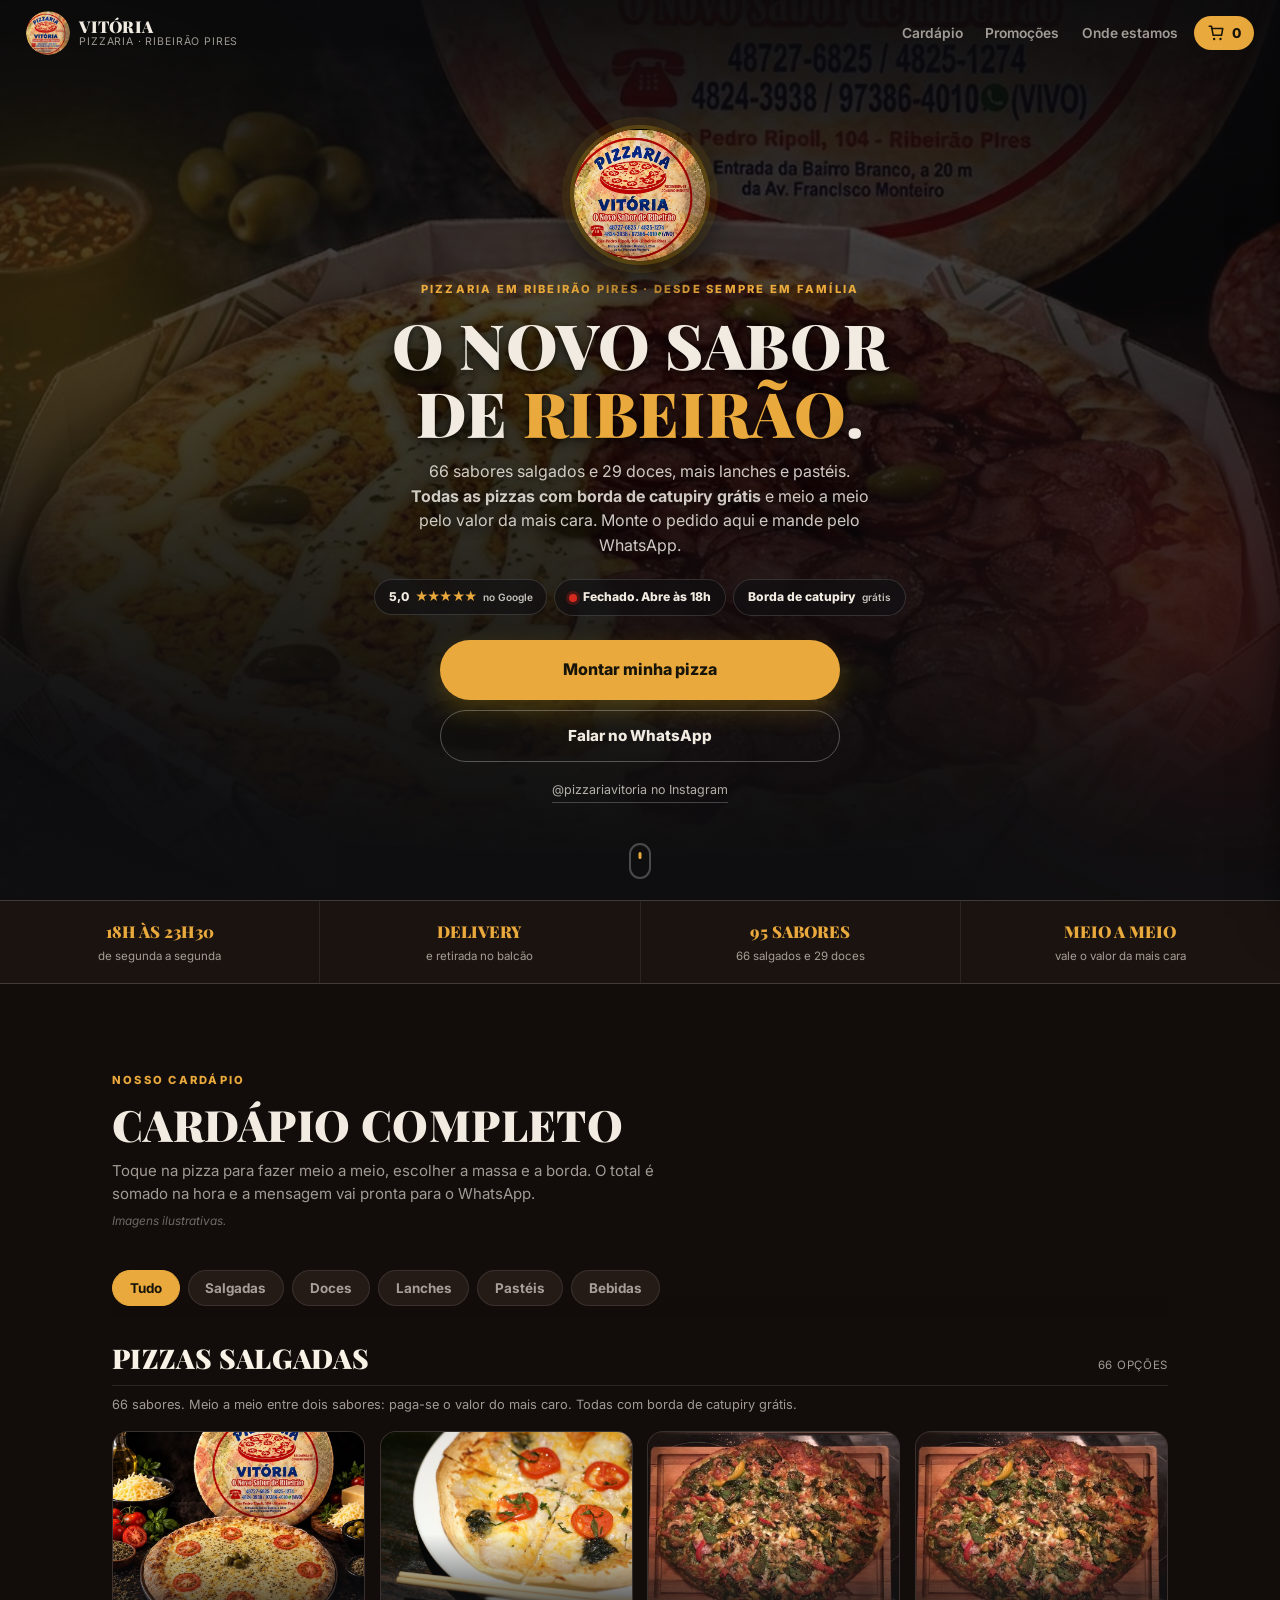
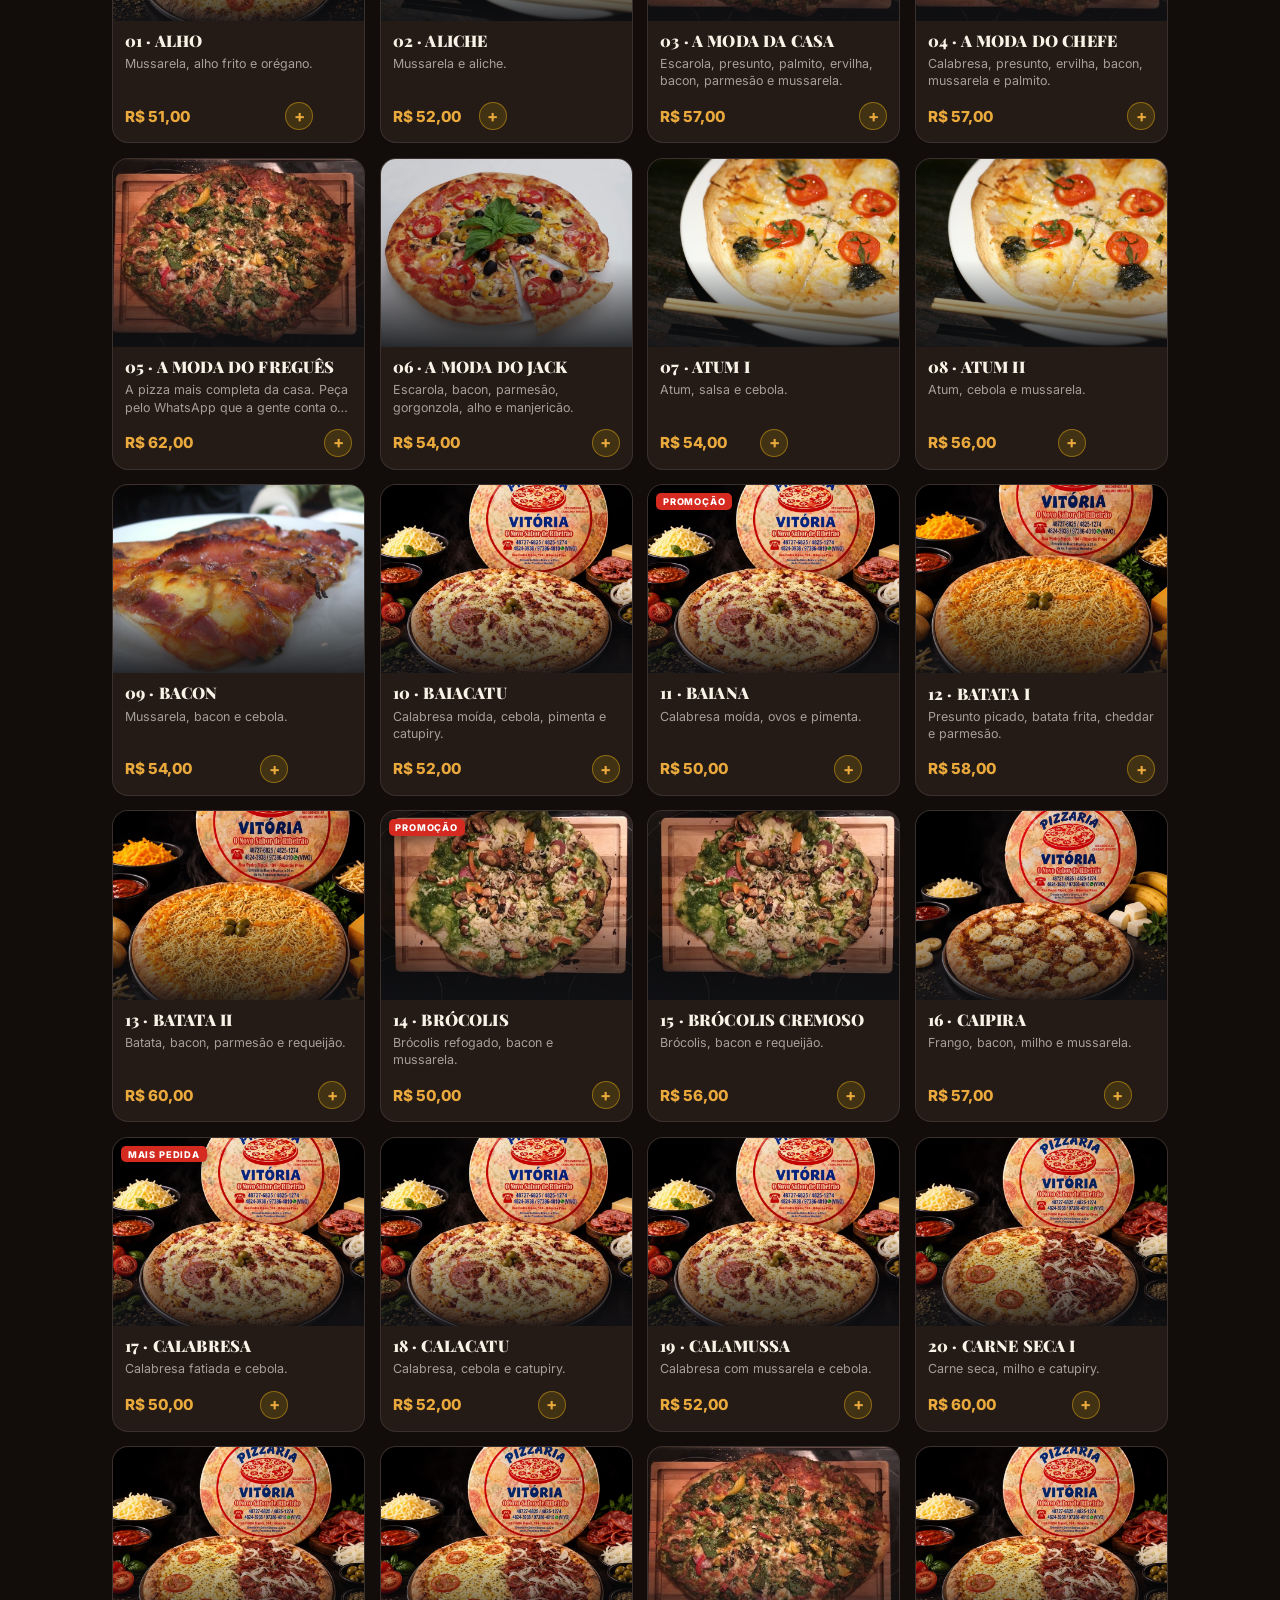
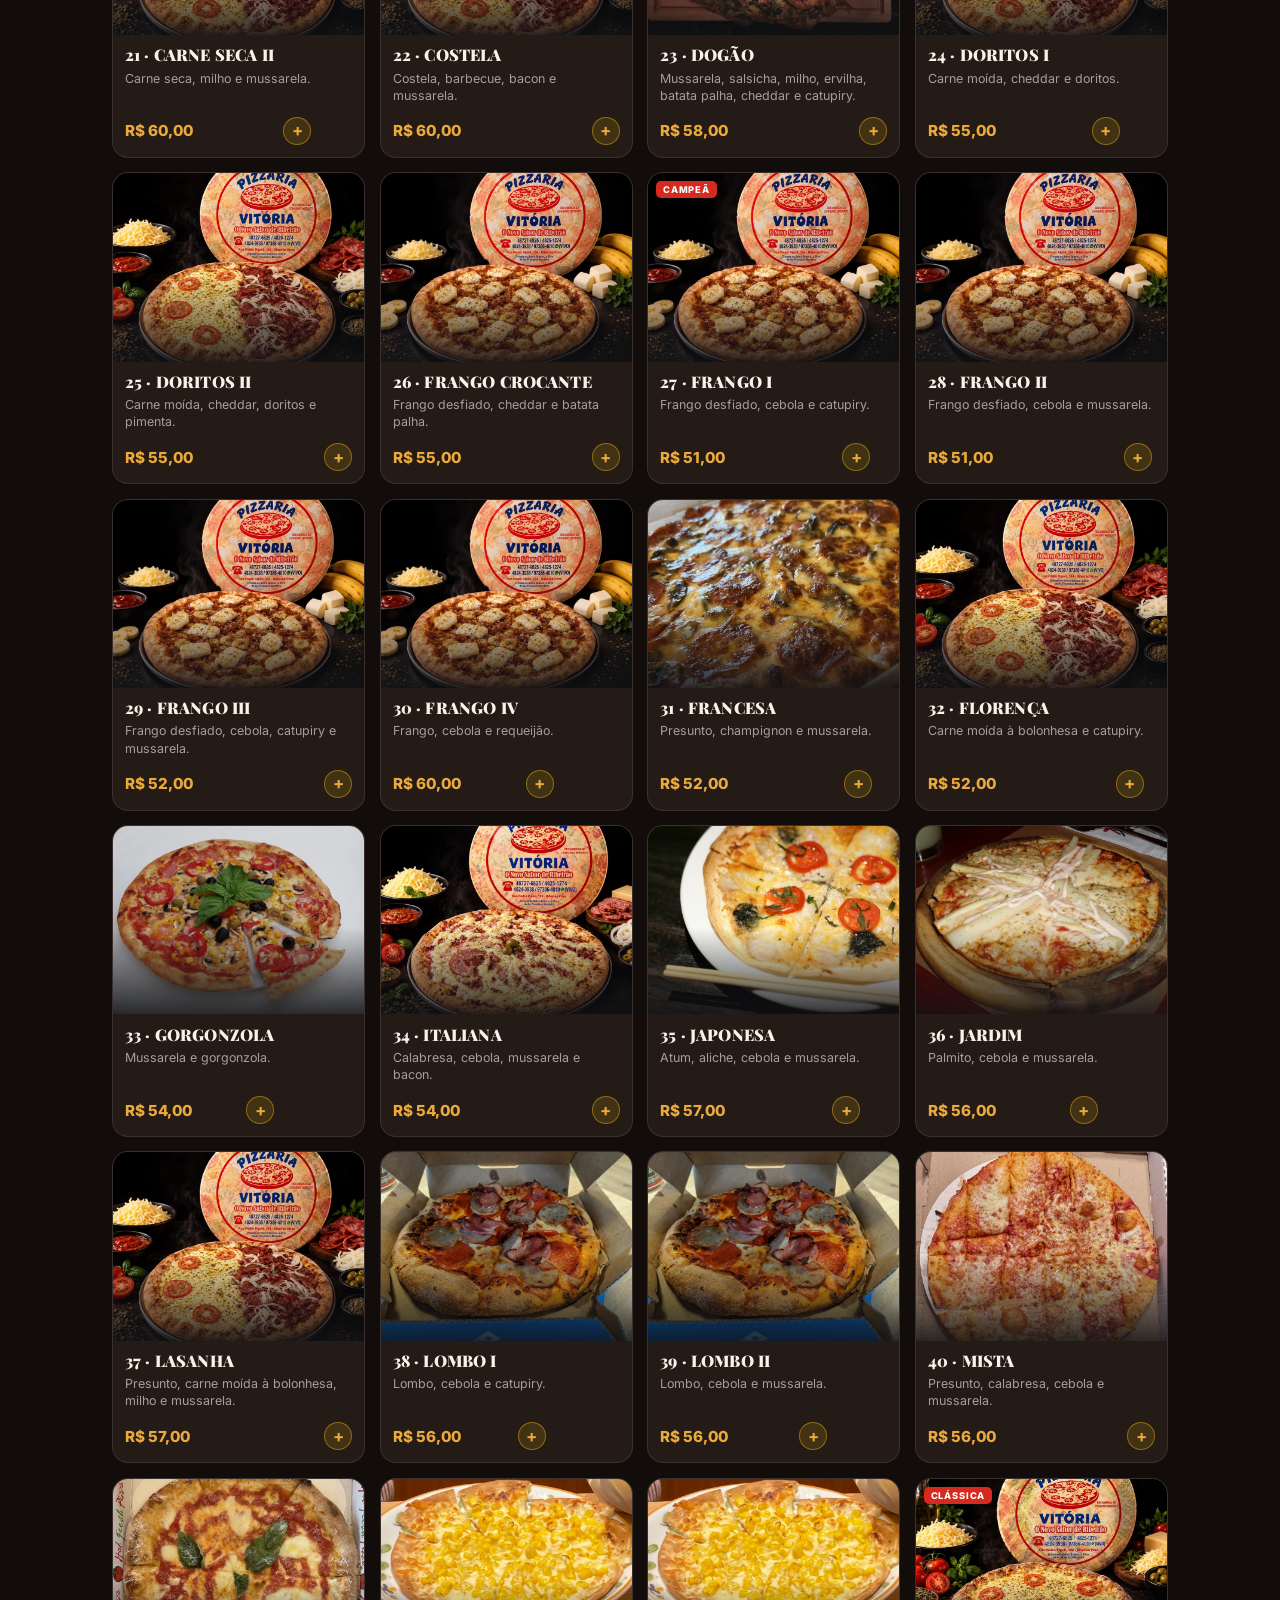
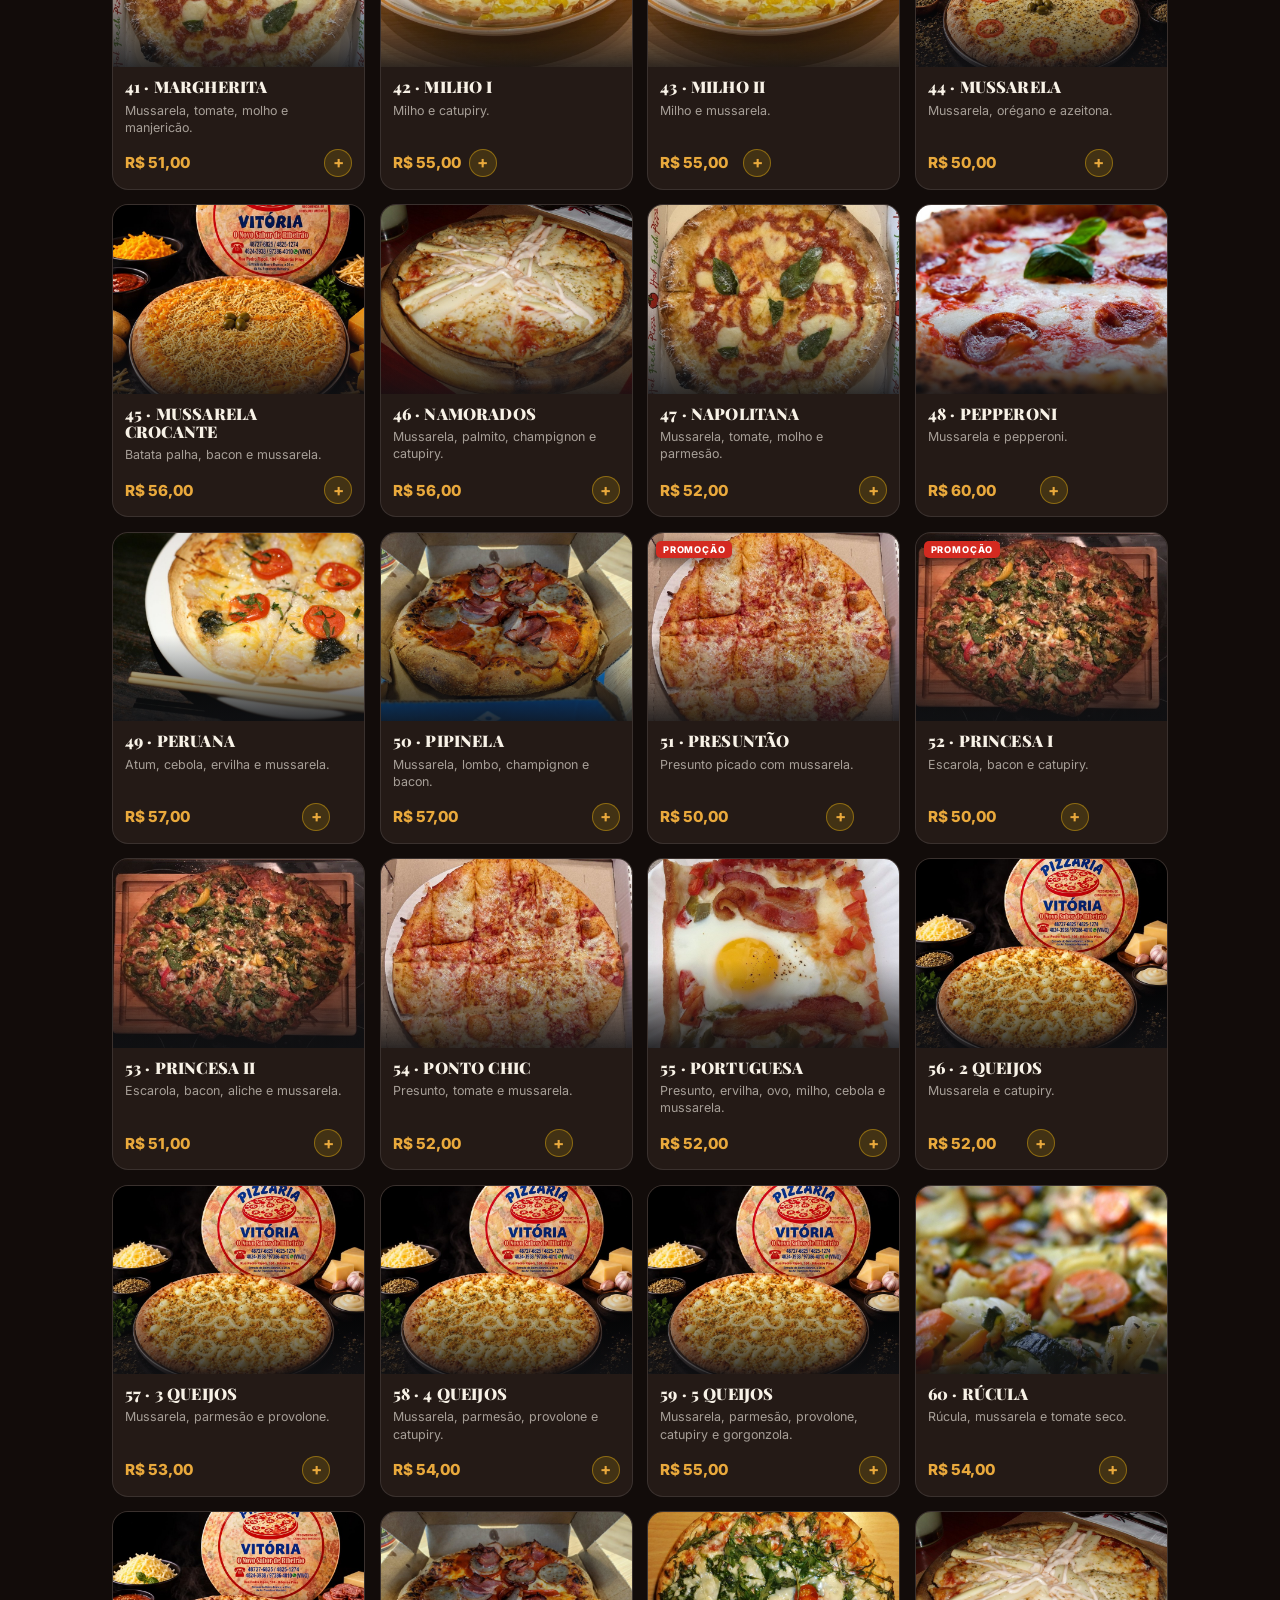
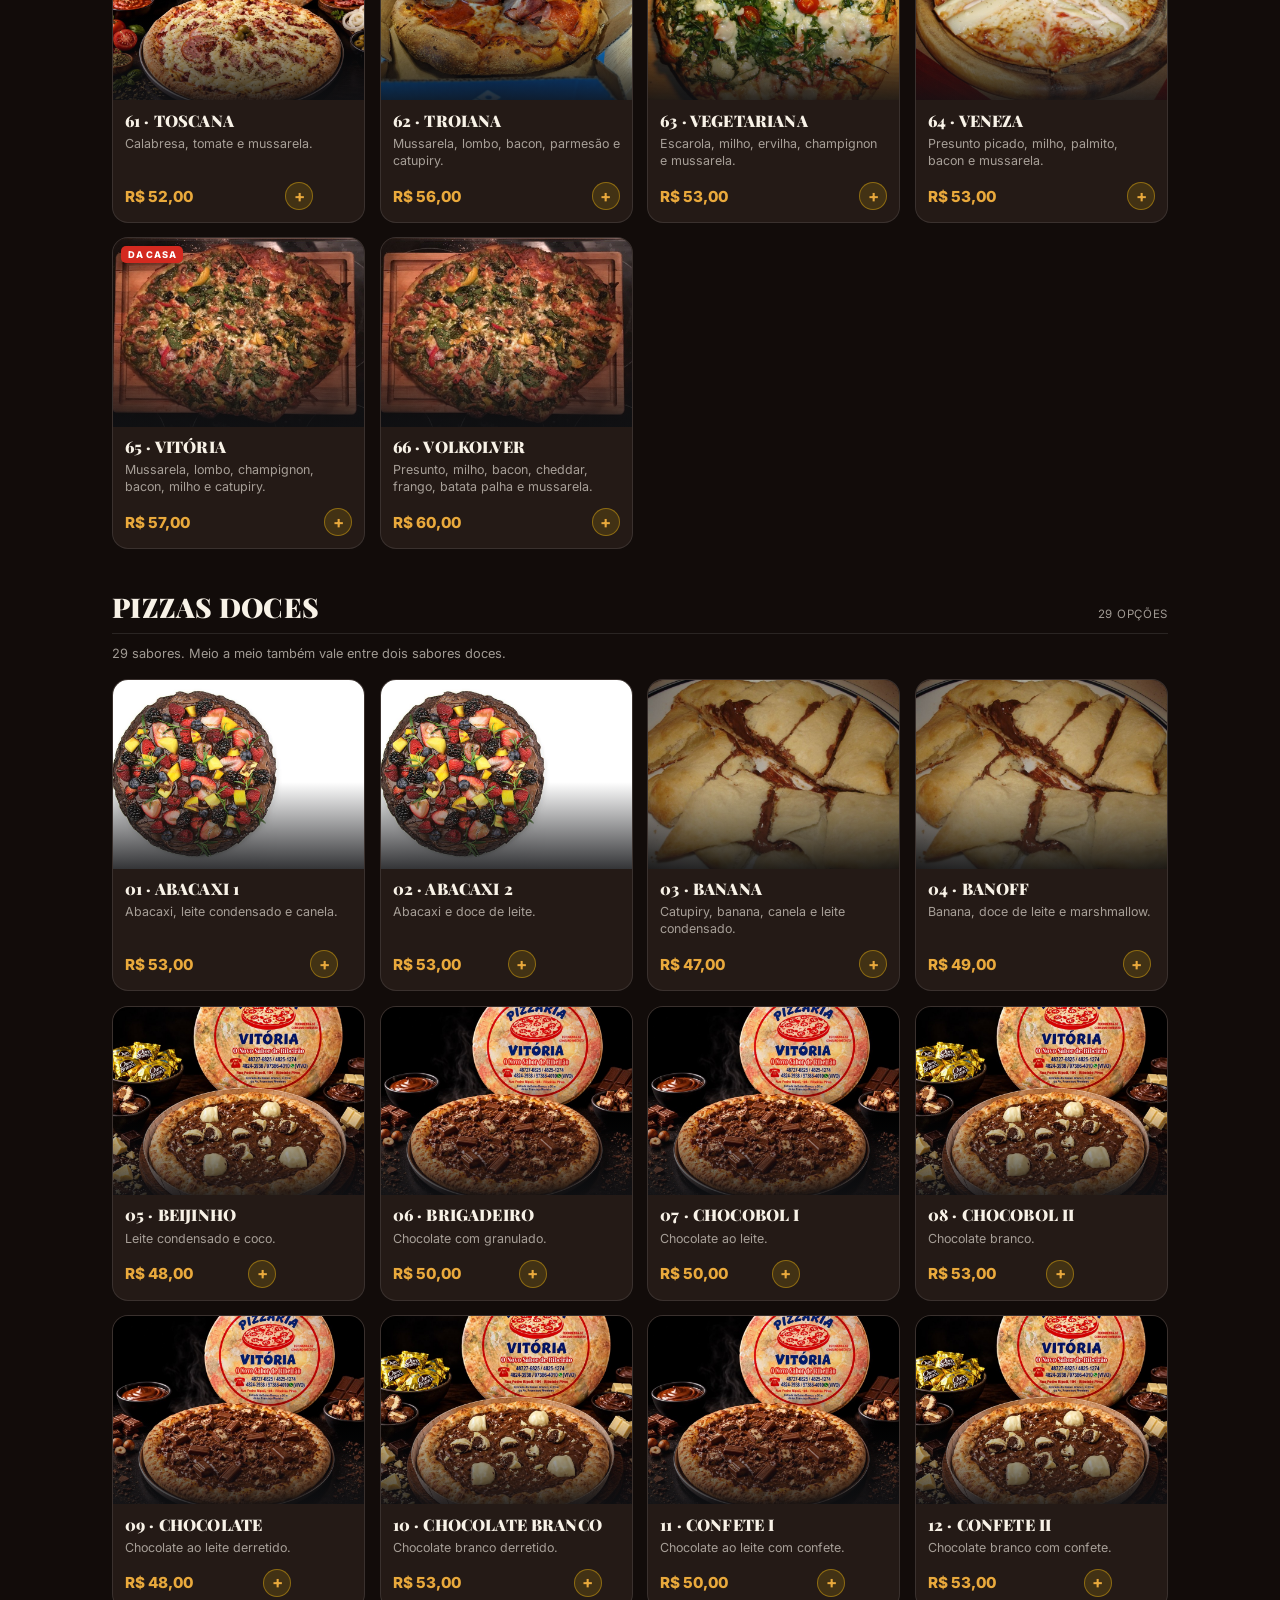
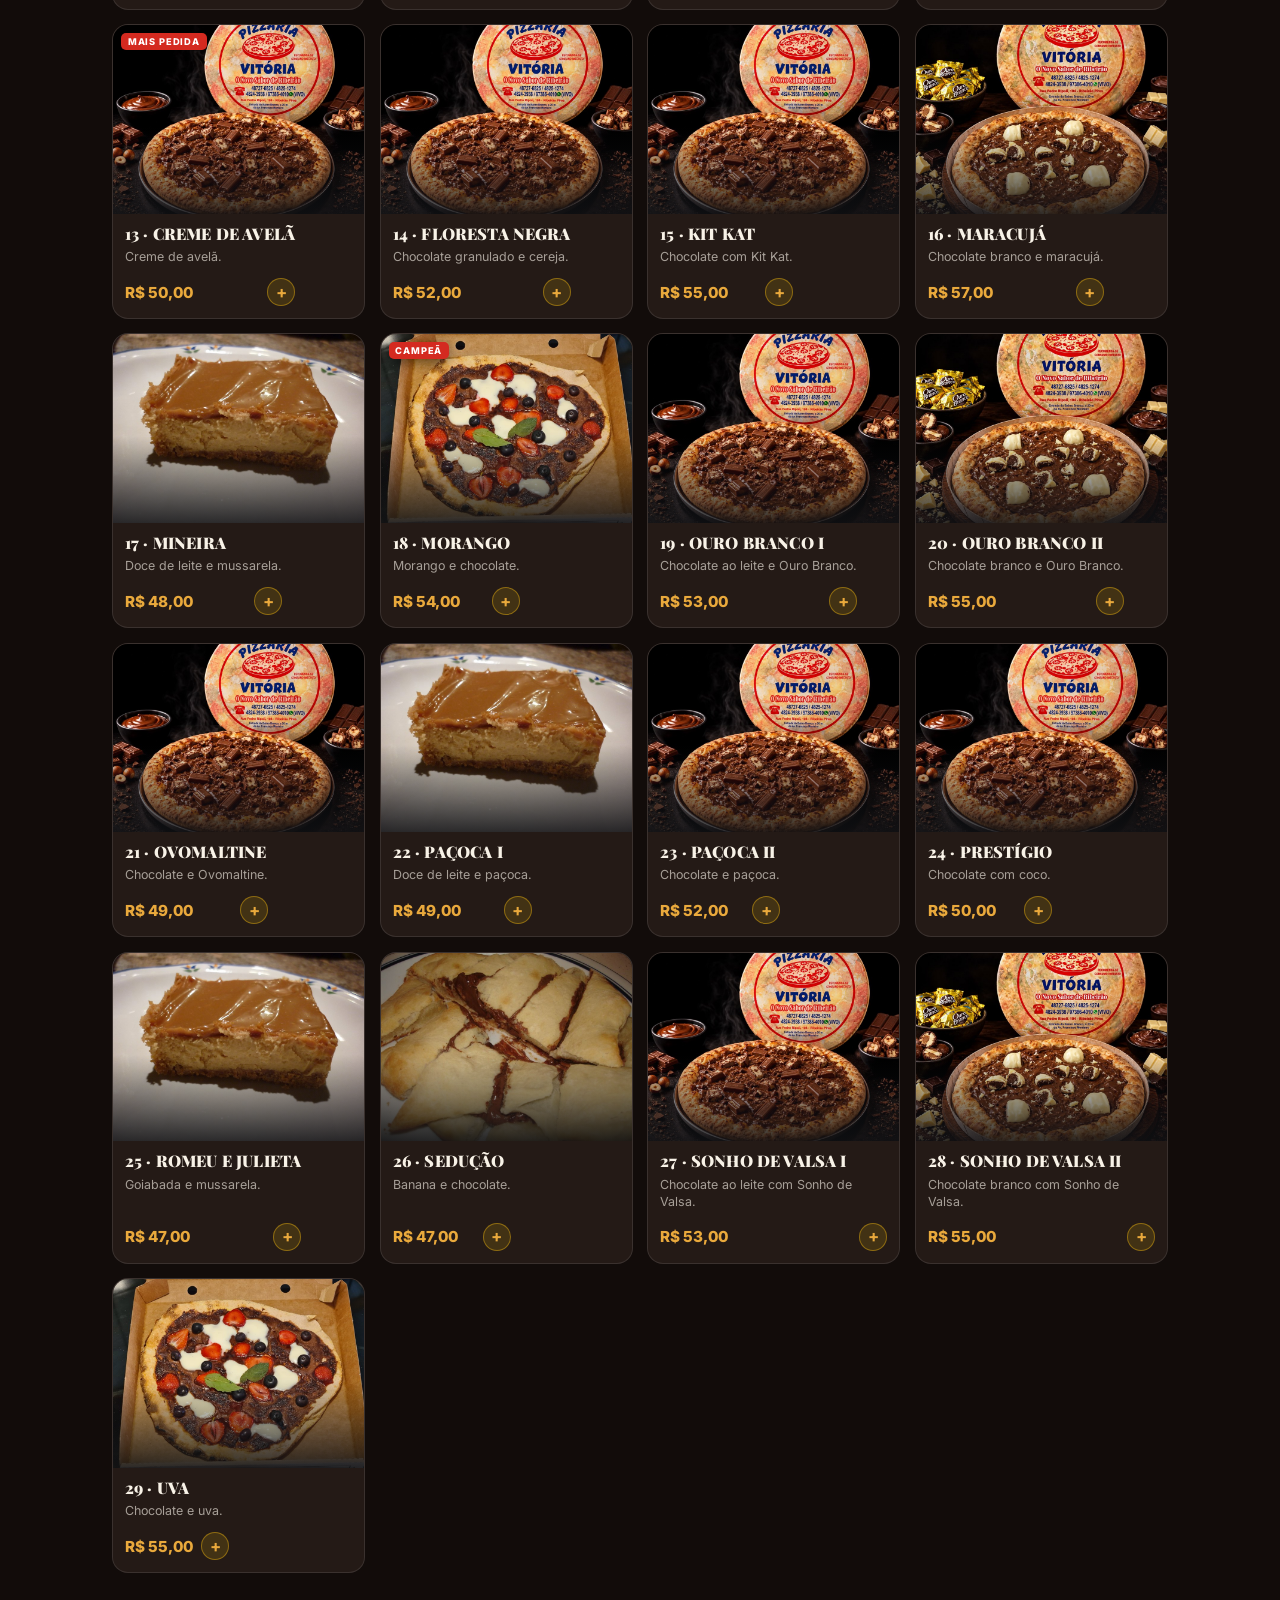
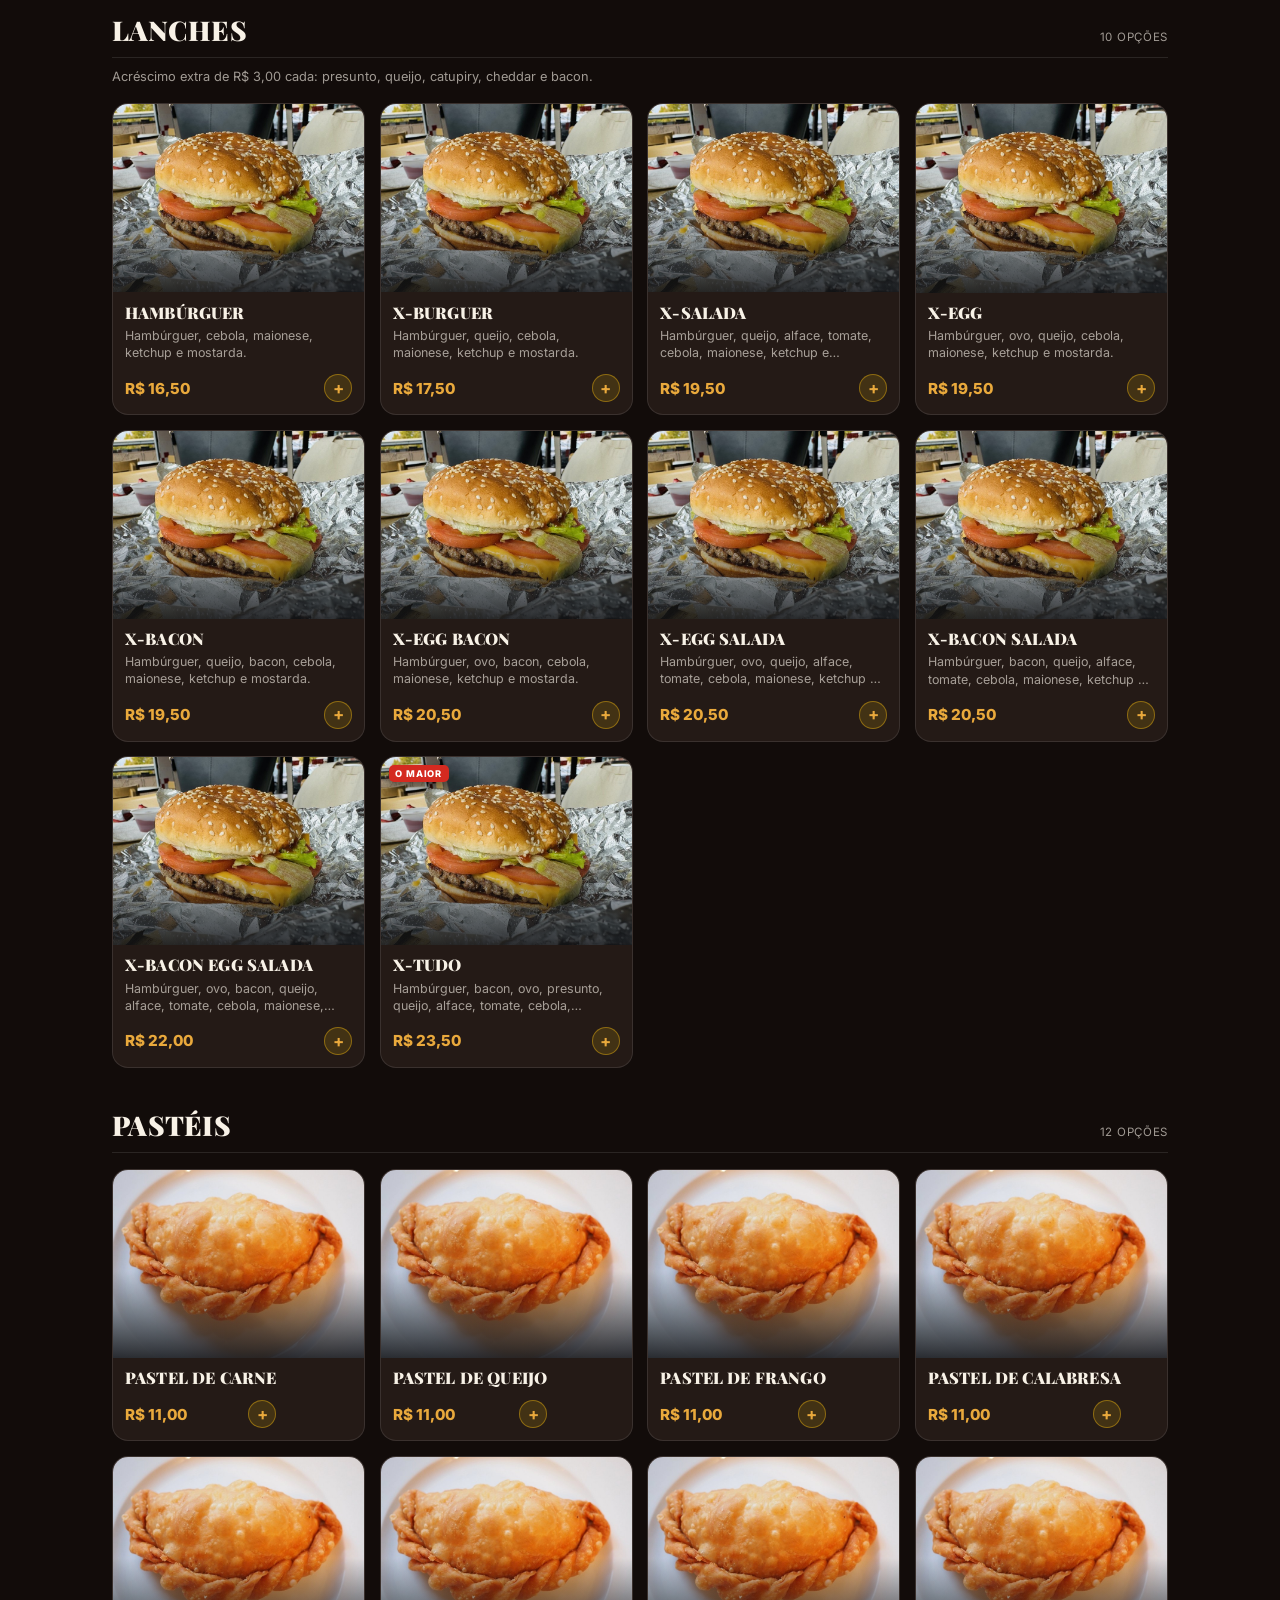
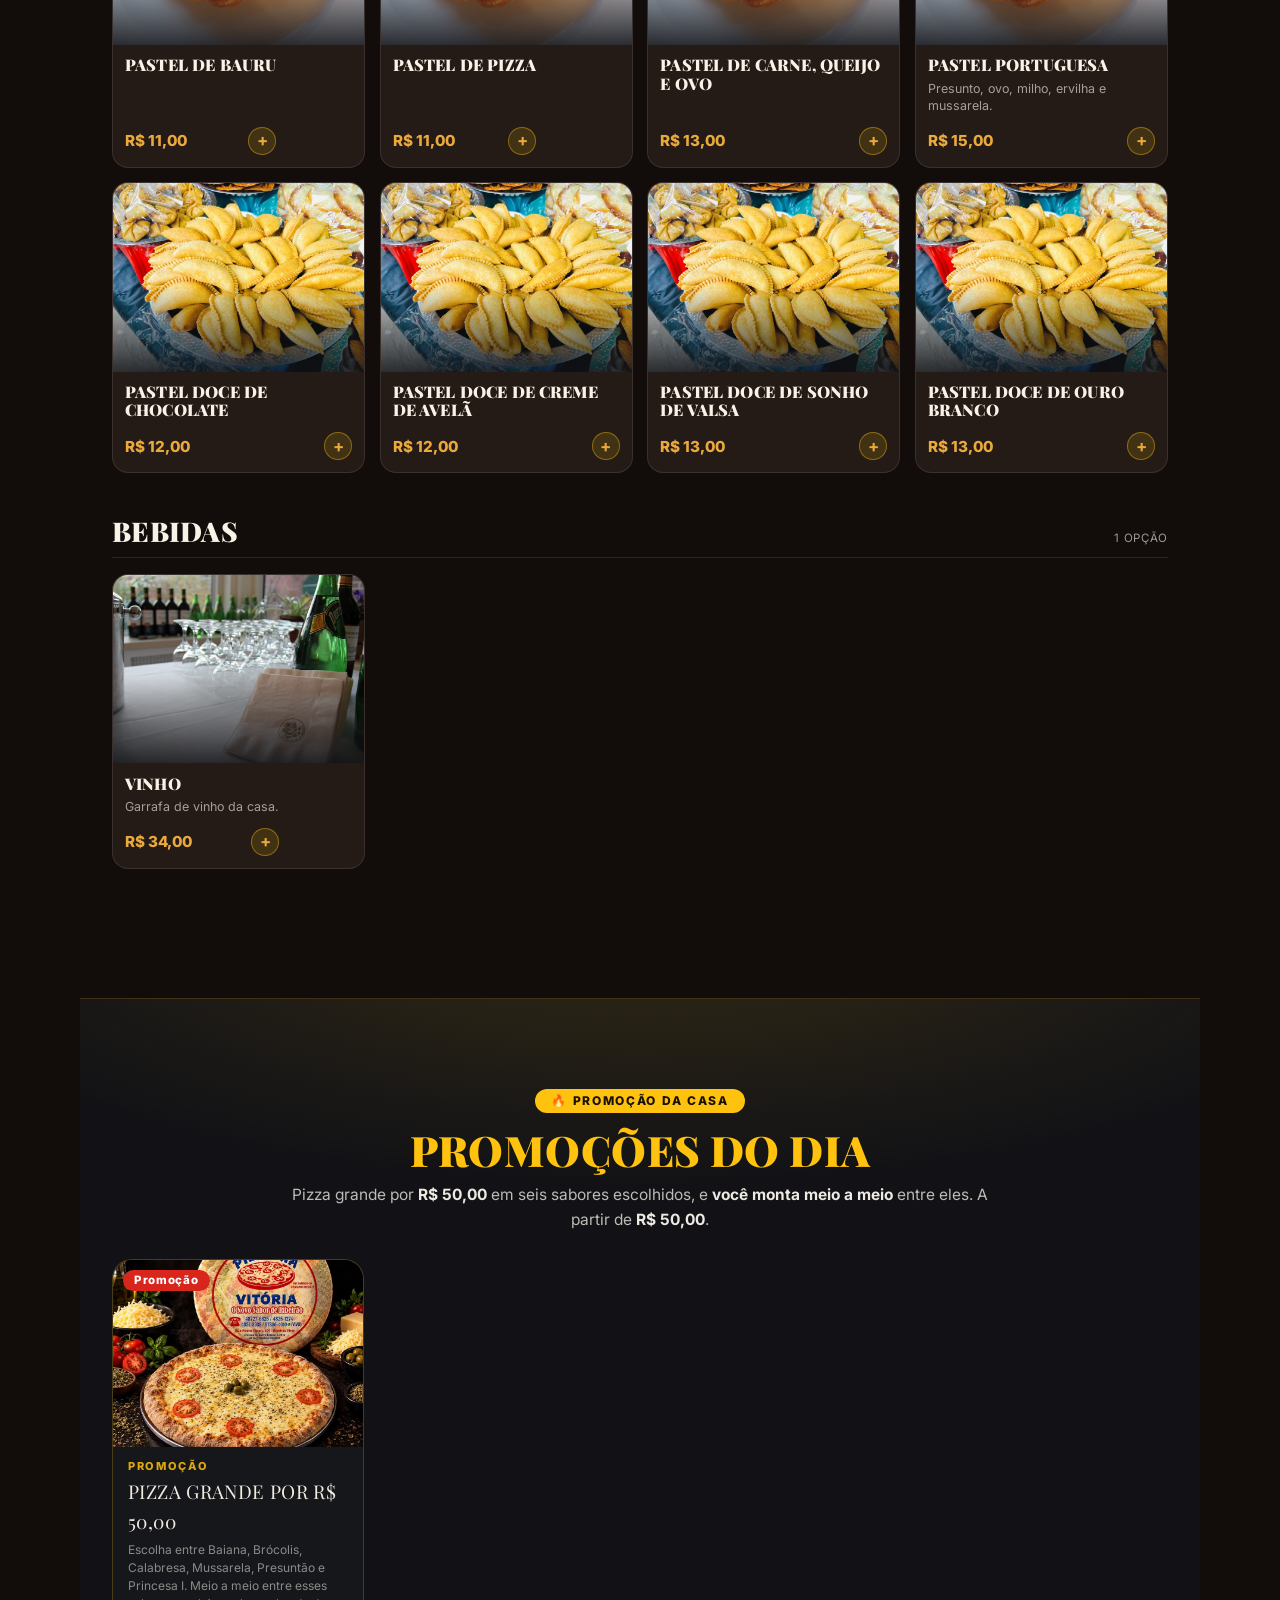
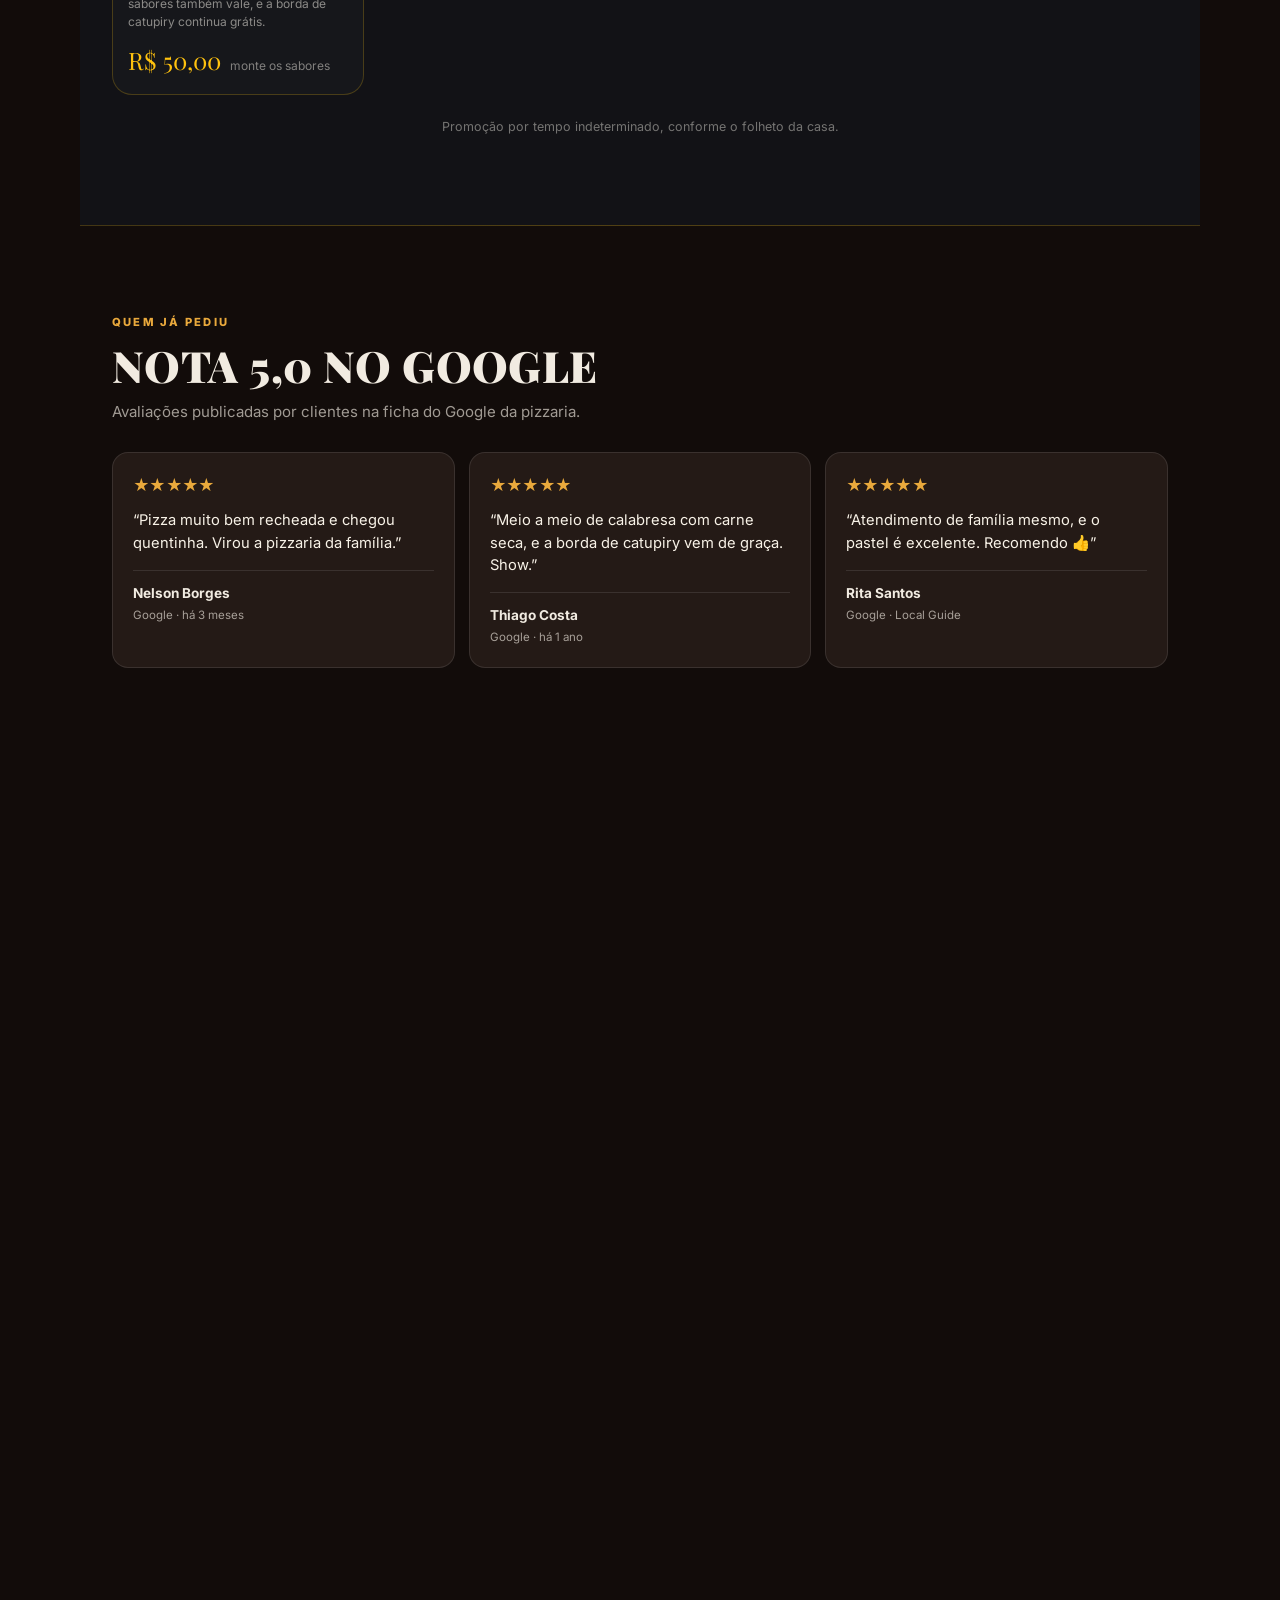
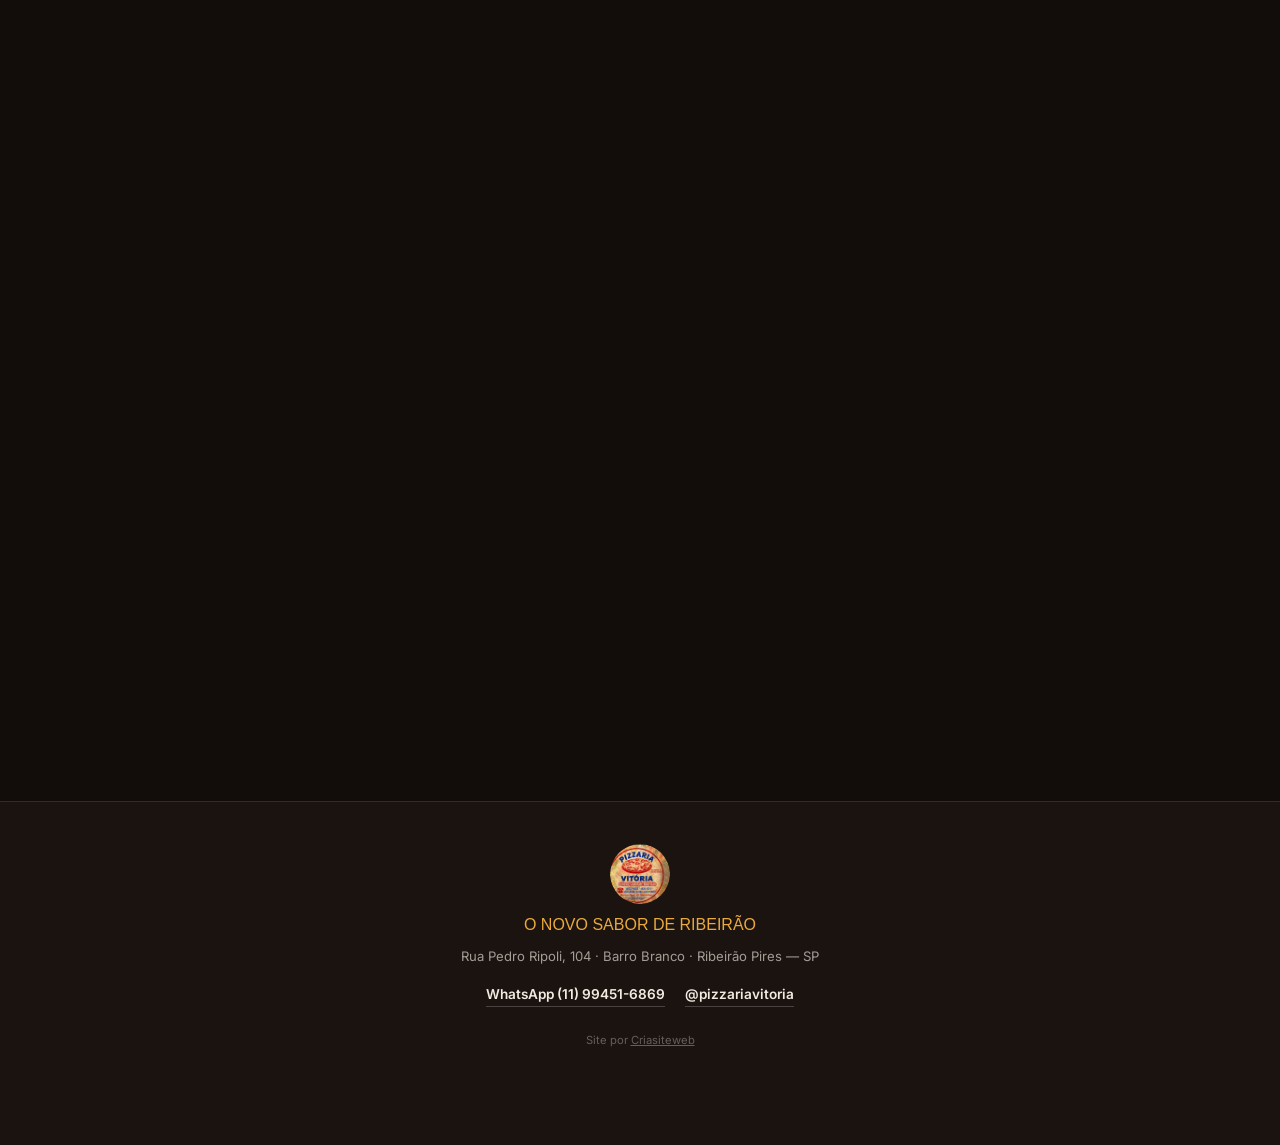
==== index.html @ 23166c2e "Site da Pizzaria Vitoria - primeira versao" ====
<!doctype html>
<html lang="pt-BR">
<head>
<meta charset="utf-8" />
<meta name="viewport" content="width=device-width, initial-scale=1, viewport-fit=cover" />
<meta name="color-scheme" content="dark" />
<meta name="theme-color" content="#120C0A" />
<title>Pizzaria Vitória | Pizzas, lanches e pastéis em Ribeirão Pires</title>
<meta name="description" content="Pizzaria Vitória, o novo sabor de Ribeirão. 66 sabores salgados e 29 doces, todas as pizzas com borda de catupiry grátis, meio a meio pelo valor da mais cara. Delivery em Ribeirão Pires. Peça pelo WhatsApp." />
<link rel="icon" href="assets/img/favicon.png" type="image/png" />
<link rel="apple-touch-icon" href="assets/img/logo.png" />
<meta property="og:type" content="website" />
<meta property="og:title" content="Pizzaria Vitória | O novo sabor de Ribeirão" />
<meta property="og:description" content="Cardápio digital com 95 sabores, meio a meio e borda de catupiry grátis. Delivery em Ribeirão Pires." />
<meta property="og:image" content="assets/img/compartilhar.jpg" />
<link rel="preconnect" href="https://fonts.googleapis.com" />
<link rel="preconnect" href="https://fonts.gstatic.com" crossorigin />
<link href="https://fonts.googleapis.com/css2?family=Playfair+Display:wght@700;800;900&family=Inter:wght@400;500;600;700;800&display=swap" rel="stylesheet" />
<script>
(function(){ var t = Math.floor(Date.now() / 120000);
  document.write('<link rel="stylesheet" href="assets/css/estilo.css?t=' + t + '">'); })();
</script>
<noscript><link rel="stylesheet" href="assets/css/estilo.css" /></noscript>
</head>
<body>
<div class="barra-progresso" aria-hidden="true"><i></i></div>

<header class="topo" data-topo>
  <a class="marca" href="#inicio" aria-label="Pizzaria Vitória — início">
    <img src="assets/img/logo.png" alt="" width="44" height="44" />
    <span>
      <strong>Vitória</strong>
      <small>Pizzaria · Ribeirão Pires</small>
    </span>
  </a>
  <nav class="atalhos" aria-label="Seções">
    <a href="#cardapio">Cardápio</a>
    <a href="#combos">Promoções</a>
    <a href="#onde">Onde estamos</a>
  </nav>
  <button class="btn-carrinho" type="button" data-abrir-carrinho aria-label="Abrir carrinho">
    <svg viewBox="0 0 24 24" aria-hidden="true"><path d="M6 6h15l-1.6 9H8.2L6 3H3" fill="none" stroke="currentColor" stroke-width="2" stroke-linecap="round" stroke-linejoin="round"/><circle cx="9.5" cy="20" r="1.6"/><circle cx="18" cy="20" r="1.6"/></svg>
    <span data-contador>0</span>
  </button>
</header>

<main id="inicio">

  <section class="capa">
    <div class="capa-foto" aria-hidden="true">
      <img src="assets/img/fotos/capa.jpg" alt="" fetchpriority="high" width="1400" height="788" />
      <span class="capa-veu"></span>
      <span class="brilho brilho-a"></span>
      <span class="brilho brilho-b"></span>
    </div>
    <div class="capa-conteudo">
      <img class="capa-logo" src="assets/img/logo.png" alt="Pizzaria Vitória" width="130" height="130" />
      <p class="chamada">Pizzaria em Ribeirão Pires · Desde sempre em família</p>
      <h1>O novo sabor<br />de <em>Ribeirão</em>.</h1>
      <p class="sub">66 sabores salgados e 29 doces, mais lanches e pastéis. <b>Todas as pizzas com borda de catupiry grátis</b> e meio a meio pelo valor da mais cara. Monte o pedido aqui e mande pelo WhatsApp.</p>

      <div class="selos">
        <span class="selo nota"><b>5,0</b> <i aria-hidden="true">★★★★★</i> <small>no Google</small></span>
        <span class="selo" data-status-selo><i class="ponto" aria-hidden="true"></i> <b data-status-texto>Verificando…</b></span>
        <span class="selo"><b>Borda de catupiry</b> <small>grátis</small></span>
      </div>

      <div class="capa-botoes">
        <a class="botao primario grande" href="#cardapio">Montar minha pizza</a>
        <a class="botao contorno" href="https://wa.me/5511994516869?text=Ol%C3%A1%21%20Vim%20pelo%20site%20e%20quero%20fazer%20um%20pedido." target="_blank" rel="noopener">Falar no WhatsApp</a>
      </div>
      <a class="insta" href="https://www.instagram.com/" target="_blank" rel="noopener">@pizzariavitoria no Instagram</a>
    </div>
    <div class="rolar" aria-hidden="true"><span></span></div>
  </section>

  <section class="faixa" aria-label="Informações rápidas">
    <div><b>18h às 23h30</b><small>de segunda a segunda</small></div>
    <div><b>Delivery</b><small>e retirada no balcão</small></div>
    <div><b>95 sabores</b><small>66 salgados e 29 doces</small></div>
    <div><b>Meio a meio</b><small>vale o valor da mais cara</small></div>
  </section>

  <section id="cardapio" class="secao">
    <div class="titulo-secao" data-surge>
      <p class="chamada">Nosso cardápio</p>
      <h2>Cardápio completo</h2>
      <p class="apoio">Toque na pizza para fazer meio a meio, escolher a massa e a borda. O total é somado na hora e a mensagem vai pronta para o WhatsApp. <span class="ilustrativa">Imagens ilustrativas.</span></p>
    </div>

    <div class="filtros" role="tablist" aria-label="Filtrar cardápio" data-filtros></div>
    <div class="cardapio" data-cardapio></div>
  </section>

  <section id="combos" class="secao promo" data-surge>
    <div class="promo-topo">
      <p class="promo-tarja">🔥 Promoção da casa</p>
      <h2>Promoções do dia</h2>
      <p class="promo-apoio">
        Pizza grande por <b>R$ 50,00</b> em seis sabores escolhidos, e <b>você monta meio a meio</b> entre eles.
        A partir de <b data-combo-apartir>R$ 50,00</b>.
      </p>
    </div>
    <div class="promo-vitrine" data-vitrine-combos></div>
    <p class="promo-rodape">Promoção por tempo indeterminado, conforme o folheto da casa.</p>
  </section>

  <section class="secao avaliacoes" aria-labelledby="t-aval">
    <div class="titulo-secao" data-surge>
      <p class="chamada">Quem já pediu</p>
      <h2 id="t-aval">Nota 5,0 no Google</h2>
      <p class="apoio">Avaliações publicadas por clientes na ficha do Google da pizzaria.</p>
    </div>
    <div class="cartoes-aval">
      <article data-surge>
        <i aria-hidden="true">★★★★★</i>
        <p>“Pizza muito bem recheada e chegou quentinha. Virou a pizzaria da família.”</p>
        <footer><b>Nelson Borges</b><small>Google · há 3 meses</small></footer>
      </article>
      <article data-surge>
        <i aria-hidden="true">★★★★★</i>
        <p>“Meio a meio de calabresa com carne seca, e a borda de catupiry vem de graça. Show.”</p>
        <footer><b>Thiago Costa</b><small>Google · há 1 ano</small></footer>
      </article>
      <article data-surge>
        <i aria-hidden="true">★★★★★</i>
        <p>“Atendimento de família mesmo, e o pastel é excelente. Recomendo 👍”</p>
        <footer><b>Rita Santos</b><small>Google · Local Guide</small></footer>
      </article>
    </div>
  </section>

  <section class="secao fidelidade" aria-labelledby="t-fid" data-surge>
    <div class="fid-caixa">
      <p class="chamada">Programa de fidelidade</p>
      <h2 id="t-fid">Seu cartão de selos</h2>
      <p class="apoio">A cada pedido feito aqui pelo site você ganha um selo. Completou o cartão, a pizza é por nossa conta.</p>
      <div class="selos-linha" data-selos aria-hidden="true"></div>
      <p class="fid-conta" data-fid-conta>Faça seu primeiro pedido e comece a juntar selos.</p>
      <p class="fid-regra">Válido para pedidos feitos pelo site. O cartão fica guardado neste aparelho e é conferido pela loja.</p>
    </div>
  </section>

  <section id="onde" class="secao onde">
    <div class="onde-texto" data-surge>
      <p class="chamada">Onde estamos</p>
      <h2>Barro Branco, Ribeirão Pires</h2>
      <p class="endereco">Rua Pedro Ripoli, 104<br />Barro Branco · Ribeirão Pires — SP<br />Entrada do Barro Branco, a 20 m da Av. Francisco Monteiro</p>
      <ul class="dados">
        <li><b>WhatsApp</b><span>(11) 99451-6869</span></li>
        <li><b>Horário</b><span>18:00 às 23:30 <em>de segunda a segunda</em></span></li>
        <li><b>Entrega</b><span>Ribeirão Pires e região · taxa pelo bairro</span></li>
      </ul>
      <div class="onde-botoes">
        <a class="botao primario" href="https://wa.me/5511994516869?text=Ol%C3%A1%21%20Vim%20pelo%20site%20da%20Pizzaria%20Vit%C3%B3ria%20e%20quero%20fazer%20um%20pedido." target="_blank" rel="noopener">Chamar no WhatsApp</a>
        <div class="ir-ate">
          <span class="ir-ate-rot">Como chegar</span>
          <div class="ir-ate-botoes">
            <a class="botao contorno rota" href="https://www.google.com/maps/dir/?api=1&destination=Rua%20Pedro%20Ripoli%2C%20104%20-%20Ribeir%C3%A3o%20Pires%20-%20SP" target="_blank" rel="noopener">
              <span aria-hidden="true">🗺️</span> Google Maps
            </a>
            <a class="botao contorno rota" href="https://www.waze.com/ul?q=Rua%20Pedro%20Ripoli%2C%20104%20-%20Ribeir%C3%A3o%20Pires%20-%20SP&navigate=yes" target="_blank" rel="noopener">
              <span aria-hidden="true">🚗</span> Waze
            </a>
          </div>
        </div>
      </div>
    </div>
    <div class="onde-mapa" data-surge>
      <iframe title="Mapa da Pizzaria Vitória" loading="lazy" referrerpolicy="no-referrer-when-downgrade"
        src="https://www.google.com/maps?q=Rua%20Pedro%20Ripoli%2C%20104%20-%20Ribeir%C3%A3o%20Pires%20-%20SP&output=embed"></iframe>
    </div>
  </section>

  <section class="secao chamada-final" data-surge>
    <img src="assets/img/logo.png" alt="" width="84" height="84" />
    <h2>Deu vontade de pizza?</h2>
    <p>Monte a sua no cardápio e mande pra gente. A confirmação vem no seu WhatsApp na hora.</p>
    <button class="botao primario grande" type="button" data-abrir-carrinho>Finalizar meu pedido</button>
  </section>
</main>

<footer class="rodape">
  <img src="assets/img/logo.png" alt="Pizzaria Vitória" width="60" height="60" />
  <p class="slogan">O novo sabor de Ribeirão</p>
  <p class="end">Rua Pedro Ripoli, 104 · Barro Branco · Ribeirão Pires — SP</p>
  <div class="rodape-links">
    <a href="https://wa.me/5511994516869" target="_blank" rel="noopener">WhatsApp (11) 99451-6869</a>
    <a href="https://www.instagram.com/" target="_blank" rel="noopener">@pizzariavitoria</a>
  </div>
  <small>Site por <a href="https://criasiteweb.github.io" target="_blank" rel="noopener">Criasiteweb</a></small>
</footer>

<button class="flutuante" type="button" data-abrir-carrinho hidden data-flutuante>
  <span class="fl-esq">
    <svg viewBox="0 0 24 24" aria-hidden="true"><path d="M6 6h15l-1.6 9H8.2L6 3H3" fill="none" stroke="currentColor" stroke-width="2" stroke-linecap="round" stroke-linejoin="round"/><circle cx="9.5" cy="20" r="1.6"/><circle cx="18" cy="20" r="1.6"/></svg>
    <b data-contador>0</b> itens
  </span>
  <b data-total-flutuante>R$ 0,00</b>
</button>

<div class="veu" data-veu hidden></div>

<aside class="carrinho" data-carrinho aria-label="Seu pedido" aria-hidden="true">
  <div class="carrinho-topo">
    <div>
      <p class="chamada">Seu pedido</p>
      <h2>Carrinho</h2>
    </div>
    <button class="fechar" type="button" data-fechar-carrinho aria-label="Fechar carrinho">×</button>
  </div>
  <form class="checkout" data-checkout novalidate>
    <div class="carrinho-corpo">
      <div class="carrinho-itens" data-itens></div>
      <div class="checkout-campos">
        <label>Seu nome
          <input name="nome" type="text" placeholder="Como te chamamos?" autocomplete="name" />
        </label>
        <label>Seu WhatsApp
          <input name="fone" type="tel" inputmode="numeric" placeholder="(11) 99999-9999" autocomplete="tel" />
        </label>
        <fieldset class="opcoes">
          <legend>Como você quer receber?</legend>
          <label class="radio"><input type="radio" name="tipo" value="Entrega" checked /><span>🛵 Entrega</span></label>
          <label class="radio"><input type="radio" name="tipo" value="Retirada no balcão" /><span>🏠 Retirada</span></label>
          <label class="radio"><input type="radio" name="tipo" value="No restaurante" /><span>🍽️ No restaurante</span></label>
        </fieldset>
        <div class="caixa-mesa" data-caixa-mesa hidden>
          <b>Comer aqui no restaurante</b>
          <span>É só chegar e falar o seu nome no balcão — o pedido sai para você.</span>
        </div>
        <div class="caixa-retirada" data-caixa-retirada hidden>
          <b>Retirar no balcão</b>
          <span>R. Eunice Cerqueira Innocencio, 245<br />Jd. Quaresmeira · Suzano — SP</span>
          <span class="ir-ate-botoes compacto">
            <a href="https://www.google.com/maps/dir/?api=1&destination=Rua%20Pedro%20Ripoli%2C%20104%20-%20Ribeir%C3%A3o%20Pires%20-%20SP" target="_blank" rel="noopener">🗺️ Google Maps</a>
            <a href="https://www.waze.com/ul?q=Rua%20Pedro%20Ripoli%2C%20104%20-%20Ribeir%C3%A3o%20Pires%20-%20SP&navigate=yes" target="_blank" rel="noopener">🚗 Waze</a>
          </span>
        </div>
        <div data-campos-entrega>
          <label>CEP
            <input name="cep" type="text" inputmode="numeric" placeholder="00000-000" autocomplete="postal-code" maxlength="9" />
          </label>
          <p class="busca-bairro" data-busca-cep hidden></p>
          <label>Cidade
            <select name="cidade" data-cidade></select>
          </label>
          <div class="dupla dupla-rua">
            <label>Rua
              <input name="endereco" type="text" placeholder="Nome da rua" autocomplete="street-address" />
            </label>
            <label>Número
              <input name="numero" type="text" inputmode="numeric" placeholder="123" autocomplete="off" />
            </label>
          </div>
          <p class="busca-bairro" data-busca-bairro hidden></p>
          <label>Bairro
            <select name="bairro" data-bairro></select>
          </label>
          <label data-campo-outro hidden>Qual é o seu bairro?
            <input name="bairroOutro" type="text" placeholder="Digite o nome do bairro" />
          </label>
          <label>Complemento
            <input name="complemento" type="text" placeholder="Apto, bloco, ponto de referência (opcional)" />
          </label>
          <p class="aviso-entrega" data-aviso-entrega hidden></p>
        </div>
        <label>Forma de pagamento
          <select name="pagamento">
            <option>Pix</option>
            <option>Dinheiro</option>
            <option>Cartão na entrega</option>
          </select>
        </label>
        <label data-campo-troco hidden>Troco para quanto?
          <input name="troco" type="text" inputmode="decimal" placeholder="Ex: R$ 100,00 — ou deixe vazio se não precisa" />
        </label>
        <label>Observações
          <input name="obs" type="text" placeholder="Ex: sem cebola, ponto da carne, tocar o interfone..." />
        </label>
      </div>
    </div>
    <div class="carrinho-rodape">
      <div class="cupom">
        <div class="cupom-linha">
          <input type="text" data-campo-cupom placeholder="Tem um cupom? Digite aqui" autocomplete="off" aria-label="Cupom de desconto" />
          <button type="button" class="botao contorno" data-aplicar-cupom>Aplicar</button>
        </div>
        <p class="cupom-aviso" data-cupom-aviso hidden role="status"></p>
      </div>
      <div class="linha-total"><span>Subtotal</span><b data-subtotal>R$ 0,00</b></div>
      <div class="linha-total linha-taxa" data-linha-taxa hidden><span>Taxa de entrega</span><b data-taxa-valor>—</b></div>
      <div class="linha-total linha-desconto" data-linha-desconto hidden><span data-desconto-rot>Desconto</span><b data-desconto-valor>—</b></div>
      <div class="linha-total linha-geral" data-linha-geral hidden><span>Total</span><b data-total-geral>R$ 0,00</b></div>
      <p class="aviso-taxa" data-pendente>taxa de entrega a confirmar com a loja</p>
      <p class="tempo-preparo" data-preparo hidden></p>
      <button class="botao primario grande" type="submit" data-enviar>Enviar pedido no WhatsApp</button>
      <p class="status" data-status role="status" aria-live="polite"></p>
    </div>
  </form>
</aside>

<div class="modal" data-modal hidden role="dialog" aria-modal="true" aria-labelledby="modal-titulo">
  <div class="modal-caixa">
    <button class="fechar" type="button" data-fechar-modal aria-label="Fechar">×</button>
    <img class="modal-foto" data-modal-foto src="" alt="" width="560" height="420" />
    <p class="chamada" data-modal-cat></p>
    <h3 id="modal-titulo" data-modal-nome></h3>
    <p class="modal-desc" data-modal-desc></p>
    <div data-modal-extras></div>
    <label class="modal-obs">Observação para este item
      <input type="text" data-modal-obs placeholder="Ex: sem cebola, bem assada, cortar em 8..." />
    </label>
    <div class="modal-rodape">
      <div class="qtd" role="group" aria-label="Quantidade">
        <button type="button" data-qtd="-1" aria-label="Menos um">−</button>
        <b data-modal-qtd>1</b>
        <button type="button" data-qtd="1" aria-label="Mais um">+</button>
      </div>
      <button class="botao primario" type="button" data-modal-add>Adicionar · <b data-modal-total>R$ 0,00</b></button>
    </div>
  </div>
</div>

<script>
(function(){ var t = Math.floor(Date.now() / 120000);
  document.write('<script src="assets/js/cardapio.js?t=' + t + '"><\/script>');
  document.write('<script src="assets/js/app.js?t=' + t + '"><\/script>'); })();
</script>
<script type="module" src="assets/js/envio.js?v=21"></script>
</body>
</html>
---- assets/css/estilo.css ----
:root{
  /* Paleta da pizzaria: preto morno de forno, dourado de massa assada
     e vermelho de molho. Trocar aqui muda o site inteiro. */
  --preto:#120C0A;
  --carvao:#1B1310;
  --giz:#241A16;
  --giz-claro:#2F221C;
  --linha:rgba(255,255,255,.10);
  --amarelo:#E9A93C;
  --amarelo-forte:#F6C874;
  --vermelho:#D42A20;
  --laranja:#DC5A1E;
  --creme:#F8F2E7;
  --texto:#F1EBE1;
  --texto-suave:rgba(241,235,225,.64);
  --raio:16px;
  --raio-g:24px;
  --sombra:0 18px 44px rgba(0,0,0,.5);
  --max:1120px;
}
*{box-sizing:border-box}
[hidden]{display:none !important}
html{scroll-behavior:smooth;-webkit-text-size-adjust:100%}
body{
  margin:0;background:var(--preto);color:var(--texto);
  font-family:"Inter",system-ui,-apple-system,Segoe UI,Roboto,sans-serif;
  font-size:16px;line-height:1.55;overflow-x:hidden;
  -webkit-font-smoothing:antialiased;
}
body.travado{overflow:hidden}
img{max-width:100%;display:block}
h1,h2,h3{font-family:"Playfair Display",Georgia,serif;font-weight:900;letter-spacing:.01em;line-height:1.08;text-transform:uppercase;margin:0;padding-top:.06em}
h1{font-size:clamp(2.1rem,8.6vw,3.9rem)}
h2{font-size:clamp(1.65rem,6.4vw,2.7rem)}
h3{font-size:1.15rem}
p{margin:0}
a{color:inherit}
em{font-style:normal;color:var(--amarelo)}
:focus-visible{outline:2px solid var(--amarelo);outline-offset:3px;border-radius:6px}

.chamada{
  font-size:.7rem;letter-spacing:.2em;text-transform:uppercase;font-weight:800;
  color:var(--amarelo);margin-bottom:.55rem;
}
[data-pendente]{
  display:inline-block;font-size:.66rem;letter-spacing:.06em;text-transform:uppercase;
  color:#FFD34D;background:rgba(255,194,14,.1);border:1px dashed rgba(255,194,14,.5);
  border-radius:999px;padding:.12rem .5rem;font-weight:700;font-style:normal;
}

/* ---------- botões ---------- */
.botao{
  display:inline-flex;align-items:center;justify-content:center;gap:.5rem;
  font-weight:800;font-size:.95rem;border-radius:999px;padding:.85rem 1.5rem;
  border:1.5px solid transparent;cursor:pointer;text-decoration:none;
  transition:transform .16s ease,box-shadow .16s ease,background .16s ease,color .16s ease;
  font-family:inherit;
}
.botao.primario{background:var(--amarelo);color:#17140A;box-shadow:0 10px 26px rgba(255,194,14,.22)}
.botao.primario:hover{background:var(--amarelo-forte);transform:translateY(-2px)}
.botao.contorno{background:transparent;color:var(--texto);border-color:rgba(255,255,255,.28)}
.botao.contorno:hover{border-color:var(--amarelo);color:var(--amarelo)}
.botao.grande{width:100%;padding:1.05rem 1.5rem;font-size:1rem}

/* ---------- barra de progresso ---------- */
.barra-progresso{position:fixed;inset:0 0 auto 0;height:3px;z-index:60;pointer-events:none}
.barra-progresso i{display:block;height:100%;width:0;background:linear-gradient(90deg,var(--amarelo),var(--laranja))}

/* ---------- topo ---------- */
.topo{
  position:fixed;top:0;left:0;right:0;z-index:50;
  display:flex;align-items:center;gap:1rem;
  padding:.7rem clamp(.9rem,3vw,1.6rem);
  background:rgba(14,14,16,0);backdrop-filter:blur(0);
  border-bottom:1px solid transparent;transition:background .3s,border-color .3s,backdrop-filter .3s;
}
.topo[data-fixo="true"]{background:rgba(14,14,16,.9);backdrop-filter:blur(14px);border-bottom-color:var(--linha)}
.marca{display:flex;align-items:center;gap:.6rem;text-decoration:none;margin-right:auto;min-width:0}
.marca img{width:44px;height:44px;border-radius:50%;flex:none}
.marca span{display:flex;flex-direction:column;line-height:1.1;min-width:0}
.marca strong{font-family:"Playfair Display",Georgia,serif;font-weight:900;font-size:1.02rem;text-transform:uppercase;letter-spacing:.02em}
.marca small{font-size:.66rem;color:var(--texto-suave);letter-spacing:.08em;text-transform:uppercase}
.atalhos{display:none;gap:1.4rem;font-size:.86rem;font-weight:600}
.atalhos a{text-decoration:none;color:var(--texto-suave);transition:color .2s}
.atalhos a:hover{color:var(--amarelo)}
.btn-carrinho{
  display:flex;align-items:center;gap:.4rem;flex:none;
  background:var(--amarelo);color:#17140A;border:0;border-radius:999px;
  padding:.5rem .85rem;font-weight:800;font-size:.85rem;cursor:pointer;font-family:inherit;
}
.btn-carrinho svg{width:18px;height:18px;fill:currentColor}
@media(min-width:860px){.atalhos{display:flex}}

/* ---------- capa ---------- */
.capa{position:relative;min-height:100svh;display:flex;align-items:center;justify-content:center;
  padding:6.5rem 1.15rem 4.5rem;text-align:center;overflow:hidden;isolation:isolate}
.capa-foto{position:absolute;inset:0;z-index:-1}
.capa-foto img{width:100%;height:100%;object-fit:cover;object-position:center 55%;
  transform:scale(1.06);animation:zoomLento 24s ease-in-out infinite alternate}
@keyframes zoomLento{from{transform:scale(1.06)}to{transform:scale(1.18)}}
.capa-veu{position:absolute;inset:0;background:
  linear-gradient(180deg,rgba(10,10,12,.92) 0%,rgba(10,10,12,.62) 26%,rgba(10,10,12,.78) 62%,rgba(14,14,16,.99) 100%),
  radial-gradient(70% 55% at 50% 42%,rgba(0,0,0,.15),rgba(0,0,0,.72) 100%);}
.brilho{position:absolute;border-radius:50%;filter:blur(84px);opacity:.34;mix-blend-mode:screen}
.brilho-a{width:62vw;height:62vw;max-width:520px;max-height:520px;left:-16%;top:8%;
  background:radial-gradient(circle,rgba(255,194,14,.75),transparent 68%);animation:flutua 12s ease-in-out infinite alternate}
.brilho-b{width:54vw;height:54vw;max-width:470px;max-height:470px;right:-14%;bottom:6%;
  background:radial-gradient(circle,rgba(216,38,28,.75),transparent 68%);animation:flutua 14s ease-in-out infinite alternate-reverse}
@keyframes flutua{from{transform:translate3d(0,0,0) scale(1)}to{transform:translate3d(6%,-8%,0) scale(1.14)}}
.capa-conteudo{position:relative;z-index:2;max-width:660px;display:flex;flex-direction:column;align-items:center}
.capa-logo{width:clamp(104px,28vw,132px);height:auto;border-radius:50%;
  box-shadow:0 0 0 4px rgba(255,194,14,.2),0 0 0 12px rgba(255,194,14,.07),0 22px 48px rgba(0,0,0,.75);
  margin-bottom:1.25rem;animation:entra .8s ease both}
@keyframes entra{from{opacity:0;transform:translateY(16px) scale(.94)}to{opacity:1;transform:none}}
.capa h1{margin-bottom:.8rem;text-shadow:0 6px 34px rgba(0,0,0,.85),0 2px 6px rgba(0,0,0,.6)}
.capa .sub{color:rgba(246,243,234,.82);font-size:1rem;max-width:46ch;margin:0 auto 1.35rem;
  text-shadow:0 2px 12px rgba(0,0,0,.8)}
.selos{display:flex;flex-wrap:wrap;gap:.45rem;justify-content:center;margin-bottom:1.5rem}
.selo{display:inline-flex;align-items:center;gap:.4rem;font-size:.76rem;font-weight:600;
  background:rgba(16,16,18,.62);backdrop-filter:blur(8px);border:1px solid rgba(255,255,255,.14);
  border-radius:999px;padding:.45rem .85rem;color:rgba(246,243,234,.78)}
.selo b{color:var(--texto);font-weight:800}
.selo i{color:var(--amarelo);font-style:normal;letter-spacing:-.06em;font-size:.8rem}
.selo .ponto{width:8px;height:8px;border-radius:50%;background:#9AA0A6;box-shadow:0 0 0 3px rgba(154,160,166,.18)}
.selo[data-aberto="true"] .ponto{background:#3FD070;box-shadow:0 0 0 3px rgba(63,208,112,.22)}
.selo[data-aberto="false"] .ponto{background:var(--vermelho);box-shadow:0 0 0 3px rgba(216,38,28,.25)}
.capa-botoes{display:flex;flex-wrap:wrap;gap:.6rem;justify-content:center;width:100%;max-width:400px}
.capa-botoes .botao{flex:1 1 100%}
.capa-botoes .botao.grande{width:auto}
@media(min-width:520px){.capa-botoes .botao{flex:1 1 auto}}
.insta{margin-top:1.1rem;font-size:.78rem;color:rgba(246,243,234,.7);text-decoration:none;
  border-bottom:1px solid rgba(255,255,255,.22);padding-bottom:.15rem}
.insta:hover{color:var(--amarelo);border-color:var(--amarelo)}
.rolar{position:absolute;bottom:1.3rem;left:50%;transform:translateX(-50%);z-index:2}
.rolar span{display:block;width:22px;height:36px;border:2px solid rgba(255,255,255,.25);border-radius:12px;position:relative}
.rolar span::after{content:"";position:absolute;left:50%;top:7px;width:3px;height:7px;border-radius:2px;
  background:var(--amarelo);transform:translateX(-50%);animation:desce 1.7s ease-in-out infinite}
@keyframes desce{0%{opacity:0;transform:translate(-50%,0)}35%{opacity:1}100%{opacity:0;transform:translate(-50%,12px)}}

/* ---------- faixa ---------- */
.faixa{
  display:grid;grid-template-columns:repeat(2,1fr);gap:1px;
  background:var(--linha);border-block:1px solid var(--linha);
}
.faixa div{background:var(--carvao);padding:1.1rem .9rem;text-align:center;display:flex;flex-direction:column;gap:.25rem;align-items:center}
.faixa b{font-family:"Playfair Display",Georgia,serif;font-weight:900;font-size:1.02rem;text-transform:uppercase;color:var(--amarelo)}
.faixa small{font-size:.72rem;color:var(--texto-suave)}
@media(min-width:760px){.faixa{grid-template-columns:repeat(4,1fr)}}

/* ---------- seções ---------- */
.secao{max-width:var(--max);margin:0 auto;padding:clamp(3.2rem,9vw,5.5rem) clamp(1.05rem,4vw,2rem)}
.titulo-secao{margin-bottom:1.8rem;max-width:56ch}
.titulo-secao .apoio{color:var(--texto-suave);font-size:.94rem;margin-top:.7rem}
[data-surge]{opacity:0;transform:translateY(22px);transition:opacity .6s ease,transform .6s ease}
[data-surge].visivel{opacity:1;transform:none}
@media(prefers-reduced-motion:reduce){
  [data-surge]{opacity:1;transform:none;transition:none}
  .brilho,.rolar span::after{animation:none}
  html{scroll-behavior:auto}
}

/* ---------- filtros ---------- */
.filtros{
  display:flex;gap:.5rem;overflow-x:auto;padding-bottom:.7rem;margin-bottom:1.6rem;
  scrollbar-width:none;-webkit-overflow-scrolling:touch;
  position:sticky;top:62px;z-index:30;
  background:linear-gradient(180deg,var(--preto) 62%,rgba(14,14,16,0));
  padding-top:.7rem;
}
.filtros::-webkit-scrollbar{display:none}
.filtros button{
  flex:none;border:1px solid var(--linha);background:var(--giz);color:var(--texto-suave);
  border-radius:999px;padding:.55rem 1.05rem;font-size:.84rem;font-weight:700;cursor:pointer;
  font-family:inherit;white-space:nowrap;transition:all .18s ease;
}
.filtros button:hover{color:var(--texto);border-color:rgba(255,255,255,.22)}
.filtros button[aria-selected="true"]{background:var(--amarelo);color:#17140A;border-color:var(--amarelo)}

/* ---------- cardápio ---------- */
.grupo{margin-bottom:2.6rem}
.grupo-topo{display:flex;align-items:baseline;gap:.8rem;margin-bottom:1rem;padding-bottom:.6rem;border-bottom:1px solid var(--linha)}
.grupo-topo h3{font-size:clamp(1.25rem,5vw,1.7rem);color:var(--creme)}
.grupo-topo span{font-size:.72rem;color:var(--texto-suave);letter-spacing:.06em;text-transform:uppercase;margin-left:auto;white-space:nowrap}
.grupo-nota{font-size:.8rem;color:var(--texto-suave);margin:-.4rem 0 1rem}
.lista-itens{display:grid;gap:.7rem;grid-template-columns:repeat(2,minmax(0,1fr))}
@media(min-width:680px){.lista-itens{grid-template-columns:repeat(3,minmax(0,1fr));gap:.9rem}}
@media(min-width:980px){.lista-itens{grid-template-columns:repeat(4,minmax(0,1fr))}}
.item{
  display:flex;flex-direction:column;text-align:left;width:100%;padding:0;overflow:hidden;
  background:var(--giz);border:1px solid var(--linha);border-radius:var(--raio);
  cursor:pointer;font-family:inherit;color:inherit;
  transition:border-color .18s ease,transform .18s ease,box-shadow .18s ease;
}
.item:hover{border-color:rgba(255,194,14,.5);transform:translateY(-3px);box-shadow:0 14px 30px rgba(0,0,0,.45)}
.item-foto{position:relative;display:block;aspect-ratio:4/3;background:#101114;overflow:hidden}
.item-foto img{width:100%;height:100%;object-fit:cover;transition:transform .35s ease}
.item:hover .item-foto img{transform:scale(1.07)}
.item-foto::after{content:"";position:absolute;inset:auto 0 0 0;height:46%;
  background:linear-gradient(180deg,transparent,rgba(16,17,20,.85))}
.item-corpo{display:flex;flex-direction:column;gap:.3rem;padding:.7rem .75rem .75rem;flex:1;min-width:0}
.item-nome{display:block;font-family:"Playfair Display",Georgia,serif;font-weight:900;text-transform:uppercase;
  font-size:.92rem;color:var(--creme);line-height:1.15;letter-spacing:.01em}
.item-desc{display:-webkit-box;-webkit-line-clamp:2;line-clamp:2;-webkit-box-orient:vertical;overflow:hidden;
  font-size:.74rem;color:var(--texto-suave);line-height:1.38}
.item-rodape{display:flex;align-items:center;justify-content:space-between;gap:.5rem;margin-top:auto;padding-top:.5rem}
.item-preco{font-weight:800;font-size:.95rem;color:var(--amarelo);white-space:nowrap}
.item-mais{width:28px;height:28px;border-radius:50%;background:rgba(255,194,14,.14);
  border:1px solid rgba(255,194,14,.4);color:var(--amarelo);flex:none;
  display:grid;place-items:center;font-size:1.05rem;font-weight:700;line-height:1;transition:all .18s ease}
.item:hover .item-mais{background:var(--amarelo);color:#17140A}
.etiqueta{position:absolute;top:.5rem;left:.5rem;z-index:2;
  font-size:.58rem;font-weight:800;letter-spacing:.09em;text-transform:uppercase;
  background:var(--vermelho);color:#fff;border-radius:5px;padding:.18rem .42rem;
  box-shadow:0 4px 12px rgba(0,0,0,.45)}
@media(min-width:680px){.item-nome{font-size:1rem}.item-desc{font-size:.78rem}}

/* ---------- destaque combos ---------- */
.destaque{max-width:none;padding-inline:0}
.destaque-caixa{
  max-width:var(--max);margin:0 auto;padding:clamp(1.8rem,6vw,3rem);
  background:linear-gradient(135deg,rgba(255,194,14,.12),rgba(216,38,28,.1)),var(--carvao);
  border:1px solid rgba(255,194,14,.25);border-radius:var(--raio-g);
  margin-inline:clamp(1.05rem,4vw,2rem);
}
.destaque-caixa p{color:var(--texto-suave);max-width:52ch;margin-top:.8rem}
.destaque-caixa b{color:var(--texto)}
.lista-combo{list-style:none;padding:0;margin:1.4rem 0;display:grid;gap:.55rem}
.lista-combo li{display:flex;justify-content:space-between;gap:1rem;flex-wrap:wrap;
  padding:.8rem 1rem;background:rgba(0,0,0,.3);border-radius:12px;font-size:.88rem}
.lista-combo b{color:var(--amarelo);white-space:nowrap}

/* ---------- avaliações ---------- */
.cartoes-aval{display:grid;gap:.85rem}
@media(min-width:760px){.cartoes-aval{grid-template-columns:repeat(3,1fr)}}
.cartoes-aval article{background:var(--giz);border:1px solid var(--linha);border-radius:var(--raio);padding:1.25rem}
.cartoes-aval i{color:var(--amarelo);font-style:normal;letter-spacing:-.04em}
.cartoes-aval p{margin:.7rem 0 1rem;font-size:.92rem;color:var(--creme);line-height:1.5}
.cartoes-aval footer{display:flex;flex-direction:column;gap:.15rem;border-top:1px solid var(--linha);padding-top:.8rem}
.cartoes-aval footer b{font-size:.85rem}
.cartoes-aval footer small{font-size:.72rem;color:var(--texto-suave)}

/* ---------- onde ---------- */
.onde{display:grid;gap:1.6rem}
@media(min-width:860px){.onde{grid-template-columns:1fr 1fr;align-items:center;gap:2.6rem}}
.endereco{margin-top:.9rem;font-size:1rem;color:var(--creme);line-height:1.7}
.dados{list-style:none;padding:0;margin:1.4rem 0;display:grid;gap:.6rem}
.dados li{display:flex;justify-content:space-between;gap:1rem;align-items:center;flex-wrap:wrap;
  padding:.75rem .95rem;background:var(--giz);border:1px solid var(--linha);border-radius:12px;font-size:.88rem}
.dados b{color:var(--texto-suave);font-weight:600;font-size:.78rem;letter-spacing:.08em;text-transform:uppercase}
.dados span{font-weight:700;display:flex;align-items:center;gap:.5rem;flex-wrap:wrap}
.onde-botoes{display:flex;gap:.6rem;flex-wrap:wrap}
.onde-botoes .botao{flex:1 1 160px}
.onde-mapa{border-radius:var(--raio-g);overflow:hidden;border:1px solid var(--linha);background:var(--giz);aspect-ratio:4/3}
.onde-mapa iframe{width:100%;height:100%;border:0;filter:grayscale(.35) invert(.9) hue-rotate(180deg) contrast(.88)}

/* ---------- chamada final ---------- */
.chamada-final{text-align:center;display:flex;flex-direction:column;align-items:center;gap:.9rem;max-width:560px}
.chamada-final img{border-radius:50%;box-shadow:0 0 0 3px rgba(255,194,14,.16)}
.chamada-final p{color:var(--texto-suave)}
.chamada-final .botao{max-width:340px;margin-top:.4rem}

/* ---------- rodapé ---------- */
.rodape{
  border-top:1px solid var(--linha);background:var(--carvao);
  padding:2.6rem 1.2rem calc(6rem + env(safe-area-inset-bottom));
  text-align:center;display:flex;flex-direction:column;align-items:center;gap:.55rem;
}
.rodape img{border-radius:50%}
.rodape .slogan{font-family:"Anton",sans-serif;text-transform:uppercase;color:var(--amarelo);font-size:1rem}
.rodape .end{font-size:.82rem;color:var(--texto-suave)}
.rodape-links{display:flex;gap:1.2rem;flex-wrap:wrap;justify-content:center;margin-top:.5rem;font-size:.85rem;font-weight:600}
.rodape-links a{text-decoration:none;border-bottom:1px solid rgba(255,255,255,.2);padding-bottom:.1rem}
.rodape-links a:hover{color:var(--amarelo)}
.rodape small{margin-top:1rem;font-size:.7rem;color:rgba(237,234,226,.35)}
.rodape small a{color:inherit}

/* ---------- flutuante ---------- */
.flutuante{
  position:fixed;left:50%;transform:translateX(-50%);
  bottom:calc(.9rem + env(safe-area-inset-bottom));z-index:45;
  display:flex;align-items:center;justify-content:space-between;gap:1.2rem;
  width:min(440px,calc(100vw - 1.8rem));
  background:var(--amarelo);color:#17140A;border:0;border-radius:999px;
  padding:.85rem 1.3rem;font-family:inherit;font-weight:800;font-size:.92rem;cursor:pointer;
  box-shadow:0 14px 34px rgba(0,0,0,.45);animation:sobe .3s ease both;
}
@keyframes sobe{from{opacity:0;transform:translate(-50%,16px)}to{opacity:1;transform:translate(-50%,0)}}
.fl-esq{display:flex;align-items:center;gap:.5rem}
.flutuante svg{width:18px;height:18px;fill:currentColor}

/* ---------- véu / carrinho / modal ---------- */
.veu{position:fixed;inset:0;background:rgba(0,0,0,.62);backdrop-filter:blur(3px);z-index:70;animation:apaga .25s ease both}
@keyframes apaga{from{opacity:0}to{opacity:1}}
.carrinho{
  position:fixed;top:0;right:0;bottom:0;z-index:80;
  width:min(430px,100vw);background:var(--carvao);border-left:1px solid var(--linha);
  display:flex;flex-direction:column;transform:translateX(102%);
  transition:transform .32s cubic-bezier(.4,0,.2,1);box-shadow:var(--sombra);
}
.carrinho[data-aberto="true"]{transform:none}
.carrinho-topo{display:flex;align-items:flex-start;justify-content:space-between;gap:1rem;
  padding:1.25rem 1.25rem 1rem;border-bottom:1px solid var(--linha)}
.fechar{background:rgba(255,255,255,.07);border:1px solid var(--linha);color:var(--texto);
  width:36px;height:36px;border-radius:50%;font-size:1.3rem;line-height:1;cursor:pointer;flex:none}
.fechar:hover{background:rgba(255,255,255,.14)}
.carrinho-corpo{flex:1;min-height:0;overflow-y:auto;overscroll-behavior:contain}
.carrinho-itens{padding:1rem 1.15rem .3rem;display:grid;gap:.7rem;align-content:start}
.checkout-campos{padding:.7rem 1.15rem 1.2rem;display:grid;gap:.7rem}
.vazio{text-align:center;color:var(--texto-suave);font-size:.9rem;padding:2.5rem 1rem;display:grid;gap:.5rem;justify-items:center}
.vazio span{font-size:1.8rem}
.ci{display:grid;grid-template-columns:minmax(0,1fr) auto;gap:.5rem .8rem;background:var(--giz);
  border:1px solid var(--linha);border-radius:12px;padding:.85rem .95rem}
.ci>div:first-child{min-width:0}
.ci-nome{overflow-wrap:anywhere;font-weight:700;font-size:.9rem;line-height:1.3}
.ci-extra{font-size:.75rem;color:var(--texto-suave);margin-top:.25rem;line-height:1.4}
.ci-preco{font-weight:800;color:var(--amarelo);font-size:.92rem;white-space:nowrap;text-align:right}
.ci-acoes{grid-column:1/-1;display:flex;align-items:center;gap:.5rem;margin-top:.3rem}
.ci-acoes button{width:28px;height:28px;border-radius:8px;border:1px solid var(--linha);
  background:rgba(255,255,255,.05);color:var(--texto);font-size:1rem;line-height:1;cursor:pointer;font-family:inherit}
.ci-acoes button:hover{border-color:var(--amarelo);color:var(--amarelo)}
.ci-acoes b{min-width:1.6rem;text-align:center;font-size:.9rem}
.ci-acoes .ci-remover{margin-left:auto;flex:none;background:none;border:0;color:var(--texto-suave);font-size:.76rem;
  text-decoration:underline;cursor:pointer;font-family:inherit;padding:0;width:auto;height:auto}
.ci-acoes .ci-remover:hover{color:var(--vermelho)}
.checkout{flex:1;min-height:0;display:flex;flex-direction:column}
/* rodapé compacto: ele fica fixo na base e, no celular, estava comendo mais de
   um terço da tela, espremendo os campos que o cliente precisa preencher */
.carrinho-rodape{border-top:1px solid var(--linha);background:var(--preto);display:grid;gap:.22rem;
  padding:.6rem 1.15rem calc(.7rem + env(safe-area-inset-bottom));box-shadow:0 -14px 28px rgba(0,0,0,.4)}
.linha-total{display:flex;justify-content:space-between;align-items:center;font-size:.86rem;line-height:1.25}
.linha-total b{font-family:"Playfair Display",Georgia,serif;font-weight:900;font-size:1rem;color:var(--amarelo)}
.linha-total.linha-geral{margin-top:.15rem;padding-top:.3rem;border-top:1px solid var(--linha);font-size:.95rem}
.linha-total.linha-geral b{font-size:1.25rem}
.aviso-taxa{margin:0;font-size:.72rem;line-height:1.3}
.carrinho-rodape .botao.grande{padding:.8rem 1rem;font-size:1rem;margin-top:.25rem}
.carrinho-rodape .status{margin:.15rem 0 0;font-size:.76rem}
.checkout-campos label{display:grid;gap:.3rem;font-size:.74rem;font-weight:700;letter-spacing:.06em;
  text-transform:uppercase;color:var(--texto-suave)}
.checkout input,.checkout select{
  background:var(--giz);border:1px solid var(--linha);border-radius:10px;padding:.72rem .85rem;
  color:var(--texto);font-family:inherit;font-size:.92rem;font-weight:500;text-transform:none;letter-spacing:0;width:100%;
}
.checkout input:focus,.checkout select:focus{border-color:var(--amarelo);outline:none}
.checkout input[aria-invalid="true"]{border-color:var(--vermelho);background:rgba(216,38,28,.08)}
.opcoes{border:0;padding:0;margin:0;display:grid;gap:.3rem}
.opcoes legend{font-size:.74rem;font-weight:700;letter-spacing:.06em;text-transform:uppercase;color:var(--texto-suave);padding:0;margin-bottom:.3rem}
.opcoes{grid-template-columns:1fr 1fr;gap:.5rem}
.opcoes legend{grid-column:1/-1}
.radio{display:flex;align-items:center;gap:.5rem;background:var(--giz);border:1px solid var(--linha);
  border-radius:10px;padding:.7rem .8rem;cursor:pointer;font-size:.88rem;font-weight:600;
  text-transform:none;letter-spacing:0;color:var(--texto)}
.radio input{accent-color:var(--amarelo);width:16px;height:16px;flex:none}
.radio:has(input:checked){border-color:var(--amarelo);background:rgba(255,194,14,.1)}
.status{font-size:.82rem;color:var(--amarelo);text-align:center;min-height:1.2em;text-transform:none;letter-spacing:0}
.status[data-erro="true"]{color:#FF7A6E}

/* ---------- modal ---------- */
.modal{position:fixed;inset:0;z-index:90;display:flex;align-items:flex-end;justify-content:center;
  background:rgba(0,0,0,.68);backdrop-filter:blur(4px);animation:apaga .22s ease both}
@media(min-width:720px){.modal{align-items:center}}
.modal-caixa{
  position:relative;width:min(520px,100%);max-height:90svh;overflow-y:auto;
  background:var(--carvao);border:1px solid var(--linha);
  border-radius:var(--raio-g) var(--raio-g) 0 0;
  padding:1.5rem 1.25rem calc(1.4rem + env(safe-area-inset-bottom));
  animation:sobeModal .3s cubic-bezier(.4,0,.2,1) both;
}
@media(min-width:720px){.modal-caixa{border-radius:var(--raio-g)}}
@keyframes sobeModal{from{transform:translateY(28px);opacity:0}to{transform:none;opacity:1}}
.modal-caixa{padding-top:0}
.modal-foto{width:calc(100% + 2.5rem);height:auto;margin:0 -1.25rem 1.1rem;aspect-ratio:16/10;object-fit:cover;
  border-radius:var(--raio-g) var(--raio-g) 0 0}
@media(min-width:720px){.modal-foto{border-radius:var(--raio-g) var(--raio-g) 0 0}}
.modal-caixa .fechar{position:absolute;top:1rem;right:1rem;z-index:3;background:rgba(0,0,0,.6);backdrop-filter:blur(6px)}
.modal-caixa > .chamada{padding-top:0}
.modal-caixa h3{font-size:1.4rem;color:var(--creme);padding-right:2.6rem;margin-bottom:.5rem}
.modal-desc{font-size:.86rem;color:var(--texto-suave);line-height:1.5;margin-bottom:1.1rem}
.extras-bloco{margin-bottom:1.1rem}
.extras-titulo{font-size:.72rem;font-weight:800;letter-spacing:.1em;text-transform:uppercase;
  color:var(--amarelo);margin-bottom:.55rem}
.extras-lista{display:grid;gap:.4rem}
.extra{display:flex;align-items:center;gap:.65rem;background:var(--giz);border:1px solid var(--linha);
  border-radius:10px;padding:.65rem .8rem;cursor:pointer;font-size:.88rem}
.extra input{accent-color:var(--amarelo);width:17px;height:17px;flex:none}
.extra span{flex:1}
.extra b{color:var(--amarelo);font-size:.85rem;white-space:nowrap}
.extra:has(input:checked){border-color:rgba(255,194,14,.5);background:rgba(255,194,14,.08)}
.escolha{display:grid;gap:.3rem;margin-bottom:.5rem;font-size:.74rem;font-weight:700;
  letter-spacing:.06em;text-transform:uppercase;color:var(--texto-suave)}
.escolha select{background:var(--giz);border:1px solid var(--linha);border-radius:10px;
  padding:.65rem .8rem;color:var(--texto);font-family:inherit;font-size:.9rem;text-transform:none;letter-spacing:0}
.modal-obs{display:grid;gap:.3rem;font-size:.74rem;font-weight:700;letter-spacing:.06em;
  text-transform:uppercase;color:var(--texto-suave);margin-bottom:1.1rem}
.modal-obs input{background:var(--giz);border:1px solid var(--linha);border-radius:10px;
  padding:.7rem .85rem;color:var(--texto);font-family:inherit;font-size:.9rem;text-transform:none;letter-spacing:0}
.modal-rodape{display:flex;gap:.7rem;align-items:center}
.qtd{display:flex;align-items:center;gap:.2rem;background:var(--giz);border:1px solid var(--linha);
  border-radius:999px;padding:.25rem;flex:none}
.qtd button{width:34px;height:34px;border-radius:50%;border:0;background:transparent;color:var(--texto);
  font-size:1.15rem;cursor:pointer;font-family:inherit;line-height:1}
.qtd button:hover{background:rgba(255,255,255,.08);color:var(--amarelo)}
.qtd b{min-width:1.8rem;text-align:center;font-size:1rem}
.modal-rodape .botao{flex:1;padding-inline:1rem}
.modal-rodape .botao b{font-weight:800}

/* ---------- caixa de retirada ---------- */
.caixa-retirada{display:grid;gap:.3rem;padding:.85rem .95rem;border-radius:12px;
  background:rgba(255,194,14,.08);border:1px solid rgba(255,194,14,.32)}
.caixa-retirada b{font-family:"Playfair Display",Georgia,serif;font-weight:900;text-transform:uppercase;
  font-size:.95rem;color:var(--amarelo);letter-spacing:.02em}
.caixa-retirada span{font-size:.83rem;color:var(--texto);line-height:1.45;text-transform:none;letter-spacing:0;font-weight:500}
.caixa-retirada a{font-size:.78rem;color:var(--amarelo);font-weight:700;justify-self:start;
  text-decoration:none;border-bottom:1px solid rgba(255,194,14,.45);text-transform:none;letter-spacing:0}

.ilustrativa{display:block;margin-top:.4rem;font-size:.74rem;color:rgba(237,234,226,.42);font-style:italic}

/* ---------- confirmação depois de enviar o pedido ---------- */
.confirmado{
  position:fixed;inset:0;z-index:90;display:grid;place-items:center;padding:20px;
  background:rgba(8,8,10,.72);backdrop-filter:blur(4px);
}
.confirmado-cartao{
  width:100%;max-width:380px;text-align:center;padding:30px 24px 24px;
  background:#16171B;border:1px solid rgba(255,255,255,.1);border-radius:22px;
  box-shadow:0 26px 70px rgba(0,0,0,.5);color:#EDEAE2;
}
.confirmado-selo{
  width:58px;height:58px;margin:0 auto 14px;display:grid;place-items:center;
  border-radius:50%;background:#2FA96B;color:#fff;font-size:30px;font-weight:700;
}
.confirmado-cartao h3{
  margin:0 0 10px;font-family:"Playfair Display",Georgia,serif;font-weight:400;
  text-transform:uppercase;font-size:22px;letter-spacing:.03em;color:#FFC20E;
}
.confirmado-cartao p{margin:0 0 12px;font-size:14.5px;line-height:1.55;color:rgba(237,234,226,.78)}
.confirmado-dica{font-size:13px !important;color:rgba(237,234,226,.55) !important}
.confirmado-btn{
  display:block;margin:4px 0 10px;padding:14px;border-radius:14px;
  background:#2FA96B;color:#fff;text-decoration:none;font-weight:700;
}
.confirmado-fechar{
  width:100%;padding:12px;border-radius:14px;cursor:pointer;
  background:transparent;color:rgba(237,234,226,.6);
  border:1px solid rgba(255,255,255,.12);font:600 14px/1 "Inter",sans-serif;
}

/* ---------- endereço de entrega ---------- */
.dupla{display:flex;gap:12px}
.dupla > label{flex:1;min-width:0}
.dupla-rua > label:first-child{flex:3}
.dupla-rua > label:last-child{flex:1;min-width:88px}
.busca-bairro{
  margin:-4px 0 10px;font-size:13px;line-height:1.4;
  color:rgba(237,234,226,.62);
}
.busca-bairro[data-achou="sim"]{color:#6BD3A0}
.aviso-entrega{
  margin:-2px 0 10px;padding:10px 12px;border-radius:10px;font-size:13px;line-height:1.45;
  background:rgba(255,194,14,.1);border:1px solid rgba(255,194,14,.25);color:#F0C95F;
}
.linha-taxa b{font-weight:700}
.linha-geral{font-size:18px;font-weight:800;padding-top:6px;border-top:1px solid rgba(255,255,255,.12)}
.linha-geral b{color:#FFC20E}

/* ---------- como chegar: Google Maps e Waze ---------- */
.ir-ate{display:flex;flex-direction:column;gap:8px}
.ir-ate-rot{font-size:12px;letter-spacing:.12em;text-transform:uppercase;color:rgba(237,234,226,.55)}
.ir-ate-botoes{display:flex;flex-wrap:wrap;gap:10px}
.ir-ate-botoes .rota{display:inline-flex;align-items:center;gap:8px}
.ir-ate-botoes.compacto{gap:14px;margin-top:6px}
.ir-ate-botoes.compacto a{font-size:14px;font-weight:600;text-decoration:none;color:#FFC20E}
.ir-ate-botoes.compacto a:hover{text-decoration:underline}
.tempo-preparo{margin:2px 0 2px;font-size:12.5px;color:rgba(237,234,226,.68);text-align:center}

/* ---------- pedido na mesa ---------- */
.caixa-mesa{
  padding:14px 16px;border-radius:14px;margin-bottom:14px;
  background:rgba(255,194,14,.08);border:1px solid rgba(255,194,14,.22);
}
.caixa-mesa b{display:block;font-size:15px;color:#FFC20E;margin-bottom:4px}
.caixa-mesa span{display:block;font-size:13.5px;line-height:1.5;color:rgba(237,234,226,.72);margin-bottom:10px}
.caixa-mesa label{display:block;font-size:12.5px;color:rgba(237,234,226,.6)}
.caixa-mesa input{
  width:110px;margin-top:5px;padding:11px 13px;font-size:17px;text-align:center;font-weight:700;
  background:#1E2025;color:#EDEAE2;border:1px solid rgba(255,255,255,.12);border-radius:12px;
}

/* ---------- Combo na caixa: promoção à parte ---------- */
.promo{
  background:
    radial-gradient(1100px 380px at 50% -10%, rgba(255,194,14,.14), transparent 70%),
    #121216;
  border-top:1px solid rgba(255,194,14,.18);
  border-bottom:1px solid rgba(255,194,14,.18);
}
.promo-topo{max-width:720px;margin:0 auto 26px;text-align:center}
.promo-tarja{
  display:inline-block;margin:0 0 12px;padding:6px 16px;border-radius:999px;
  background:#FFC20E;color:#1a1200;font:800 12px/1 "Inter",sans-serif;
  letter-spacing:.14em;text-transform:uppercase;
}
.promo-topo h2{font-size:clamp(28px,6vw,42px);color:#FFC20E}
.promo-apoio{margin:10px 0 0;font-size:15.5px;line-height:1.6;color:rgba(237,234,226,.78)}
.promo-apoio b{color:#EDEAE2}

.promo-vitrine{
  display:grid;gap:16px;grid-template-columns:repeat(auto-fill,minmax(230px,1fr));
  max-width:1120px;margin:0 auto;
}
.combo-card{
  display:flex;flex-direction:column;text-align:left;cursor:pointer;padding:0;overflow:hidden;
  background:#16171B;border:1px solid rgba(255,194,14,.22);border-radius:20px;color:inherit;
  font:inherit;transition:transform .18s ease,border-color .18s ease,box-shadow .18s ease;
}
.combo-card:hover{transform:translateY(-3px);border-color:rgba(255,194,14,.55);box-shadow:0 18px 40px rgba(0,0,0,.4)}
.combo-foto{position:relative;display:block;aspect-ratio:4/3;overflow:hidden;background:#0E0E10}
.combo-foto img{width:100%;height:100%;object-fit:cover;display:block}
.combo-selo{
  position:absolute;left:10px;top:10px;padding:5px 11px;border-radius:999px;
  background:#D8261C;color:#fff;font:800 11.5px/1 "Inter",sans-serif;letter-spacing:.06em;
}
.combo-corpo{display:flex;flex-direction:column;gap:5px;padding:14px 15px 15px}
.combo-tipo{font:800 11px/1 "Inter",sans-serif;letter-spacing:.15em;text-transform:uppercase;color:rgba(255,194,14,.85)}
.combo-nome{font-family:"Playfair Display",Georgia,serif;font-weight:400;font-size:19px;letter-spacing:.02em;text-transform:uppercase}
.combo-inclui{font-size:12px;line-height:1.5;color:rgba(237,234,226,.55)}
.combo-rodape{display:flex;align-items:baseline;gap:9px;flex-wrap:wrap;margin-top:6px}
.combo-preco{font-family:"Playfair Display",Georgia,serif;font-size:24px;color:#FFC20E}
.combo-unit{font-size:12px;color:rgba(237,234,226,.5)}
.combo-botao{
  margin-top:10px;padding:11px;border-radius:12px;text-align:center;
  background:#FFC20E;color:#1a1200;font:800 14px/1 "Inter",sans-serif;
}
.promo-rodape{margin:22px auto 0;text-align:center;font-size:12.5px;color:rgba(237,234,226,.45)}
@media (max-width:560px){
  .promo-vitrine{grid-template-columns:repeat(auto-fill,minmax(160px,1fr));gap:12px}
  .combo-nome{font-size:16px}
  .combo-preco{font-size:20px}
}

/* botão de enviar desligado quando a loja está fechada */
.botao.primario.grande[data-fechado="true"]{
  background:var(--giz);color:var(--texto-suave);border:1px solid var(--linha);
  cursor:not-allowed;font-size:.92rem;line-height:1.35;
}


/* =========================================================
   MONTAGEM DA PIZZA — tamanho, meio a meio, massa e borda
   ========================================================= */
.extras-ajuda{font-size:.82rem;color:var(--texto-suave);line-height:1.45;margin:-.25rem 0 .6rem;
  text-transform:none;letter-spacing:0;font-weight:500}

.tamanhos{display:grid;grid-template-columns:repeat(2,1fr);gap:.5rem}
.tam{position:relative;cursor:pointer}
.tam input{position:absolute;opacity:0;width:0;height:0}
.tam-corpo{display:grid;gap:.12rem;background:var(--giz);border:1px solid var(--linha);
  border-radius:12px;padding:.7rem .75rem;transition:border-color .16s,background .16s}
.tam-corpo em{font-style:normal;font-size:.6rem;font-weight:800;letter-spacing:.12em;text-transform:uppercase;
  color:var(--preto);background:var(--amarelo);border-radius:999px;padding:.12rem .45rem;justify-self:start;margin-bottom:.15rem}
.tam-corpo b{font-size:1rem;font-weight:800;color:var(--texto);letter-spacing:0;text-transform:none}
.tam-corpo small{font-size:.74rem;color:var(--texto-suave)}
.tam-corpo i{font-style:normal;font-size:1.02rem;font-weight:800;color:var(--amarelo);margin-top:.15rem}
.tam-corpo u{text-decoration:none;font-size:.7rem;color:var(--texto-suave)}
.tam input:checked + .tam-corpo{border-color:var(--amarelo);background:rgba(233,169,60,.12)}
.tam input:focus-visible + .tam-corpo{outline:2px solid var(--amarelo);outline-offset:2px}

.sabor-fixo{display:flex;align-items:center;justify-content:space-between;gap:.6rem;
  background:rgba(233,169,60,.10);border:1px solid rgba(233,169,60,.32);border-radius:10px;
  padding:.6rem .8rem;margin-bottom:.6rem}
.sabor-fixo b{font-size:.68rem;font-weight:800;letter-spacing:.1em;text-transform:uppercase;color:var(--amarelo)}
.sabor-fixo span{font-size:.92rem;font-weight:700;color:var(--texto)}

.opcoes-linha{display:flex;gap:.5rem;flex-wrap:wrap}
.opc{position:relative;cursor:pointer;flex:1;min-width:120px}
.opc input{position:absolute;opacity:0;width:0;height:0}
.opc span{display:block;text-align:center;background:var(--giz);border:1px solid var(--linha);
  border-radius:10px;padding:.62rem .7rem;font-size:.9rem;font-weight:600;color:var(--texto);
  transition:border-color .16s,background .16s}
.opc input:checked + span{border-color:var(--amarelo);background:rgba(233,169,60,.12);color:var(--amarelo-forte)}
.opc input:focus-visible + span{outline:2px solid var(--amarelo);outline-offset:2px}

.escolha small{font-size:.66rem;font-weight:600;color:var(--texto-suave);text-transform:none;letter-spacing:0}
.item-preco small{display:block;font-size:.62rem;font-weight:700;letter-spacing:.1em;
  text-transform:uppercase;color:var(--texto-suave);line-height:1.1}

@media (max-width:360px){
  .tamanhos{grid-template-columns:1fr}
}

/* =========================================================
   CUPOM DE DESCONTO
   ========================================================= */
.cupom{margin-bottom:.7rem}
.cupom-linha{display:flex;gap:.5rem}
.cupom-linha input{flex:1;min-width:0;background:var(--giz);border:1px solid var(--linha);border-radius:10px;
  padding:.7rem .85rem;color:var(--texto);font-family:inherit;font-size:.92rem}
.cupom-linha input::placeholder{color:rgba(241,235,225,.38)}
.cupom-linha .botao{flex:none;padding:.7rem 1.1rem;font-size:.86rem}
.cupom-aviso{margin-top:.45rem;font-size:.84rem;line-height:1.4;color:#7FD18B}
.cupom-aviso[data-erro="true"]{color:#F09B92}
.linha-desconto b{color:#7FD18B}

/* =========================================================
   CARTÃO FIDELIDADE
   ========================================================= */
.fidelidade{padding-top:0}
.fid-caixa{background:linear-gradient(160deg,rgba(233,169,60,.14),rgba(196,36,27,.10));
  border:1px solid rgba(233,169,60,.32);border-radius:var(--raio-g);padding:1.4rem 1.2rem;text-align:center}
.fid-caixa .apoio{max-width:34rem;margin:.5rem auto 0}
.selos-linha{display:flex;flex-wrap:wrap;gap:.5rem;justify-content:center;margin:1.1rem 0 .8rem}
.selo-fid{width:42px;height:42px;border-radius:50%;border:2px dashed rgba(233,169,60,.45);
  display:grid;place-items:center;font-size:1.2rem;color:var(--preto);background:transparent;line-height:1}
.selo-fid.cheio{border-style:solid;border-color:var(--amarelo);background:var(--amarelo);
  box-shadow:0 6px 16px rgba(233,169,60,.35)}
.fid-conta{font-size:1rem;font-weight:700;color:var(--amarelo-forte)}
.fid-regra{margin-top:.5rem;font-size:.8rem;color:var(--texto-suave);line-height:1.45}
---- assets/css/estilo.css ----
:root{
  /* Paleta da pizzaria: preto morno de forno, dourado de massa assada
     e vermelho de molho. Trocar aqui muda o site inteiro. */
  --preto:#120C0A;
  --carvao:#1B1310;
  --giz:#241A16;
  --giz-claro:#2F221C;
  --linha:rgba(255,255,255,.10);
  --amarelo:#E9A93C;
  --amarelo-forte:#F6C874;
  --vermelho:#D42A20;
  --laranja:#DC5A1E;
  --creme:#F8F2E7;
  --texto:#F1EBE1;
  --texto-suave:rgba(241,235,225,.64);
  --raio:16px;
  --raio-g:24px;
  --sombra:0 18px 44px rgba(0,0,0,.5);
  --max:1120px;
}
*{box-sizing:border-box}
[hidden]{display:none !important}
html{scroll-behavior:smooth;-webkit-text-size-adjust:100%}
body{
  margin:0;background:var(--preto);color:var(--texto);
  font-family:"Inter",system-ui,-apple-system,Segoe UI,Roboto,sans-serif;
  font-size:16px;line-height:1.55;overflow-x:hidden;
  -webkit-font-smoothing:antialiased;
}
body.travado{overflow:hidden}
img{max-width:100%;display:block}
h1,h2,h3{font-family:"Playfair Display",Georgia,serif;font-weight:900;letter-spacing:.01em;line-height:1.08;text-transform:uppercase;margin:0;padding-top:.06em}
h1{font-size:clamp(2.1rem,8.6vw,3.9rem)}
h2{font-size:clamp(1.65rem,6.4vw,2.7rem)}
h3{font-size:1.15rem}
p{margin:0}
a{color:inherit}
em{font-style:normal;color:var(--amarelo)}
:focus-visible{outline:2px solid var(--amarelo);outline-offset:3px;border-radius:6px}

.chamada{
  font-size:.7rem;letter-spacing:.2em;text-transform:uppercase;font-weight:800;
  color:var(--amarelo);margin-bottom:.55rem;
}
[data-pendente]{
  display:inline-block;font-size:.66rem;letter-spacing:.06em;text-transform:uppercase;
  color:#FFD34D;background:rgba(255,194,14,.1);border:1px dashed rgba(255,194,14,.5);
  border-radius:999px;padding:.12rem .5rem;font-weight:700;font-style:normal;
}

/* ---------- botões ---------- */
.botao{
  display:inline-flex;align-items:center;justify-content:center;gap:.5rem;
  font-weight:800;font-size:.95rem;border-radius:999px;padding:.85rem 1.5rem;
  border:1.5px solid transparent;cursor:pointer;text-decoration:none;
  transition:transform .16s ease,box-shadow .16s ease,background .16s ease,color .16s ease;
  font-family:inherit;
}
.botao.primario{background:var(--amarelo);color:#17140A;box-shadow:0 10px 26px rgba(255,194,14,.22)}
.botao.primario:hover{background:var(--amarelo-forte);transform:translateY(-2px)}
.botao.contorno{background:transparent;color:var(--texto);border-color:rgba(255,255,255,.28)}
.botao.contorno:hover{border-color:var(--amarelo);color:var(--amarelo)}
.botao.grande{width:100%;padding:1.05rem 1.5rem;font-size:1rem}

/* ---------- barra de progresso ---------- */
.barra-progresso{position:fixed;inset:0 0 auto 0;height:3px;z-index:60;pointer-events:none}
.barra-progresso i{display:block;height:100%;width:0;background:linear-gradient(90deg,var(--amarelo),var(--laranja))}

/* ---------- topo ---------- */
.topo{
  position:fixed;top:0;left:0;right:0;z-index:50;
  display:flex;align-items:center;gap:1rem;
  padding:.7rem clamp(.9rem,3vw,1.6rem);
  background:rgba(14,14,16,0);backdrop-filter:blur(0);
  border-bottom:1px solid transparent;transition:background .3s,border-color .3s,backdrop-filter .3s;
}
.topo[data-fixo="true"]{background:rgba(14,14,16,.9);backdrop-filter:blur(14px);border-bottom-color:var(--linha)}
.marca{display:flex;align-items:center;gap:.6rem;text-decoration:none;margin-right:auto;min-width:0}
.marca img{width:44px;height:44px;border-radius:50%;flex:none}
.marca span{display:flex;flex-direction:column;line-height:1.1;min-width:0}
.marca strong{font-family:"Playfair Display",Georgia,serif;font-weight:900;font-size:1.02rem;text-transform:uppercase;letter-spacing:.02em}
.marca small{font-size:.66rem;color:var(--texto-suave);letter-spacing:.08em;text-transform:uppercase}
.atalhos{display:none;gap:1.4rem;font-size:.86rem;font-weight:600}
.atalhos a{text-decoration:none;color:var(--texto-suave);transition:color .2s}
.atalhos a:hover{color:var(--amarelo)}
.btn-carrinho{
  display:flex;align-items:center;gap:.4rem;flex:none;
  background:var(--amarelo);color:#17140A;border:0;border-radius:999px;
  padding:.5rem .85rem;font-weight:800;font-size:.85rem;cursor:pointer;font-family:inherit;
}
.btn-carrinho svg{width:18px;height:18px;fill:currentColor}
@media(min-width:860px){.atalhos{display:flex}}

/* ---------- capa ---------- */
.capa{position:relative;min-height:100svh;display:flex;align-items:center;justify-content:center;
  padding:6.5rem 1.15rem 4.5rem;text-align:center;overflow:hidden;isolation:isolate}
.capa-foto{position:absolute;inset:0;z-index:-1}
.capa-foto img{width:100%;height:100%;object-fit:cover;object-position:center 55%;
  transform:scale(1.06);animation:zoomLento 24s ease-in-out infinite alternate}
@keyframes zoomLento{from{transform:scale(1.06)}to{transform:scale(1.18)}}
.capa-veu{position:absolute;inset:0;background:
  linear-gradient(180deg,rgba(10,10,12,.92) 0%,rgba(10,10,12,.62) 26%,rgba(10,10,12,.78) 62%,rgba(14,14,16,.99) 100%),
  radial-gradient(70% 55% at 50% 42%,rgba(0,0,0,.15),rgba(0,0,0,.72) 100%);}
.brilho{position:absolute;border-radius:50%;filter:blur(84px);opacity:.34;mix-blend-mode:screen}
.brilho-a{width:62vw;height:62vw;max-width:520px;max-height:520px;left:-16%;top:8%;
  background:radial-gradient(circle,rgba(255,194,14,.75),transparent 68%);animation:flutua 12s ease-in-out infinite alternate}
.brilho-b{width:54vw;height:54vw;max-width:470px;max-height:470px;right:-14%;bottom:6%;
  background:radial-gradient(circle,rgba(216,38,28,.75),transparent 68%);animation:flutua 14s ease-in-out infinite alternate-reverse}
@keyframes flutua{from{transform:translate3d(0,0,0) scale(1)}to{transform:translate3d(6%,-8%,0) scale(1.14)}}
.capa-conteudo{position:relative;z-index:2;max-width:660px;display:flex;flex-direction:column;align-items:center}
.capa-logo{width:clamp(104px,28vw,132px);height:auto;border-radius:50%;
  box-shadow:0 0 0 4px rgba(255,194,14,.2),0 0 0 12px rgba(255,194,14,.07),0 22px 48px rgba(0,0,0,.75);
  margin-bottom:1.25rem;animation:entra .8s ease both}
@keyframes entra{from{opacity:0;transform:translateY(16px) scale(.94)}to{opacity:1;transform:none}}
.capa h1{margin-bottom:.8rem;text-shadow:0 6px 34px rgba(0,0,0,.85),0 2px 6px rgba(0,0,0,.6)}
.capa .sub{color:rgba(246,243,234,.82);font-size:1rem;max-width:46ch;margin:0 auto 1.35rem;
  text-shadow:0 2px 12px rgba(0,0,0,.8)}
.selos{display:flex;flex-wrap:wrap;gap:.45rem;justify-content:center;margin-bottom:1.5rem}
.selo{display:inline-flex;align-items:center;gap:.4rem;font-size:.76rem;font-weight:600;
  background:rgba(16,16,18,.62);backdrop-filter:blur(8px);border:1px solid rgba(255,255,255,.14);
  border-radius:999px;padding:.45rem .85rem;color:rgba(246,243,234,.78)}
.selo b{color:var(--texto);font-weight:800}
.selo i{color:var(--amarelo);font-style:normal;letter-spacing:-.06em;font-size:.8rem}
.selo .ponto{width:8px;height:8px;border-radius:50%;background:#9AA0A6;box-shadow:0 0 0 3px rgba(154,160,166,.18)}
.selo[data-aberto="true"] .ponto{background:#3FD070;box-shadow:0 0 0 3px rgba(63,208,112,.22)}
.selo[data-aberto="false"] .ponto{background:var(--vermelho);box-shadow:0 0 0 3px rgba(216,38,28,.25)}
.capa-botoes{display:flex;flex-wrap:wrap;gap:.6rem;justify-content:center;width:100%;max-width:400px}
.capa-botoes .botao{flex:1 1 100%}
.capa-botoes .botao.grande{width:auto}
@media(min-width:520px){.capa-botoes .botao{flex:1 1 auto}}
.insta{margin-top:1.1rem;font-size:.78rem;color:rgba(246,243,234,.7);text-decoration:none;
  border-bottom:1px solid rgba(255,255,255,.22);padding-bottom:.15rem}
.insta:hover{color:var(--amarelo);border-color:var(--amarelo)}
.rolar{position:absolute;bottom:1.3rem;left:50%;transform:translateX(-50%);z-index:2}
.rolar span{display:block;width:22px;height:36px;border:2px solid rgba(255,255,255,.25);border-radius:12px;position:relative}
.rolar span::after{content:"";position:absolute;left:50%;top:7px;width:3px;height:7px;border-radius:2px;
  background:var(--amarelo);transform:translateX(-50%);animation:desce 1.7s ease-in-out infinite}
@keyframes desce{0%{opacity:0;transform:translate(-50%,0)}35%{opacity:1}100%{opacity:0;transform:translate(-50%,12px)}}

/* ---------- faixa ---------- */
.faixa{
  display:grid;grid-template-columns:repeat(2,1fr);gap:1px;
  background:var(--linha);border-block:1px solid var(--linha);
}
.faixa div{background:var(--carvao);padding:1.1rem .9rem;text-align:center;display:flex;flex-direction:column;gap:.25rem;align-items:center}
.faixa b{font-family:"Playfair Display",Georgia,serif;font-weight:900;font-size:1.02rem;text-transform:uppercase;color:var(--amarelo)}
.faixa small{font-size:.72rem;color:var(--texto-suave)}
@media(min-width:760px){.faixa{grid-template-columns:repeat(4,1fr)}}

/* ---------- seções ---------- */
.secao{max-width:var(--max);margin:0 auto;padding:clamp(3.2rem,9vw,5.5rem) clamp(1.05rem,4vw,2rem)}
.titulo-secao{margin-bottom:1.8rem;max-width:56ch}
.titulo-secao .apoio{color:var(--texto-suave);font-size:.94rem;margin-top:.7rem}
[data-surge]{opacity:0;transform:translateY(22px);transition:opacity .6s ease,transform .6s ease}
[data-surge].visivel{opacity:1;transform:none}
@media(prefers-reduced-motion:reduce){
  [data-surge]{opacity:1;transform:none;transition:none}
  .brilho,.rolar span::after{animation:none}
  html{scroll-behavior:auto}
}

/* ---------- filtros ---------- */
.filtros{
  display:flex;gap:.5rem;overflow-x:auto;padding-bottom:.7rem;margin-bottom:1.6rem;
  scrollbar-width:none;-webkit-overflow-scrolling:touch;
  position:sticky;top:62px;z-index:30;
  background:linear-gradient(180deg,var(--preto) 62%,rgba(14,14,16,0));
  padding-top:.7rem;
}
.filtros::-webkit-scrollbar{display:none}
.filtros button{
  flex:none;border:1px solid var(--linha);background:var(--giz);color:var(--texto-suave);
  border-radius:999px;padding:.55rem 1.05rem;font-size:.84rem;font-weight:700;cursor:pointer;
  font-family:inherit;white-space:nowrap;transition:all .18s ease;
}
.filtros button:hover{color:var(--texto);border-color:rgba(255,255,255,.22)}
.filtros button[aria-selected="true"]{background:var(--amarelo);color:#17140A;border-color:var(--amarelo)}

/* ---------- cardápio ---------- */
.grupo{margin-bottom:2.6rem}
.grupo-topo{display:flex;align-items:baseline;gap:.8rem;margin-bottom:1rem;padding-bottom:.6rem;border-bottom:1px solid var(--linha)}
.grupo-topo h3{font-size:clamp(1.25rem,5vw,1.7rem);color:var(--creme)}
.grupo-topo span{font-size:.72rem;color:var(--texto-suave);letter-spacing:.06em;text-transform:uppercase;margin-left:auto;white-space:nowrap}
.grupo-nota{font-size:.8rem;color:var(--texto-suave);margin:-.4rem 0 1rem}
.lista-itens{display:grid;gap:.7rem;grid-template-columns:repeat(2,minmax(0,1fr))}
@media(min-width:680px){.lista-itens{grid-template-columns:repeat(3,minmax(0,1fr));gap:.9rem}}
@media(min-width:980px){.lista-itens{grid-template-columns:repeat(4,minmax(0,1fr))}}
.item{
  display:flex;flex-direction:column;text-align:left;width:100%;padding:0;overflow:hidden;
  background:var(--giz);border:1px solid var(--linha);border-radius:var(--raio);
  cursor:pointer;font-family:inherit;color:inherit;
  transition:border-color .18s ease,transform .18s ease,box-shadow .18s ease;
}
.item:hover{border-color:rgba(255,194,14,.5);transform:translateY(-3px);box-shadow:0 14px 30px rgba(0,0,0,.45)}
.item-foto{position:relative;display:block;aspect-ratio:4/3;background:#101114;overflow:hidden}
.item-foto img{width:100%;height:100%;object-fit:cover;transition:transform .35s ease}
.item:hover .item-foto img{transform:scale(1.07)}
.item-foto::after{content:"";position:absolute;inset:auto 0 0 0;height:46%;
  background:linear-gradient(180deg,transparent,rgba(16,17,20,.85))}
.item-corpo{display:flex;flex-direction:column;gap:.3rem;padding:.7rem .75rem .75rem;flex:1;min-width:0}
.item-nome{display:block;font-family:"Playfair Display",Georgia,serif;font-weight:900;text-transform:uppercase;
  font-size:.92rem;color:var(--creme);line-height:1.15;letter-spacing:.01em}
.item-desc{display:-webkit-box;-webkit-line-clamp:2;line-clamp:2;-webkit-box-orient:vertical;overflow:hidden;
  font-size:.74rem;color:var(--texto-suave);line-height:1.38}
.item-rodape{display:flex;align-items:center;justify-content:space-between;gap:.5rem;margin-top:auto;padding-top:.5rem}
.item-preco{font-weight:800;font-size:.95rem;color:var(--amarelo);white-space:nowrap}
.item-mais{width:28px;height:28px;border-radius:50%;background:rgba(255,194,14,.14);
  border:1px solid rgba(255,194,14,.4);color:var(--amarelo);flex:none;
  display:grid;place-items:center;font-size:1.05rem;font-weight:700;line-height:1;transition:all .18s ease}
.item:hover .item-mais{background:var(--amarelo);color:#17140A}
.etiqueta{position:absolute;top:.5rem;left:.5rem;z-index:2;
  font-size:.58rem;font-weight:800;letter-spacing:.09em;text-transform:uppercase;
  background:var(--vermelho);color:#fff;border-radius:5px;padding:.18rem .42rem;
  box-shadow:0 4px 12px rgba(0,0,0,.45)}
@media(min-width:680px){.item-nome{font-size:1rem}.item-desc{font-size:.78rem}}

/* ---------- destaque combos ---------- */
.destaque{max-width:none;padding-inline:0}
.destaque-caixa{
  max-width:var(--max);margin:0 auto;padding:clamp(1.8rem,6vw,3rem);
  background:linear-gradient(135deg,rgba(255,194,14,.12),rgba(216,38,28,.1)),var(--carvao);
  border:1px solid rgba(255,194,14,.25);border-radius:var(--raio-g);
  margin-inline:clamp(1.05rem,4vw,2rem);
}
.destaque-caixa p{color:var(--texto-suave);max-width:52ch;margin-top:.8rem}
.destaque-caixa b{color:var(--texto)}
.lista-combo{list-style:none;padding:0;margin:1.4rem 0;display:grid;gap:.55rem}
.lista-combo li{display:flex;justify-content:space-between;gap:1rem;flex-wrap:wrap;
  padding:.8rem 1rem;background:rgba(0,0,0,.3);border-radius:12px;font-size:.88rem}
.lista-combo b{color:var(--amarelo);white-space:nowrap}

/* ---------- avaliações ---------- */
.cartoes-aval{display:grid;gap:.85rem}
@media(min-width:760px){.cartoes-aval{grid-template-columns:repeat(3,1fr)}}
.cartoes-aval article{background:var(--giz);border:1px solid var(--linha);border-radius:var(--raio);padding:1.25rem}
.cartoes-aval i{color:var(--amarelo);font-style:normal;letter-spacing:-.04em}
.cartoes-aval p{margin:.7rem 0 1rem;font-size:.92rem;color:var(--creme);line-height:1.5}
.cartoes-aval footer{display:flex;flex-direction:column;gap:.15rem;border-top:1px solid var(--linha);padding-top:.8rem}
.cartoes-aval footer b{font-size:.85rem}
.cartoes-aval footer small{font-size:.72rem;color:var(--texto-suave)}

/* ---------- onde ---------- */
.onde{display:grid;gap:1.6rem}
@media(min-width:860px){.onde{grid-template-columns:1fr 1fr;align-items:center;gap:2.6rem}}
.endereco{margin-top:.9rem;font-size:1rem;color:var(--creme);line-height:1.7}
.dados{list-style:none;padding:0;margin:1.4rem 0;display:grid;gap:.6rem}
.dados li{display:flex;justify-content:space-between;gap:1rem;align-items:center;flex-wrap:wrap;
  padding:.75rem .95rem;background:var(--giz);border:1px solid var(--linha);border-radius:12px;font-size:.88rem}
.dados b{color:var(--texto-suave);font-weight:600;font-size:.78rem;letter-spacing:.08em;text-transform:uppercase}
.dados span{font-weight:700;display:flex;align-items:center;gap:.5rem;flex-wrap:wrap}
.onde-botoes{display:flex;gap:.6rem;flex-wrap:wrap}
.onde-botoes .botao{flex:1 1 160px}
.onde-mapa{border-radius:var(--raio-g);overflow:hidden;border:1px solid var(--linha);background:var(--giz);aspect-ratio:4/3}
.onde-mapa iframe{width:100%;height:100%;border:0;filter:grayscale(.35) invert(.9) hue-rotate(180deg) contrast(.88)}

/* ---------- chamada final ---------- */
.chamada-final{text-align:center;display:flex;flex-direction:column;align-items:center;gap:.9rem;max-width:560px}
.chamada-final img{border-radius:50%;box-shadow:0 0 0 3px rgba(255,194,14,.16)}
.chamada-final p{color:var(--texto-suave)}
.chamada-final .botao{max-width:340px;margin-top:.4rem}

/* ---------- rodapé ---------- */
.rodape{
  border-top:1px solid var(--linha);background:var(--carvao);
  padding:2.6rem 1.2rem calc(6rem + env(safe-area-inset-bottom));
  text-align:center;display:flex;flex-direction:column;align-items:center;gap:.55rem;
}
.rodape img{border-radius:50%}
.rodape .slogan{font-family:"Anton",sans-serif;text-transform:uppercase;color:var(--amarelo);font-size:1rem}
.rodape .end{font-size:.82rem;color:var(--texto-suave)}
.rodape-links{display:flex;gap:1.2rem;flex-wrap:wrap;justify-content:center;margin-top:.5rem;font-size:.85rem;font-weight:600}
.rodape-links a{text-decoration:none;border-bottom:1px solid rgba(255,255,255,.2);padding-bottom:.1rem}
.rodape-links a:hover{color:var(--amarelo)}
.rodape small{margin-top:1rem;font-size:.7rem;color:rgba(237,234,226,.35)}
.rodape small a{color:inherit}

/* ---------- flutuante ---------- */
.flutuante{
  position:fixed;left:50%;transform:translateX(-50%);
  bottom:calc(.9rem + env(safe-area-inset-bottom));z-index:45;
  display:flex;align-items:center;justify-content:space-between;gap:1.2rem;
  width:min(440px,calc(100vw - 1.8rem));
  background:var(--amarelo);color:#17140A;border:0;border-radius:999px;
  padding:.85rem 1.3rem;font-family:inherit;font-weight:800;font-size:.92rem;cursor:pointer;
  box-shadow:0 14px 34px rgba(0,0,0,.45);animation:sobe .3s ease both;
}
@keyframes sobe{from{opacity:0;transform:translate(-50%,16px)}to{opacity:1;transform:translate(-50%,0)}}
.fl-esq{display:flex;align-items:center;gap:.5rem}
.flutuante svg{width:18px;height:18px;fill:currentColor}

/* ---------- véu / carrinho / modal ---------- */
.veu{position:fixed;inset:0;background:rgba(0,0,0,.62);backdrop-filter:blur(3px);z-index:70;animation:apaga .25s ease both}
@keyframes apaga{from{opacity:0}to{opacity:1}}
.carrinho{
  position:fixed;top:0;right:0;bottom:0;z-index:80;
  width:min(430px,100vw);background:var(--carvao);border-left:1px solid var(--linha);
  display:flex;flex-direction:column;transform:translateX(102%);
  transition:transform .32s cubic-bezier(.4,0,.2,1);box-shadow:var(--sombra);
}
.carrinho[data-aberto="true"]{transform:none}
.carrinho-topo{display:flex;align-items:flex-start;justify-content:space-between;gap:1rem;
  padding:1.25rem 1.25rem 1rem;border-bottom:1px solid var(--linha)}
.fechar{background:rgba(255,255,255,.07);border:1px solid var(--linha);color:var(--texto);
  width:36px;height:36px;border-radius:50%;font-size:1.3rem;line-height:1;cursor:pointer;flex:none}
.fechar:hover{background:rgba(255,255,255,.14)}
.carrinho-corpo{flex:1;min-height:0;overflow-y:auto;overscroll-behavior:contain}
.carrinho-itens{padding:1rem 1.15rem .3rem;display:grid;gap:.7rem;align-content:start}
.checkout-campos{padding:.7rem 1.15rem 1.2rem;display:grid;gap:.7rem}
.vazio{text-align:center;color:var(--texto-suave);font-size:.9rem;padding:2.5rem 1rem;display:grid;gap:.5rem;justify-items:center}
.vazio span{font-size:1.8rem}
.ci{display:grid;grid-template-columns:minmax(0,1fr) auto;gap:.5rem .8rem;background:var(--giz);
  border:1px solid var(--linha);border-radius:12px;padding:.85rem .95rem}
.ci>div:first-child{min-width:0}
.ci-nome{overflow-wrap:anywhere;font-weight:700;font-size:.9rem;line-height:1.3}
.ci-extra{font-size:.75rem;color:var(--texto-suave);margin-top:.25rem;line-height:1.4}
.ci-preco{font-weight:800;color:var(--amarelo);font-size:.92rem;white-space:nowrap;text-align:right}
.ci-acoes{grid-column:1/-1;display:flex;align-items:center;gap:.5rem;margin-top:.3rem}
.ci-acoes button{width:28px;height:28px;border-radius:8px;border:1px solid var(--linha);
  background:rgba(255,255,255,.05);color:var(--texto);font-size:1rem;line-height:1;cursor:pointer;font-family:inherit}
.ci-acoes button:hover{border-color:var(--amarelo);color:var(--amarelo)}
.ci-acoes b{min-width:1.6rem;text-align:center;font-size:.9rem}
.ci-acoes .ci-remover{margin-left:auto;flex:none;background:none;border:0;color:var(--texto-suave);font-size:.76rem;
  text-decoration:underline;cursor:pointer;font-family:inherit;padding:0;width:auto;height:auto}
.ci-acoes .ci-remover:hover{color:var(--vermelho)}
.checkout{flex:1;min-height:0;display:flex;flex-direction:column}
/* rodapé compacto: ele fica fixo na base e, no celular, estava comendo mais de
   um terço da tela, espremendo os campos que o cliente precisa preencher */
.carrinho-rodape{border-top:1px solid var(--linha);background:var(--preto);display:grid;gap:.22rem;
  padding:.6rem 1.15rem calc(.7rem + env(safe-area-inset-bottom));box-shadow:0 -14px 28px rgba(0,0,0,.4)}
.linha-total{display:flex;justify-content:space-between;align-items:center;font-size:.86rem;line-height:1.25}
.linha-total b{font-family:"Playfair Display",Georgia,serif;font-weight:900;font-size:1rem;color:var(--amarelo)}
.linha-total.linha-geral{margin-top:.15rem;padding-top:.3rem;border-top:1px solid var(--linha);font-size:.95rem}
.linha-total.linha-geral b{font-size:1.25rem}
.aviso-taxa{margin:0;font-size:.72rem;line-height:1.3}
.carrinho-rodape .botao.grande{padding:.8rem 1rem;font-size:1rem;margin-top:.25rem}
.carrinho-rodape .status{margin:.15rem 0 0;font-size:.76rem}
.checkout-campos label{display:grid;gap:.3rem;font-size:.74rem;font-weight:700;letter-spacing:.06em;
  text-transform:uppercase;color:var(--texto-suave)}
.checkout input,.checkout select{
  background:var(--giz);border:1px solid var(--linha);border-radius:10px;padding:.72rem .85rem;
  color:var(--texto);font-family:inherit;font-size:.92rem;font-weight:500;text-transform:none;letter-spacing:0;width:100%;
}
.checkout input:focus,.checkout select:focus{border-color:var(--amarelo);outline:none}
.checkout input[aria-invalid="true"]{border-color:var(--vermelho);background:rgba(216,38,28,.08)}
.opcoes{border:0;padding:0;margin:0;display:grid;gap:.3rem}
.opcoes legend{font-size:.74rem;font-weight:700;letter-spacing:.06em;text-transform:uppercase;color:var(--texto-suave);padding:0;margin-bottom:.3rem}
.opcoes{grid-template-columns:1fr 1fr;gap:.5rem}
.opcoes legend{grid-column:1/-1}
.radio{display:flex;align-items:center;gap:.5rem;background:var(--giz);border:1px solid var(--linha);
  border-radius:10px;padding:.7rem .8rem;cursor:pointer;font-size:.88rem;font-weight:600;
  text-transform:none;letter-spacing:0;color:var(--texto)}
.radio input{accent-color:var(--amarelo);width:16px;height:16px;flex:none}
.radio:has(input:checked){border-color:var(--amarelo);background:rgba(255,194,14,.1)}
.status{font-size:.82rem;color:var(--amarelo);text-align:center;min-height:1.2em;text-transform:none;letter-spacing:0}
.status[data-erro="true"]{color:#FF7A6E}

/* ---------- modal ---------- */
.modal{position:fixed;inset:0;z-index:90;display:flex;align-items:flex-end;justify-content:center;
  background:rgba(0,0,0,.68);backdrop-filter:blur(4px);animation:apaga .22s ease both}
@media(min-width:720px){.modal{align-items:center}}
.modal-caixa{
  position:relative;width:min(520px,100%);max-height:90svh;overflow-y:auto;
  background:var(--carvao);border:1px solid var(--linha);
  border-radius:var(--raio-g) var(--raio-g) 0 0;
  padding:1.5rem 1.25rem calc(1.4rem + env(safe-area-inset-bottom));
  animation:sobeModal .3s cubic-bezier(.4,0,.2,1) both;
}
@media(min-width:720px){.modal-caixa{border-radius:var(--raio-g)}}
@keyframes sobeModal{from{transform:translateY(28px);opacity:0}to{transform:none;opacity:1}}
.modal-caixa{padding-top:0}
.modal-foto{width:calc(100% + 2.5rem);height:auto;margin:0 -1.25rem 1.1rem;aspect-ratio:16/10;object-fit:cover;
  border-radius:var(--raio-g) var(--raio-g) 0 0}
@media(min-width:720px){.modal-foto{border-radius:var(--raio-g) var(--raio-g) 0 0}}
.modal-caixa .fechar{position:absolute;top:1rem;right:1rem;z-index:3;background:rgba(0,0,0,.6);backdrop-filter:blur(6px)}
.modal-caixa > .chamada{padding-top:0}
.modal-caixa h3{font-size:1.4rem;color:var(--creme);padding-right:2.6rem;margin-bottom:.5rem}
.modal-desc{font-size:.86rem;color:var(--texto-suave);line-height:1.5;margin-bottom:1.1rem}
.extras-bloco{margin-bottom:1.1rem}
.extras-titulo{font-size:.72rem;font-weight:800;letter-spacing:.1em;text-transform:uppercase;
  color:var(--amarelo);margin-bottom:.55rem}
.extras-lista{display:grid;gap:.4rem}
.extra{display:flex;align-items:center;gap:.65rem;background:var(--giz);border:1px solid var(--linha);
  border-radius:10px;padding:.65rem .8rem;cursor:pointer;font-size:.88rem}
.extra input{accent-color:var(--amarelo);width:17px;height:17px;flex:none}
.extra span{flex:1}
.extra b{color:var(--amarelo);font-size:.85rem;white-space:nowrap}
.extra:has(input:checked){border-color:rgba(255,194,14,.5);background:rgba(255,194,14,.08)}
.escolha{display:grid;gap:.3rem;margin-bottom:.5rem;font-size:.74rem;font-weight:700;
  letter-spacing:.06em;text-transform:uppercase;color:var(--texto-suave)}
.escolha select{background:var(--giz);border:1px solid var(--linha);border-radius:10px;
  padding:.65rem .8rem;color:var(--texto);font-family:inherit;font-size:.9rem;text-transform:none;letter-spacing:0}
.modal-obs{display:grid;gap:.3rem;font-size:.74rem;font-weight:700;letter-spacing:.06em;
  text-transform:uppercase;color:var(--texto-suave);margin-bottom:1.1rem}
.modal-obs input{background:var(--giz);border:1px solid var(--linha);border-radius:10px;
  padding:.7rem .85rem;color:var(--texto);font-family:inherit;font-size:.9rem;text-transform:none;letter-spacing:0}
.modal-rodape{display:flex;gap:.7rem;align-items:center}
.qtd{display:flex;align-items:center;gap:.2rem;background:var(--giz);border:1px solid var(--linha);
  border-radius:999px;padding:.25rem;flex:none}
.qtd button{width:34px;height:34px;border-radius:50%;border:0;background:transparent;color:var(--texto);
  font-size:1.15rem;cursor:pointer;font-family:inherit;line-height:1}
.qtd button:hover{background:rgba(255,255,255,.08);color:var(--amarelo)}
.qtd b{min-width:1.8rem;text-align:center;font-size:1rem}
.modal-rodape .botao{flex:1;padding-inline:1rem}
.modal-rodape .botao b{font-weight:800}

/* ---------- caixa de retirada ---------- */
.caixa-retirada{display:grid;gap:.3rem;padding:.85rem .95rem;border-radius:12px;
  background:rgba(255,194,14,.08);border:1px solid rgba(255,194,14,.32)}
.caixa-retirada b{font-family:"Playfair Display",Georgia,serif;font-weight:900;text-transform:uppercase;
  font-size:.95rem;color:var(--amarelo);letter-spacing:.02em}
.caixa-retirada span{font-size:.83rem;color:var(--texto);line-height:1.45;text-transform:none;letter-spacing:0;font-weight:500}
.caixa-retirada a{font-size:.78rem;color:var(--amarelo);font-weight:700;justify-self:start;
  text-decoration:none;border-bottom:1px solid rgba(255,194,14,.45);text-transform:none;letter-spacing:0}

.ilustrativa{display:block;margin-top:.4rem;font-size:.74rem;color:rgba(237,234,226,.42);font-style:italic}

/* ---------- confirmação depois de enviar o pedido ---------- */
.confirmado{
  position:fixed;inset:0;z-index:90;display:grid;place-items:center;padding:20px;
  background:rgba(8,8,10,.72);backdrop-filter:blur(4px);
}
.confirmado-cartao{
  width:100%;max-width:380px;text-align:center;padding:30px 24px 24px;
  background:#16171B;border:1px solid rgba(255,255,255,.1);border-radius:22px;
  box-shadow:0 26px 70px rgba(0,0,0,.5);color:#EDEAE2;
}
.confirmado-selo{
  width:58px;height:58px;margin:0 auto 14px;display:grid;place-items:center;
  border-radius:50%;background:#2FA96B;color:#fff;font-size:30px;font-weight:700;
}
.confirmado-cartao h3{
  margin:0 0 10px;font-family:"Playfair Display",Georgia,serif;font-weight:400;
  text-transform:uppercase;font-size:22px;letter-spacing:.03em;color:#FFC20E;
}
.confirmado-cartao p{margin:0 0 12px;font-size:14.5px;line-height:1.55;color:rgba(237,234,226,.78)}
.confirmado-dica{font-size:13px !important;color:rgba(237,234,226,.55) !important}
.confirmado-btn{
  display:block;margin:4px 0 10px;padding:14px;border-radius:14px;
  background:#2FA96B;color:#fff;text-decoration:none;font-weight:700;
}
.confirmado-fechar{
  width:100%;padding:12px;border-radius:14px;cursor:pointer;
  background:transparent;color:rgba(237,234,226,.6);
  border:1px solid rgba(255,255,255,.12);font:600 14px/1 "Inter",sans-serif;
}

/* ---------- endereço de entrega ---------- */
.dupla{display:flex;gap:12px}
.dupla > label{flex:1;min-width:0}
.dupla-rua > label:first-child{flex:3}
.dupla-rua > label:last-child{flex:1;min-width:88px}
.busca-bairro{
  margin:-4px 0 10px;font-size:13px;line-height:1.4;
  color:rgba(237,234,226,.62);
}
.busca-bairro[data-achou="sim"]{color:#6BD3A0}
.aviso-entrega{
  margin:-2px 0 10px;padding:10px 12px;border-radius:10px;font-size:13px;line-height:1.45;
  background:rgba(255,194,14,.1);border:1px solid rgba(255,194,14,.25);color:#F0C95F;
}
.linha-taxa b{font-weight:700}
.linha-geral{font-size:18px;font-weight:800;padding-top:6px;border-top:1px solid rgba(255,255,255,.12)}
.linha-geral b{color:#FFC20E}

/* ---------- como chegar: Google Maps e Waze ---------- */
.ir-ate{display:flex;flex-direction:column;gap:8px}
.ir-ate-rot{font-size:12px;letter-spacing:.12em;text-transform:uppercase;color:rgba(237,234,226,.55)}
.ir-ate-botoes{display:flex;flex-wrap:wrap;gap:10px}
.ir-ate-botoes .rota{display:inline-flex;align-items:center;gap:8px}
.ir-ate-botoes.compacto{gap:14px;margin-top:6px}
.ir-ate-botoes.compacto a{font-size:14px;font-weight:600;text-decoration:none;color:#FFC20E}
.ir-ate-botoes.compacto a:hover{text-decoration:underline}
.tempo-preparo{margin:2px 0 2px;font-size:12.5px;color:rgba(237,234,226,.68);text-align:center}

/* ---------- pedido na mesa ---------- */
.caixa-mesa{
  padding:14px 16px;border-radius:14px;margin-bottom:14px;
  background:rgba(255,194,14,.08);border:1px solid rgba(255,194,14,.22);
}
.caixa-mesa b{display:block;font-size:15px;color:#FFC20E;margin-bottom:4px}
.caixa-mesa span{display:block;font-size:13.5px;line-height:1.5;color:rgba(237,234,226,.72);margin-bottom:10px}
.caixa-mesa label{display:block;font-size:12.5px;color:rgba(237,234,226,.6)}
.caixa-mesa input{
  width:110px;margin-top:5px;padding:11px 13px;font-size:17px;text-align:center;font-weight:700;
  background:#1E2025;color:#EDEAE2;border:1px solid rgba(255,255,255,.12);border-radius:12px;
}

/* ---------- Combo na caixa: promoção à parte ---------- */
.promo{
  background:
    radial-gradient(1100px 380px at 50% -10%, rgba(255,194,14,.14), transparent 70%),
    #121216;
  border-top:1px solid rgba(255,194,14,.18);
  border-bottom:1px solid rgba(255,194,14,.18);
}
.promo-topo{max-width:720px;margin:0 auto 26px;text-align:center}
.promo-tarja{
  display:inline-block;margin:0 0 12px;padding:6px 16px;border-radius:999px;
  background:#FFC20E;color:#1a1200;font:800 12px/1 "Inter",sans-serif;
  letter-spacing:.14em;text-transform:uppercase;
}
.promo-topo h2{font-size:clamp(28px,6vw,42px);color:#FFC20E}
.promo-apoio{margin:10px 0 0;font-size:15.5px;line-height:1.6;color:rgba(237,234,226,.78)}
.promo-apoio b{color:#EDEAE2}

.promo-vitrine{
  display:grid;gap:16px;grid-template-columns:repeat(auto-fill,minmax(230px,1fr));
  max-width:1120px;margin:0 auto;
}
.combo-card{
  display:flex;flex-direction:column;text-align:left;cursor:pointer;padding:0;overflow:hidden;
  background:#16171B;border:1px solid rgba(255,194,14,.22);border-radius:20px;color:inherit;
  font:inherit;transition:transform .18s ease,border-color .18s ease,box-shadow .18s ease;
}
.combo-card:hover{transform:translateY(-3px);border-color:rgba(255,194,14,.55);box-shadow:0 18px 40px rgba(0,0,0,.4)}
.combo-foto{position:relative;display:block;aspect-ratio:4/3;overflow:hidden;background:#0E0E10}
.combo-foto img{width:100%;height:100%;object-fit:cover;display:block}
.combo-selo{
  position:absolute;left:10px;top:10px;padding:5px 11px;border-radius:999px;
  background:#D8261C;color:#fff;font:800 11.5px/1 "Inter",sans-serif;letter-spacing:.06em;
}
.combo-corpo{display:flex;flex-direction:column;gap:5px;padding:14px 15px 15px}
.combo-tipo{font:800 11px/1 "Inter",sans-serif;letter-spacing:.15em;text-transform:uppercase;color:rgba(255,194,14,.85)}
.combo-nome{font-family:"Playfair Display",Georgia,serif;font-weight:400;font-size:19px;letter-spacing:.02em;text-transform:uppercase}
.combo-inclui{font-size:12px;line-height:1.5;color:rgba(237,234,226,.55)}
.combo-rodape{display:flex;align-items:baseline;gap:9px;flex-wrap:wrap;margin-top:6px}
.combo-preco{font-family:"Playfair Display",Georgia,serif;font-size:24px;color:#FFC20E}
.combo-unit{font-size:12px;color:rgba(237,234,226,.5)}
.combo-botao{
  margin-top:10px;padding:11px;border-radius:12px;text-align:center;
  background:#FFC20E;color:#1a1200;font:800 14px/1 "Inter",sans-serif;
}
.promo-rodape{margin:22px auto 0;text-align:center;font-size:12.5px;color:rgba(237,234,226,.45)}
@media (max-width:560px){
  .promo-vitrine{grid-template-columns:repeat(auto-fill,minmax(160px,1fr));gap:12px}
  .combo-nome{font-size:16px}
  .combo-preco{font-size:20px}
}

/* botão de enviar desligado quando a loja está fechada */
.botao.primario.grande[data-fechado="true"]{
  background:var(--giz);color:var(--texto-suave);border:1px solid var(--linha);
  cursor:not-allowed;font-size:.92rem;line-height:1.35;
}


/* =========================================================
   MONTAGEM DA PIZZA — tamanho, meio a meio, massa e borda
   ========================================================= */
.extras-ajuda{font-size:.82rem;color:var(--texto-suave);line-height:1.45;margin:-.25rem 0 .6rem;
  text-transform:none;letter-spacing:0;font-weight:500}

.tamanhos{display:grid;grid-template-columns:repeat(2,1fr);gap:.5rem}
.tam{position:relative;cursor:pointer}
.tam input{position:absolute;opacity:0;width:0;height:0}
.tam-corpo{display:grid;gap:.12rem;background:var(--giz);border:1px solid var(--linha);
  border-radius:12px;padding:.7rem .75rem;transition:border-color .16s,background .16s}
.tam-corpo em{font-style:normal;font-size:.6rem;font-weight:800;letter-spacing:.12em;text-transform:uppercase;
  color:var(--preto);background:var(--amarelo);border-radius:999px;padding:.12rem .45rem;justify-self:start;margin-bottom:.15rem}
.tam-corpo b{font-size:1rem;font-weight:800;color:var(--texto);letter-spacing:0;text-transform:none}
.tam-corpo small{font-size:.74rem;color:var(--texto-suave)}
.tam-corpo i{font-style:normal;font-size:1.02rem;font-weight:800;color:var(--amarelo);margin-top:.15rem}
.tam-corpo u{text-decoration:none;font-size:.7rem;color:var(--texto-suave)}
.tam input:checked + .tam-corpo{border-color:var(--amarelo);background:rgba(233,169,60,.12)}
.tam input:focus-visible + .tam-corpo{outline:2px solid var(--amarelo);outline-offset:2px}

.sabor-fixo{display:flex;align-items:center;justify-content:space-between;gap:.6rem;
  background:rgba(233,169,60,.10);border:1px solid rgba(233,169,60,.32);border-radius:10px;
  padding:.6rem .8rem;margin-bottom:.6rem}
.sabor-fixo b{font-size:.68rem;font-weight:800;letter-spacing:.1em;text-transform:uppercase;color:var(--amarelo)}
.sabor-fixo span{font-size:.92rem;font-weight:700;color:var(--texto)}

.opcoes-linha{display:flex;gap:.5rem;flex-wrap:wrap}
.opc{position:relative;cursor:pointer;flex:1;min-width:120px}
.opc input{position:absolute;opacity:0;width:0;height:0}
.opc span{display:block;text-align:center;background:var(--giz);border:1px solid var(--linha);
  border-radius:10px;padding:.62rem .7rem;font-size:.9rem;font-weight:600;color:var(--texto);
  transition:border-color .16s,background .16s}
.opc input:checked + span{border-color:var(--amarelo);background:rgba(233,169,60,.12);color:var(--amarelo-forte)}
.opc input:focus-visible + span{outline:2px solid var(--amarelo);outline-offset:2px}

.escolha small{font-size:.66rem;font-weight:600;color:var(--texto-suave);text-transform:none;letter-spacing:0}
.item-preco small{display:block;font-size:.62rem;font-weight:700;letter-spacing:.1em;
  text-transform:uppercase;color:var(--texto-suave);line-height:1.1}

@media (max-width:360px){
  .tamanhos{grid-template-columns:1fr}
}

/* =========================================================
   CUPOM DE DESCONTO
   ========================================================= */
.cupom{margin-bottom:.7rem}
.cupom-linha{display:flex;gap:.5rem}
.cupom-linha input{flex:1;min-width:0;background:var(--giz);border:1px solid var(--linha);border-radius:10px;
  padding:.7rem .85rem;color:var(--texto);font-family:inherit;font-size:.92rem}
.cupom-linha input::placeholder{color:rgba(241,235,225,.38)}
.cupom-linha .botao{flex:none;padding:.7rem 1.1rem;font-size:.86rem}
.cupom-aviso{margin-top:.45rem;font-size:.84rem;line-height:1.4;color:#7FD18B}
.cupom-aviso[data-erro="true"]{color:#F09B92}
.linha-desconto b{color:#7FD18B}

/* =========================================================
   CARTÃO FIDELIDADE
   ========================================================= */
.fidelidade{padding-top:0}
.fid-caixa{background:linear-gradient(160deg,rgba(233,169,60,.14),rgba(196,36,27,.10));
  border:1px solid rgba(233,169,60,.32);border-radius:var(--raio-g);padding:1.4rem 1.2rem;text-align:center}
.fid-caixa .apoio{max-width:34rem;margin:.5rem auto 0}
.selos-linha{display:flex;flex-wrap:wrap;gap:.5rem;justify-content:center;margin:1.1rem 0 .8rem}
.selo-fid{width:42px;height:42px;border-radius:50%;border:2px dashed rgba(233,169,60,.45);
  display:grid;place-items:center;font-size:1.2rem;color:var(--preto);background:transparent;line-height:1}
.selo-fid.cheio{border-style:solid;border-color:var(--amarelo);background:var(--amarelo);
  box-shadow:0 6px 16px rgba(233,169,60,.35)}
.fid-conta{font-size:1rem;font-weight:700;color:var(--amarelo-forte)}
.fid-regra{margin-top:.5rem;font-size:.8rem;color:var(--texto-suave);line-height:1.45}
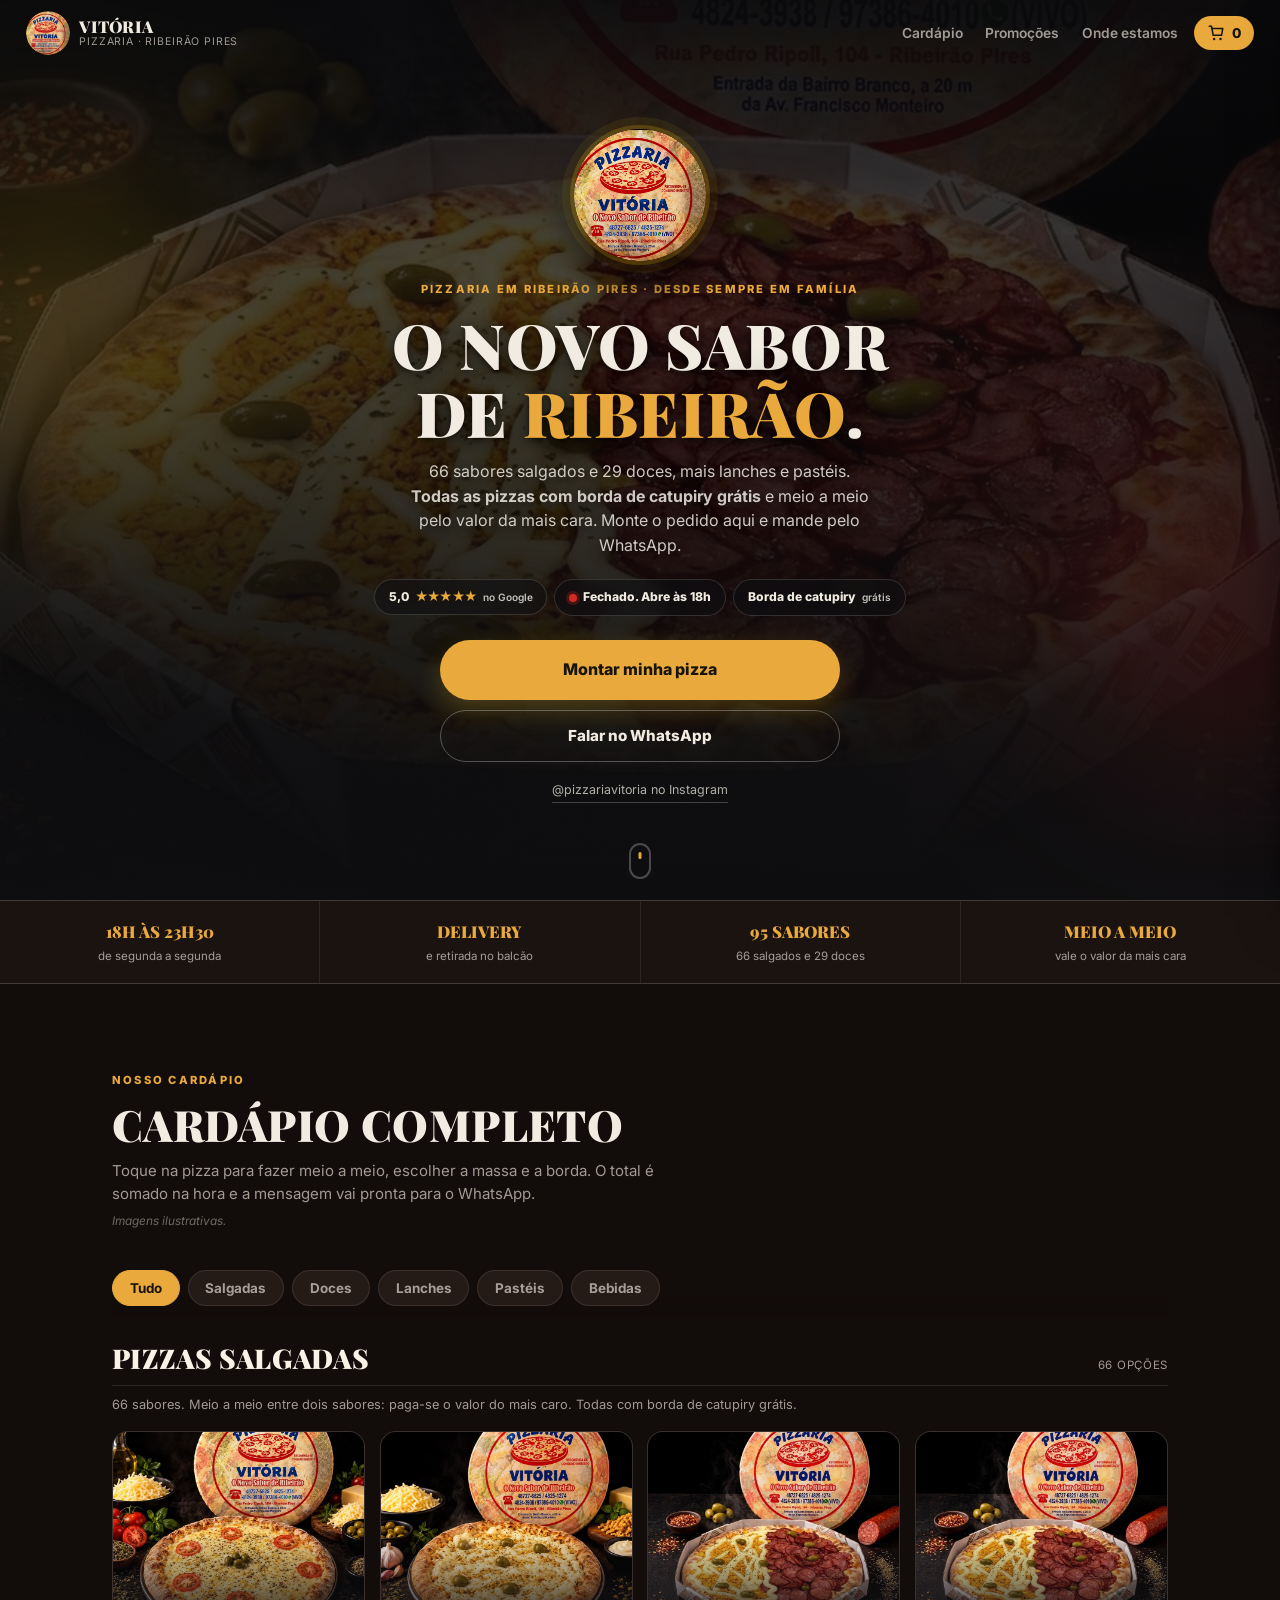
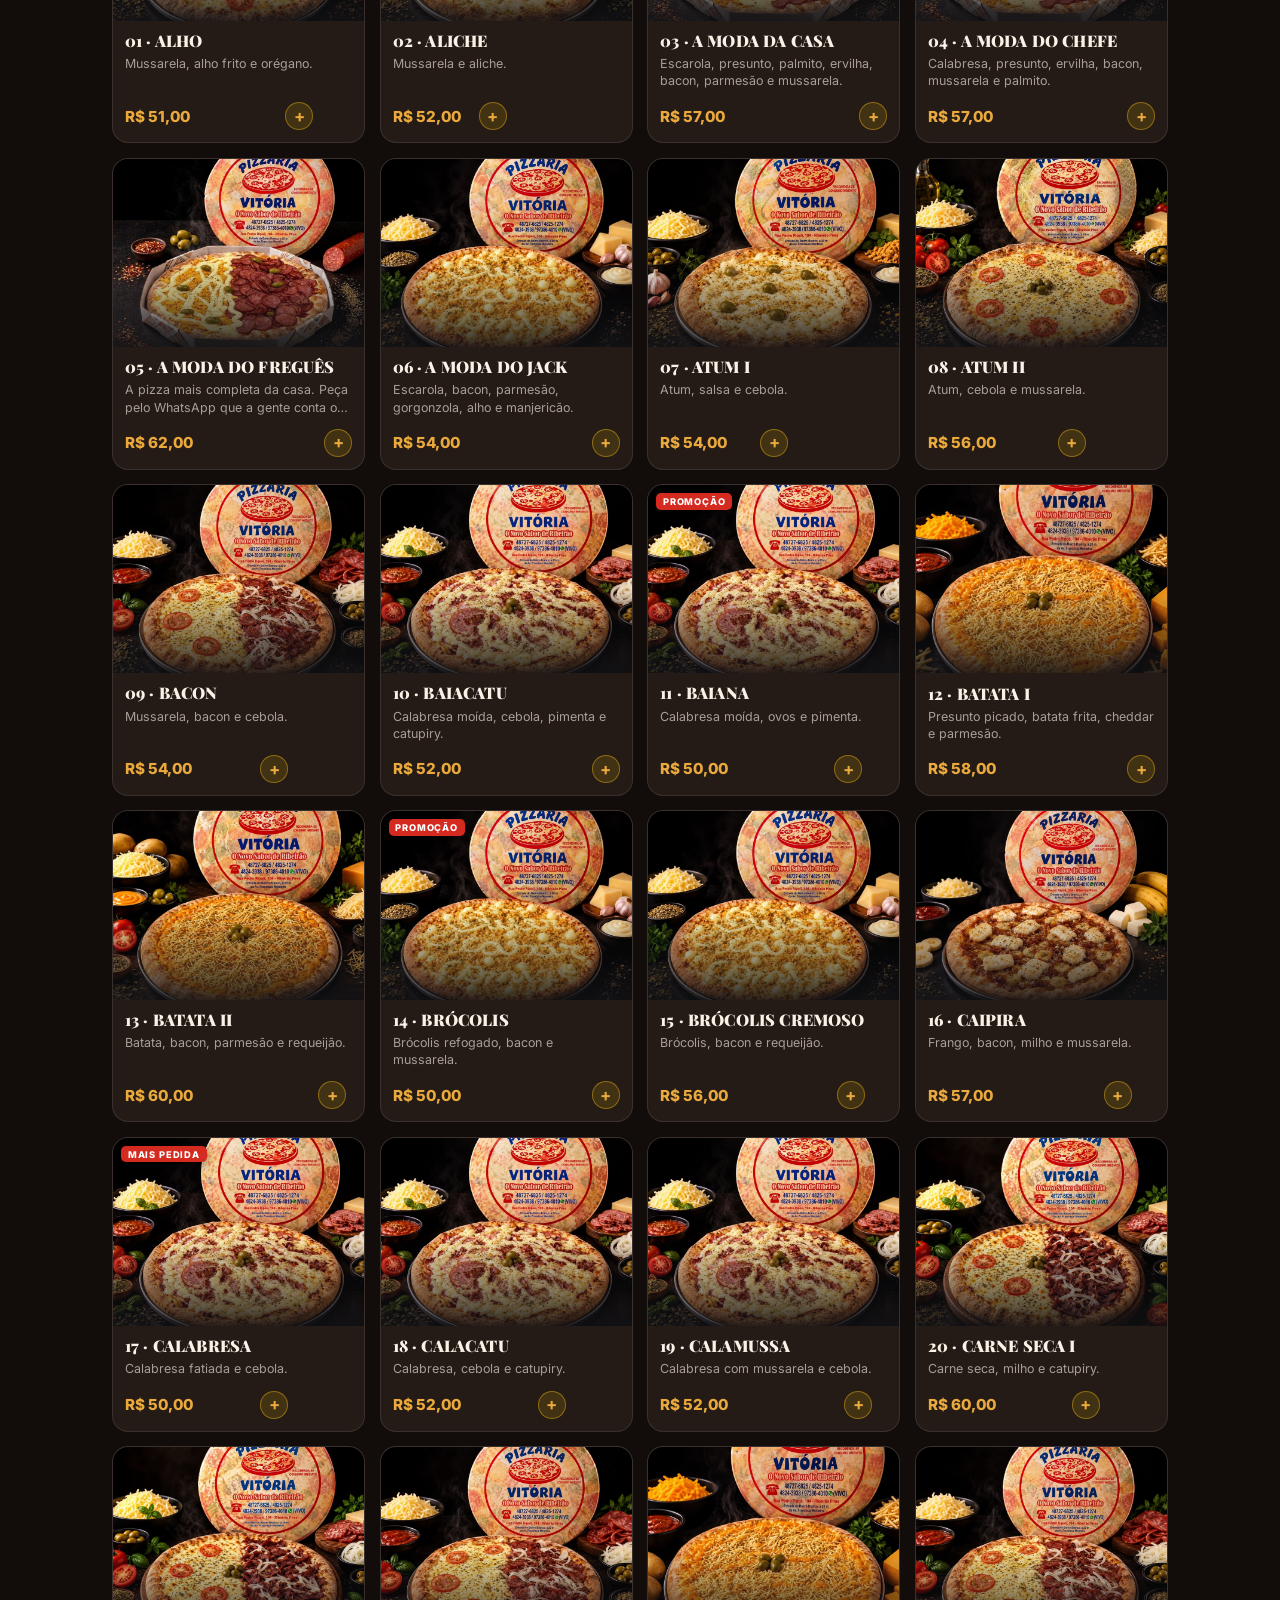
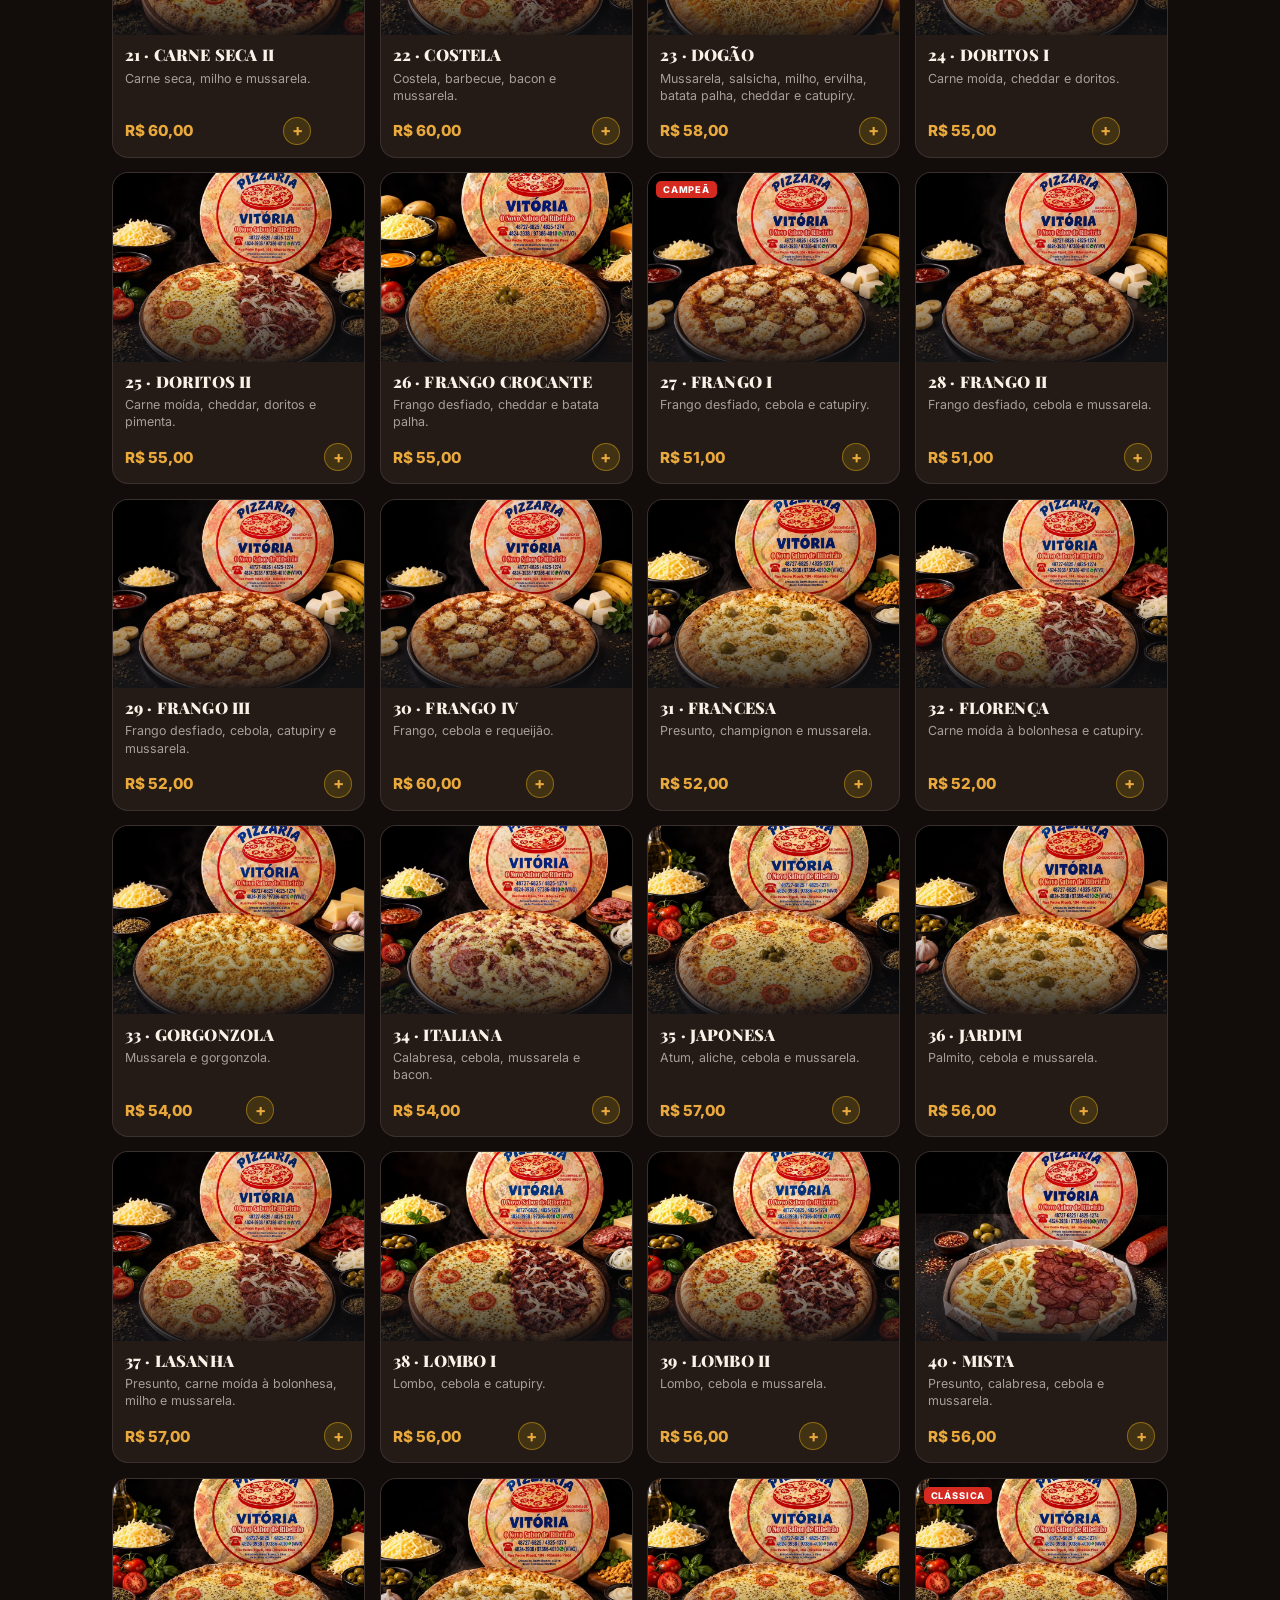
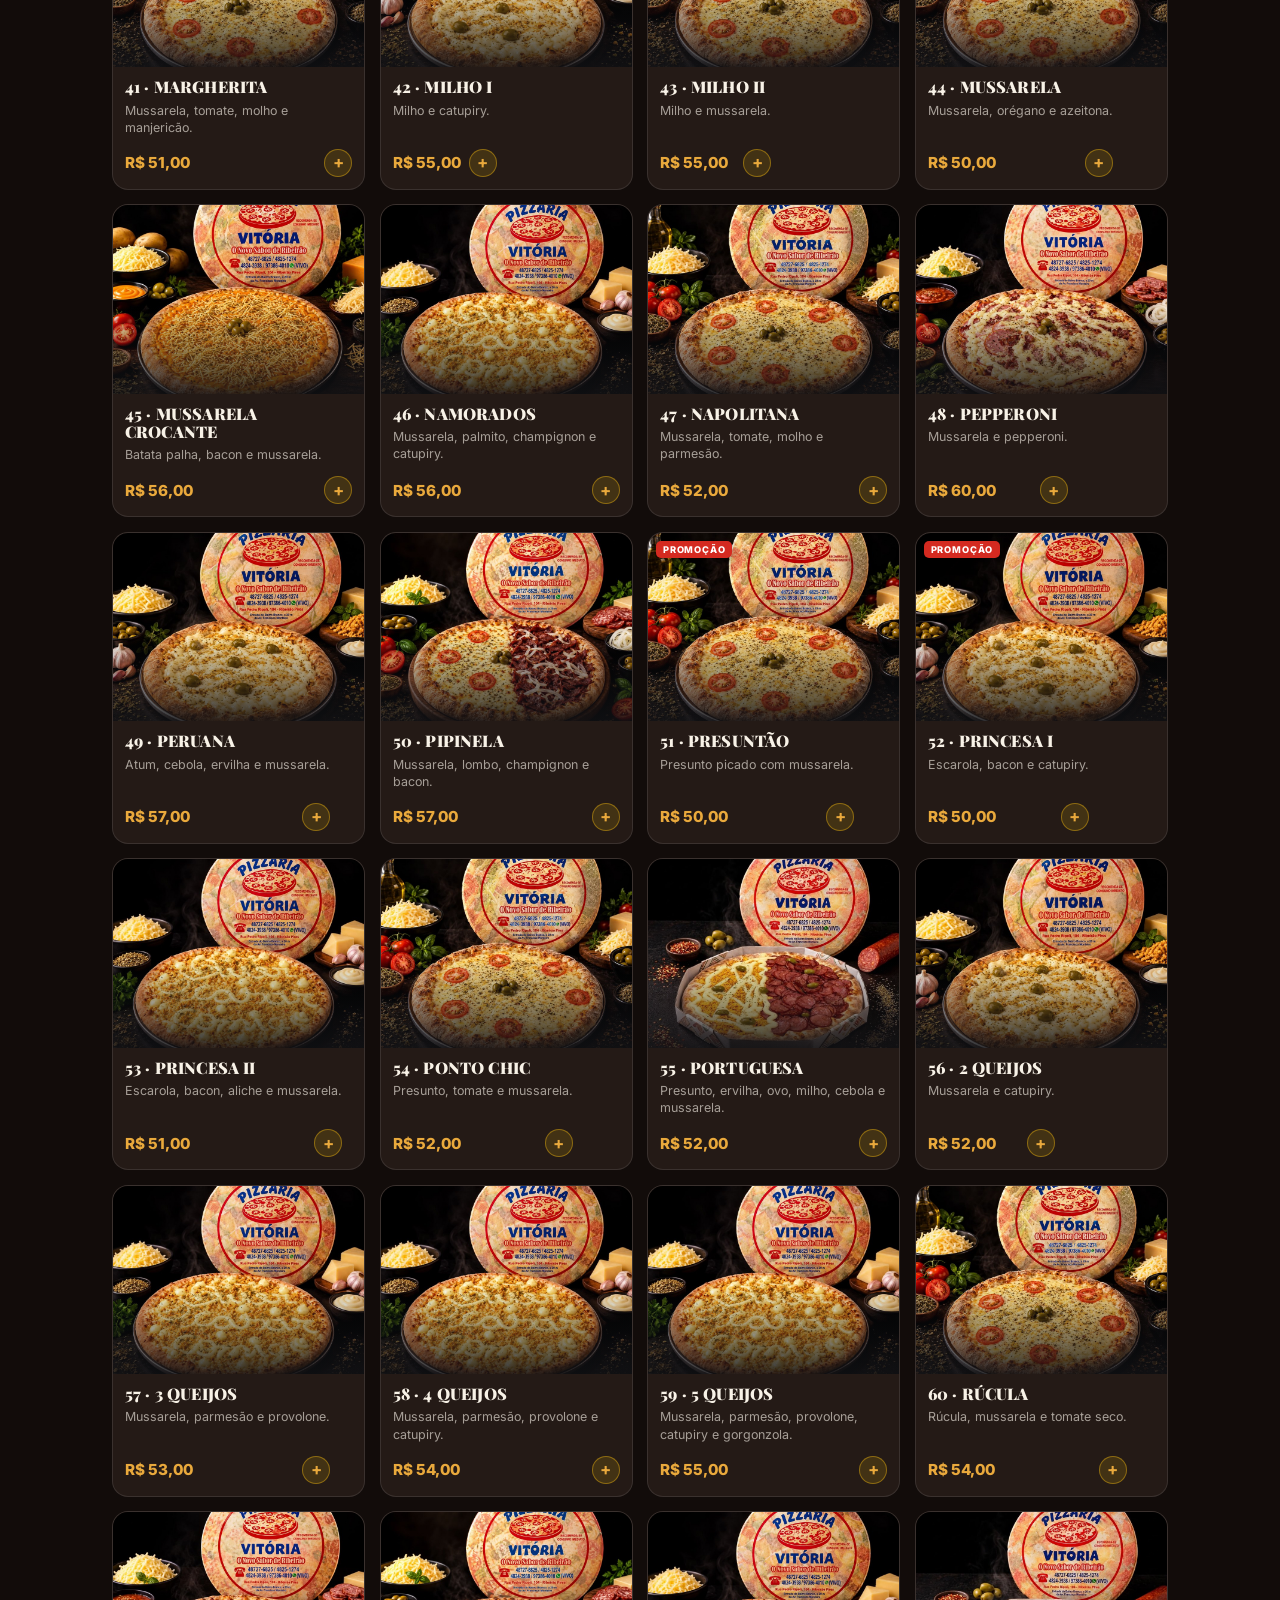
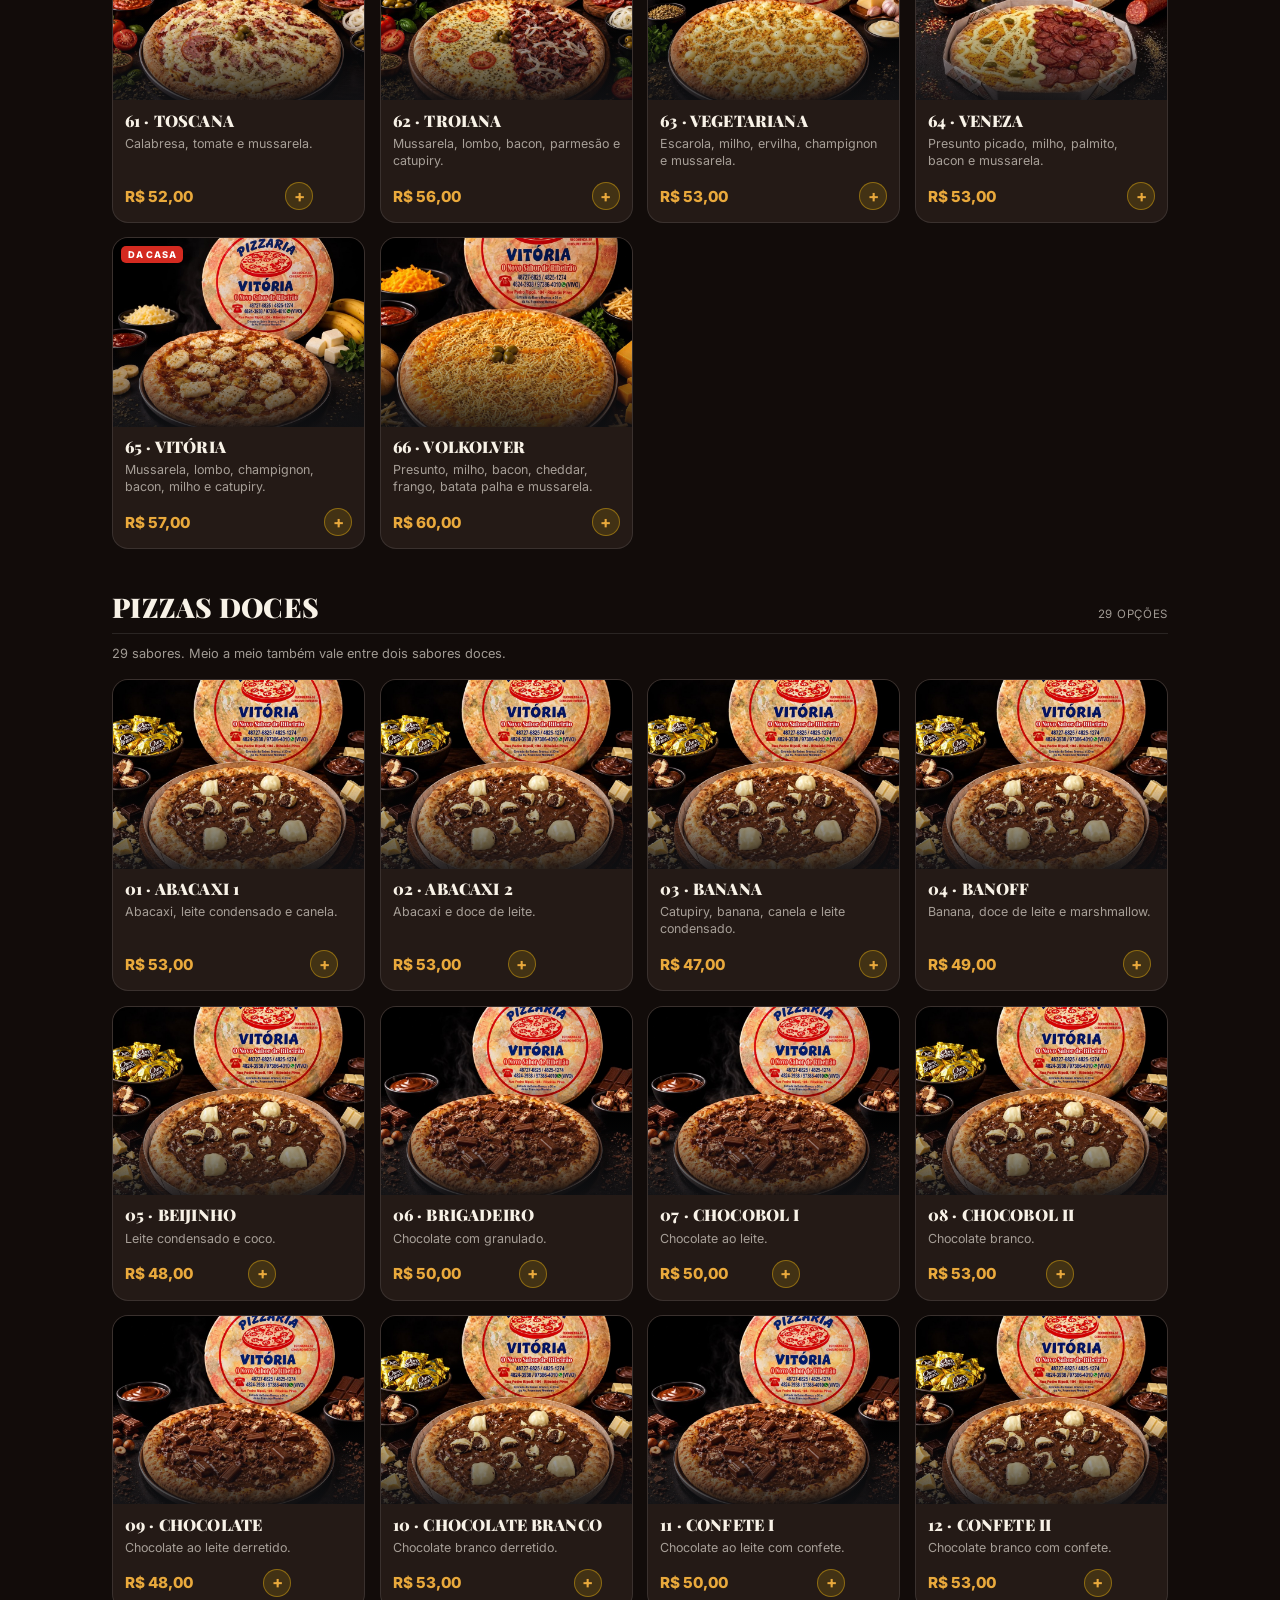
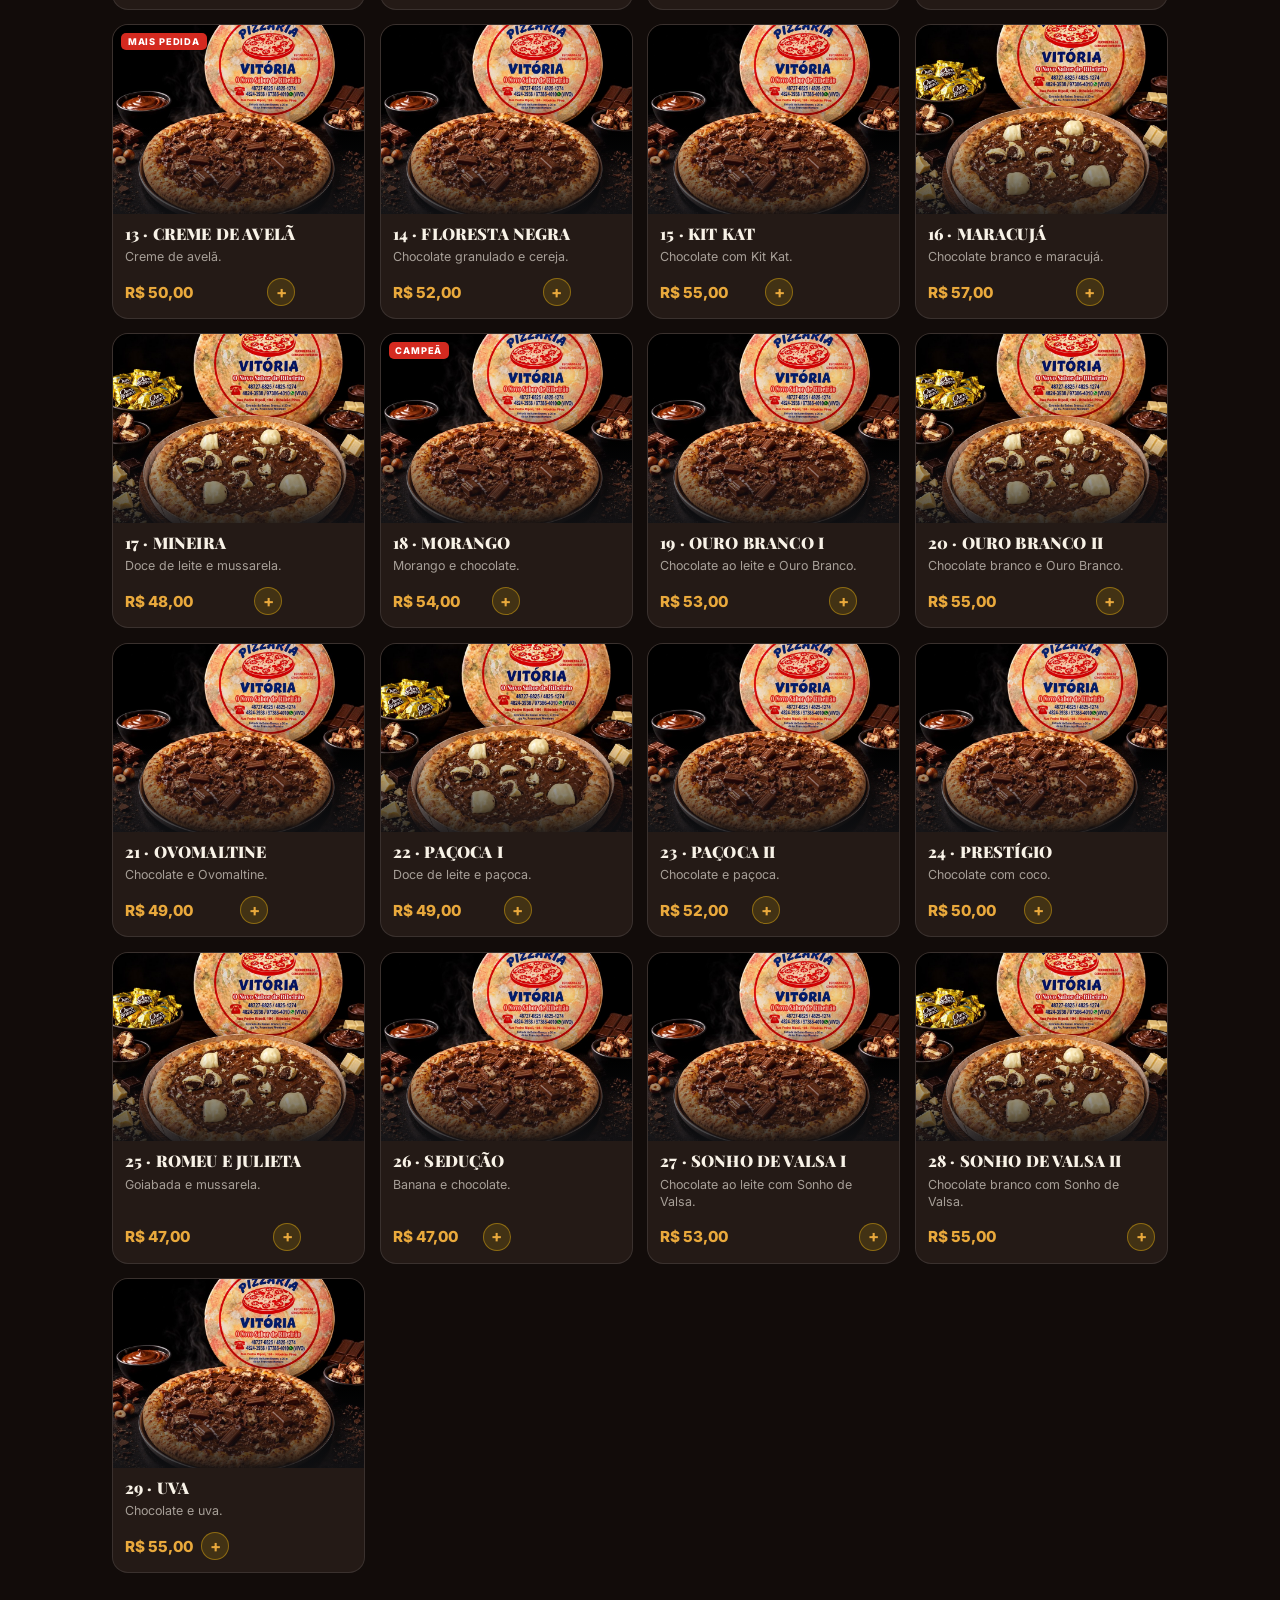
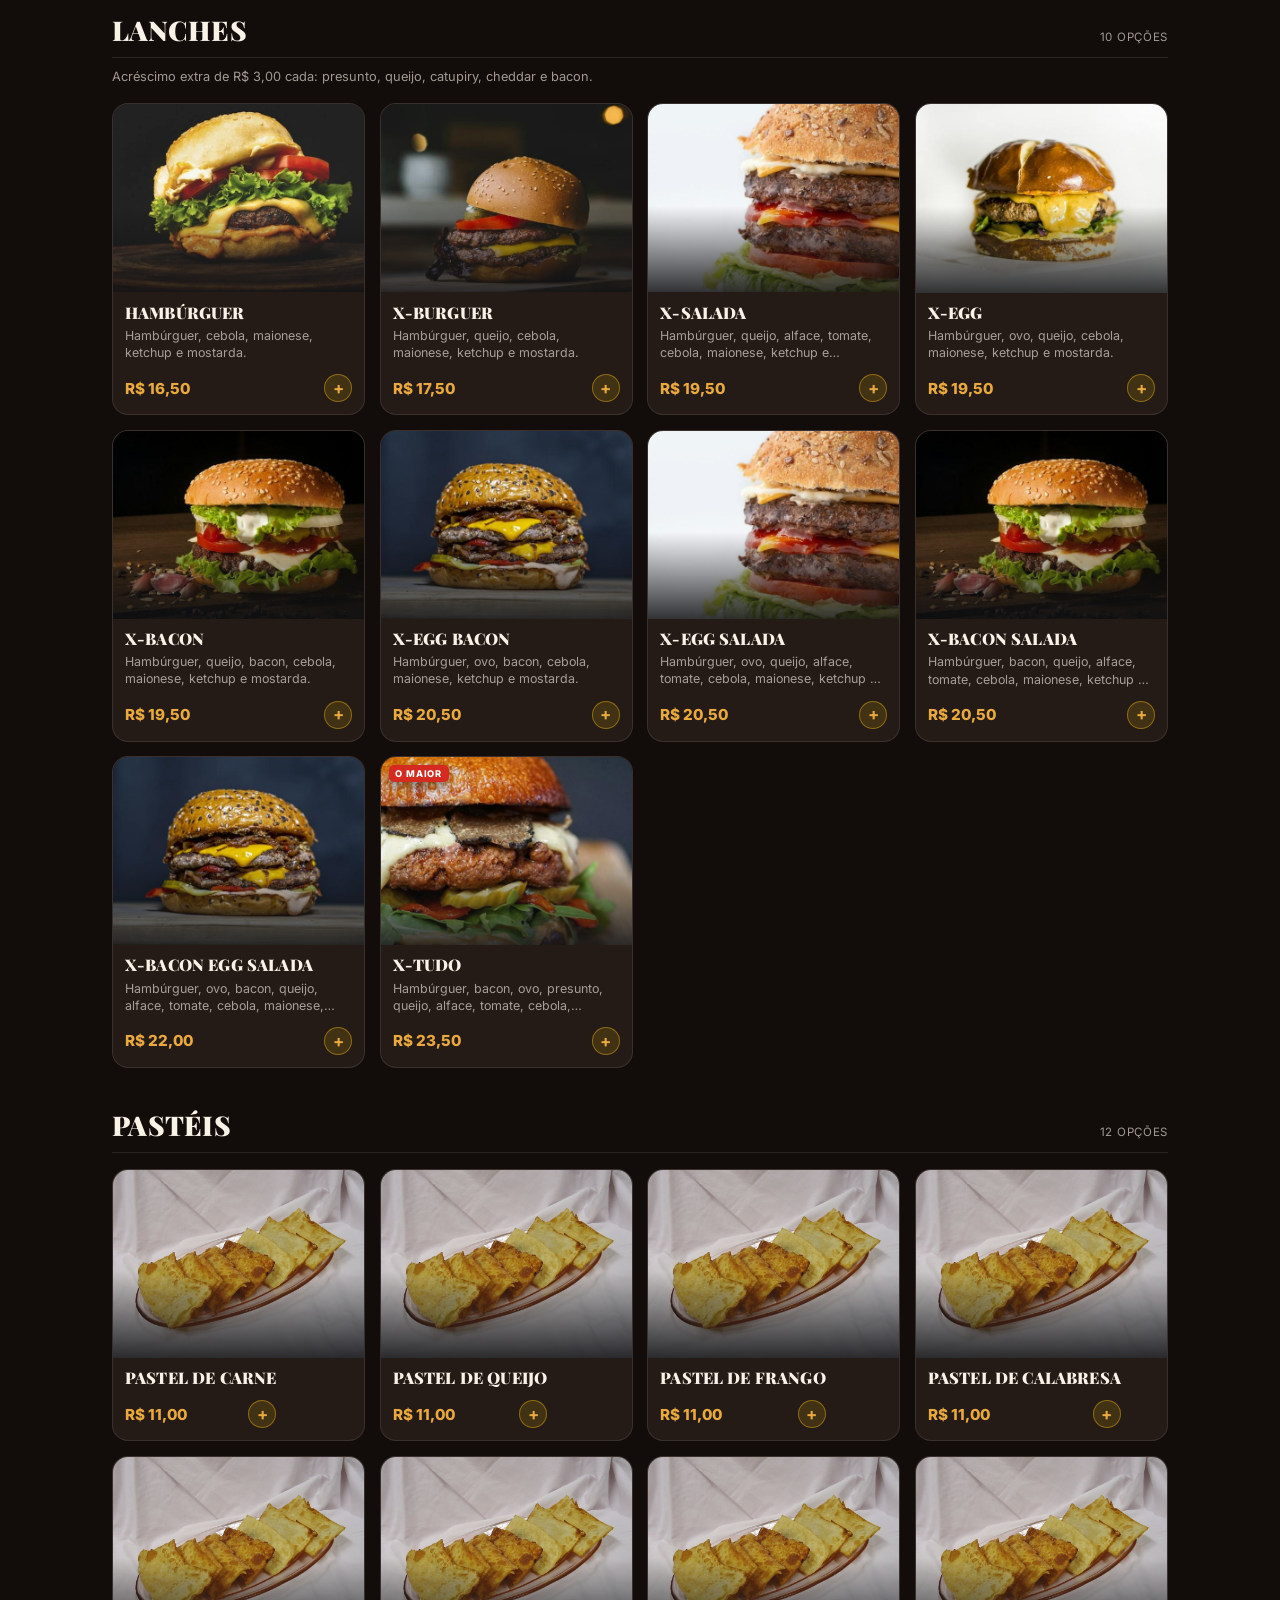
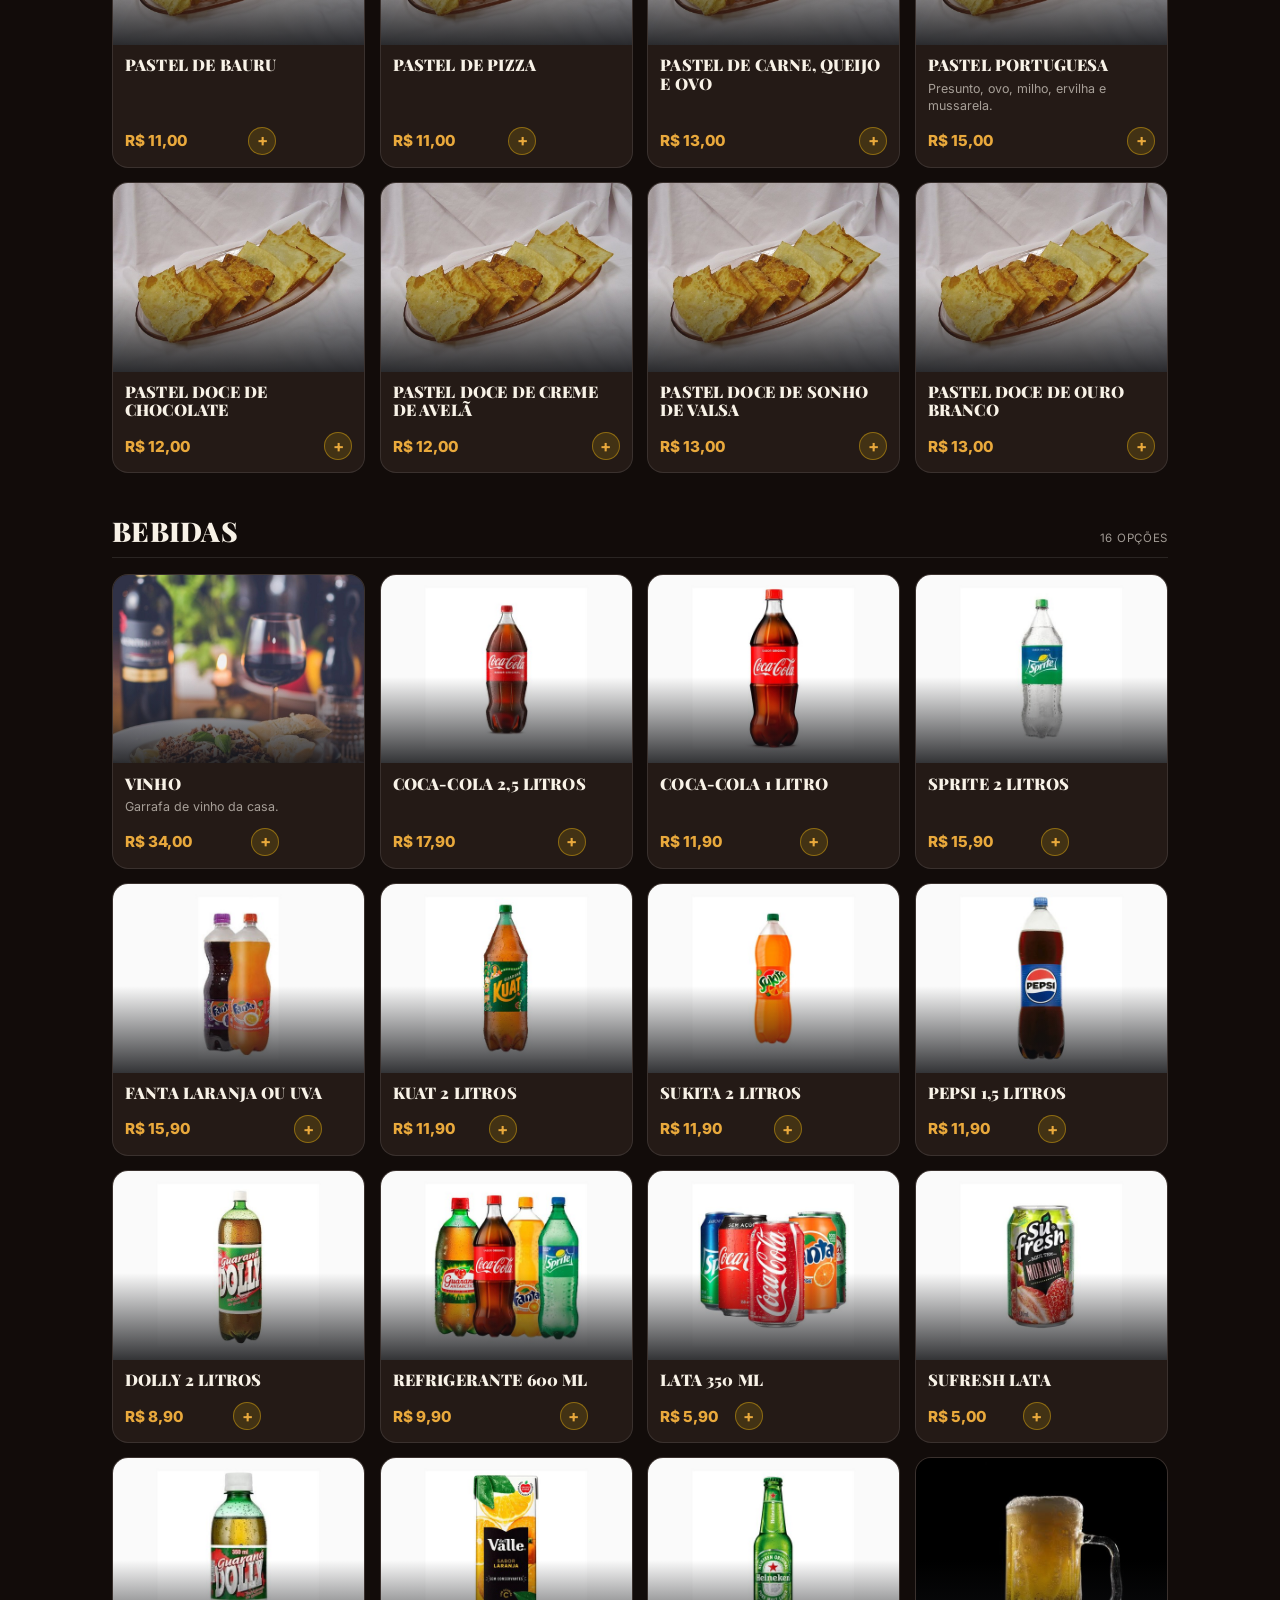
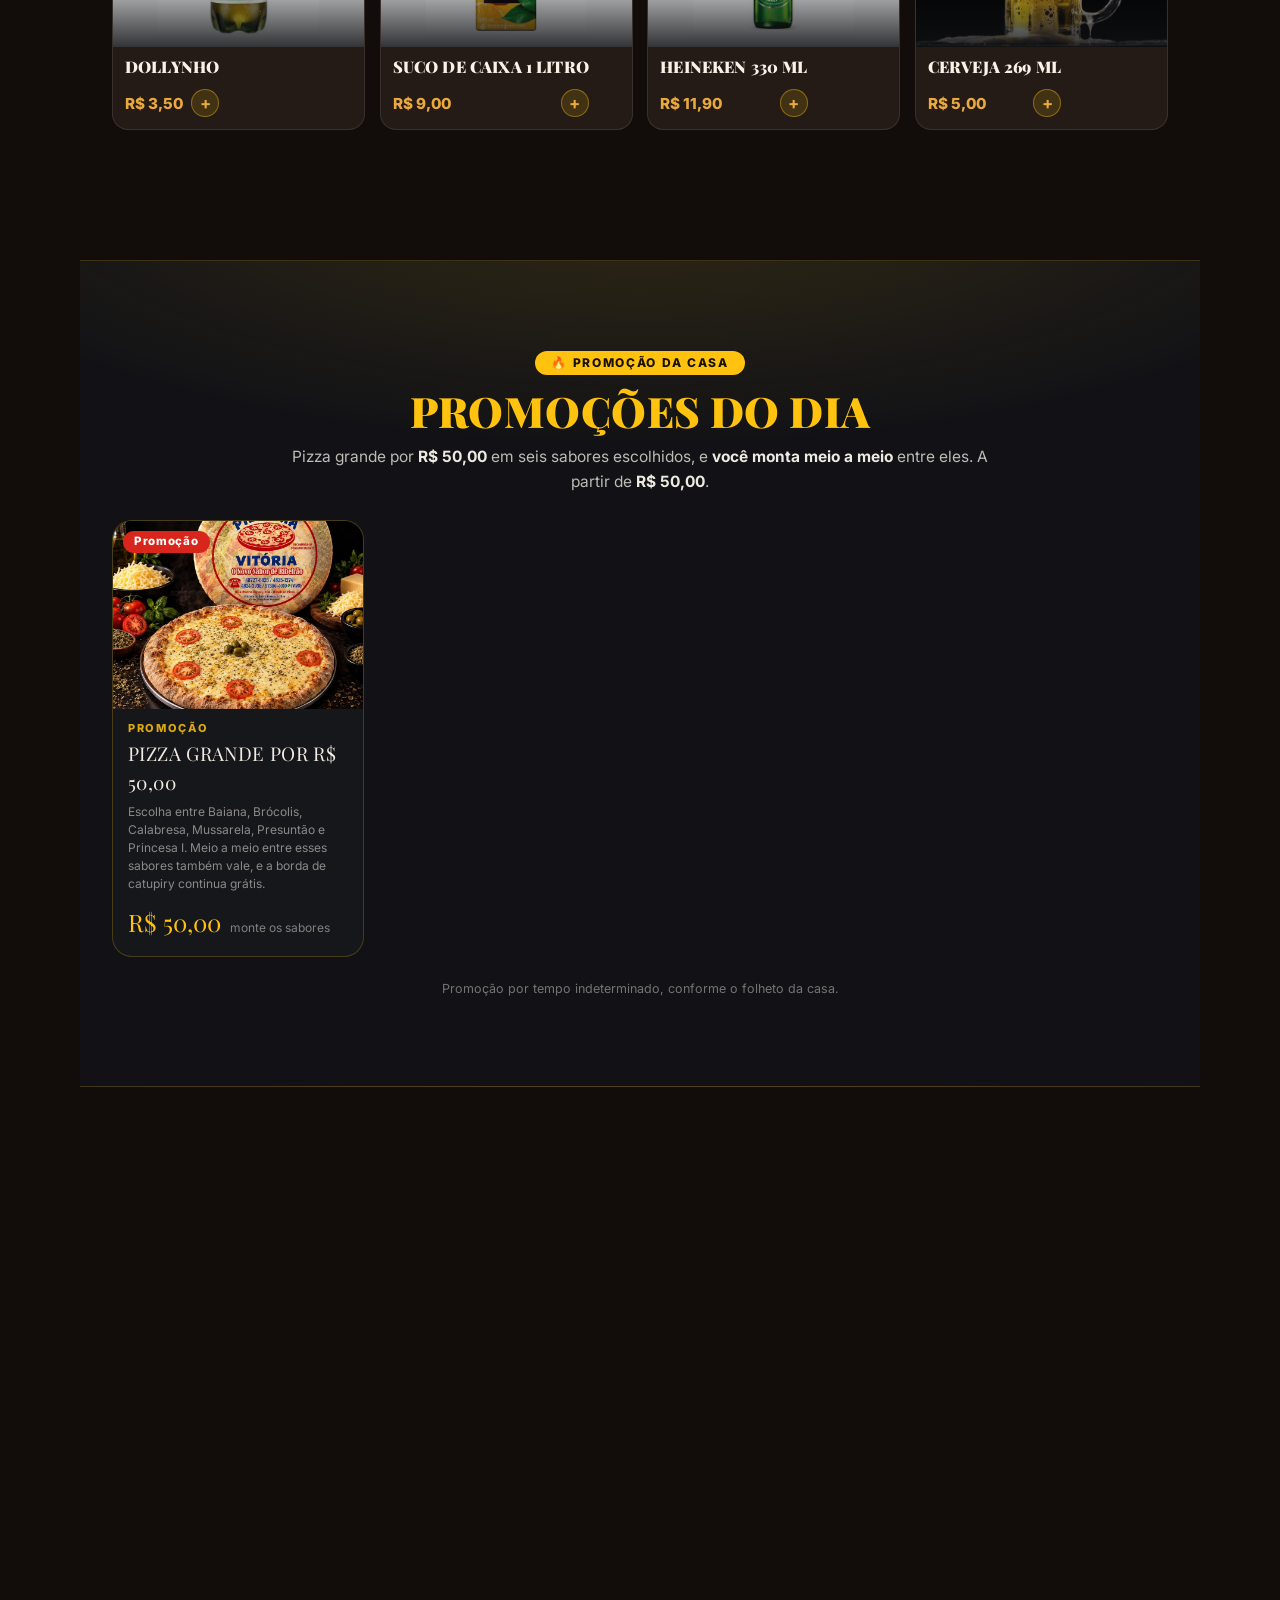
==== commit 034aad6e: "Endereco real, taxas por distancia, fotos reais e opcao de imprimir" ====
--- a/index.html
+++ b/index.html
@@ -145,21 +145,21 @@
     <div class="onde-texto" data-surge>
       <p class="chamada">Onde estamos</p>
       <h2>Barro Branco, Ribeirão Pires</h2>
-      <p class="endereco">Rua Pedro Ripoli, 104<br />Barro Branco · Ribeirão Pires — SP<br />Entrada do Barro Branco, a 20 m da Av. Francisco Monteiro</p>
+      <p class="endereco">Rua Pedro Rípoli, 104<br />Barro Branco · Ribeirão Pires — SP<br />CEP 09407-100 · a 20 m da Av. Francisco Monteiro</p>
       <ul class="dados">
         <li><b>WhatsApp</b><span>(11) 99451-6869</span></li>
         <li><b>Horário</b><span>18:00 às 23:30 <em>de segunda a segunda</em></span></li>
-        <li><b>Entrega</b><span>Ribeirão Pires e região · taxa pelo bairro</span></li>
+        <li><b>Entrega</b><span>Até 10 km · Ribeirão Pires, Rio Grande da Serra e Mauá</span></li>
       </ul>
       <div class="onde-botoes">
         <a class="botao primario" href="https://wa.me/5511994516869?text=Ol%C3%A1%21%20Vim%20pelo%20site%20da%20Pizzaria%20Vit%C3%B3ria%20e%20quero%20fazer%20um%20pedido." target="_blank" rel="noopener">Chamar no WhatsApp</a>
         <div class="ir-ate">
           <span class="ir-ate-rot">Como chegar</span>
           <div class="ir-ate-botoes">
-            <a class="botao contorno rota" href="https://www.google.com/maps/dir/?api=1&destination=Rua%20Pedro%20Ripoli%2C%20104%20-%20Ribeir%C3%A3o%20Pires%20-%20SP" target="_blank" rel="noopener">
+            <a class="botao contorno rota" href="https://www.google.com/maps/dir/?api=1&destination=Rua%20Pedro%20R%C3%ADpoli%2C%20104%20-%20Barro%20Branco%2C%20Ribeir%C3%A3o%20Pires%20-%20SP%2C%2009407-100" target="_blank" rel="noopener">
               <span aria-hidden="true">🗺️</span> Google Maps
             </a>
-            <a class="botao contorno rota" href="https://www.waze.com/ul?q=Rua%20Pedro%20Ripoli%2C%20104%20-%20Ribeir%C3%A3o%20Pires%20-%20SP&navigate=yes" target="_blank" rel="noopener">
+            <a class="botao contorno rota" href="https://www.waze.com/ul?q=Rua%20Pedro%20R%C3%ADpoli%2C%20104%20-%20Barro%20Branco%2C%20Ribeir%C3%A3o%20Pires%20-%20SP%2C%2009407-100&navigate=yes" target="_blank" rel="noopener">
               <span aria-hidden="true">🚗</span> Waze
             </a>
           </div>
@@ -168,7 +168,7 @@
     </div>
     <div class="onde-mapa" data-surge>
       <iframe title="Mapa da Pizzaria Vitória" loading="lazy" referrerpolicy="no-referrer-when-downgrade"
-        src="https://www.google.com/maps?q=Rua%20Pedro%20Ripoli%2C%20104%20-%20Ribeir%C3%A3o%20Pires%20-%20SP&output=embed"></iframe>
+        src="https://www.google.com/maps?q=Rua%20Pedro%20R%C3%ADpoli%2C%20104%20-%20Barro%20Branco%2C%20Ribeir%C3%A3o%20Pires%20-%20SP%2C%2009407-100&output=embed"></iframe>
     </div>
   </section>
 
@@ -183,7 +183,7 @@
 <footer class="rodape">
   <img src="assets/img/logo.png" alt="Pizzaria Vitória" width="60" height="60" />
   <p class="slogan">O novo sabor de Ribeirão</p>
-  <p class="end">Rua Pedro Ripoli, 104 · Barro Branco · Ribeirão Pires — SP</p>
+  <p class="end">Rua Pedro Rípoli, 104 · Barro Branco · Ribeirão Pires — SP</p>
   <div class="rodape-links">
     <a href="https://wa.me/5511994516869" target="_blank" rel="noopener">WhatsApp (11) 99451-6869</a>
     <a href="https://www.instagram.com/" target="_blank" rel="noopener">@pizzariavitoria</a>
@@ -233,8 +233,8 @@
           <b>Retirar no balcão</b>
           <span>R. Eunice Cerqueira Innocencio, 245<br />Jd. Quaresmeira · Suzano — SP</span>
           <span class="ir-ate-botoes compacto">
-            <a href="https://www.google.com/maps/dir/?api=1&destination=Rua%20Pedro%20Ripoli%2C%20104%20-%20Ribeir%C3%A3o%20Pires%20-%20SP" target="_blank" rel="noopener">🗺️ Google Maps</a>
-            <a href="https://www.waze.com/ul?q=Rua%20Pedro%20Ripoli%2C%20104%20-%20Ribeir%C3%A3o%20Pires%20-%20SP&navigate=yes" target="_blank" rel="noopener">🚗 Waze</a>
+            <a href="https://www.google.com/maps/dir/?api=1&destination=Rua%20Pedro%20R%C3%ADpoli%2C%20104%20-%20Barro%20Branco%2C%20Ribeir%C3%A3o%20Pires%20-%20SP%2C%2009407-100" target="_blank" rel="noopener">🗺️ Google Maps</a>
+            <a href="https://www.waze.com/ul?q=Rua%20Pedro%20R%C3%ADpoli%2C%20104%20-%20Barro%20Branco%2C%20Ribeir%C3%A3o%20Pires%20-%20SP%2C%2009407-100&navigate=yes" target="_blank" rel="noopener">🚗 Waze</a>
           </span>
         </div>
         <div data-campos-entrega>
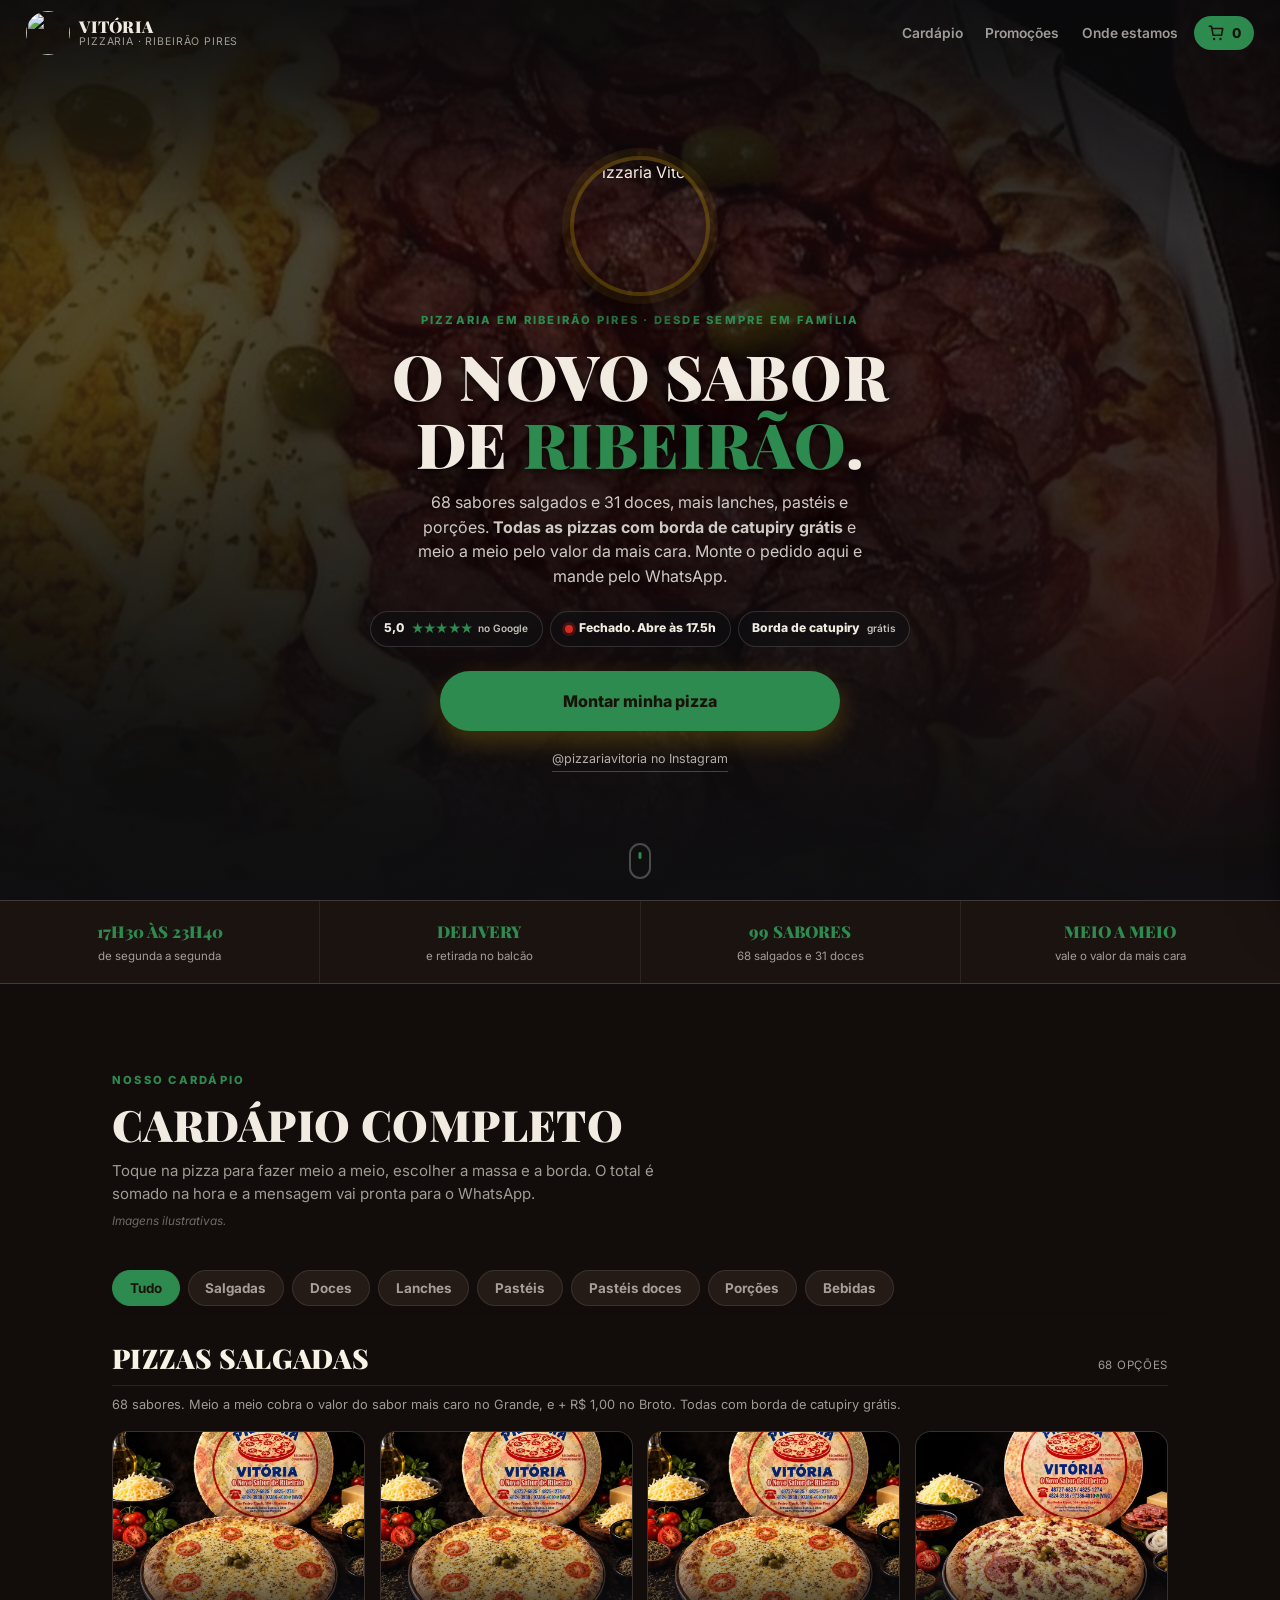
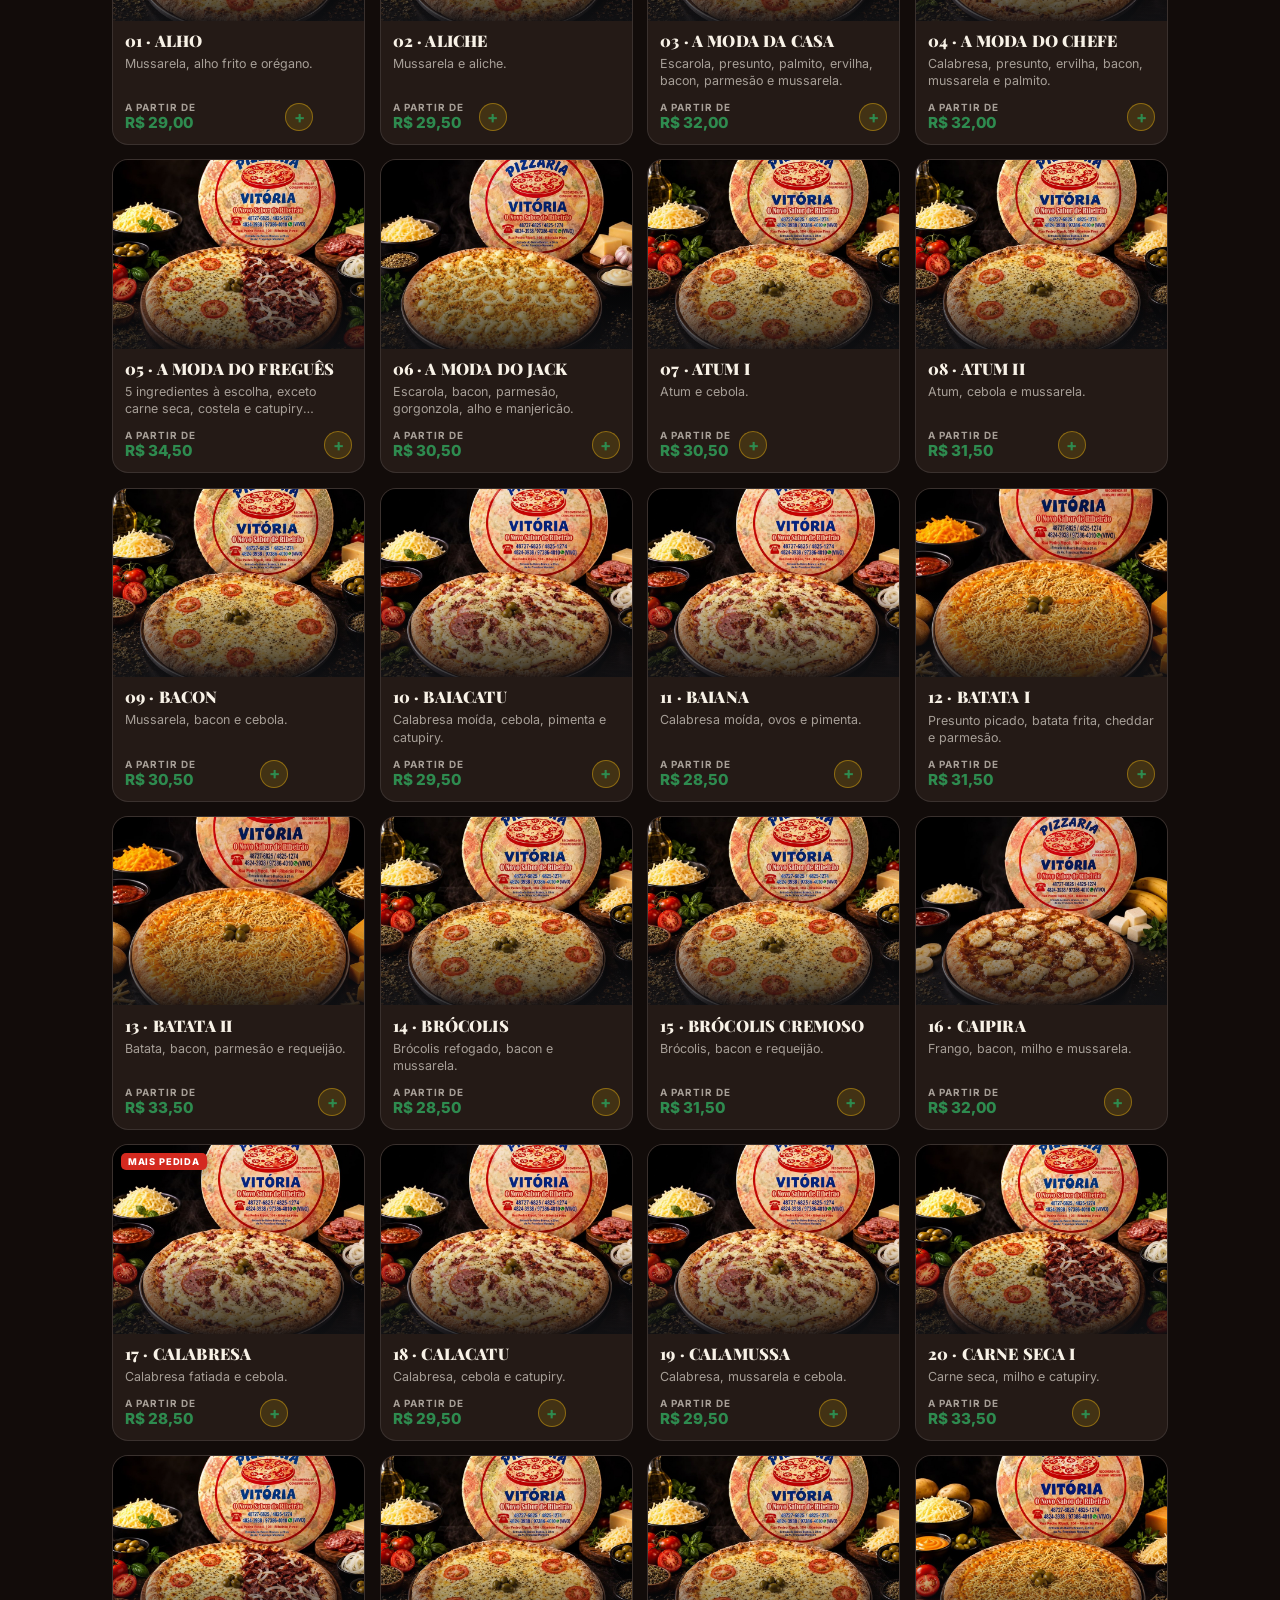
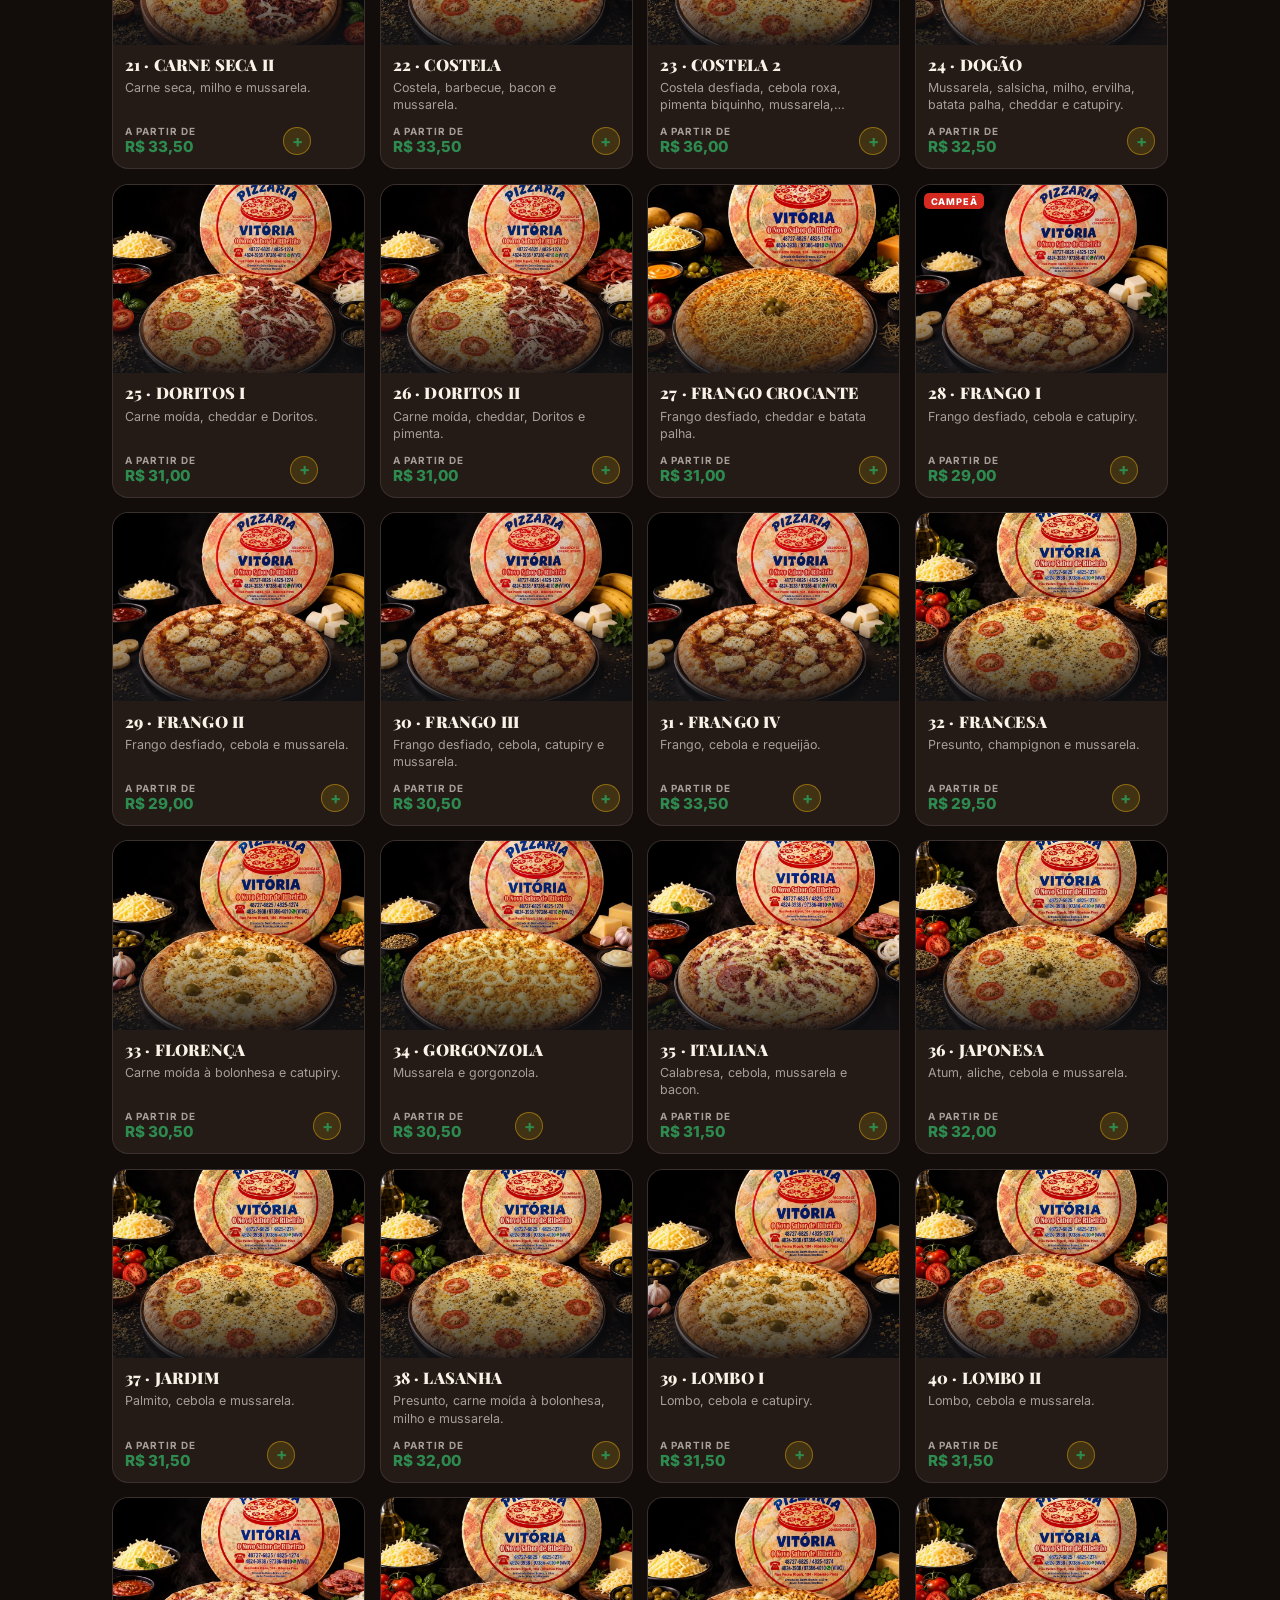
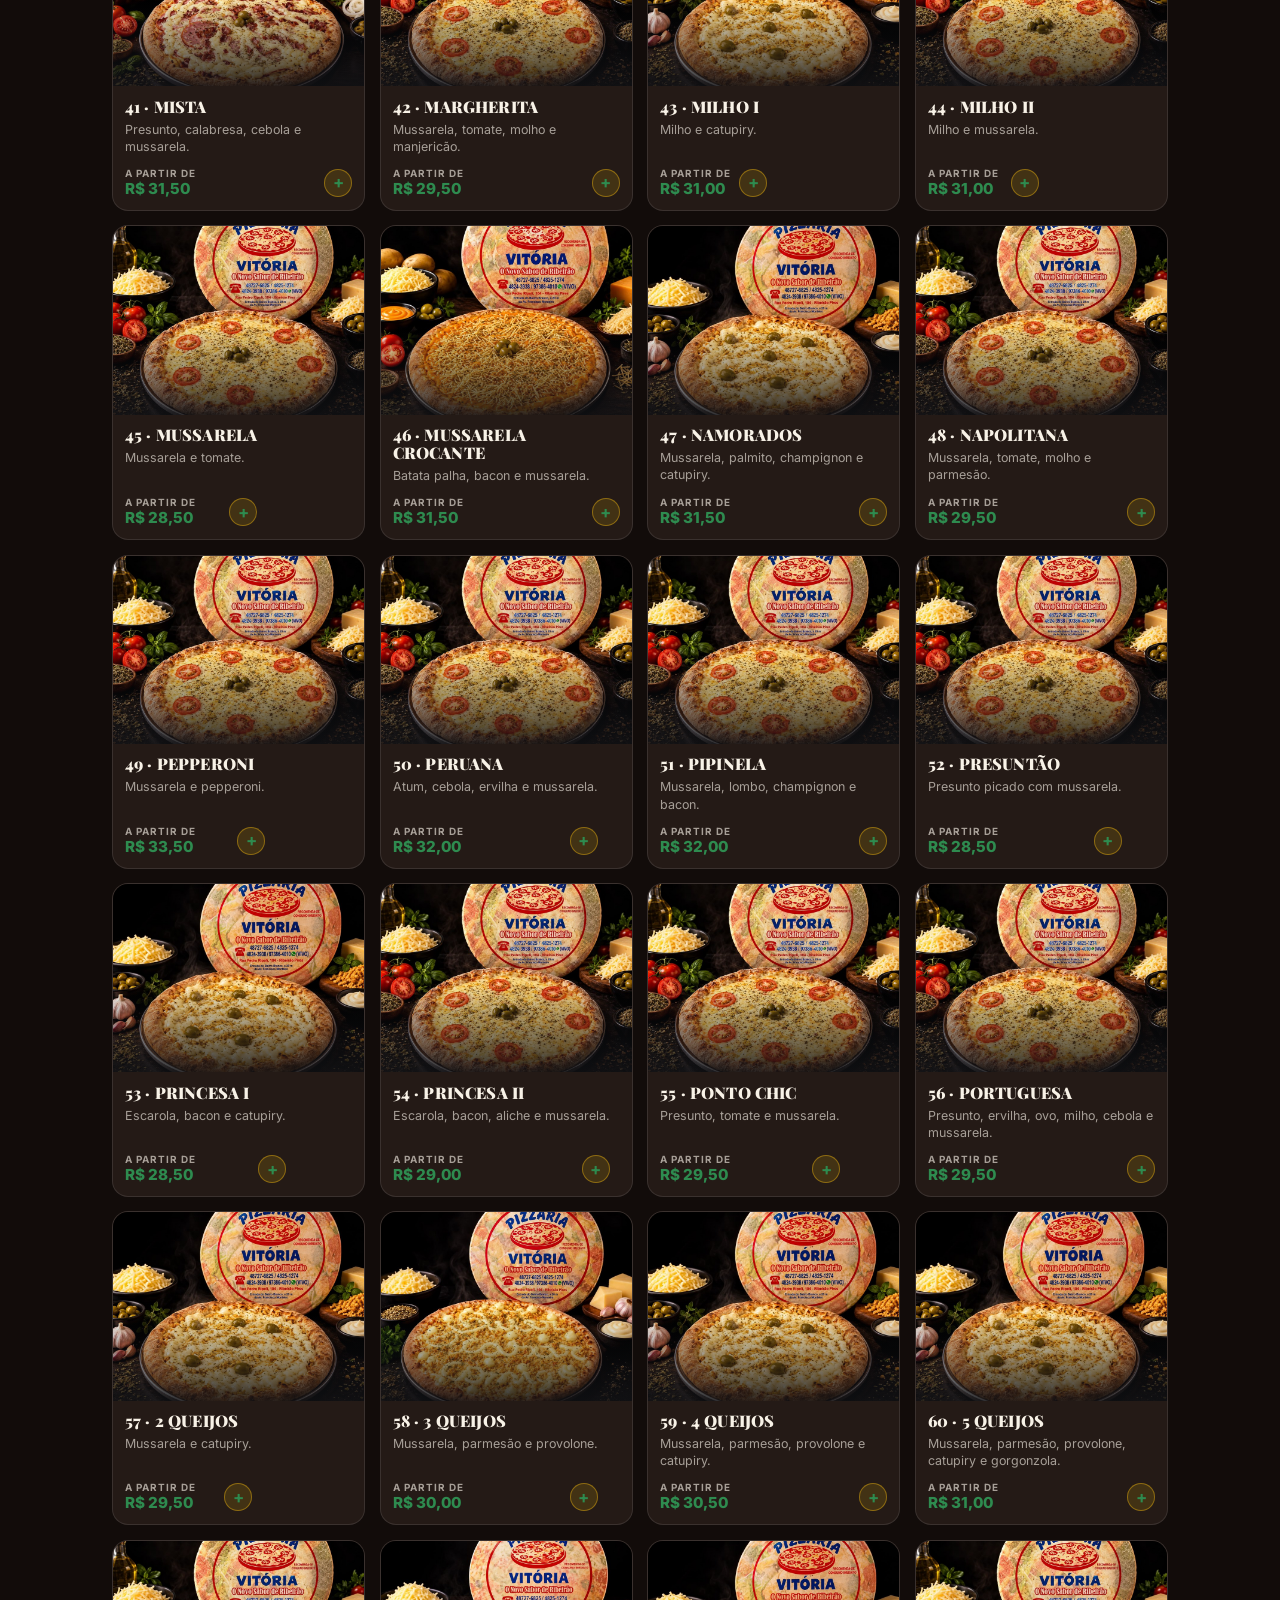
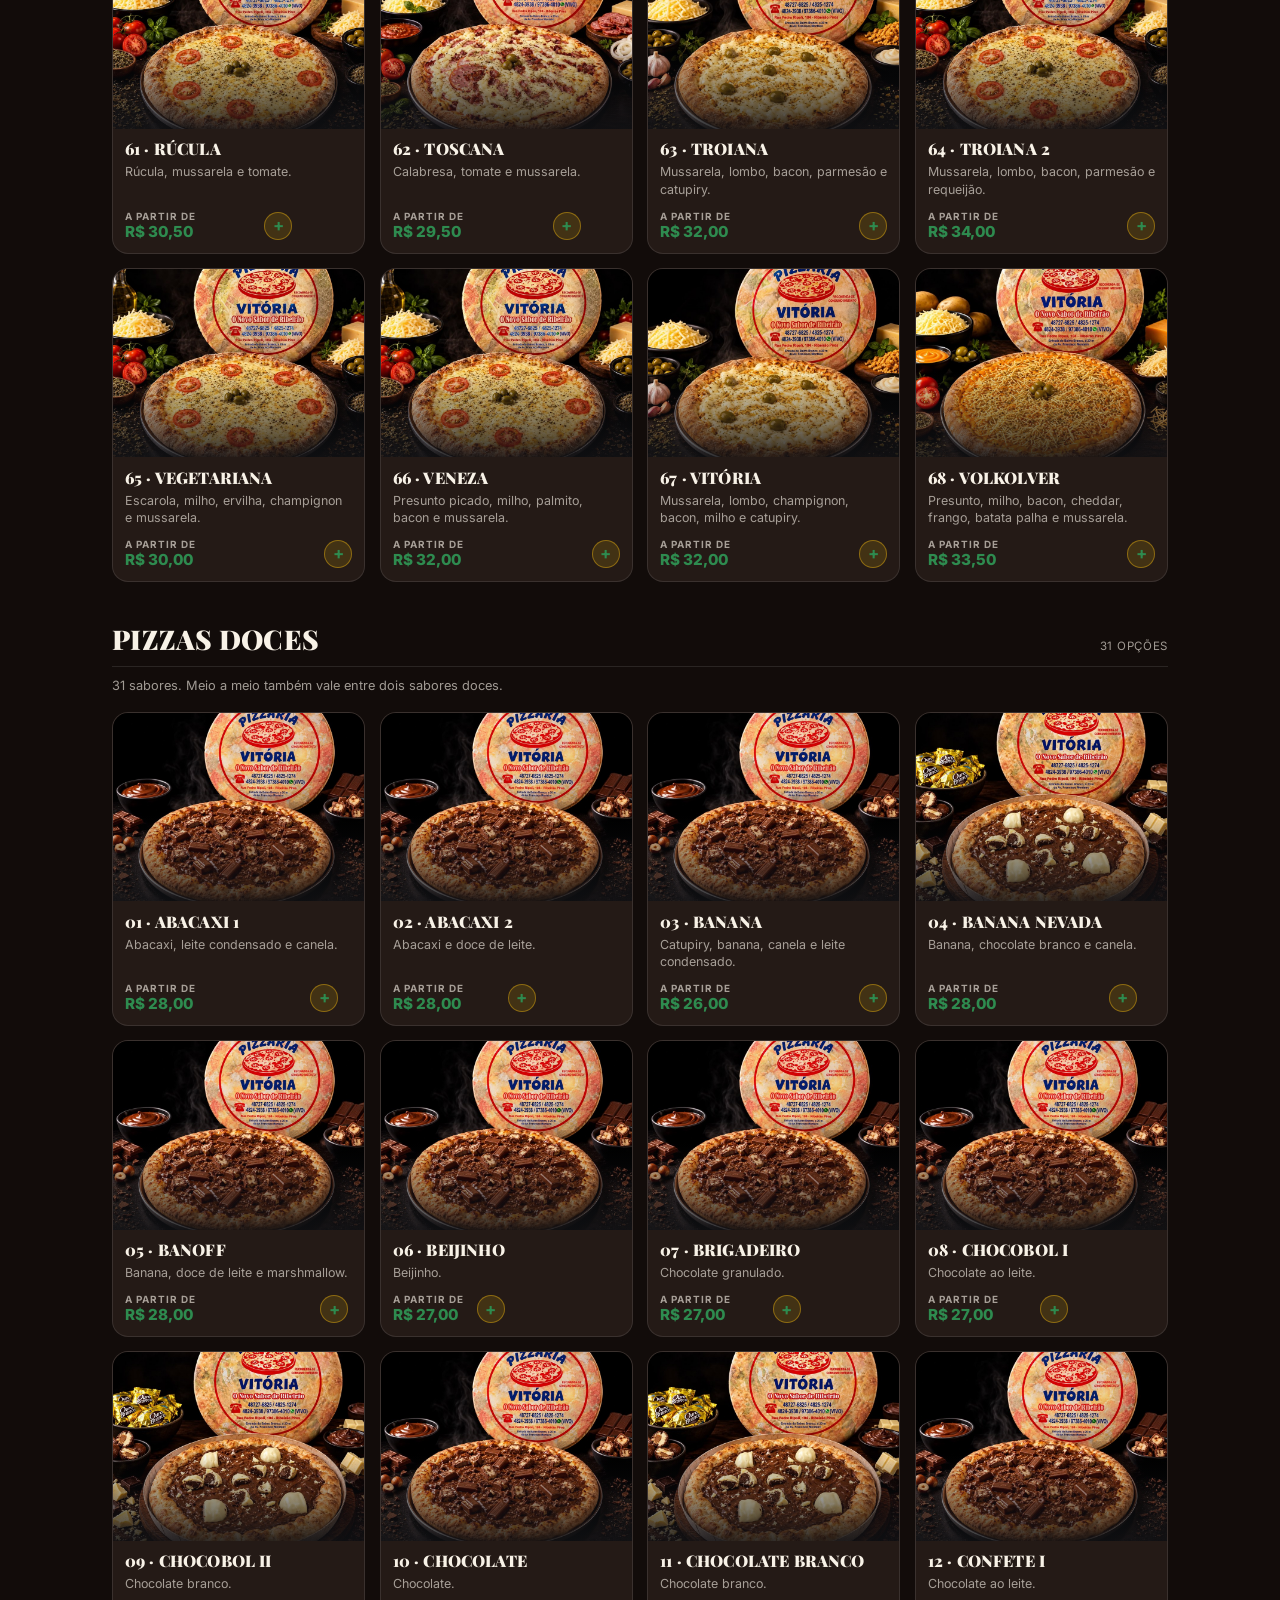
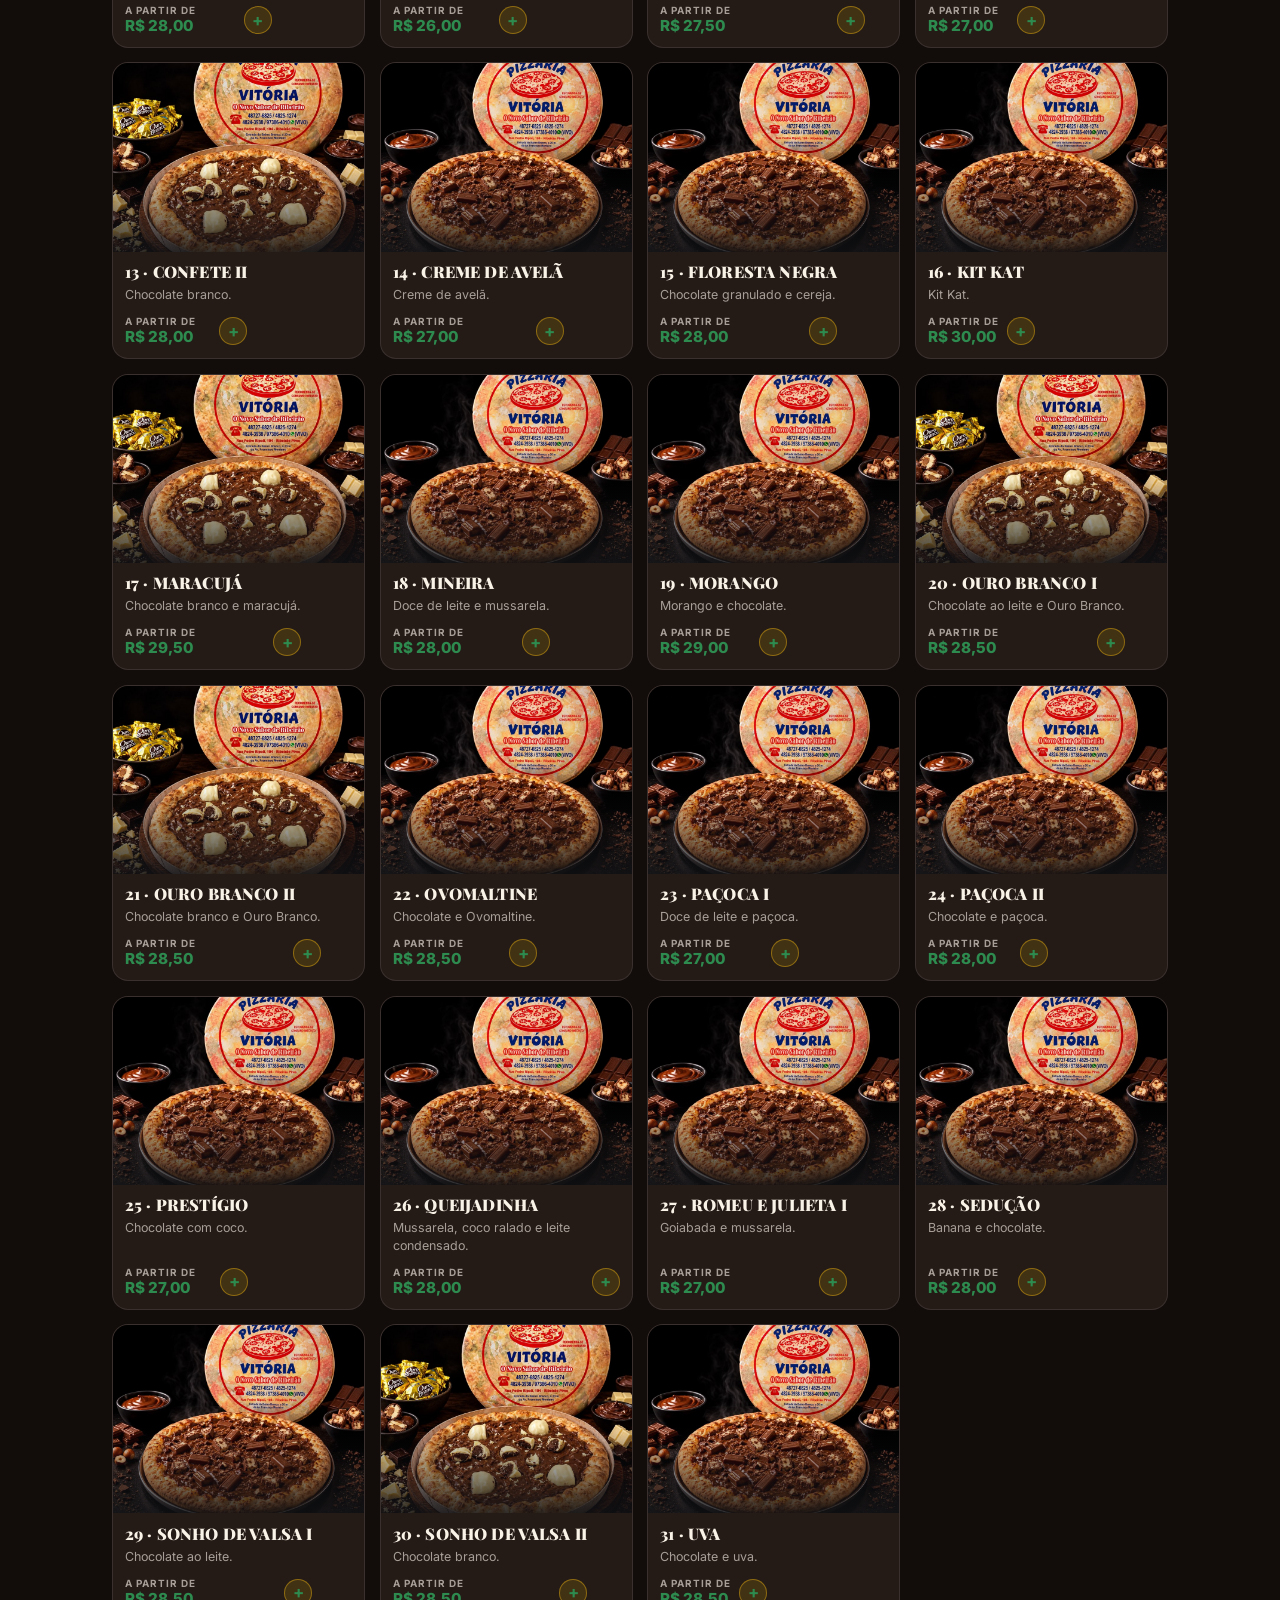
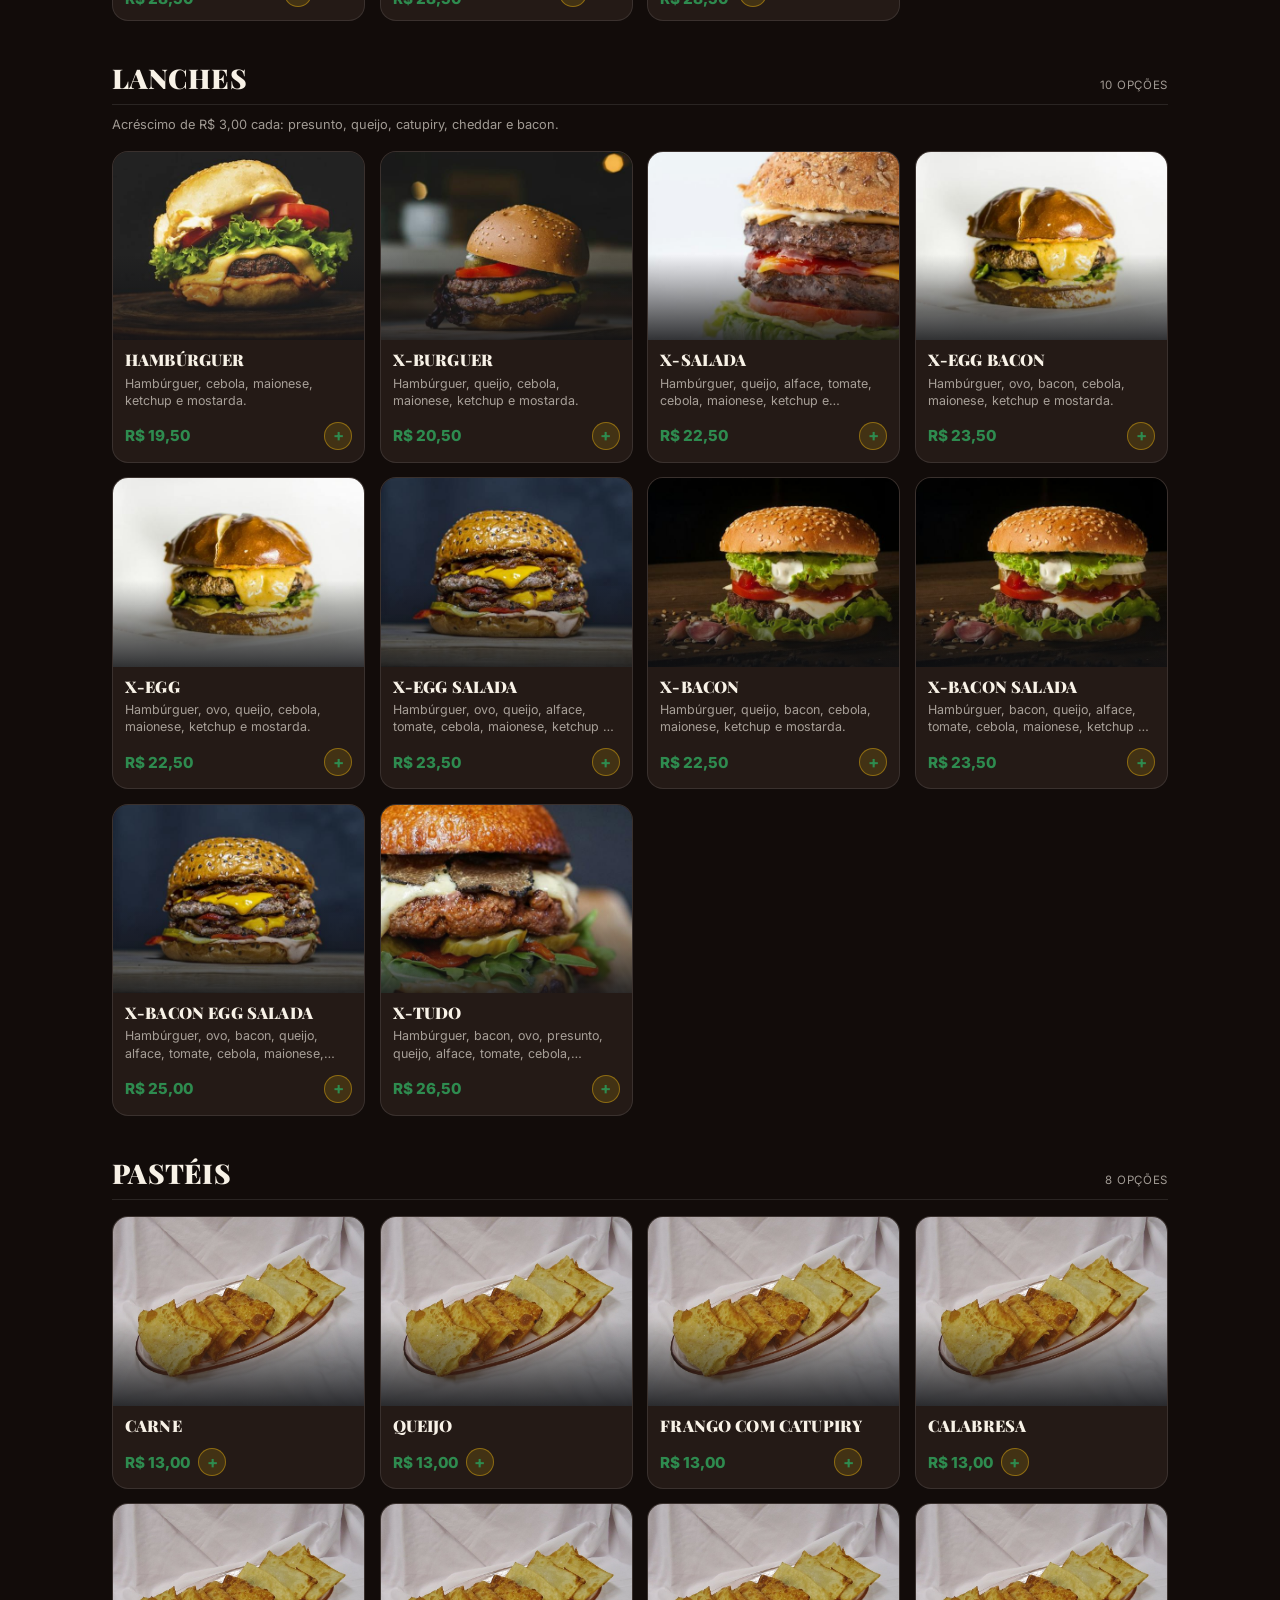
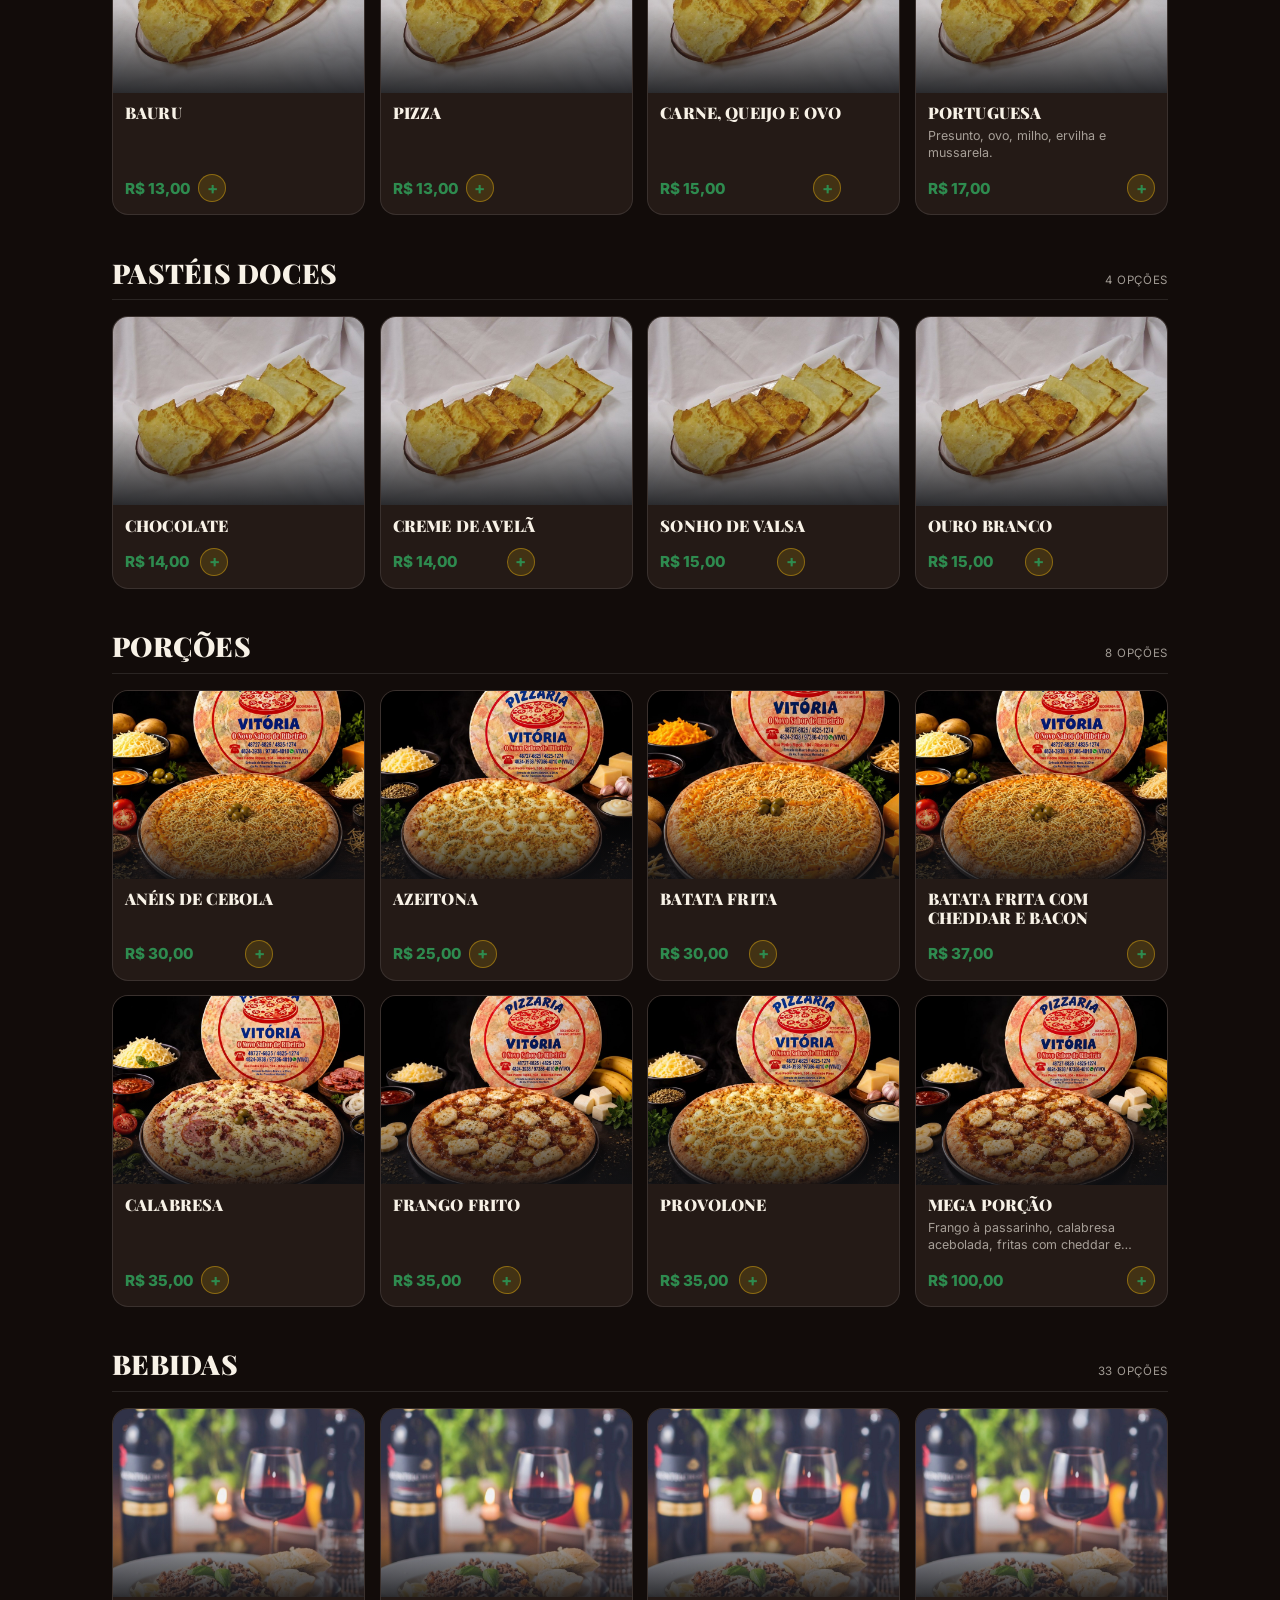
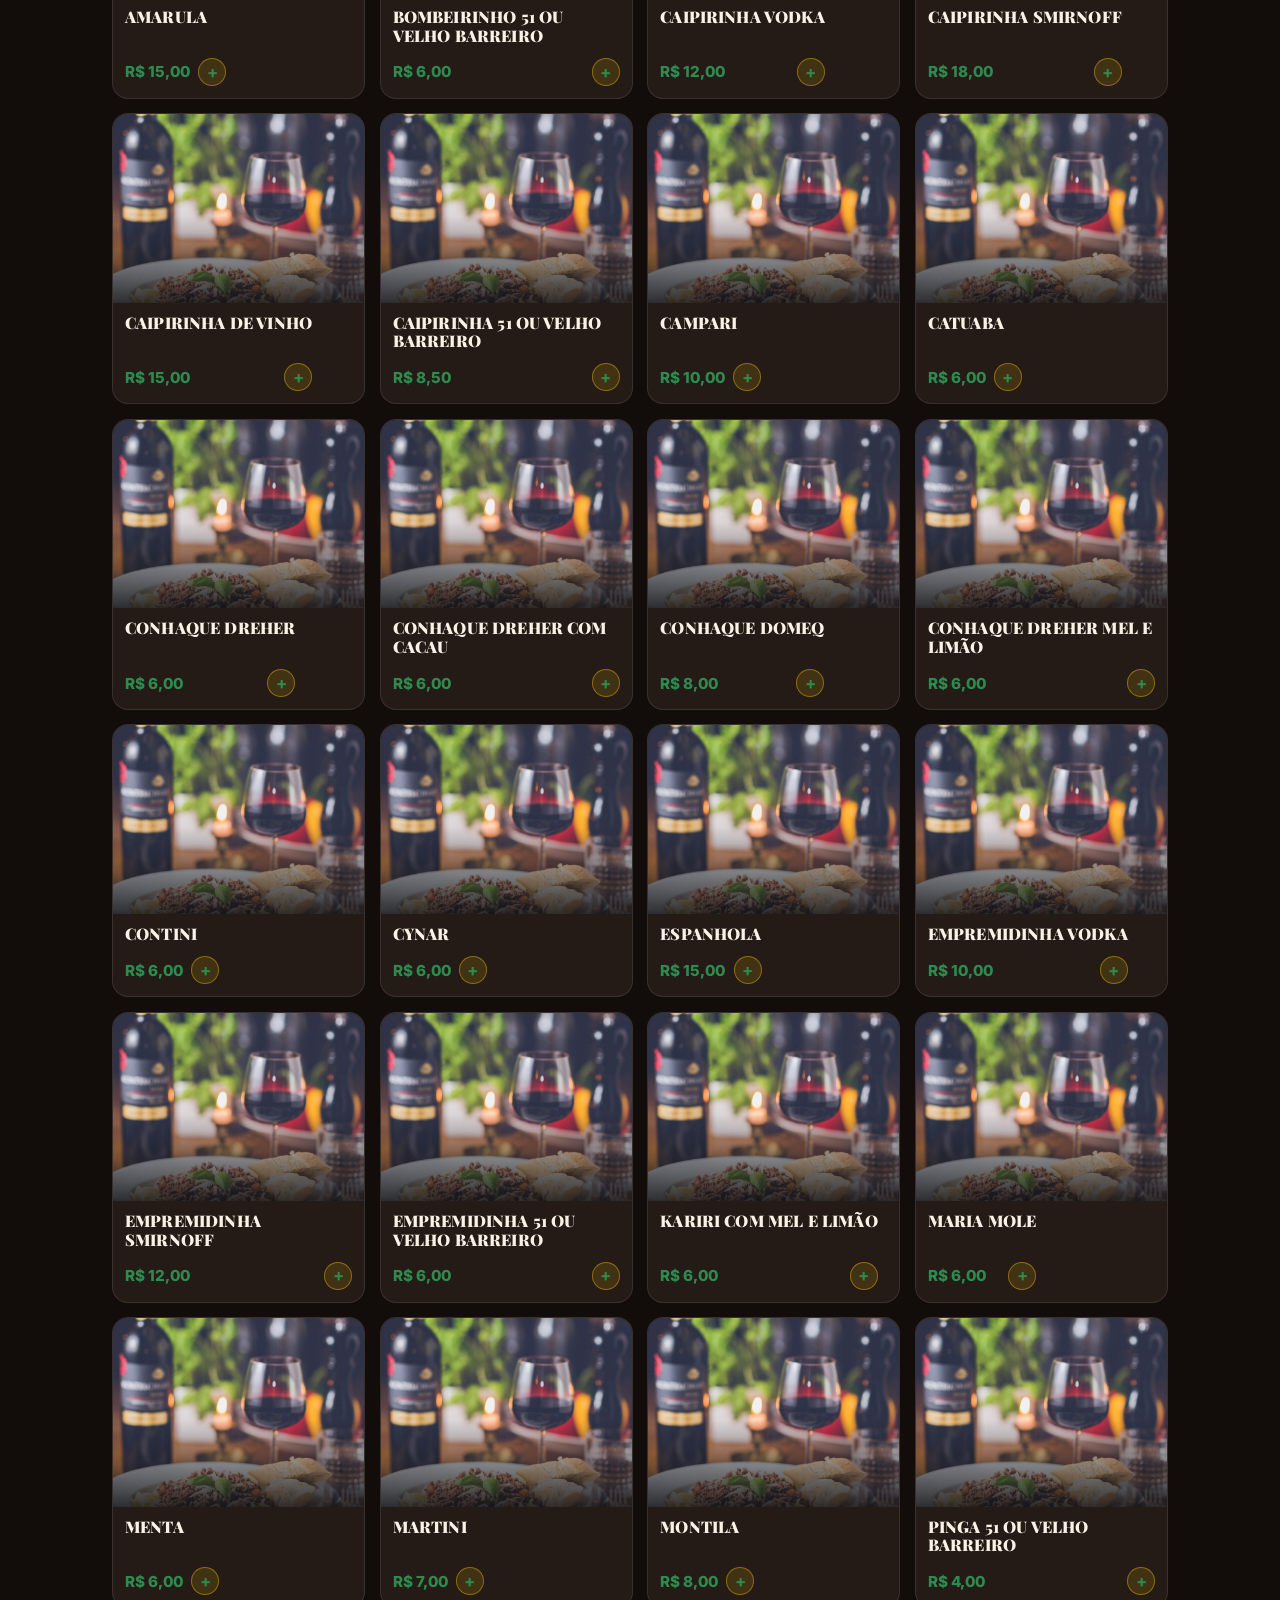
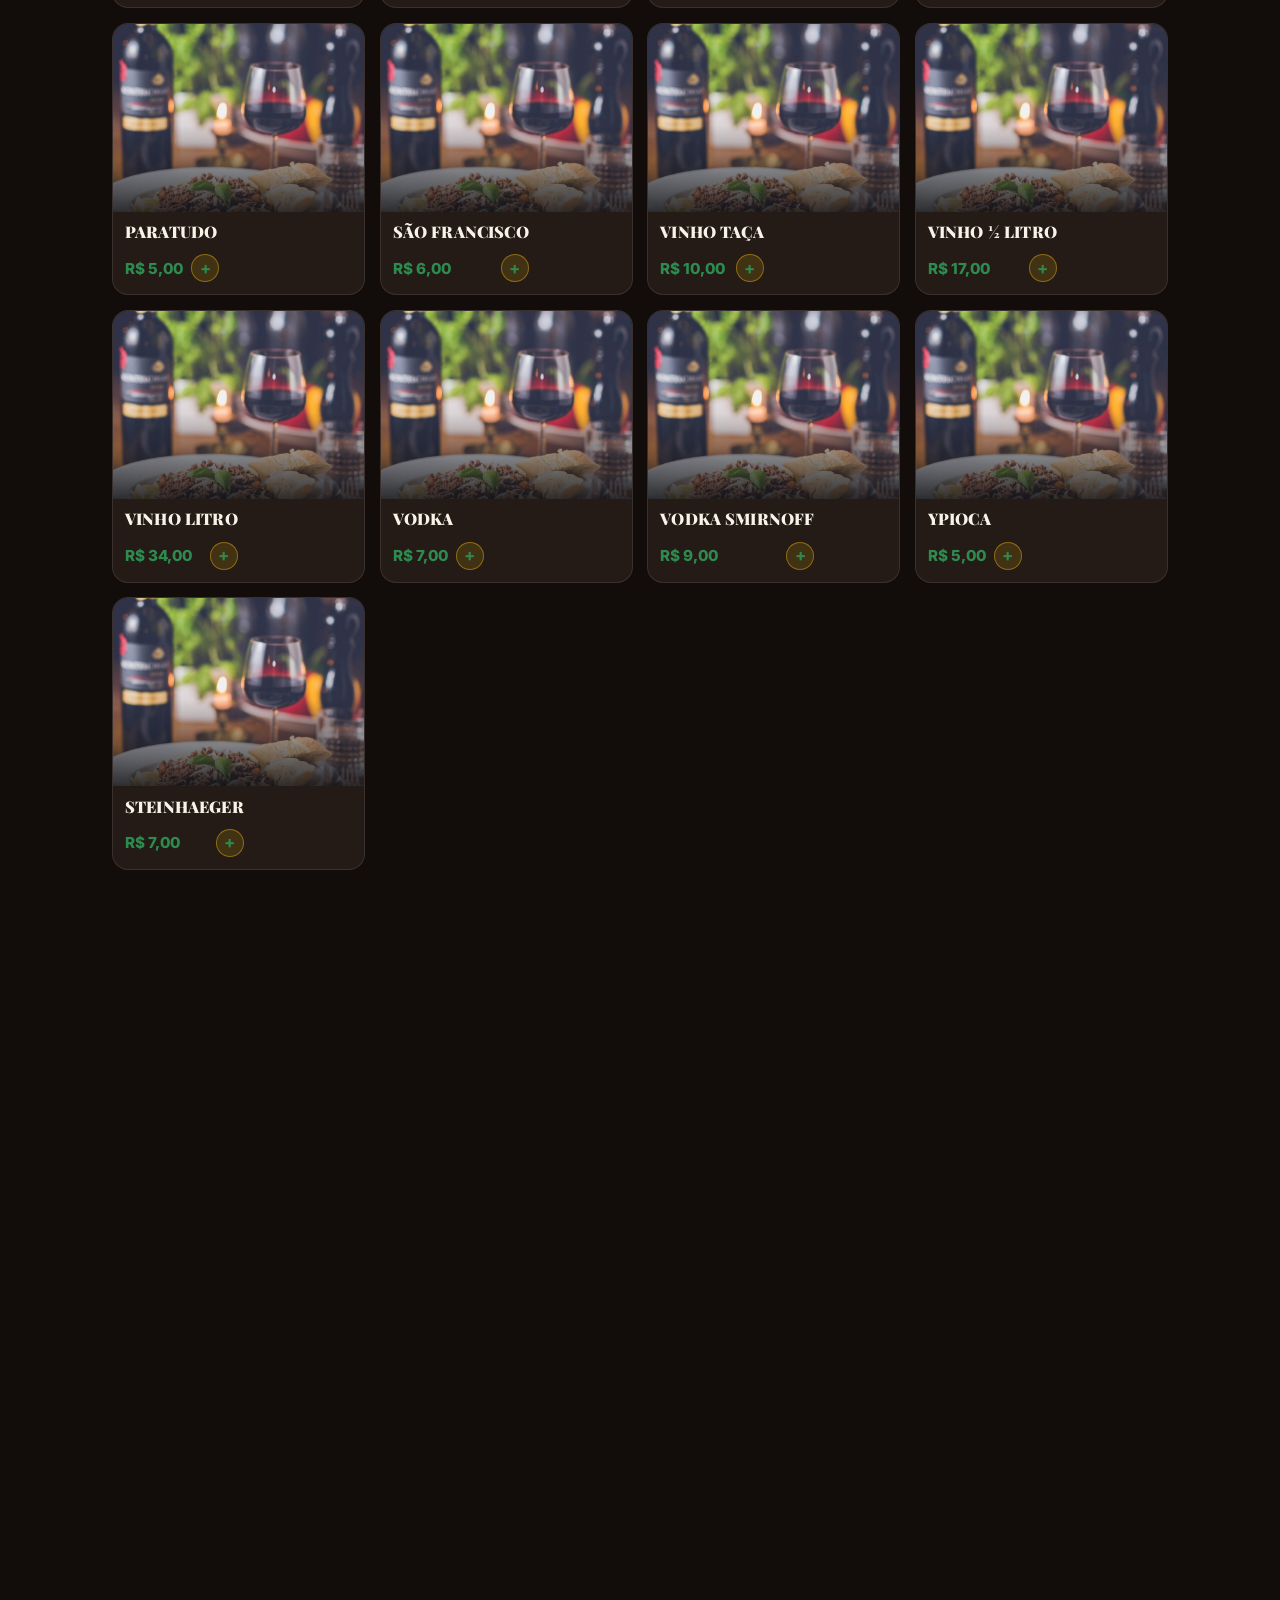
==== commit 842b683f: "Lista 1: bugs de horario/fuso/endereco, cardapio real, acesso privado, limpeza 6 meses, balcao, core" ====
--- a/index.html
+++ b/index.html
@@ -6,12 +6,12 @@
 <meta name="color-scheme" content="dark" />
 <meta name="theme-color" content="#120C0A" />
 <title>Pizzaria Vitória | Pizzas, lanches e pastéis em Ribeirão Pires</title>
-<meta name="description" content="Pizzaria Vitória, o novo sabor de Ribeirão. 66 sabores salgados e 29 doces, todas as pizzas com borda de catupiry grátis, meio a meio pelo valor da mais cara. Delivery em Ribeirão Pires. Peça pelo WhatsApp." />
+<meta name="description" content="Pizzaria Vitória, o novo sabor de Ribeirão. 68 sabores salgados e 31 doces, todas as pizzas com borda de catupiry grátis, meio a meio pelo valor da mais cara. Delivery em Ribeirão Pires. Peça pelo WhatsApp." />
 <link rel="icon" href="assets/img/favicon.png" type="image/png" />
-<link rel="apple-touch-icon" href="assets/img/logo.png" />
+<link rel="apple-touch-icon" href="assets/img/logo.jpg" />
 <meta property="og:type" content="website" />
 <meta property="og:title" content="Pizzaria Vitória | O novo sabor de Ribeirão" />
-<meta property="og:description" content="Cardápio digital com 95 sabores, meio a meio e borda de catupiry grátis. Delivery em Ribeirão Pires." />
+<meta property="og:description" content="Cardápio digital com 99 sabores, meio a meio e borda de catupiry grátis. Delivery em Ribeirão Pires." />
 <meta property="og:image" content="assets/img/compartilhar.jpg" />
 <link rel="preconnect" href="https://fonts.googleapis.com" />
 <link rel="preconnect" href="https://fonts.gstatic.com" crossorigin />
@@ -27,7 +27,7 @@
 
 <header class="topo" data-topo>
   <a class="marca" href="#inicio" aria-label="Pizzaria Vitória — início">
-    <img src="assets/img/logo.png" alt="" width="44" height="44" />
+    <img src="assets/img/logo.jpg" alt="" width="44" height="44" />
     <span>
       <strong>Vitória</strong>
       <small>Pizzaria · Ribeirão Pires</small>
@@ -54,10 +54,10 @@
       <span class="brilho brilho-b"></span>
     </div>
     <div class="capa-conteudo">
-      <img class="capa-logo" src="assets/img/logo.png" alt="Pizzaria Vitória" width="130" height="130" />
+      <img class="capa-logo" src="assets/img/logo.jpg" alt="Pizzaria Vitória" width="130" height="130" />
       <p class="chamada">Pizzaria em Ribeirão Pires · Desde sempre em família</p>
       <h1>O novo sabor<br />de <em>Ribeirão</em>.</h1>
-      <p class="sub">66 sabores salgados e 29 doces, mais lanches e pastéis. <b>Todas as pizzas com borda de catupiry grátis</b> e meio a meio pelo valor da mais cara. Monte o pedido aqui e mande pelo WhatsApp.</p>
+      <p class="sub">68 sabores salgados e 31 doces, mais lanches, pastéis e porções. <b>Todas as pizzas com borda de catupiry grátis</b> e meio a meio pelo valor da mais cara. Monte o pedido aqui e mande pelo WhatsApp.</p>
 
       <div class="selos">
         <span class="selo nota"><b>5,0</b> <i aria-hidden="true">★★★★★</i> <small>no Google</small></span>
@@ -67,7 +67,6 @@
 
       <div class="capa-botoes">
         <a class="botao primario grande" href="#cardapio">Montar minha pizza</a>
-        <a class="botao contorno" href="https://wa.me/5511994516869?text=Ol%C3%A1%21%20Vim%20pelo%20site%20e%20quero%20fazer%20um%20pedido." target="_blank" rel="noopener">Falar no WhatsApp</a>
       </div>
       <a class="insta" href="https://www.instagram.com/" target="_blank" rel="noopener">@pizzariavitoria no Instagram</a>
     </div>
@@ -75,9 +74,9 @@
   </section>
 
   <section class="faixa" aria-label="Informações rápidas">
-    <div><b>18h às 23h30</b><small>de segunda a segunda</small></div>
+    <div><b>17h30 às 23h40</b><small>de segunda a segunda</small></div>
     <div><b>Delivery</b><small>e retirada no balcão</small></div>
-    <div><b>95 sabores</b><small>66 salgados e 29 doces</small></div>
+    <div><b>99 sabores</b><small>68 salgados e 31 doces</small></div>
     <div><b>Meio a meio</b><small>vale o valor da mais cara</small></div>
   </section>
 
@@ -130,7 +129,7 @@
     </div>
   </section>
 
-  <section class="secao fidelidade" aria-labelledby="t-fid" data-surge>
+  <section class="secao fidelidade" aria-labelledby="t-fid" data-surge hidden>
     <div class="fid-caixa">
       <p class="chamada">Programa de fidelidade</p>
       <h2 id="t-fid">Seu cartão de selos</h2>
@@ -173,7 +172,7 @@
   </section>
 
   <section class="secao chamada-final" data-surge>
-    <img src="assets/img/logo.png" alt="" width="84" height="84" />
+    <img src="assets/img/logo.jpg" alt="" width="84" height="84" />
     <h2>Deu vontade de pizza?</h2>
     <p>Monte a sua no cardápio e mande pra gente. A confirmação vem no seu WhatsApp na hora.</p>
     <button class="botao primario grande" type="button" data-abrir-carrinho>Finalizar meu pedido</button>
@@ -181,7 +180,7 @@
 </main>
 
 <footer class="rodape">
-  <img src="assets/img/logo.png" alt="Pizzaria Vitória" width="60" height="60" />
+  <img src="assets/img/logo.jpg" alt="Pizzaria Vitória" width="60" height="60" />
   <p class="slogan">O novo sabor de Ribeirão</p>
   <p class="end">Rua Pedro Rípoli, 104 · Barro Branco · Ribeirão Pires — SP</p>
   <div class="rodape-links">
@@ -231,7 +230,7 @@
         </div>
         <div class="caixa-retirada" data-caixa-retirada hidden>
           <b>Retirar no balcão</b>
-          <span>R. Eunice Cerqueira Innocencio, 245<br />Jd. Quaresmeira · Suzano — SP</span>
+          <span>Rua Pedro Rípoli, 104<br />Barro Branco · Ribeirão Pires — SP</span>
           <span class="ir-ate-botoes compacto">
             <a href="https://www.google.com/maps/dir/?api=1&destination=Rua%20Pedro%20R%C3%ADpoli%2C%20104%20-%20Barro%20Branco%2C%20Ribeir%C3%A3o%20Pires%20-%20SP%2C%2009407-100" target="_blank" rel="noopener">🗺️ Google Maps</a>
             <a href="https://www.waze.com/ul?q=Rua%20Pedro%20R%C3%ADpoli%2C%20104%20-%20Barro%20Branco%2C%20Ribeir%C3%A3o%20Pires%20-%20SP%2C%2009407-100&navigate=yes" target="_blank" rel="noopener">🚗 Waze</a>
@@ -292,7 +291,7 @@
       <div class="linha-total linha-taxa" data-linha-taxa hidden><span>Taxa de entrega</span><b data-taxa-valor>—</b></div>
       <div class="linha-total linha-desconto" data-linha-desconto hidden><span data-desconto-rot>Desconto</span><b data-desconto-valor>—</b></div>
       <div class="linha-total linha-geral" data-linha-geral hidden><span>Total</span><b data-total-geral>R$ 0,00</b></div>
-      <p class="aviso-taxa" data-pendente>taxa de entrega a confirmar com a loja</p>
+      <p class="aviso-taxa" data-pendente>Não encontrou seu bairro? <a href="https://wa.me/5511994516869" target="_blank" rel="noopener">Fale conosco pelo WhatsApp</a>.</p>
       <p class="tempo-preparo" data-preparo hidden></p>
       <button class="botao primario grande" type="submit" data-enviar>Enviar pedido no WhatsApp</button>
       <p class="status" data-status role="status" aria-live="polite"></p>
--- a/assets/css/estilo.css
+++ b/assets/css/estilo.css
@@ -1,13 +1,13 @@
 :root{
-  /* Paleta da pizzaria: preto morno de forno, dourado de massa assada
-     e vermelho de molho. Trocar aqui muda o site inteiro. */
+  /* Paleta da pizzaria: fundo preto, vermelho e verde do logo.
+     Trocar aqui muda o site inteiro. */
   --preto:#120C0A;
   --carvao:#1B1310;
   --giz:#241A16;
   --giz-claro:#2F221C;
   --linha:rgba(255,255,255,.10);
-  --amarelo:#E9A93C;
-  --amarelo-forte:#F6C874;
+  --amarelo:#2E8B4F;
+  --amarelo-forte:#4CAF50;
   --vermelho:#D42A20;
   --laranja:#DC5A1E;
   --creme:#F8F2E7;
--- a/assets/css/estilo.css
+++ b/assets/css/estilo.css
@@ -1,13 +1,13 @@
 :root{
-  /* Paleta da pizzaria: preto morno de forno, dourado de massa assada
-     e vermelho de molho. Trocar aqui muda o site inteiro. */
+  /* Paleta da pizzaria: fundo preto, vermelho e verde do logo.
+     Trocar aqui muda o site inteiro. */
   --preto:#120C0A;
   --carvao:#1B1310;
   --giz:#241A16;
   --giz-claro:#2F221C;
   --linha:rgba(255,255,255,.10);
-  --amarelo:#E9A93C;
-  --amarelo-forte:#F6C874;
+  --amarelo:#2E8B4F;
+  --amarelo-forte:#4CAF50;
   --vermelho:#D42A20;
   --laranja:#DC5A1E;
   --creme:#F8F2E7;
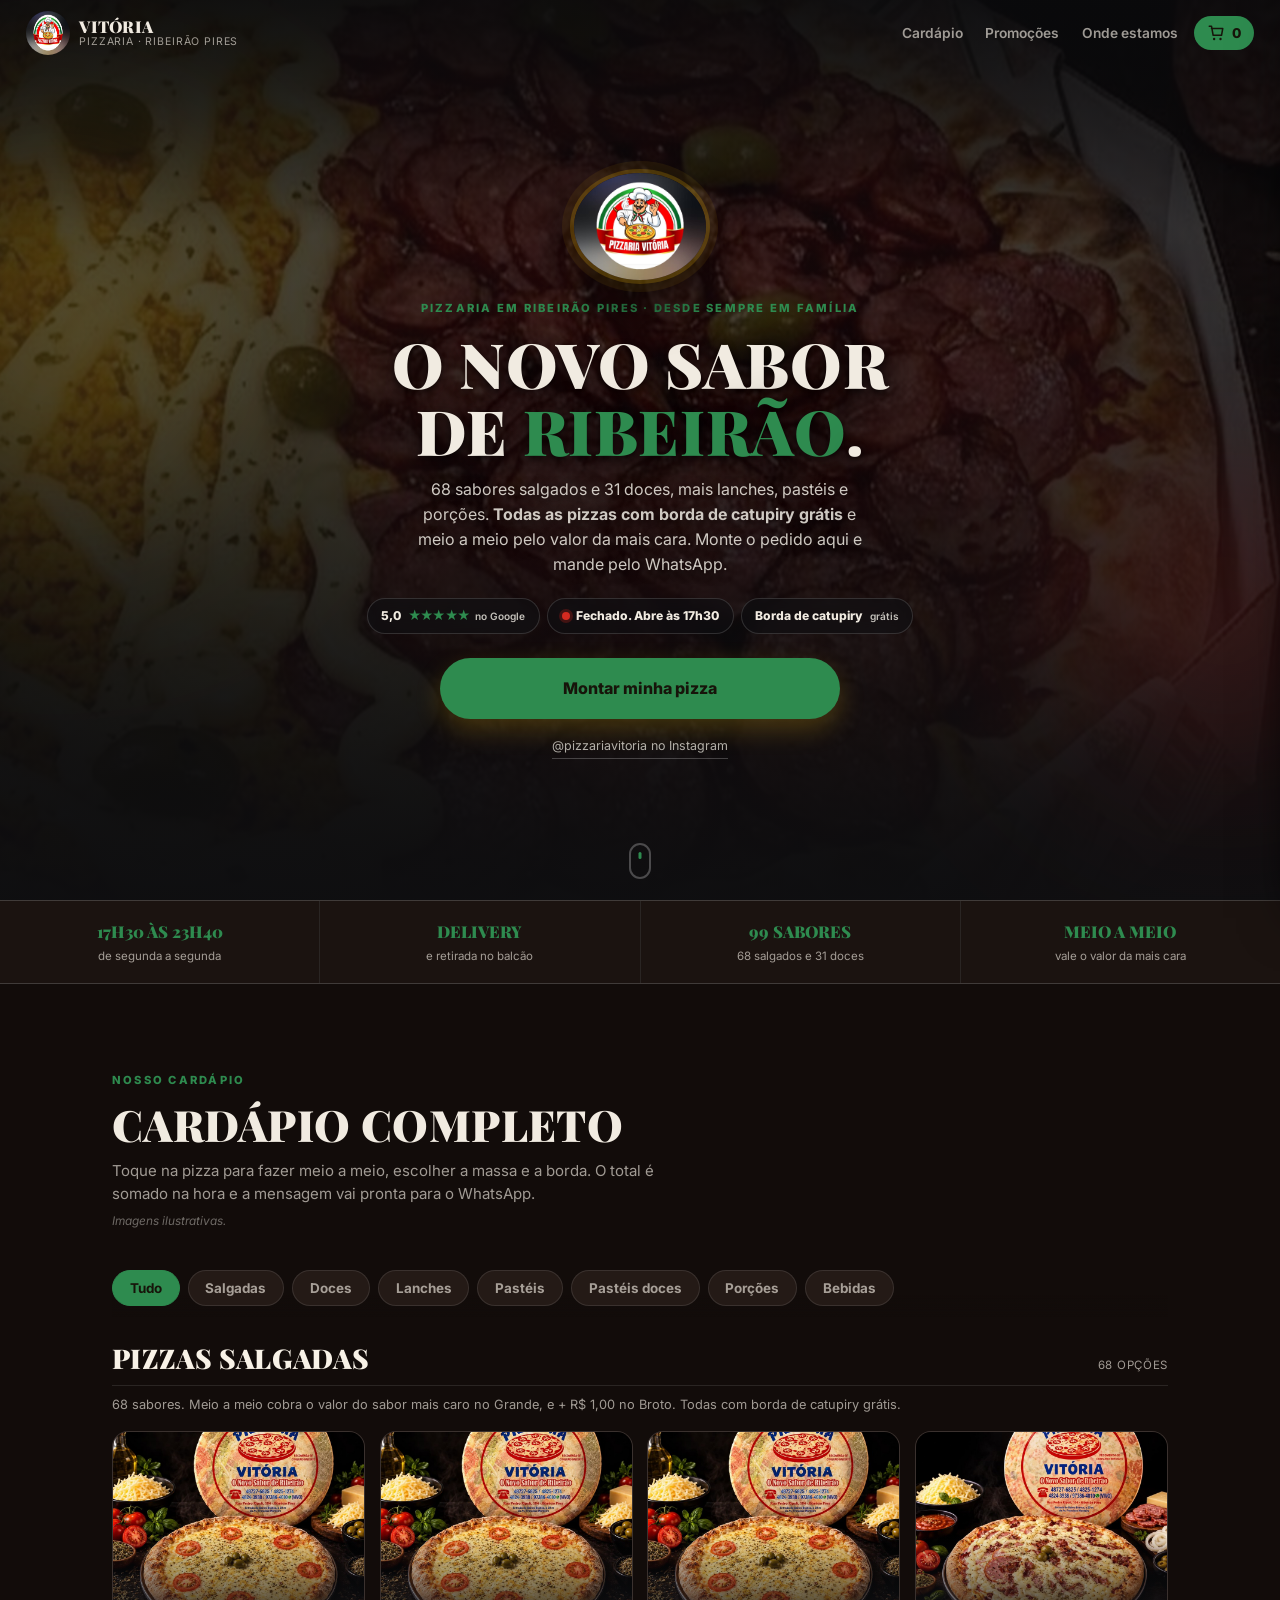
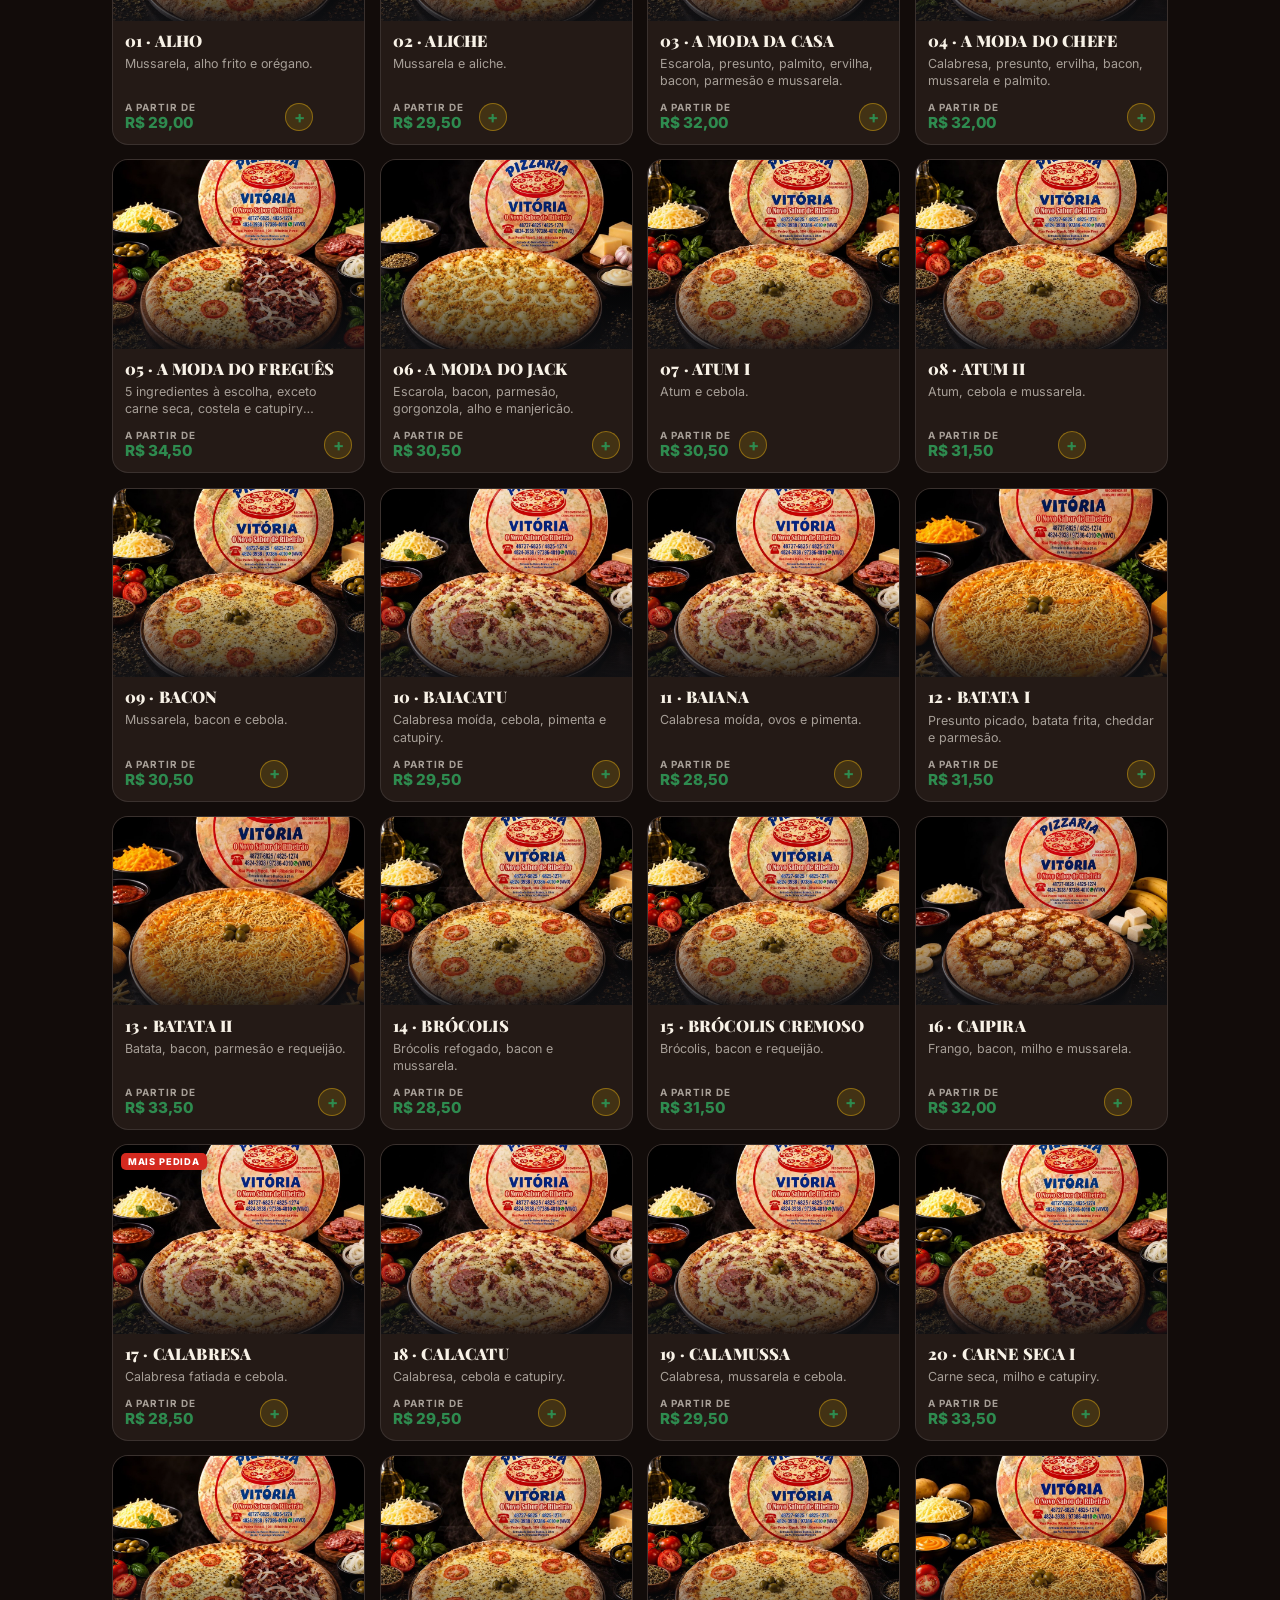
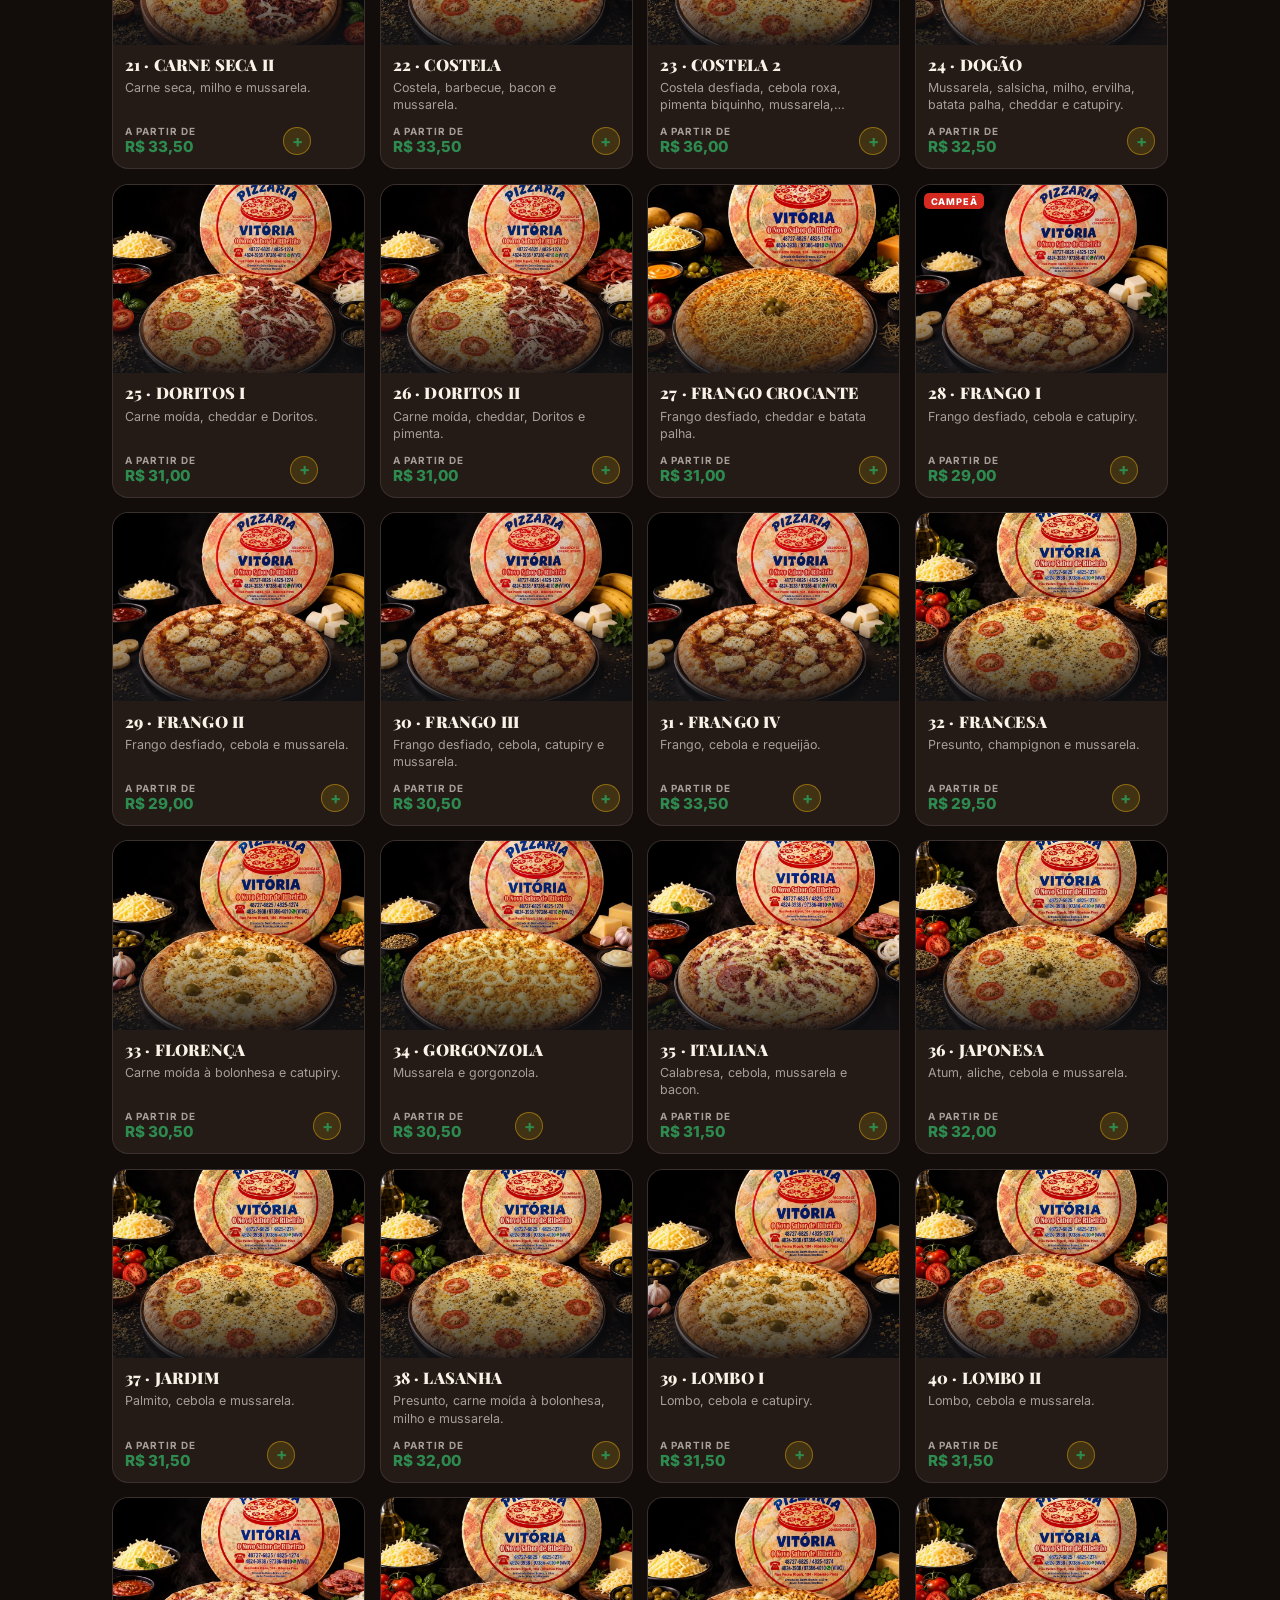
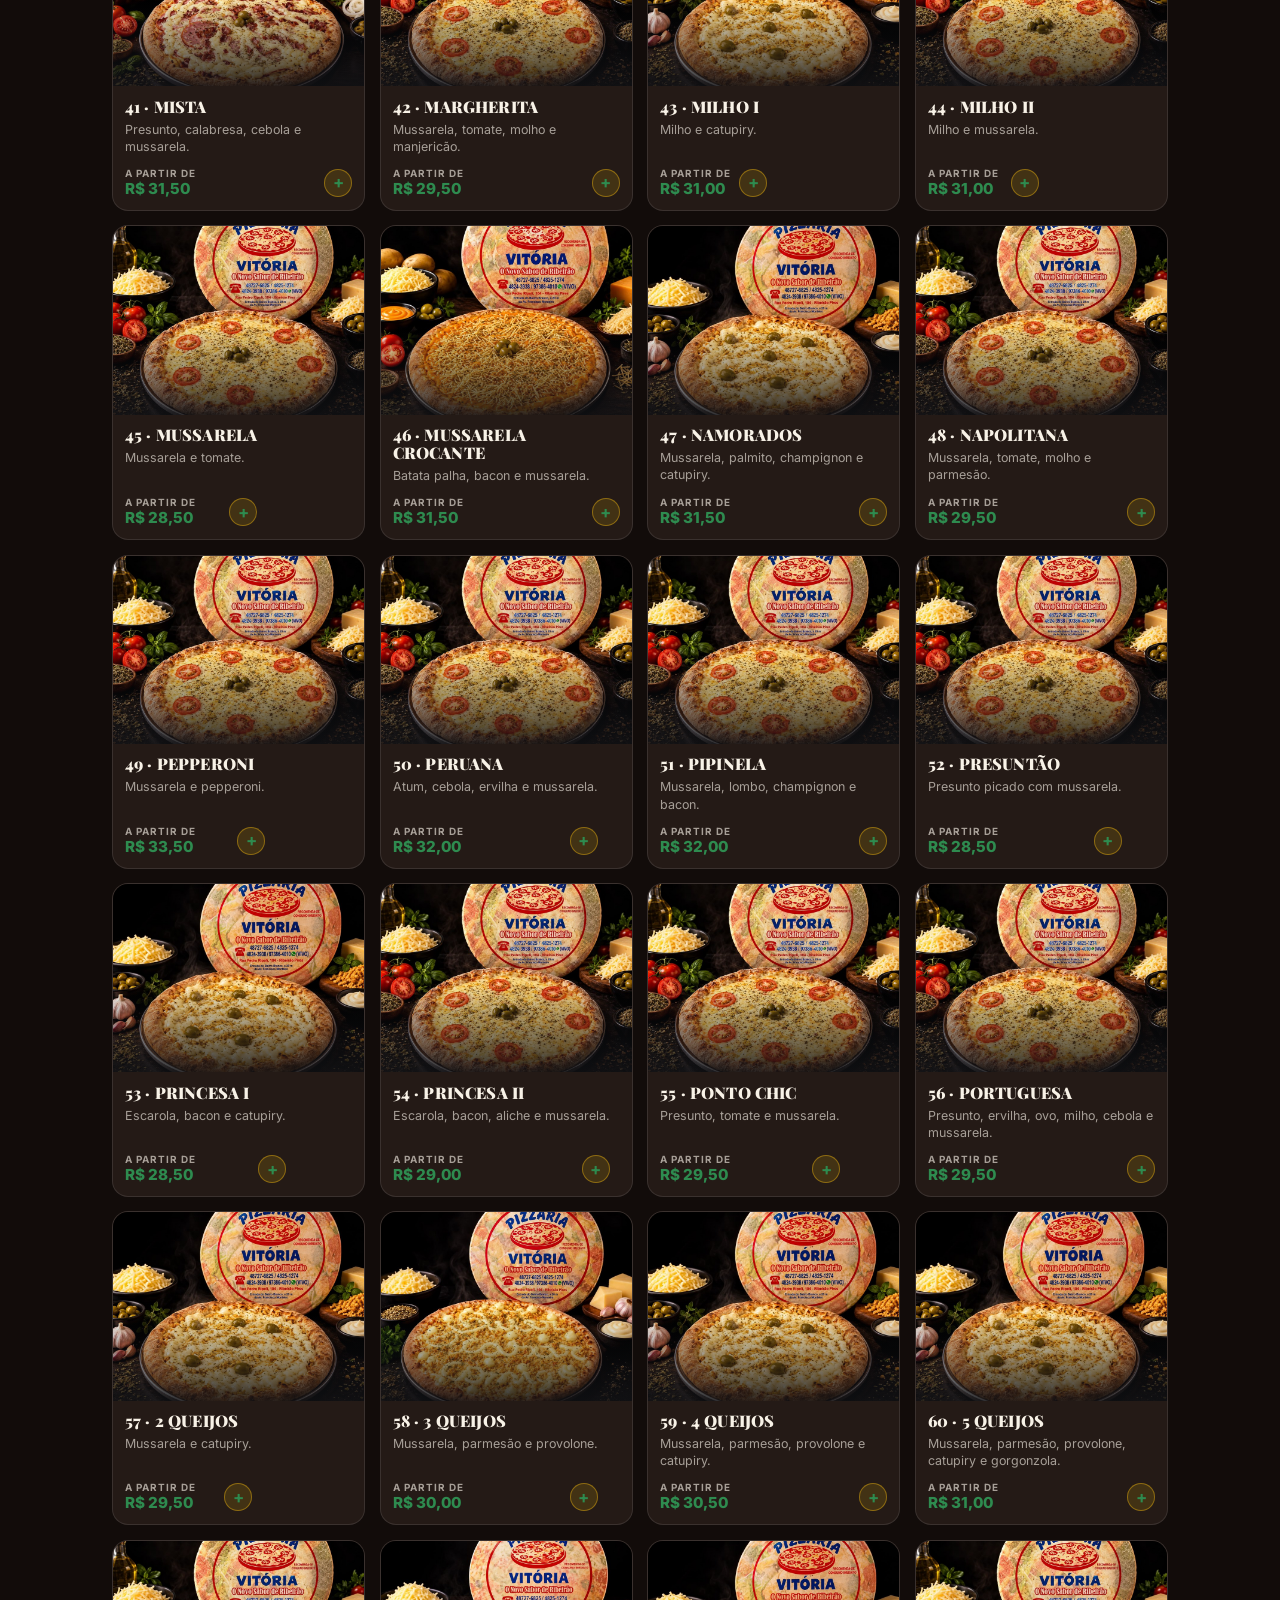
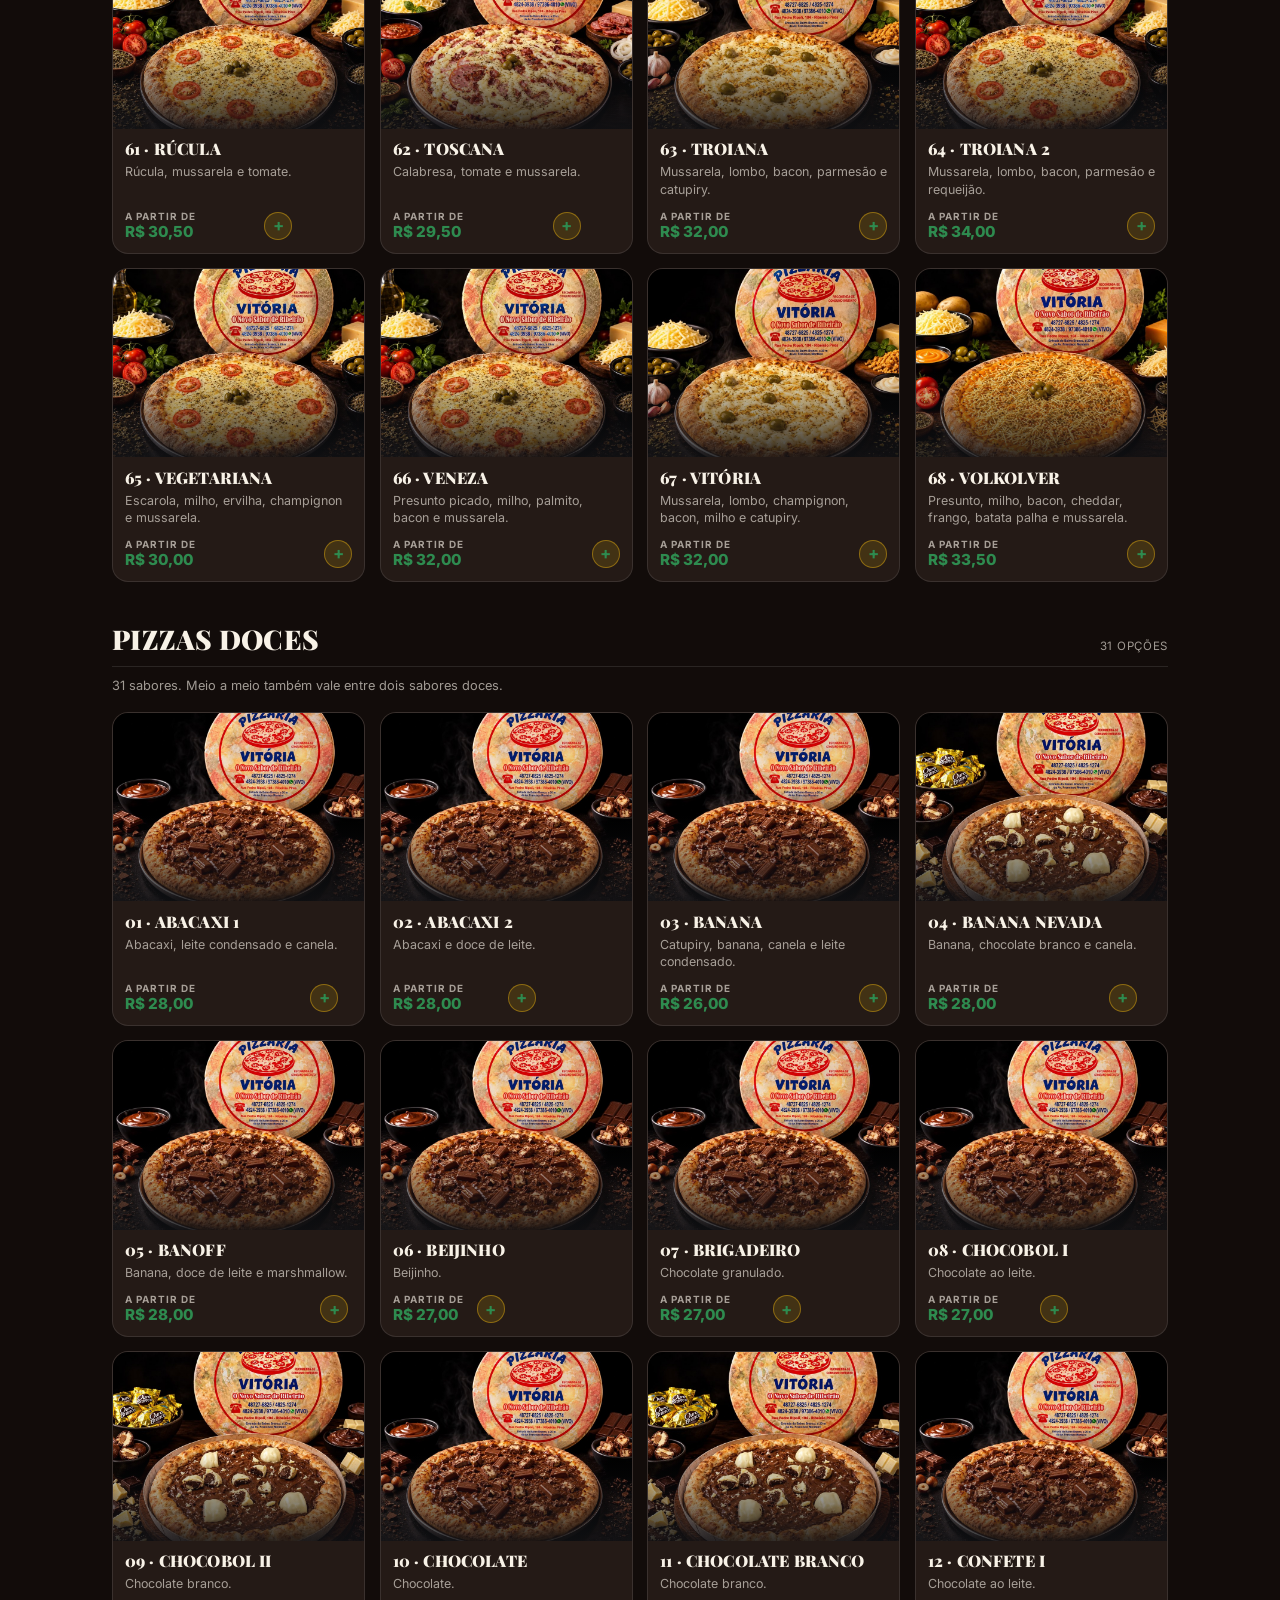
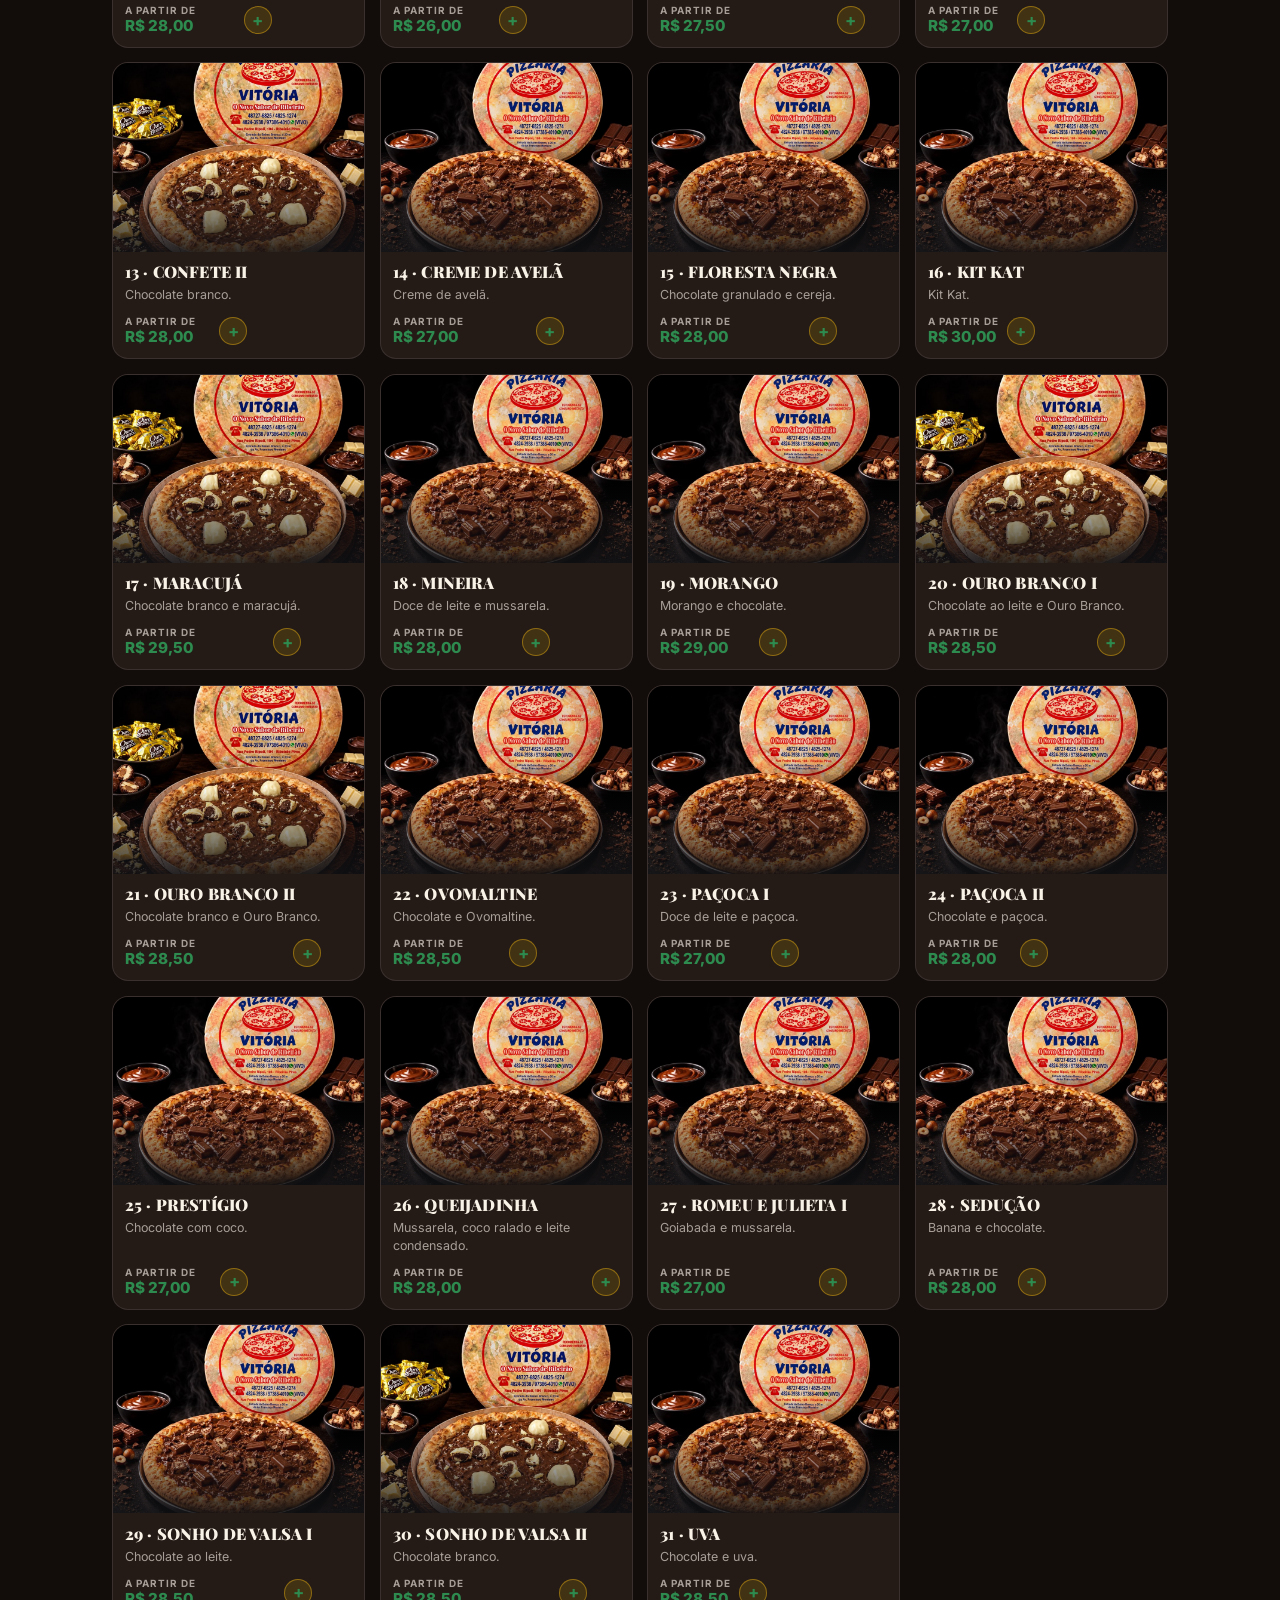
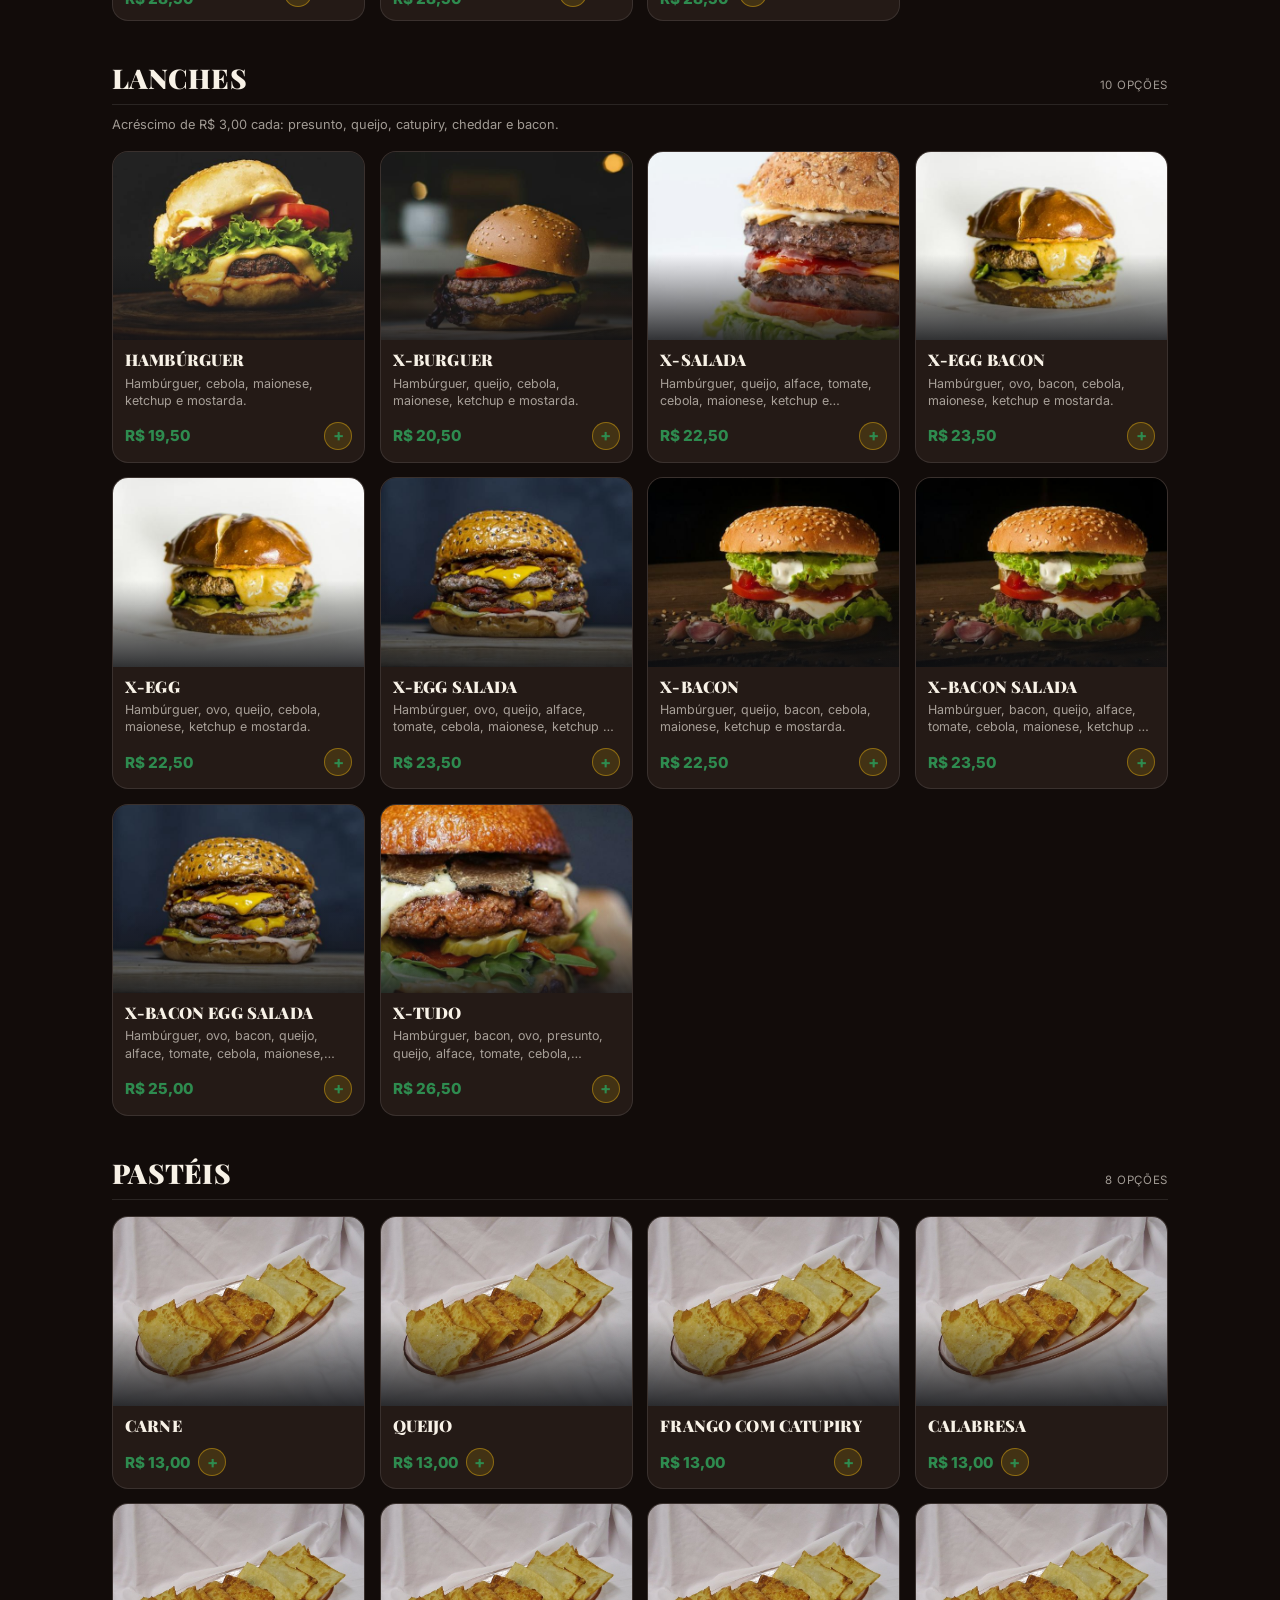
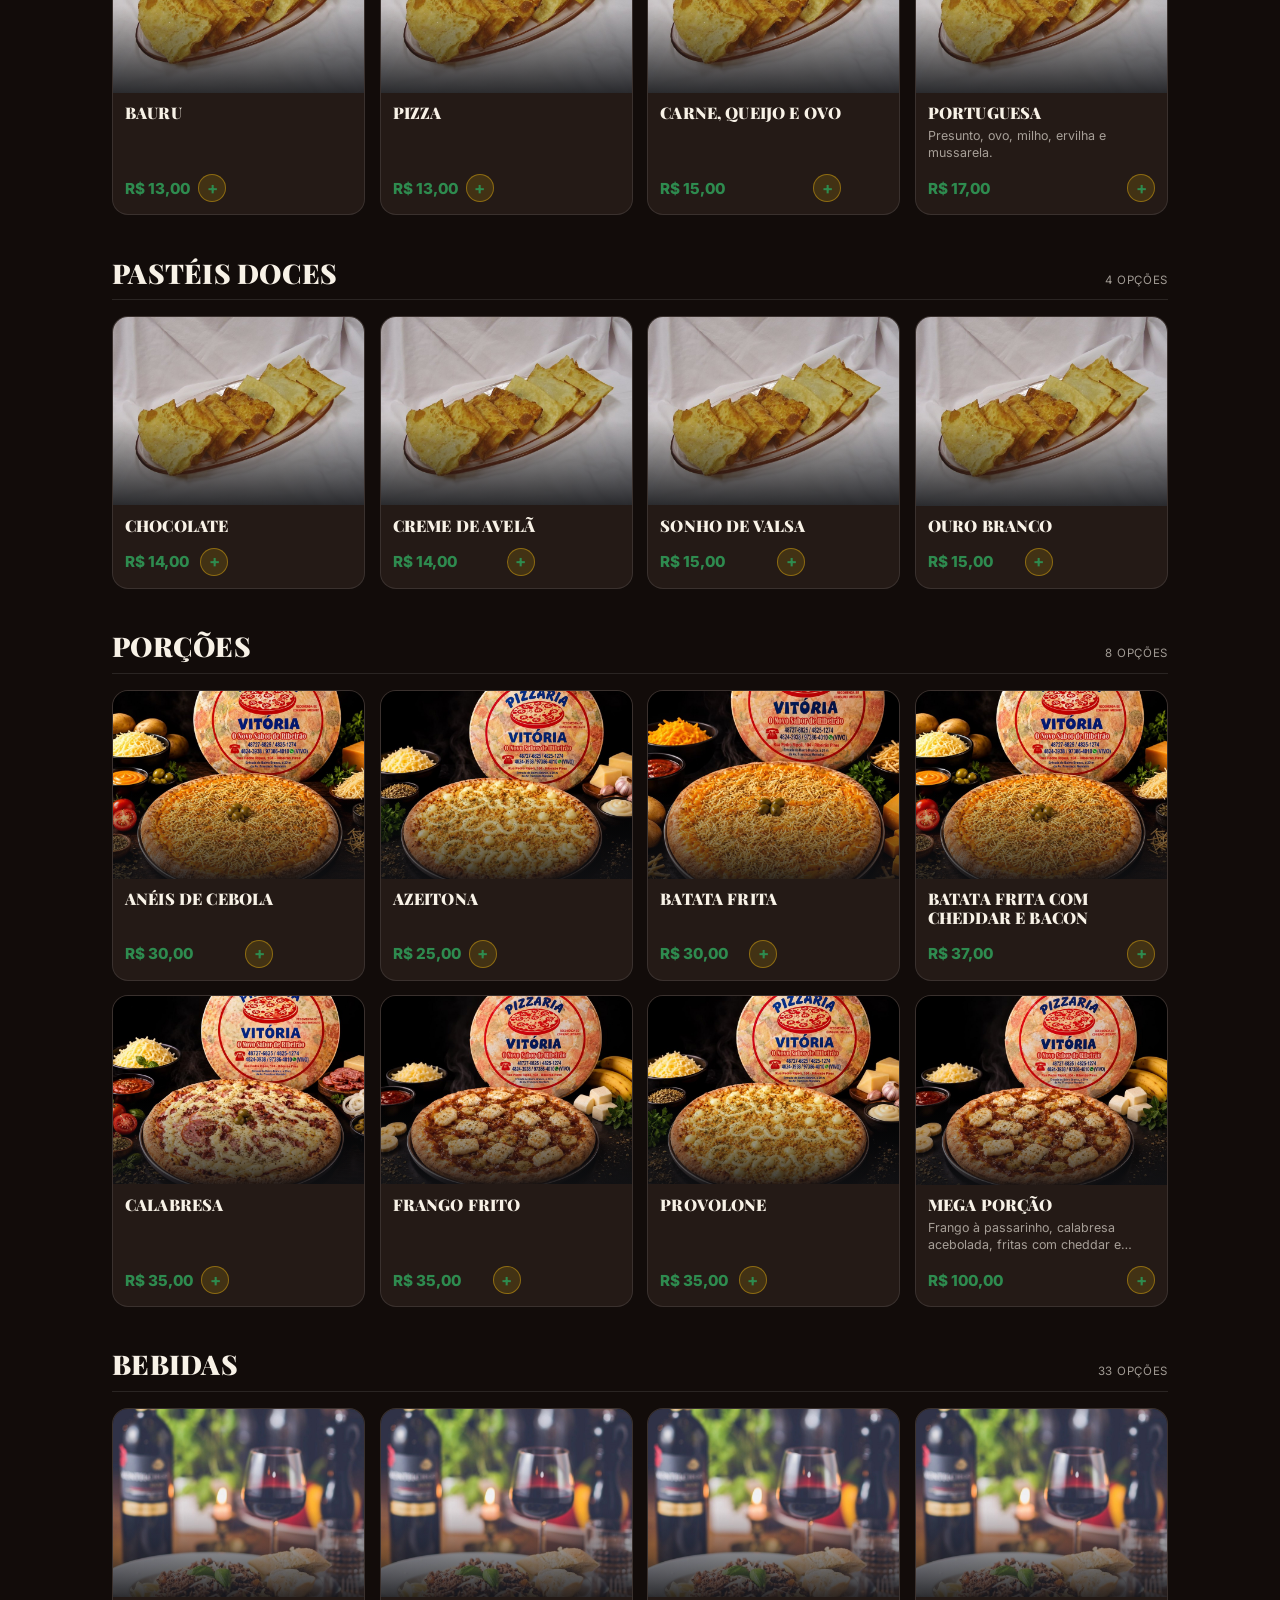
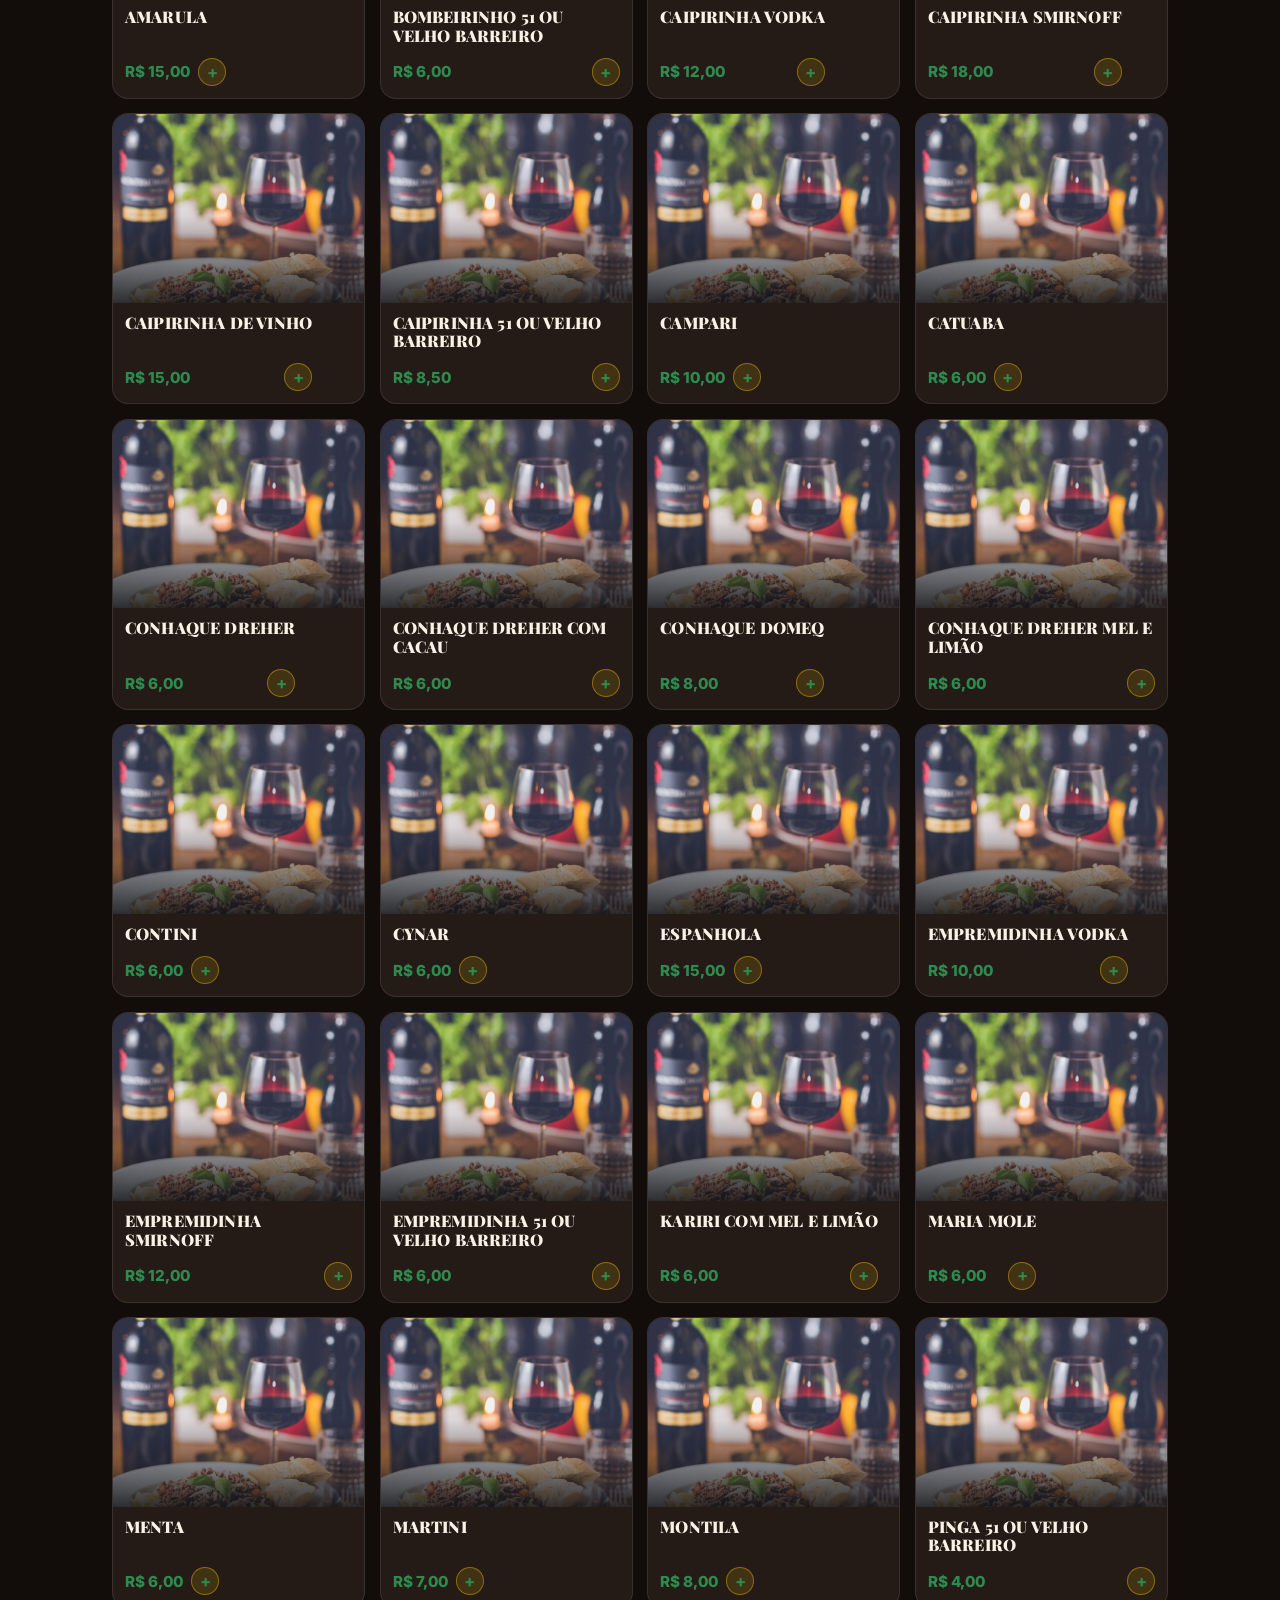
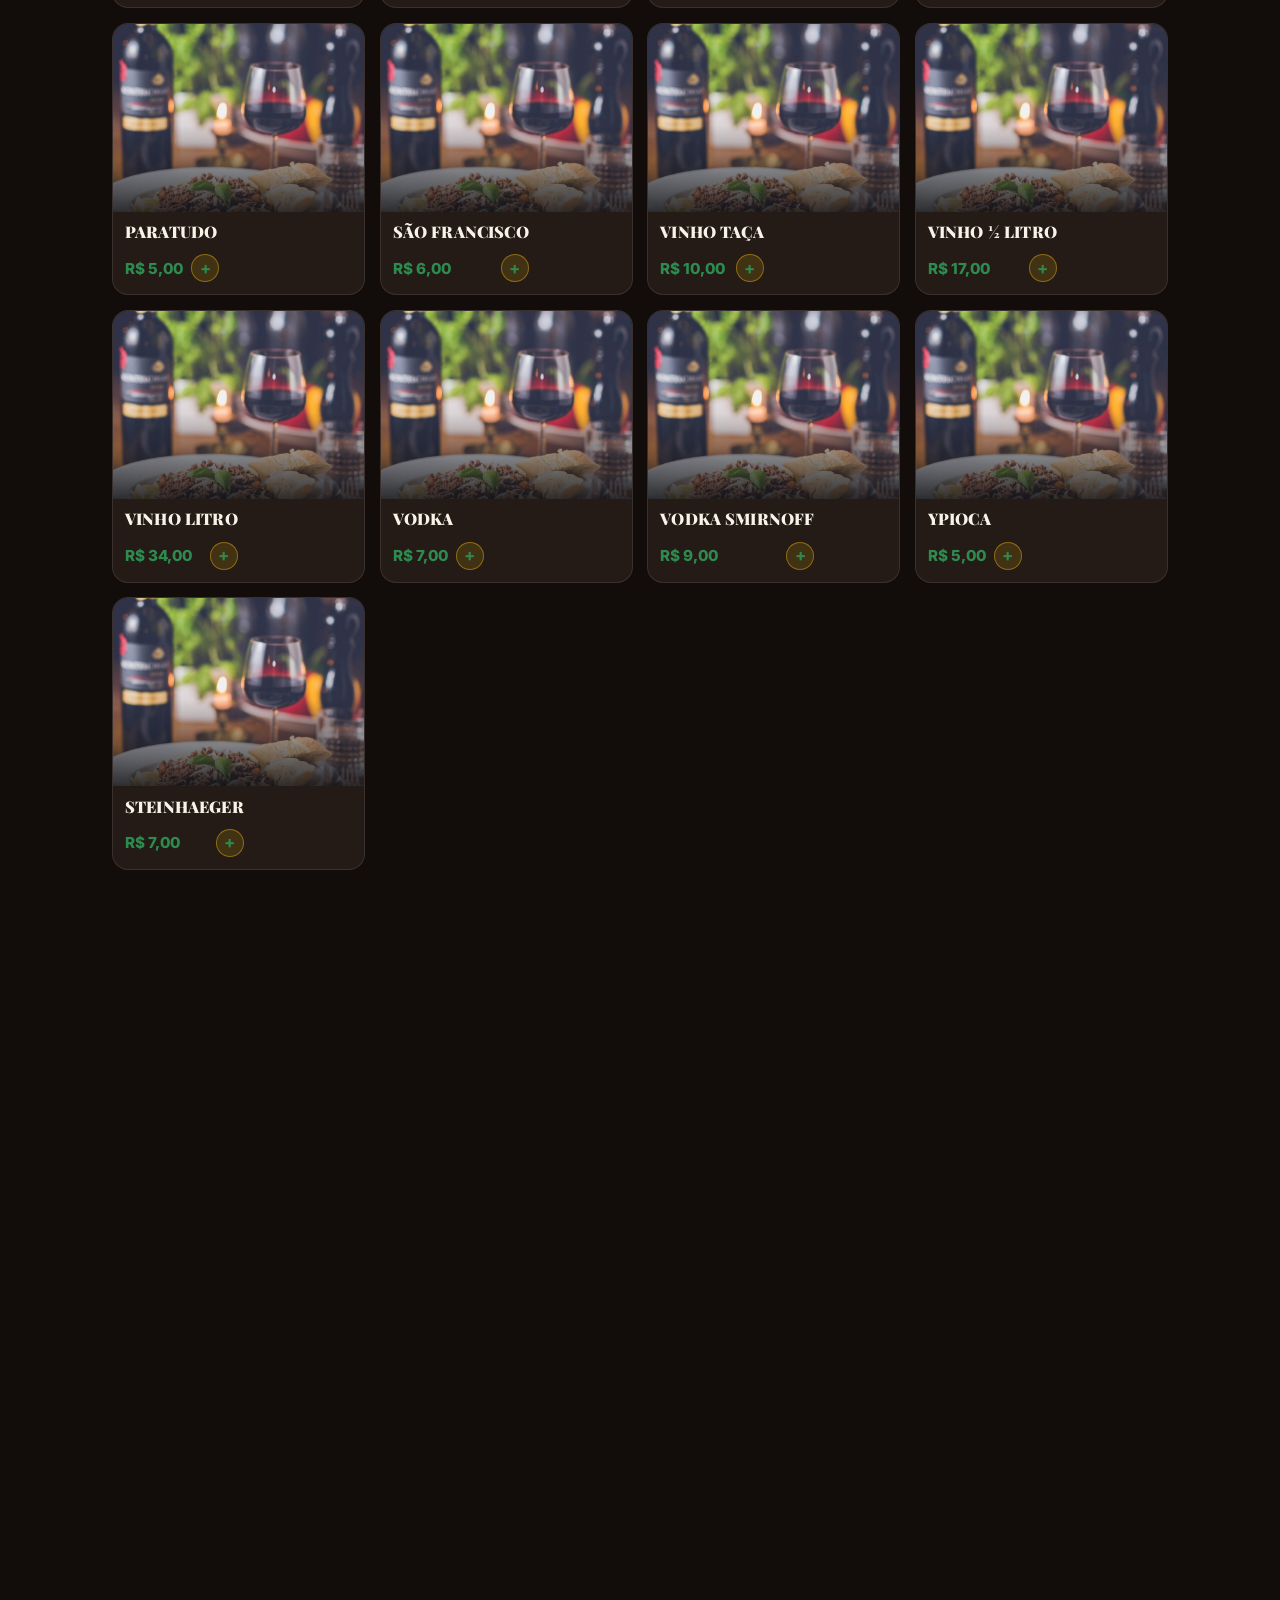
==== commit 12acee8c: "Lista 2: rodape certo, sem botao de impressao, cabecalho do restaurante corrigido, paleta so vermelh" ====
--- a/index.html
+++ b/index.html
@@ -187,7 +187,7 @@
     <a href="https://wa.me/5511994516869" target="_blank" rel="noopener">WhatsApp (11) 99451-6869</a>
     <a href="https://www.instagram.com/" target="_blank" rel="noopener">@pizzariavitoria</a>
   </div>
-  <small>Site por <a href="https://criasiteweb.github.io" target="_blank" rel="noopener">Criasiteweb</a></small>
+  <small>Criado por <a href="https://criasite.site/cria-site-vitrine" target="_blank" rel="noopener">Cria Site</a></small>
 </footer>
 
 <button class="flutuante" type="button" data-abrir-carrinho hidden data-flutuante>
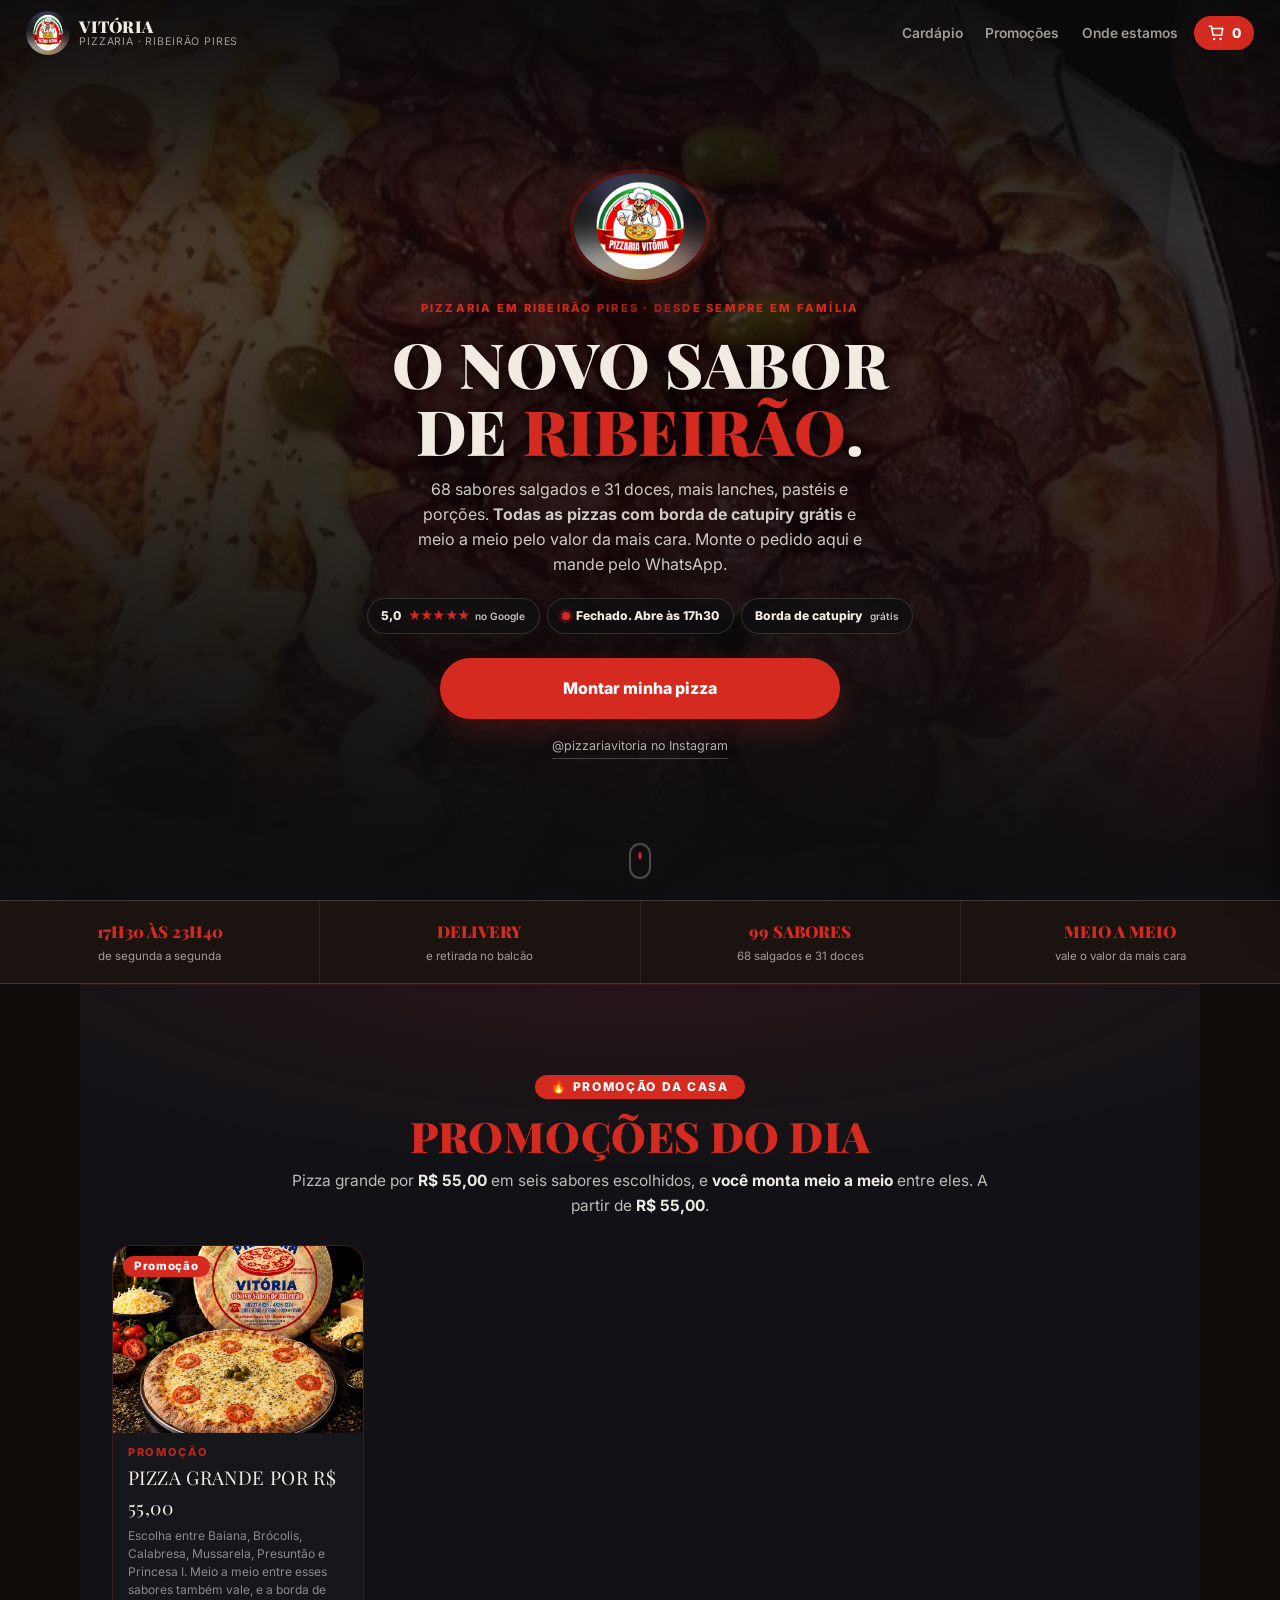
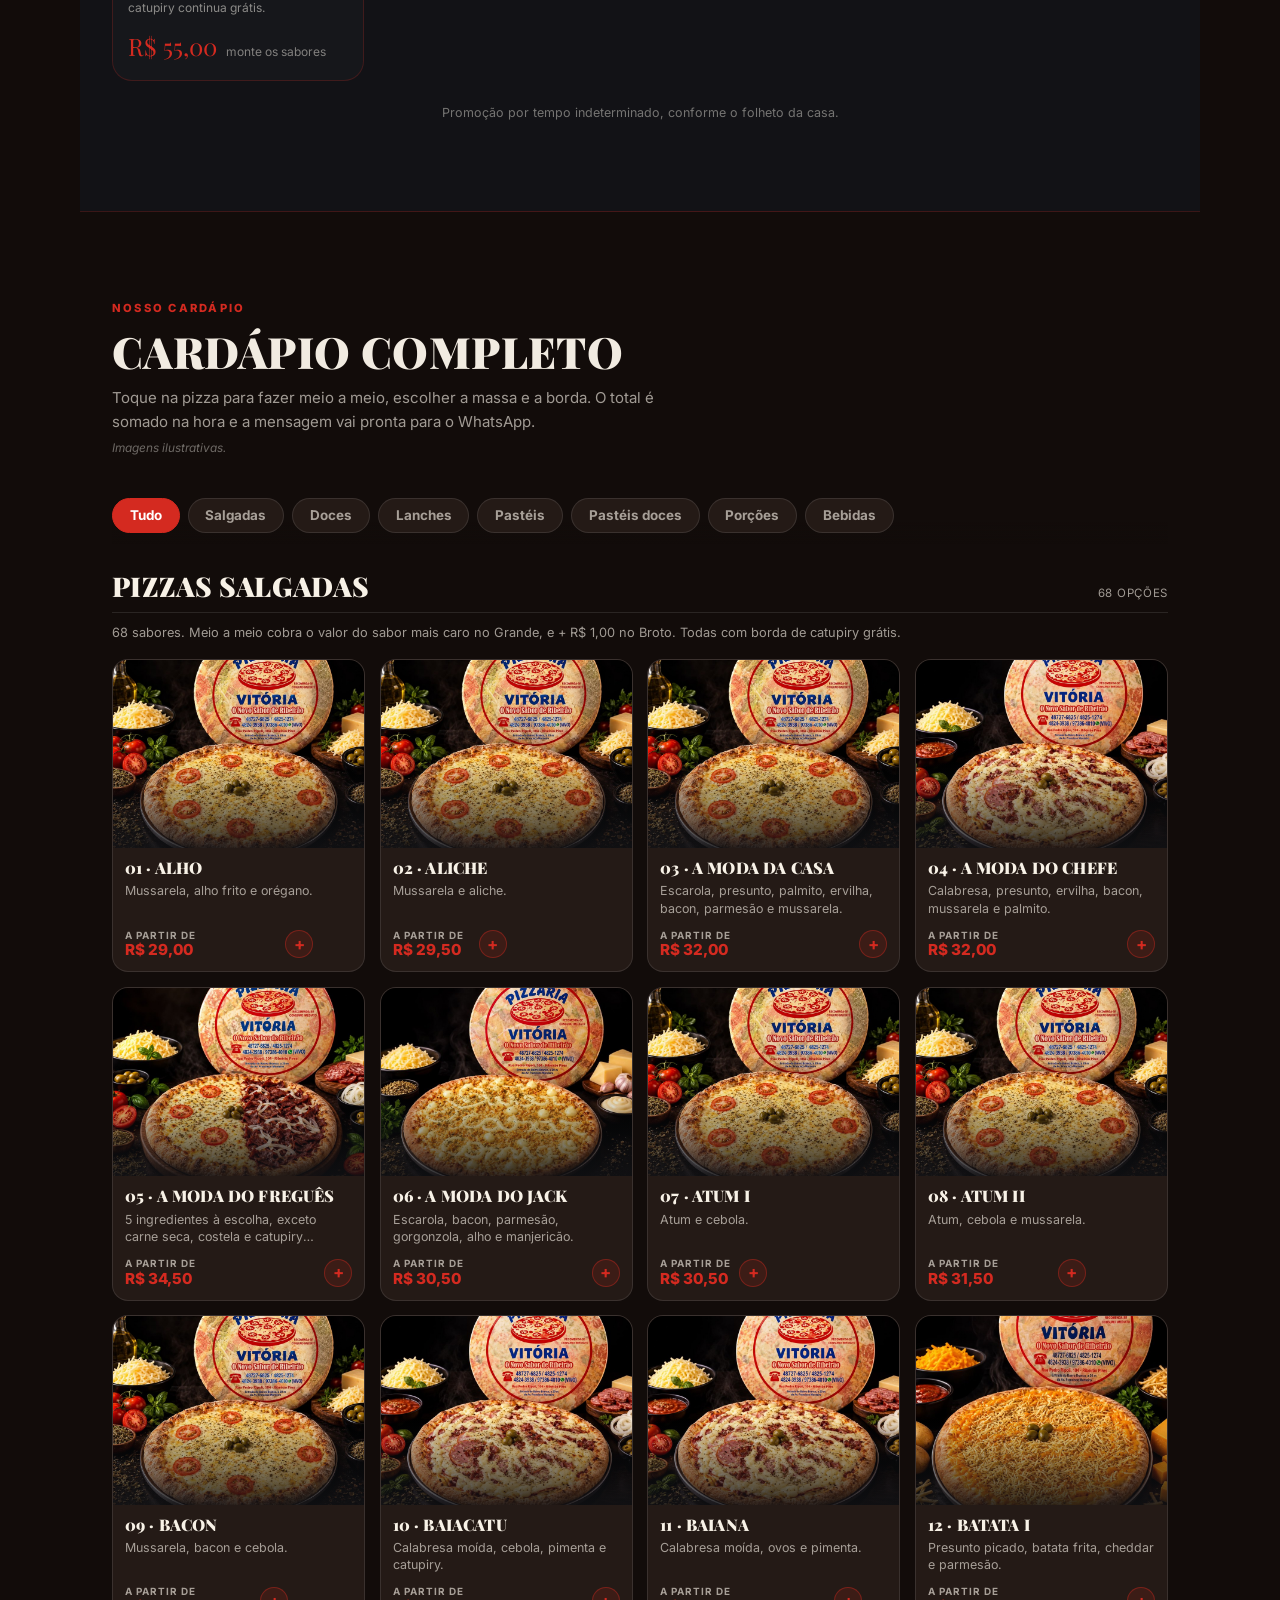
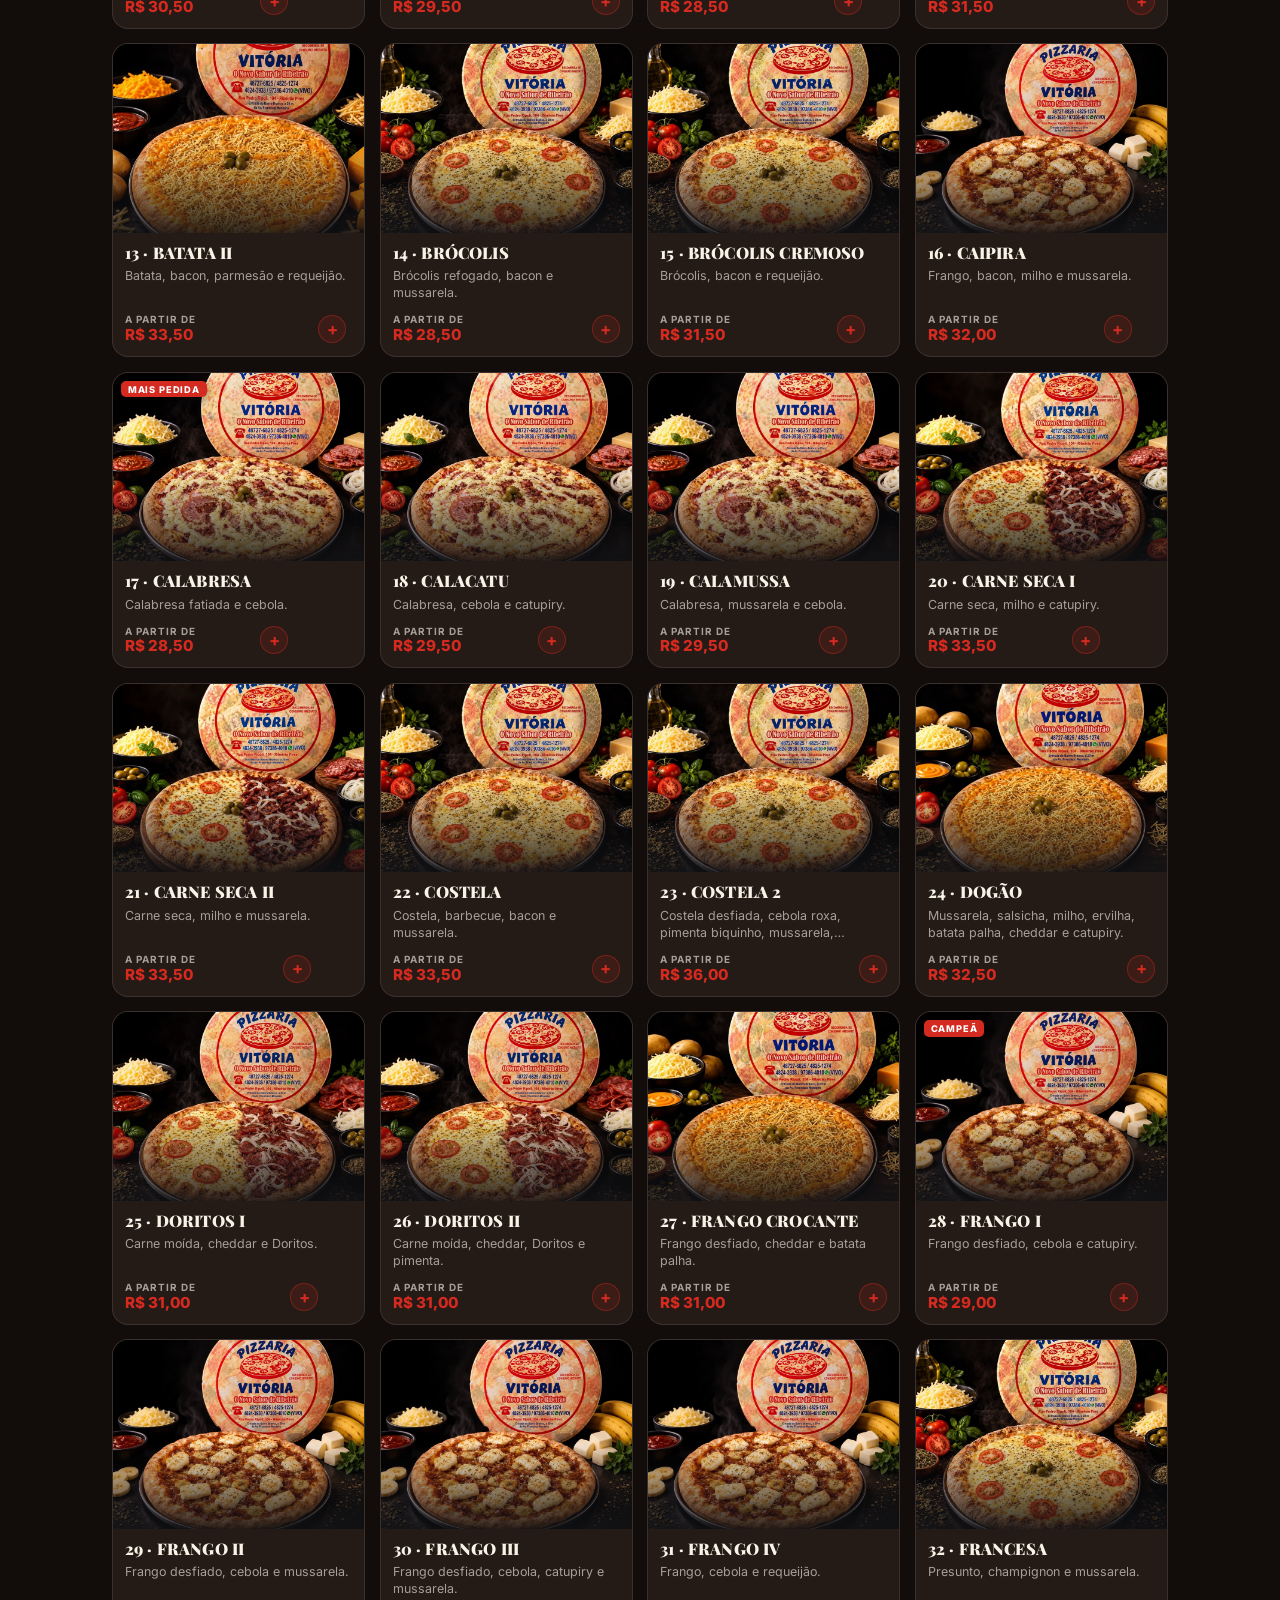
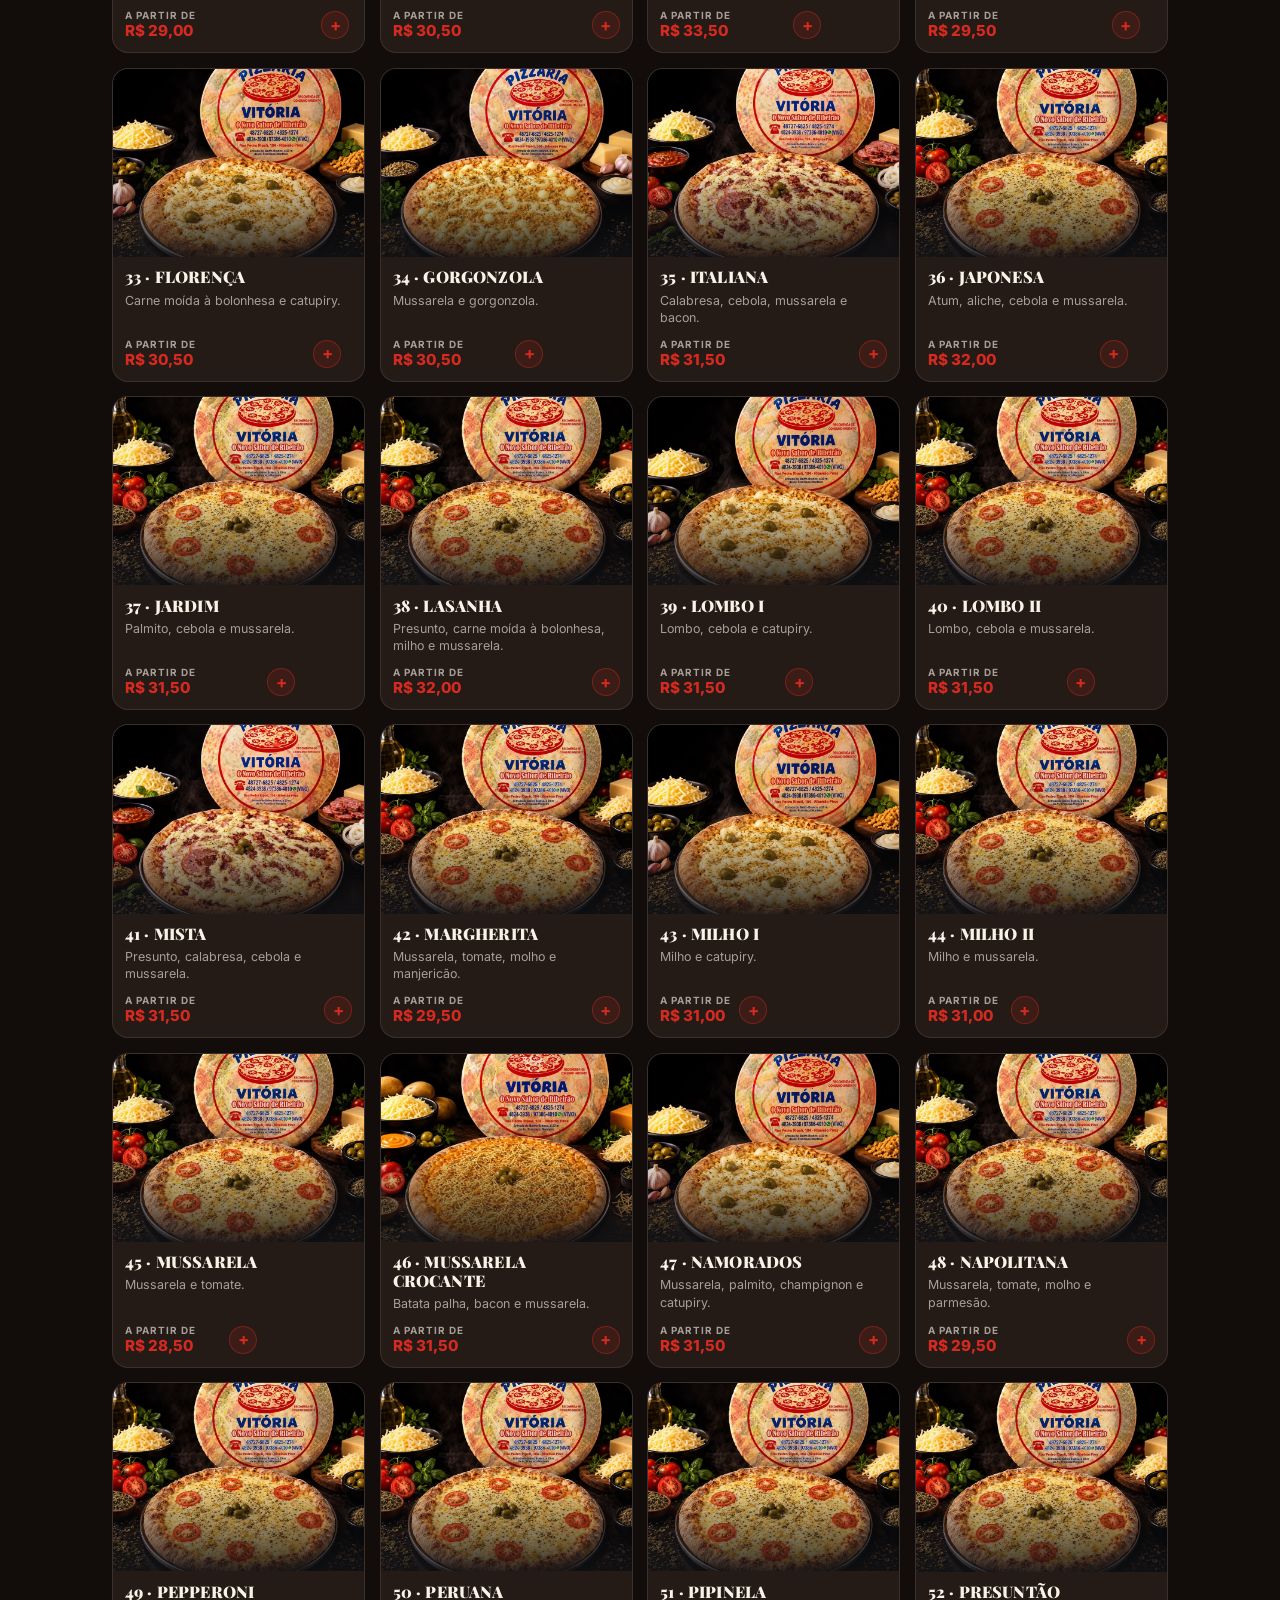
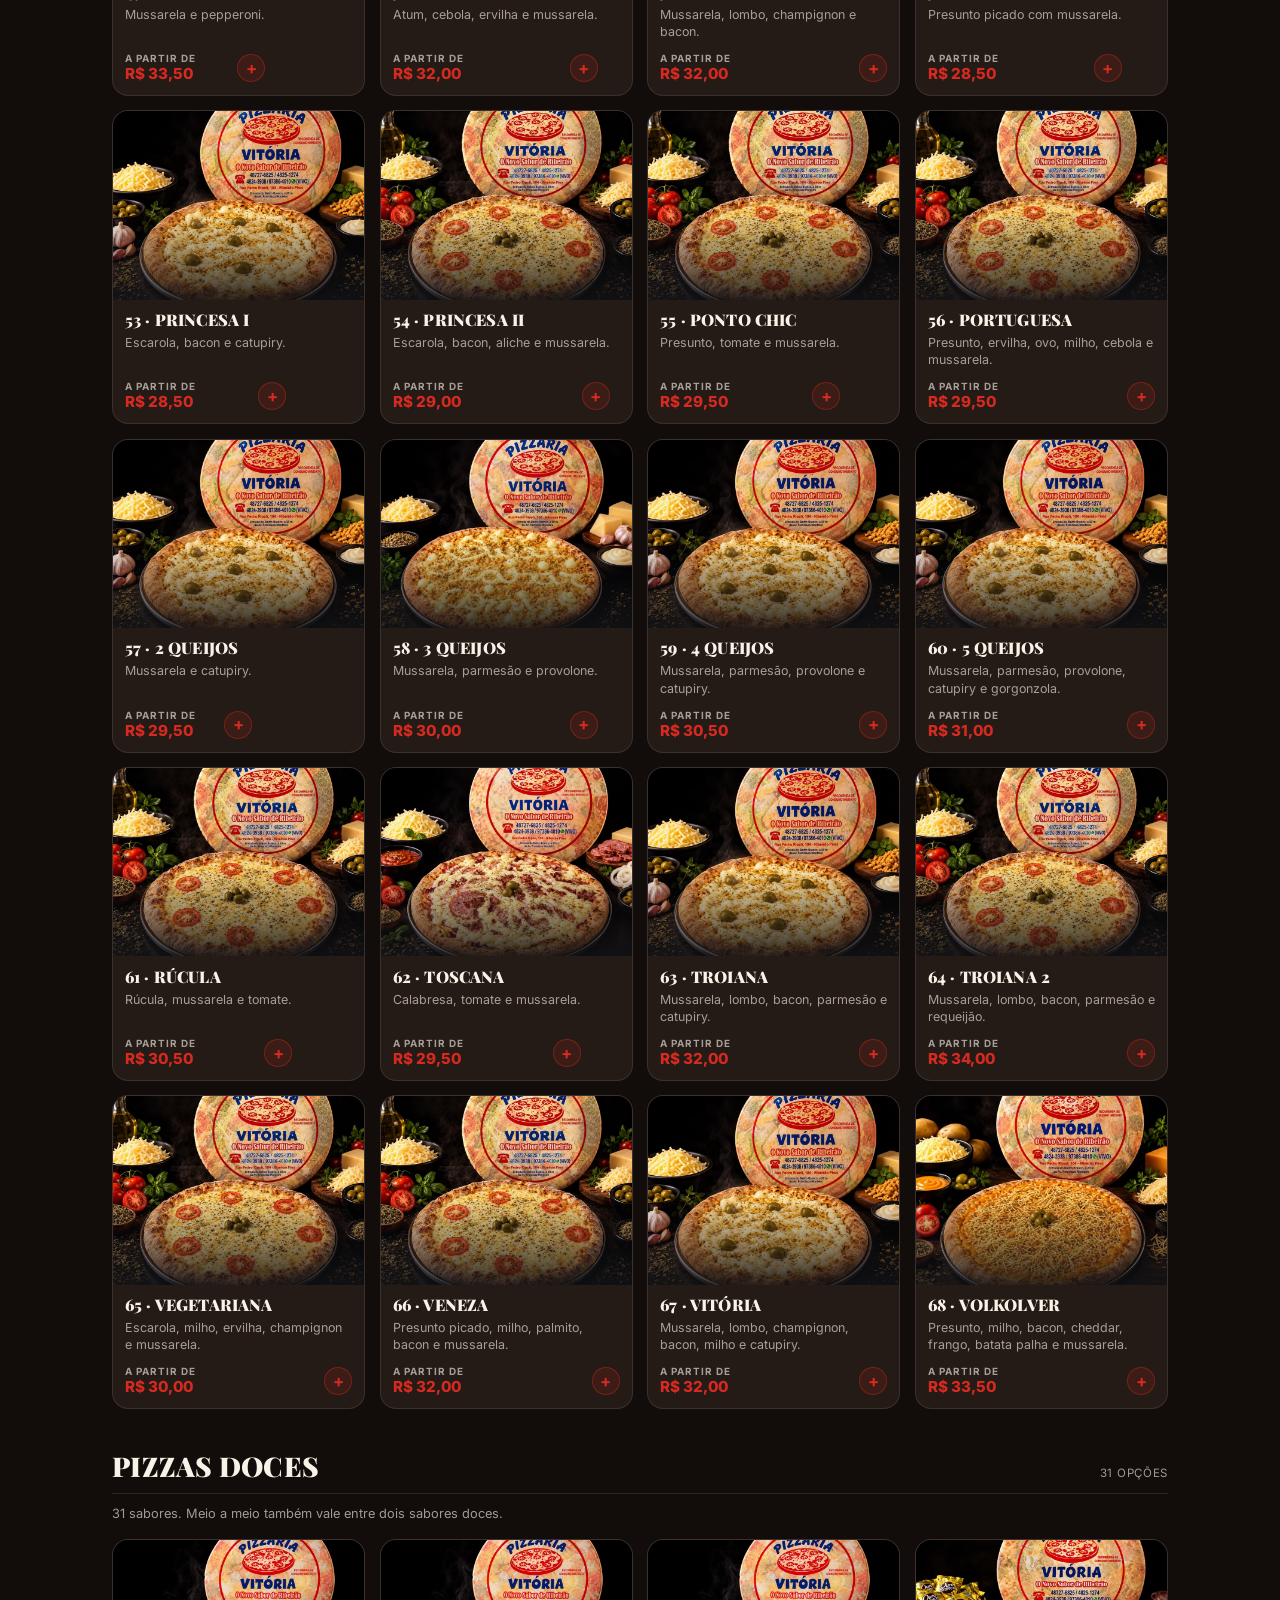
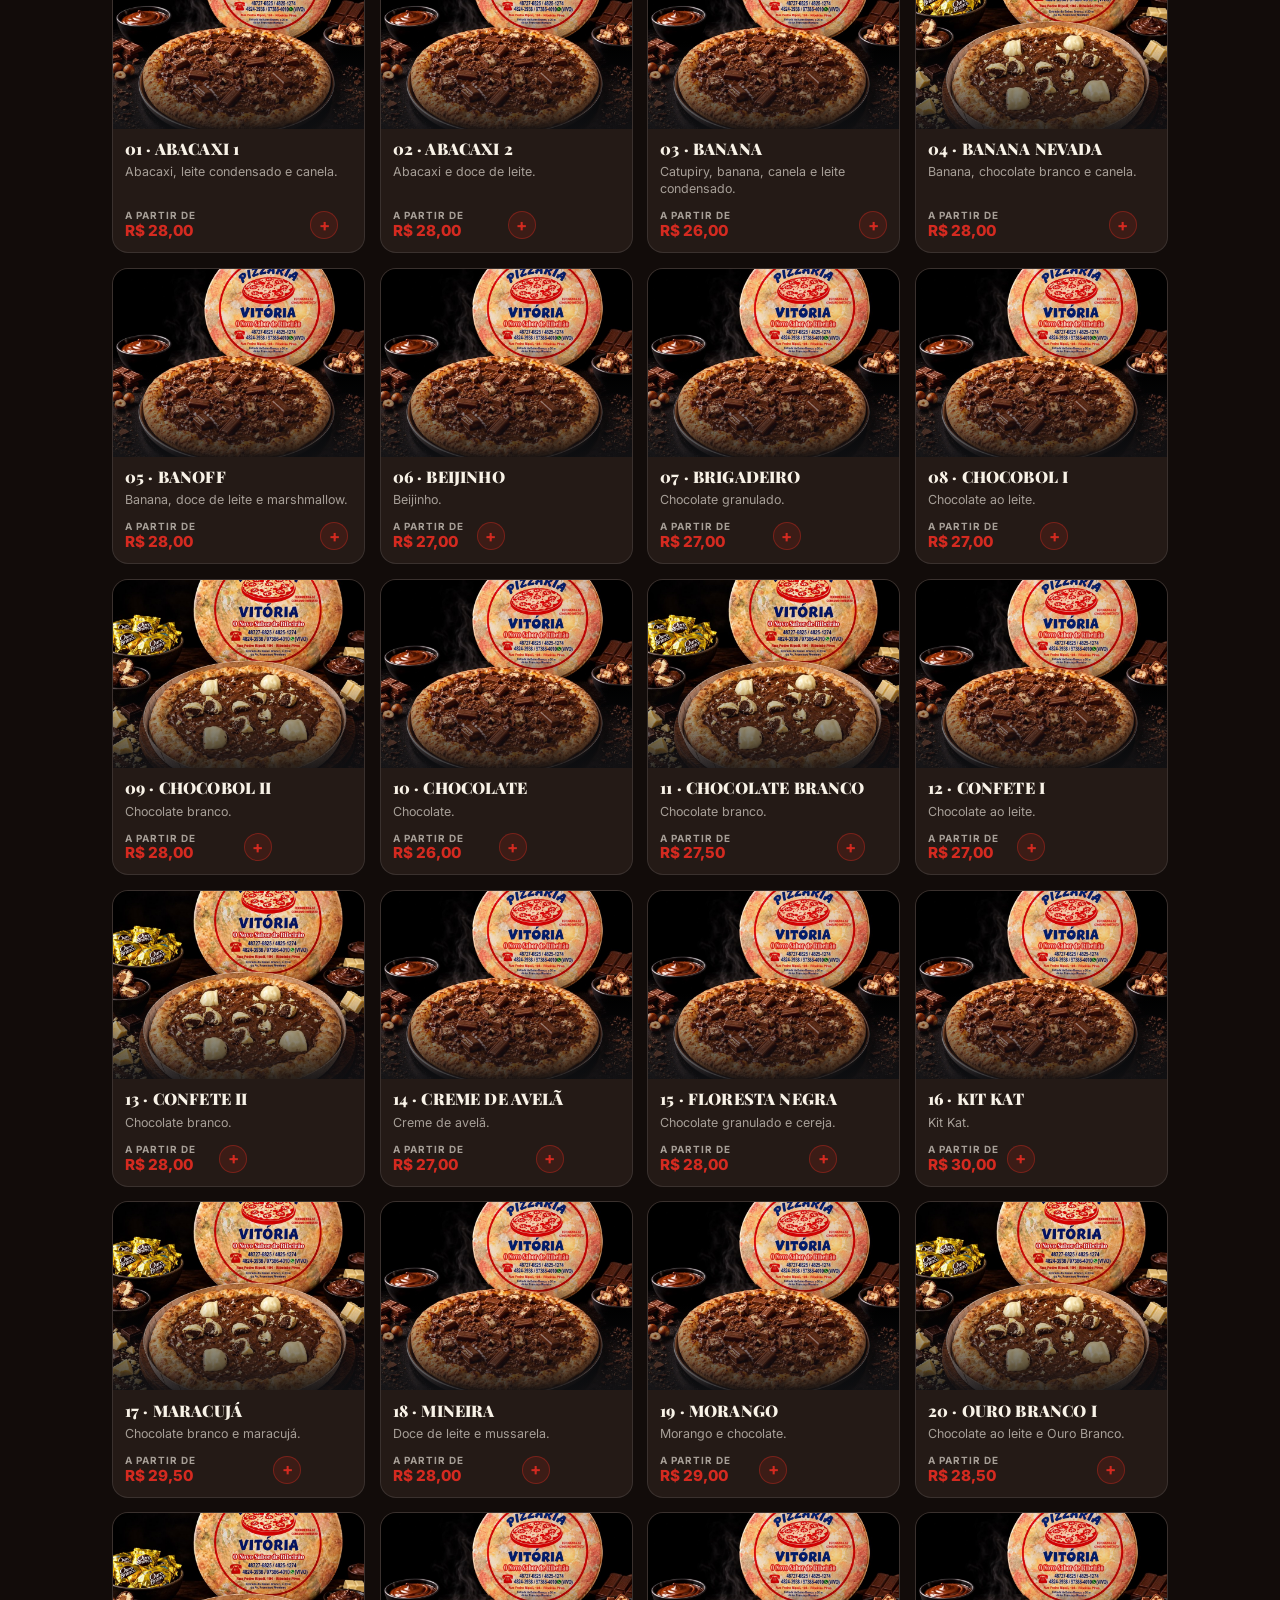
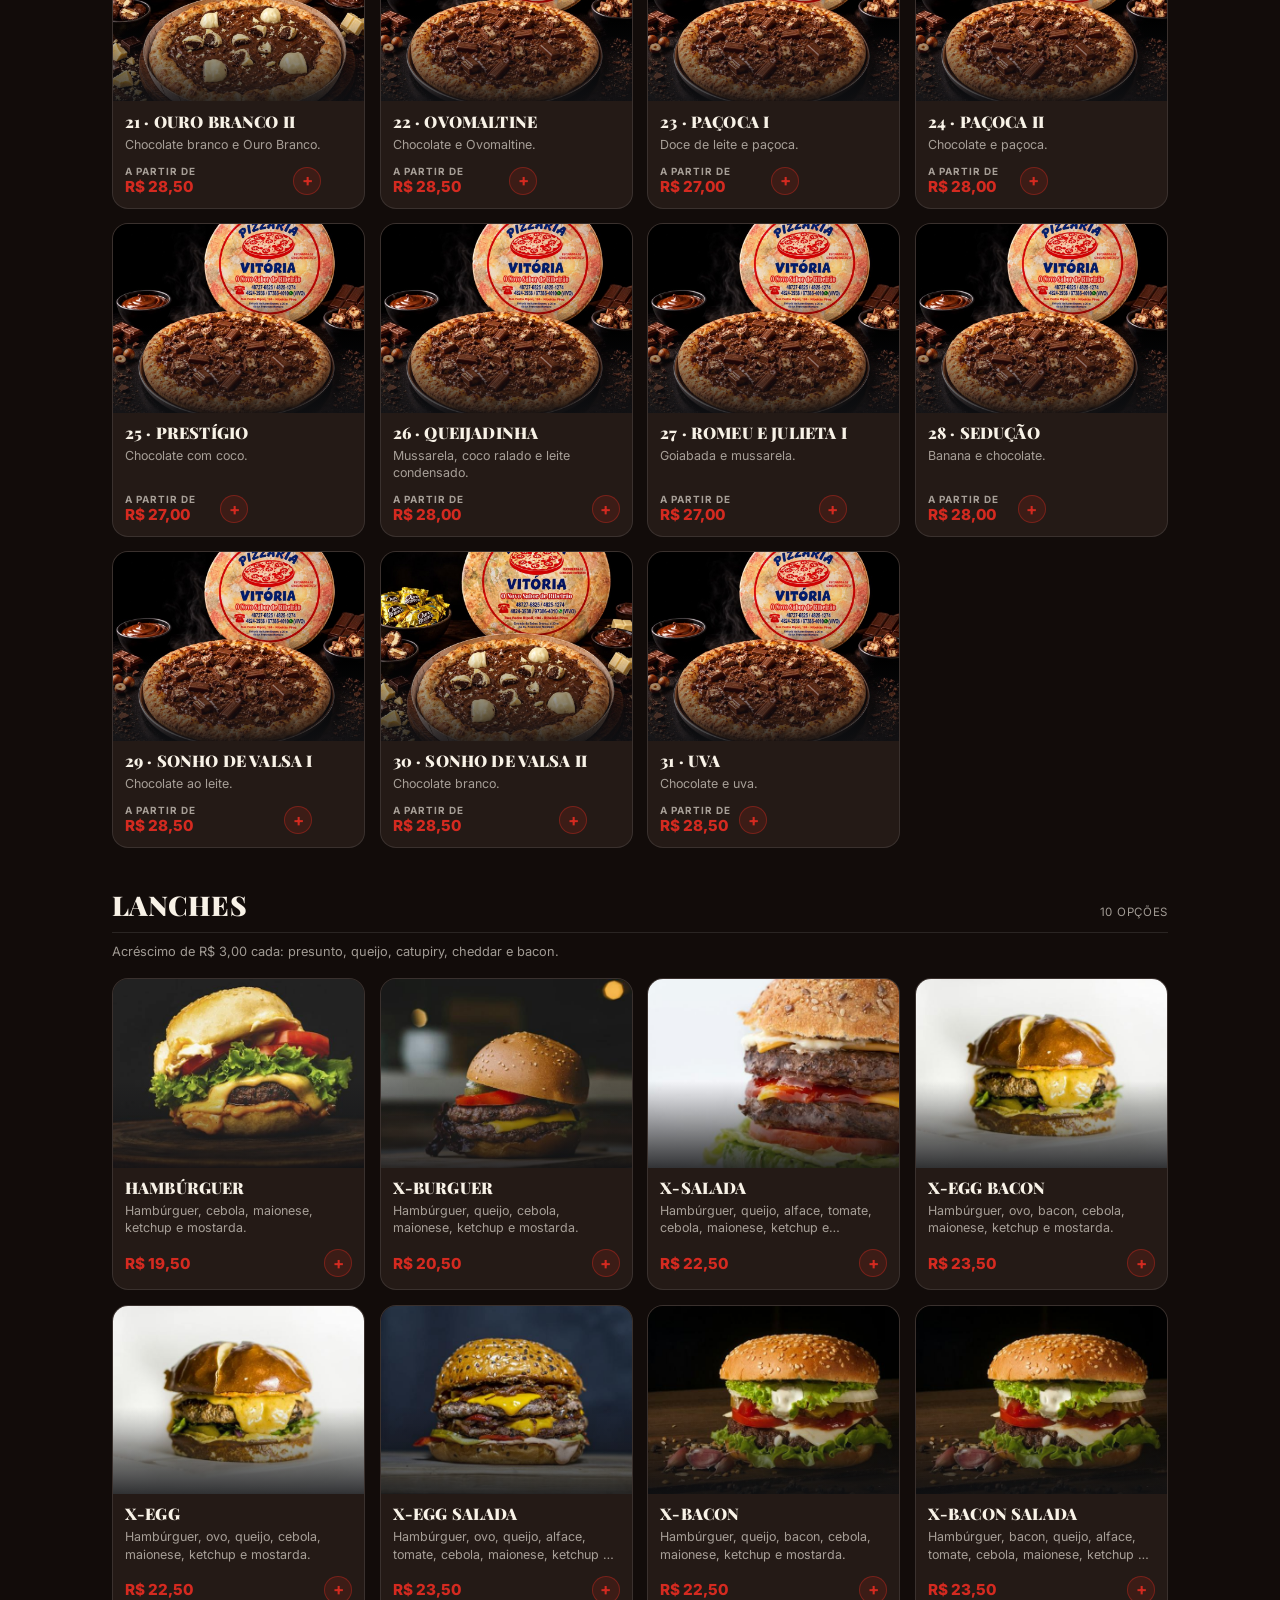
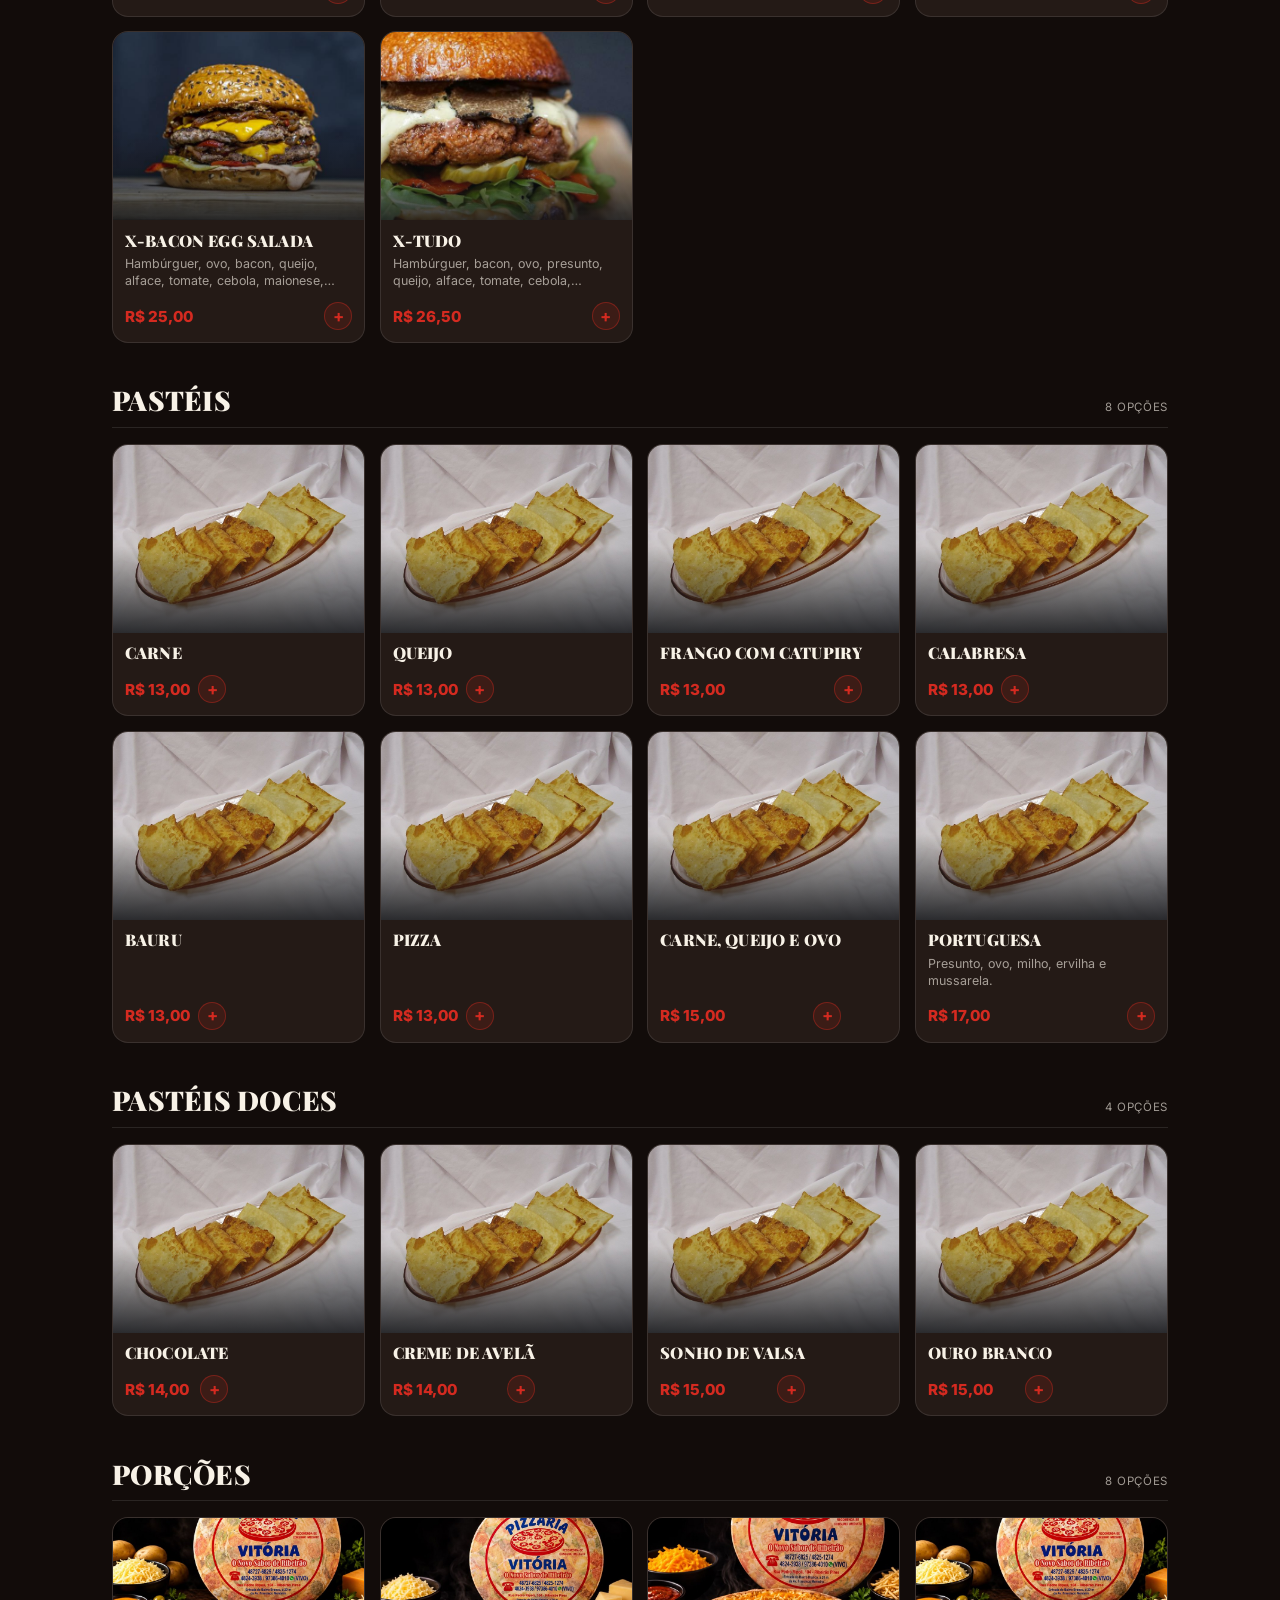
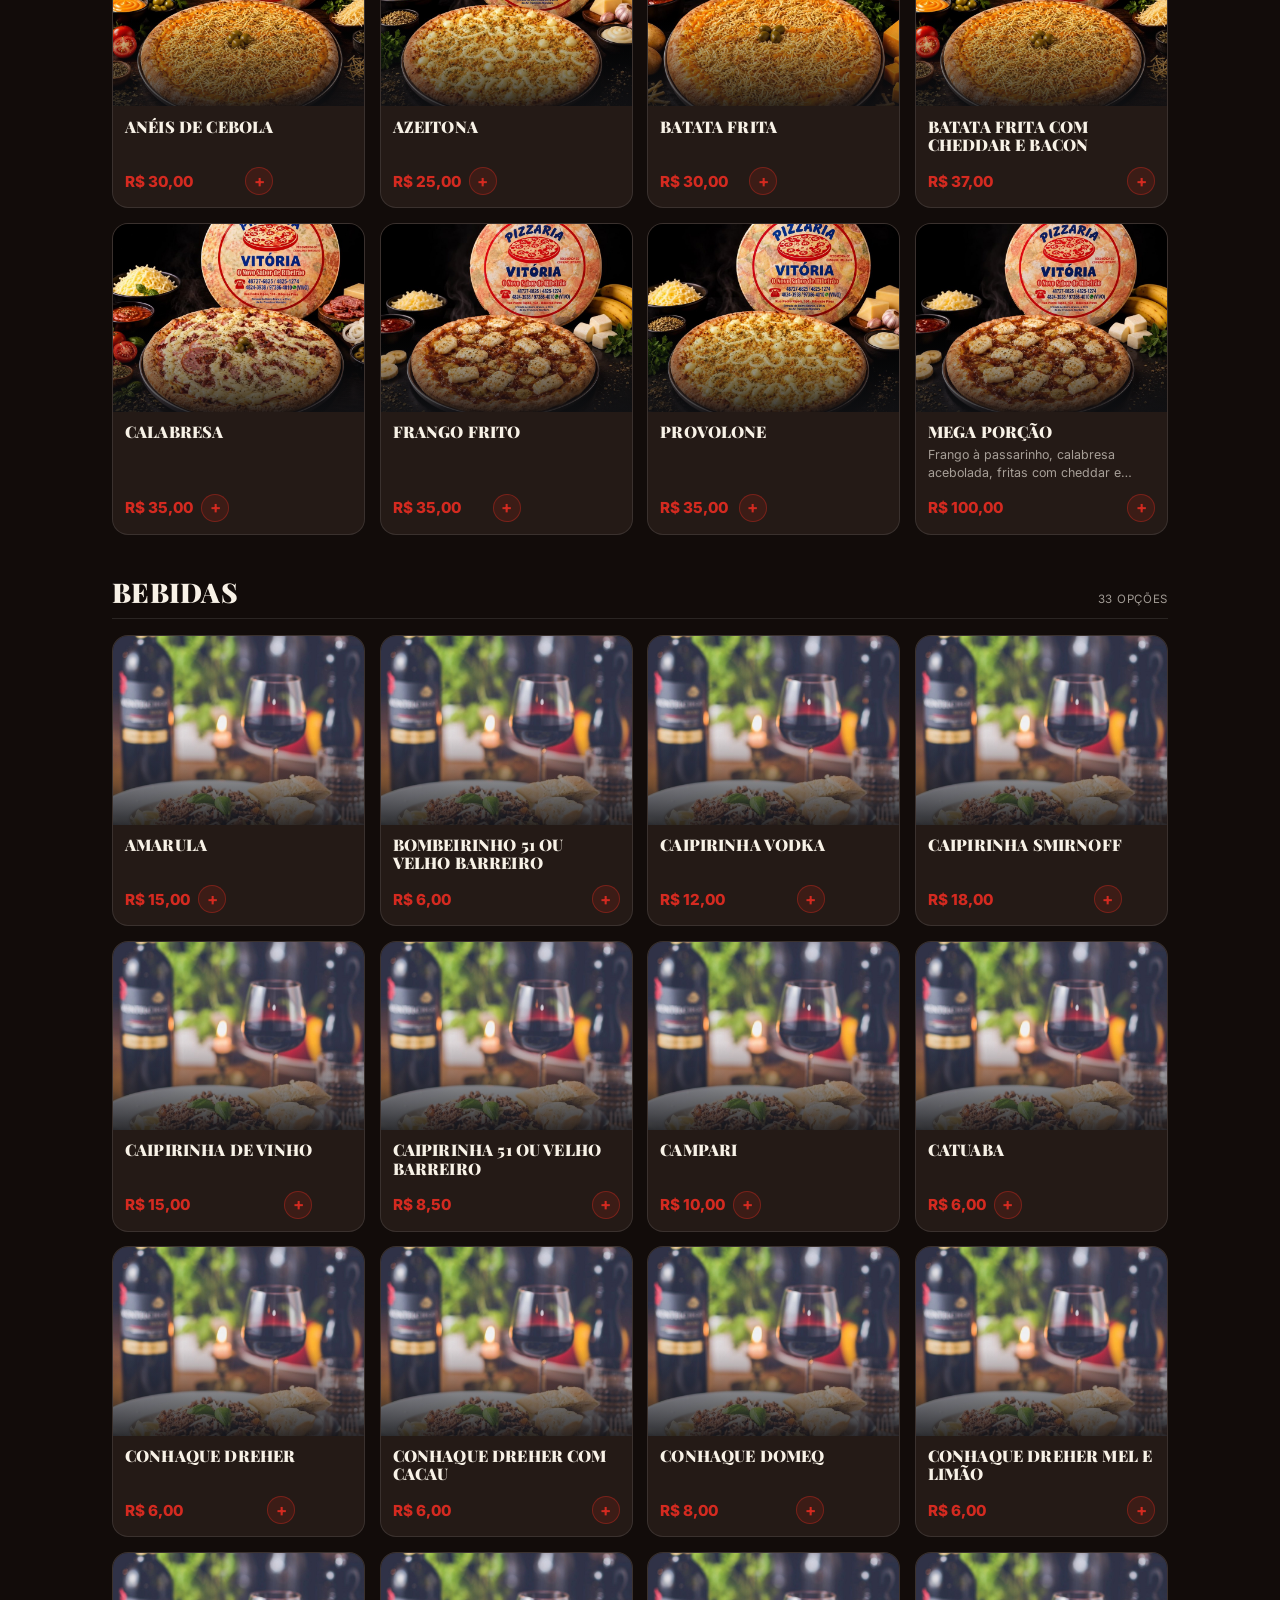
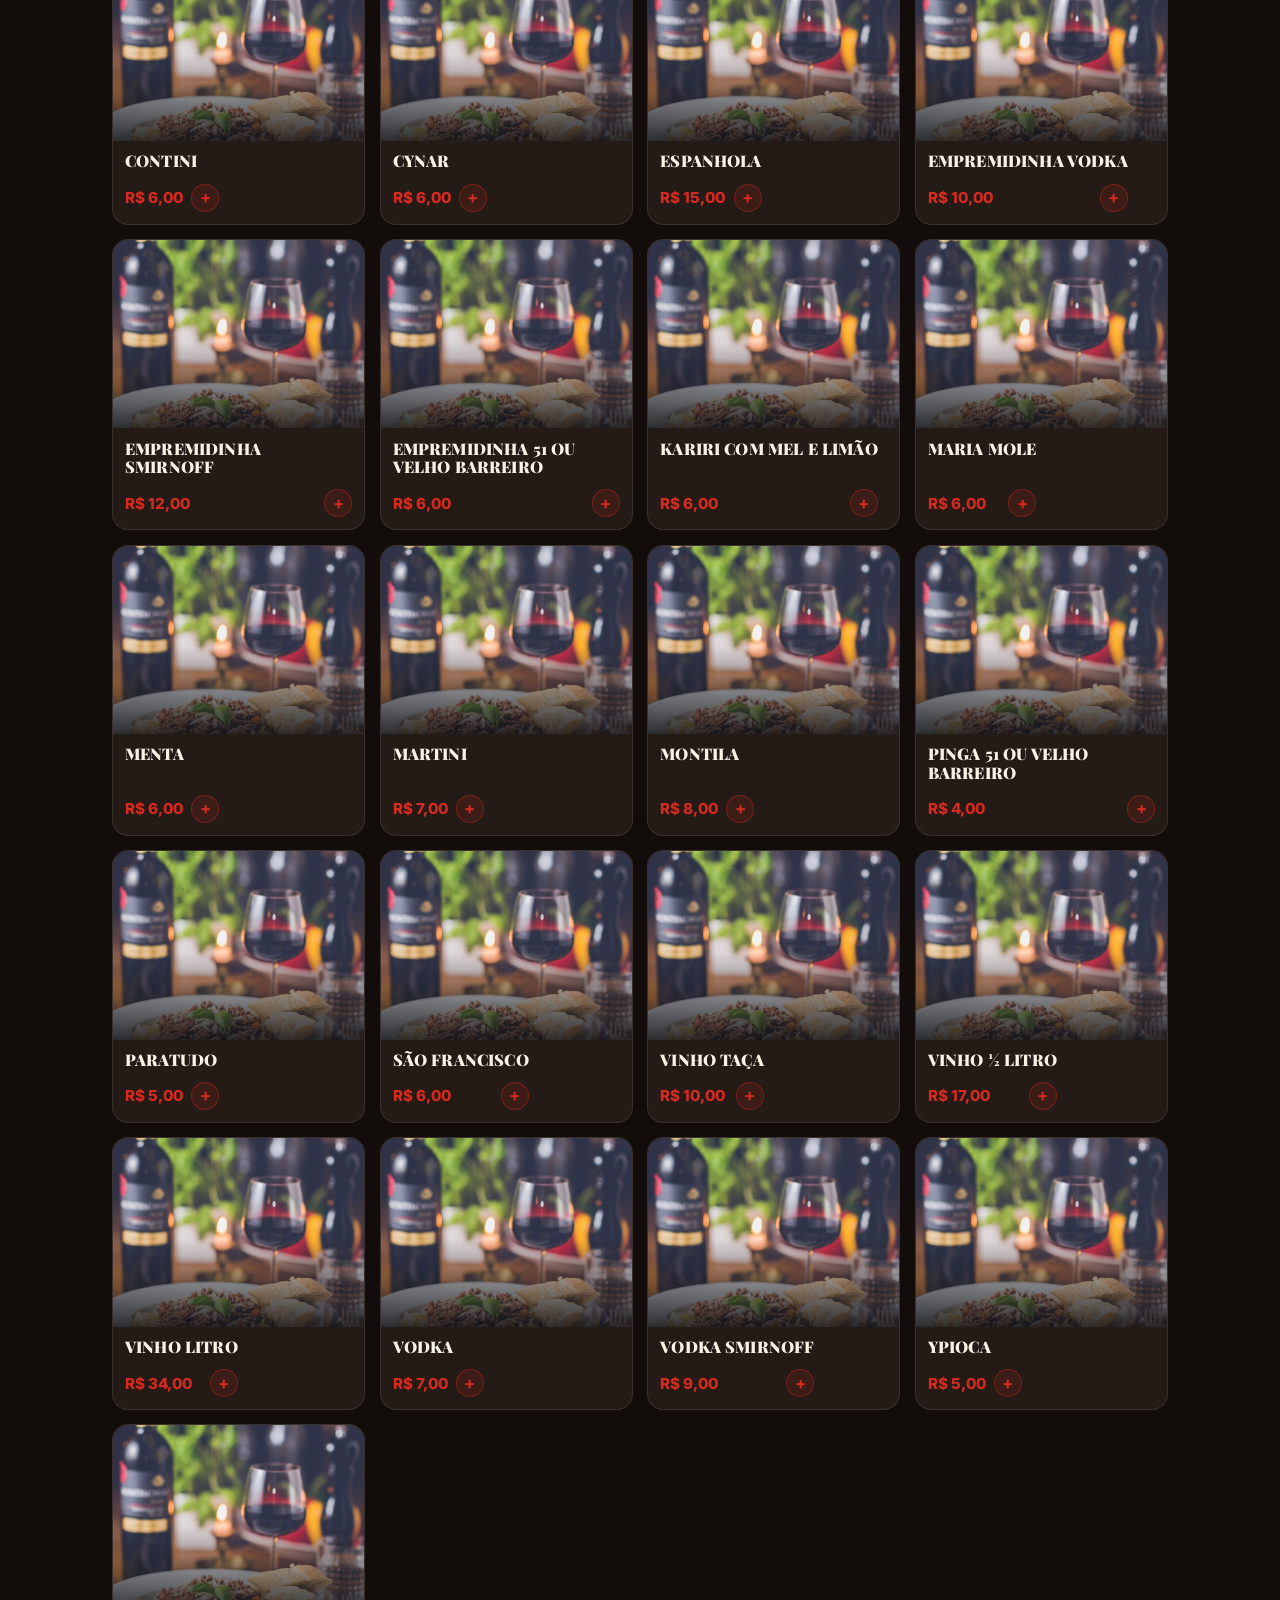
==== commit 01cfe264: "Lista 2: reorganizacao do cardapio, promocao no topo, cor do painel, restaurante igual ao site, logi" ====
--- a/index.html
+++ b/index.html
@@ -80,6 +80,19 @@
     <div><b>Meio a meio</b><small>vale o valor da mais cara</small></div>
   </section>
 
+  <section id="combos" class="secao promo" data-surge>
+    <div class="promo-topo">
+      <p class="promo-tarja">🔥 Promoção da casa</p>
+      <h2>Promoções do dia</h2>
+      <p class="promo-apoio">
+        Pizza grande por <b>R$ 55,00</b> em seis sabores escolhidos, e <b>você monta meio a meio</b> entre eles.
+        A partir de <b data-combo-apartir>R$ 55,00</b>.
+      </p>
+    </div>
+    <div class="promo-vitrine" data-vitrine-combos></div>
+    <p class="promo-rodape">Promoção por tempo indeterminado, conforme o folheto da casa.</p>
+  </section>
+
   <section id="cardapio" class="secao">
     <div class="titulo-secao" data-surge>
       <p class="chamada">Nosso cardápio</p>
@@ -89,19 +102,6 @@
 
     <div class="filtros" role="tablist" aria-label="Filtrar cardápio" data-filtros></div>
     <div class="cardapio" data-cardapio></div>
-  </section>
-
-  <section id="combos" class="secao promo" data-surge>
-    <div class="promo-topo">
-      <p class="promo-tarja">🔥 Promoção da casa</p>
-      <h2>Promoções do dia</h2>
-      <p class="promo-apoio">
-        Pizza grande por <b>R$ 50,00</b> em seis sabores escolhidos, e <b>você monta meio a meio</b> entre eles.
-        A partir de <b data-combo-apartir>R$ 50,00</b>.
-      </p>
-    </div>
-    <div class="promo-vitrine" data-vitrine-combos></div>
-    <p class="promo-rodape">Promoção por tempo indeterminado, conforme o folheto da casa.</p>
   </section>
 
   <section class="secao avaliacoes" aria-labelledby="t-aval">
@@ -212,6 +212,13 @@
     <div class="carrinho-corpo">
       <div class="carrinho-itens" data-itens></div>
       <div class="checkout-campos">
+        <div class="login-google" data-login-google>
+          <button type="button" class="botao contorno" data-entrar-google>Entrar com Google (opcional) — preenche seus dados sozinho</button>
+        </div>
+        <div class="login-google conta" data-conta-google hidden>
+          <span>Olá, <b data-conta-nome></b>. Seus dados vêm preenchidos.</span>
+          <button type="button" data-sair-google>Sair</button>
+        </div>
         <label>Seu nome
           <input name="nome" type="text" placeholder="Como te chamamos?" autocomplete="name" />
         </label>
@@ -327,5 +334,6 @@
   document.write('<script src="assets/js/app.js?t=' + t + '"><\/script>'); })();
 </script>
 <script type="module" src="assets/js/envio.js?v=21"></script>
+<script type="module" src="assets/js/cliente-login.js?v=1"></script>
 </body>
 </html>
--- a/assets/css/estilo.css
+++ b/assets/css/estilo.css
@@ -1,13 +1,14 @@
 :root{
-  /* Paleta da pizzaria: fundo preto, vermelho e verde do logo.
+  /* Paleta da pizzaria: fundo preto, só vermelho (sem verde, ficava
+     apagado). Letras brancas por cima do vermelho.
      Trocar aqui muda o site inteiro. */
   --preto:#120C0A;
   --carvao:#1B1310;
   --giz:#241A16;
   --giz-claro:#2F221C;
   --linha:rgba(255,255,255,.10);
-  --amarelo:#2E8B4F;
-  --amarelo-forte:#4CAF50;
+  --amarelo:#D42A20;
+  --amarelo-forte:#E8493C;
   --vermelho:#D42A20;
   --laranja:#DC5A1E;
   --creme:#F8F2E7;
@@ -44,7 +45,7 @@
 }
 [data-pendente]{
   display:inline-block;font-size:.66rem;letter-spacing:.06em;text-transform:uppercase;
-  color:#FFD34D;background:rgba(255,194,14,.1);border:1px dashed rgba(255,194,14,.5);
+  color:#FFD34D;background:rgba(212,42,32,.1);border:1px dashed rgba(212,42,32,.5);
   border-radius:999px;padding:.12rem .5rem;font-weight:700;font-style:normal;
 }
 
@@ -56,7 +57,7 @@
   transition:transform .16s ease,box-shadow .16s ease,background .16s ease,color .16s ease;
   font-family:inherit;
 }
-.botao.primario{background:var(--amarelo);color:#17140A;box-shadow:0 10px 26px rgba(255,194,14,.22)}
+.botao.primario{background:var(--amarelo);color:#fff;box-shadow:0 10px 26px rgba(212,42,32,.22)}
 .botao.primario:hover{background:var(--amarelo-forte);transform:translateY(-2px)}
 .botao.contorno{background:transparent;color:var(--texto);border-color:rgba(255,255,255,.28)}
 .botao.contorno:hover{border-color:var(--amarelo);color:var(--amarelo)}
@@ -85,7 +86,7 @@
 .atalhos a:hover{color:var(--amarelo)}
 .btn-carrinho{
   display:flex;align-items:center;gap:.4rem;flex:none;
-  background:var(--amarelo);color:#17140A;border:0;border-radius:999px;
+  background:var(--amarelo);color:#fff;border:0;border-radius:999px;
   padding:.5rem .85rem;font-weight:800;font-size:.85rem;cursor:pointer;font-family:inherit;
 }
 .btn-carrinho svg{width:18px;height:18px;fill:currentColor}
@@ -103,13 +104,13 @@
   radial-gradient(70% 55% at 50% 42%,rgba(0,0,0,.15),rgba(0,0,0,.72) 100%);}
 .brilho{position:absolute;border-radius:50%;filter:blur(84px);opacity:.34;mix-blend-mode:screen}
 .brilho-a{width:62vw;height:62vw;max-width:520px;max-height:520px;left:-16%;top:8%;
-  background:radial-gradient(circle,rgba(255,194,14,.75),transparent 68%);animation:flutua 12s ease-in-out infinite alternate}
+  background:radial-gradient(circle,rgba(212,42,32,.75),transparent 68%);animation:flutua 12s ease-in-out infinite alternate}
 .brilho-b{width:54vw;height:54vw;max-width:470px;max-height:470px;right:-14%;bottom:6%;
   background:radial-gradient(circle,rgba(216,38,28,.75),transparent 68%);animation:flutua 14s ease-in-out infinite alternate-reverse}
 @keyframes flutua{from{transform:translate3d(0,0,0) scale(1)}to{transform:translate3d(6%,-8%,0) scale(1.14)}}
 .capa-conteudo{position:relative;z-index:2;max-width:660px;display:flex;flex-direction:column;align-items:center}
 .capa-logo{width:clamp(104px,28vw,132px);height:auto;border-radius:50%;
-  box-shadow:0 0 0 4px rgba(255,194,14,.2),0 0 0 12px rgba(255,194,14,.07),0 22px 48px rgba(0,0,0,.75);
+  box-shadow:0 0 0 4px rgba(212,42,32,.2),0 0 0 12px rgba(212,42,32,.07),0 22px 48px rgba(0,0,0,.75);
   margin-bottom:1.25rem;animation:entra .8s ease both}
 @keyframes entra{from{opacity:0;transform:translateY(16px) scale(.94)}to{opacity:1;transform:none}}
 .capa h1{margin-bottom:.8rem;text-shadow:0 6px 34px rgba(0,0,0,.85),0 2px 6px rgba(0,0,0,.6)}
@@ -174,7 +175,7 @@
   font-family:inherit;white-space:nowrap;transition:all .18s ease;
 }
 .filtros button:hover{color:var(--texto);border-color:rgba(255,255,255,.22)}
-.filtros button[aria-selected="true"]{background:var(--amarelo);color:#17140A;border-color:var(--amarelo)}
+.filtros button[aria-selected="true"]{background:var(--amarelo);color:#fff;border-color:var(--amarelo)}
 
 /* ---------- cardápio ---------- */
 .grupo{margin-bottom:2.6rem}
@@ -191,7 +192,7 @@
   cursor:pointer;font-family:inherit;color:inherit;
   transition:border-color .18s ease,transform .18s ease,box-shadow .18s ease;
 }
-.item:hover{border-color:rgba(255,194,14,.5);transform:translateY(-3px);box-shadow:0 14px 30px rgba(0,0,0,.45)}
+.item:hover{border-color:rgba(212,42,32,.5);transform:translateY(-3px);box-shadow:0 14px 30px rgba(0,0,0,.45)}
 .item-foto{position:relative;display:block;aspect-ratio:4/3;background:#101114;overflow:hidden}
 .item-foto img{width:100%;height:100%;object-fit:cover;transition:transform .35s ease}
 .item:hover .item-foto img{transform:scale(1.07)}
@@ -204,10 +205,10 @@
   font-size:.74rem;color:var(--texto-suave);line-height:1.38}
 .item-rodape{display:flex;align-items:center;justify-content:space-between;gap:.5rem;margin-top:auto;padding-top:.5rem}
 .item-preco{font-weight:800;font-size:.95rem;color:var(--amarelo);white-space:nowrap}
-.item-mais{width:28px;height:28px;border-radius:50%;background:rgba(255,194,14,.14);
-  border:1px solid rgba(255,194,14,.4);color:var(--amarelo);flex:none;
+.item-mais{width:28px;height:28px;border-radius:50%;background:rgba(212,42,32,.14);
+  border:1px solid rgba(212,42,32,.4);color:var(--amarelo);flex:none;
   display:grid;place-items:center;font-size:1.05rem;font-weight:700;line-height:1;transition:all .18s ease}
-.item:hover .item-mais{background:var(--amarelo);color:#17140A}
+.item:hover .item-mais{background:var(--amarelo);color:#fff}
 .etiqueta{position:absolute;top:.5rem;left:.5rem;z-index:2;
   font-size:.58rem;font-weight:800;letter-spacing:.09em;text-transform:uppercase;
   background:var(--vermelho);color:#fff;border-radius:5px;padding:.18rem .42rem;
@@ -218,8 +219,8 @@
 .destaque{max-width:none;padding-inline:0}
 .destaque-caixa{
   max-width:var(--max);margin:0 auto;padding:clamp(1.8rem,6vw,3rem);
-  background:linear-gradient(135deg,rgba(255,194,14,.12),rgba(216,38,28,.1)),var(--carvao);
-  border:1px solid rgba(255,194,14,.25);border-radius:var(--raio-g);
+  background:linear-gradient(135deg,rgba(212,42,32,.12),rgba(216,38,28,.1)),var(--carvao);
+  border:1px solid rgba(212,42,32,.25);border-radius:var(--raio-g);
   margin-inline:clamp(1.05rem,4vw,2rem);
 }
 .destaque-caixa p{color:var(--texto-suave);max-width:52ch;margin-top:.8rem}
@@ -255,7 +256,7 @@
 
 /* ---------- chamada final ---------- */
 .chamada-final{text-align:center;display:flex;flex-direction:column;align-items:center;gap:.9rem;max-width:560px}
-.chamada-final img{border-radius:50%;box-shadow:0 0 0 3px rgba(255,194,14,.16)}
+.chamada-final img{border-radius:50%;box-shadow:0 0 0 3px rgba(212,42,32,.16)}
 .chamada-final p{color:var(--texto-suave)}
 .chamada-final .botao{max-width:340px;margin-top:.4rem}
 
@@ -280,7 +281,7 @@
   bottom:calc(.9rem + env(safe-area-inset-bottom));z-index:45;
   display:flex;align-items:center;justify-content:space-between;gap:1.2rem;
   width:min(440px,calc(100vw - 1.8rem));
-  background:var(--amarelo);color:#17140A;border:0;border-radius:999px;
+  background:var(--amarelo);color:#fff;border:0;border-radius:999px;
   padding:.85rem 1.3rem;font-family:inherit;font-weight:800;font-size:.92rem;cursor:pointer;
   box-shadow:0 14px 34px rgba(0,0,0,.45);animation:sobe .3s ease both;
 }
@@ -350,7 +351,7 @@
   border-radius:10px;padding:.7rem .8rem;cursor:pointer;font-size:.88rem;font-weight:600;
   text-transform:none;letter-spacing:0;color:var(--texto)}
 .radio input{accent-color:var(--amarelo);width:16px;height:16px;flex:none}
-.radio:has(input:checked){border-color:var(--amarelo);background:rgba(255,194,14,.1)}
+.radio:has(input:checked){border-color:var(--amarelo);background:rgba(212,42,32,.1)}
 .status{font-size:.82rem;color:var(--amarelo);text-align:center;min-height:1.2em;text-transform:none;letter-spacing:0}
 .status[data-erro="true"]{color:#FF7A6E}
 
@@ -384,7 +385,7 @@
 .extra input{accent-color:var(--amarelo);width:17px;height:17px;flex:none}
 .extra span{flex:1}
 .extra b{color:var(--amarelo);font-size:.85rem;white-space:nowrap}
-.extra:has(input:checked){border-color:rgba(255,194,14,.5);background:rgba(255,194,14,.08)}
+.extra:has(input:checked){border-color:rgba(212,42,32,.5);background:rgba(212,42,32,.08)}
 .escolha{display:grid;gap:.3rem;margin-bottom:.5rem;font-size:.74rem;font-weight:700;
   letter-spacing:.06em;text-transform:uppercase;color:var(--texto-suave)}
 .escolha select{background:var(--giz);border:1px solid var(--linha);border-radius:10px;
@@ -405,12 +406,12 @@
 
 /* ---------- caixa de retirada ---------- */
 .caixa-retirada{display:grid;gap:.3rem;padding:.85rem .95rem;border-radius:12px;
-  background:rgba(255,194,14,.08);border:1px solid rgba(255,194,14,.32)}
+  background:rgba(212,42,32,.08);border:1px solid rgba(212,42,32,.32)}
 .caixa-retirada b{font-family:"Playfair Display",Georgia,serif;font-weight:900;text-transform:uppercase;
   font-size:.95rem;color:var(--amarelo);letter-spacing:.02em}
 .caixa-retirada span{font-size:.83rem;color:var(--texto);line-height:1.45;text-transform:none;letter-spacing:0;font-weight:500}
 .caixa-retirada a{font-size:.78rem;color:var(--amarelo);font-weight:700;justify-self:start;
-  text-decoration:none;border-bottom:1px solid rgba(255,194,14,.45);text-transform:none;letter-spacing:0}
+  text-decoration:none;border-bottom:1px solid rgba(212,42,32,.45);text-transform:none;letter-spacing:0}
 
 .ilustrativa{display:block;margin-top:.4rem;font-size:.74rem;color:rgba(237,234,226,.42);font-style:italic}
 
@@ -430,7 +431,7 @@
 }
 .confirmado-cartao h3{
   margin:0 0 10px;font-family:"Playfair Display",Georgia,serif;font-weight:400;
-  text-transform:uppercase;font-size:22px;letter-spacing:.03em;color:#FFC20E;
+  text-transform:uppercase;font-size:22px;letter-spacing:.03em;color:var(--amarelo);
 }
 .confirmado-cartao p{margin:0 0 12px;font-size:14.5px;line-height:1.55;color:rgba(237,234,226,.78)}
 .confirmado-dica{font-size:13px !important;color:rgba(237,234,226,.55) !important}
@@ -456,11 +457,11 @@
 .busca-bairro[data-achou="sim"]{color:#6BD3A0}
 .aviso-entrega{
   margin:-2px 0 10px;padding:10px 12px;border-radius:10px;font-size:13px;line-height:1.45;
-  background:rgba(255,194,14,.1);border:1px solid rgba(255,194,14,.25);color:#F0C95F;
+  background:rgba(212,42,32,.1);border:1px solid rgba(212,42,32,.25);color:#F0A99C;
 }
 .linha-taxa b{font-weight:700}
 .linha-geral{font-size:18px;font-weight:800;padding-top:6px;border-top:1px solid rgba(255,255,255,.12)}
-.linha-geral b{color:#FFC20E}
+.linha-geral b{color:var(--amarelo)}
 
 /* ---------- como chegar: Google Maps e Waze ---------- */
 .ir-ate{display:flex;flex-direction:column;gap:8px}
@@ -468,16 +469,16 @@
 .ir-ate-botoes{display:flex;flex-wrap:wrap;gap:10px}
 .ir-ate-botoes .rota{display:inline-flex;align-items:center;gap:8px}
 .ir-ate-botoes.compacto{gap:14px;margin-top:6px}
-.ir-ate-botoes.compacto a{font-size:14px;font-weight:600;text-decoration:none;color:#FFC20E}
+.ir-ate-botoes.compacto a{font-size:14px;font-weight:600;text-decoration:none;color:var(--amarelo)}
 .ir-ate-botoes.compacto a:hover{text-decoration:underline}
 .tempo-preparo{margin:2px 0 2px;font-size:12.5px;color:rgba(237,234,226,.68);text-align:center}
 
 /* ---------- pedido na mesa ---------- */
 .caixa-mesa{
   padding:14px 16px;border-radius:14px;margin-bottom:14px;
-  background:rgba(255,194,14,.08);border:1px solid rgba(255,194,14,.22);
-}
-.caixa-mesa b{display:block;font-size:15px;color:#FFC20E;margin-bottom:4px}
+  background:rgba(212,42,32,.08);border:1px solid rgba(212,42,32,.22);
+}
+.caixa-mesa b{display:block;font-size:15px;color:var(--amarelo);margin-bottom:4px}
 .caixa-mesa span{display:block;font-size:13.5px;line-height:1.5;color:rgba(237,234,226,.72);margin-bottom:10px}
 .caixa-mesa label{display:block;font-size:12.5px;color:rgba(237,234,226,.6)}
 .caixa-mesa input{
@@ -488,18 +489,18 @@
 /* ---------- Combo na caixa: promoção à parte ---------- */
 .promo{
   background:
-    radial-gradient(1100px 380px at 50% -10%, rgba(255,194,14,.14), transparent 70%),
+    radial-gradient(1100px 380px at 50% -10%, rgba(212,42,32,.14), transparent 70%),
     #121216;
-  border-top:1px solid rgba(255,194,14,.18);
-  border-bottom:1px solid rgba(255,194,14,.18);
+  border-top:1px solid rgba(212,42,32,.18);
+  border-bottom:1px solid rgba(212,42,32,.18);
 }
 .promo-topo{max-width:720px;margin:0 auto 26px;text-align:center}
 .promo-tarja{
   display:inline-block;margin:0 0 12px;padding:6px 16px;border-radius:999px;
-  background:#FFC20E;color:#1a1200;font:800 12px/1 "Inter",sans-serif;
+  background:var(--amarelo);color:#fff;font:800 12px/1 "Inter",sans-serif;
   letter-spacing:.14em;text-transform:uppercase;
 }
-.promo-topo h2{font-size:clamp(28px,6vw,42px);color:#FFC20E}
+.promo-topo h2{font-size:clamp(28px,6vw,42px);color:var(--amarelo)}
 .promo-apoio{margin:10px 0 0;font-size:15.5px;line-height:1.6;color:rgba(237,234,226,.78)}
 .promo-apoio b{color:#EDEAE2}
 
@@ -509,26 +510,26 @@
 }
 .combo-card{
   display:flex;flex-direction:column;text-align:left;cursor:pointer;padding:0;overflow:hidden;
-  background:#16171B;border:1px solid rgba(255,194,14,.22);border-radius:20px;color:inherit;
+  background:#16171B;border:1px solid rgba(212,42,32,.22);border-radius:20px;color:inherit;
   font:inherit;transition:transform .18s ease,border-color .18s ease,box-shadow .18s ease;
 }
-.combo-card:hover{transform:translateY(-3px);border-color:rgba(255,194,14,.55);box-shadow:0 18px 40px rgba(0,0,0,.4)}
+.combo-card:hover{transform:translateY(-3px);border-color:rgba(212,42,32,.55);box-shadow:0 18px 40px rgba(0,0,0,.4)}
 .combo-foto{position:relative;display:block;aspect-ratio:4/3;overflow:hidden;background:#0E0E10}
 .combo-foto img{width:100%;height:100%;object-fit:cover;display:block}
 .combo-selo{
   position:absolute;left:10px;top:10px;padding:5px 11px;border-radius:999px;
-  background:#D8261C;color:#fff;font:800 11.5px/1 "Inter",sans-serif;letter-spacing:.06em;
+  background:var(--vermelho);color:#fff;font:800 11.5px/1 "Inter",sans-serif;letter-spacing:.06em;
 }
 .combo-corpo{display:flex;flex-direction:column;gap:5px;padding:14px 15px 15px}
-.combo-tipo{font:800 11px/1 "Inter",sans-serif;letter-spacing:.15em;text-transform:uppercase;color:rgba(255,194,14,.85)}
+.combo-tipo{font:800 11px/1 "Inter",sans-serif;letter-spacing:.15em;text-transform:uppercase;color:rgba(212,42,32,.85)}
 .combo-nome{font-family:"Playfair Display",Georgia,serif;font-weight:400;font-size:19px;letter-spacing:.02em;text-transform:uppercase}
 .combo-inclui{font-size:12px;line-height:1.5;color:rgba(237,234,226,.55)}
 .combo-rodape{display:flex;align-items:baseline;gap:9px;flex-wrap:wrap;margin-top:6px}
-.combo-preco{font-family:"Playfair Display",Georgia,serif;font-size:24px;color:#FFC20E}
+.combo-preco{font-family:"Playfair Display",Georgia,serif;font-size:24px;color:var(--amarelo)}
 .combo-unit{font-size:12px;color:rgba(237,234,226,.5)}
 .combo-botao{
   margin-top:10px;padding:11px;border-radius:12px;text-align:center;
-  background:#FFC20E;color:#1a1200;font:800 14px/1 "Inter",sans-serif;
+  background:var(--amarelo);color:#fff;font:800 14px/1 "Inter",sans-serif;
 }
 .promo-rodape{margin:22px auto 0;text-align:center;font-size:12.5px;color:rgba(237,234,226,.45)}
 @media (max-width:560px){
@@ -556,7 +557,7 @@
 .tam-corpo{display:grid;gap:.12rem;background:var(--giz);border:1px solid var(--linha);
   border-radius:12px;padding:.7rem .75rem;transition:border-color .16s,background .16s}
 .tam-corpo em{font-style:normal;font-size:.6rem;font-weight:800;letter-spacing:.12em;text-transform:uppercase;
-  color:var(--preto);background:var(--amarelo);border-radius:999px;padding:.12rem .45rem;justify-self:start;margin-bottom:.15rem}
+  color:#fff;background:var(--amarelo);border-radius:999px;padding:.12rem .45rem;justify-self:start;margin-bottom:.15rem}
 .tam-corpo b{font-size:1rem;font-weight:800;color:var(--texto);letter-spacing:0;text-transform:none}
 .tam-corpo small{font-size:.74rem;color:var(--texto-suave)}
 .tam-corpo i{font-style:normal;font-size:1.02rem;font-weight:800;color:var(--amarelo);margin-top:.15rem}
--- a/assets/css/estilo.css
+++ b/assets/css/estilo.css
@@ -1,13 +1,14 @@
 :root{
-  /* Paleta da pizzaria: fundo preto, vermelho e verde do logo.
+  /* Paleta da pizzaria: fundo preto, só vermelho (sem verde, ficava
+     apagado). Letras brancas por cima do vermelho.
      Trocar aqui muda o site inteiro. */
   --preto:#120C0A;
   --carvao:#1B1310;
   --giz:#241A16;
   --giz-claro:#2F221C;
   --linha:rgba(255,255,255,.10);
-  --amarelo:#2E8B4F;
-  --amarelo-forte:#4CAF50;
+  --amarelo:#D42A20;
+  --amarelo-forte:#E8493C;
   --vermelho:#D42A20;
   --laranja:#DC5A1E;
   --creme:#F8F2E7;
@@ -44,7 +45,7 @@
 }
 [data-pendente]{
   display:inline-block;font-size:.66rem;letter-spacing:.06em;text-transform:uppercase;
-  color:#FFD34D;background:rgba(255,194,14,.1);border:1px dashed rgba(255,194,14,.5);
+  color:#FFD34D;background:rgba(212,42,32,.1);border:1px dashed rgba(212,42,32,.5);
   border-radius:999px;padding:.12rem .5rem;font-weight:700;font-style:normal;
 }
 
@@ -56,7 +57,7 @@
   transition:transform .16s ease,box-shadow .16s ease,background .16s ease,color .16s ease;
   font-family:inherit;
 }
-.botao.primario{background:var(--amarelo);color:#17140A;box-shadow:0 10px 26px rgba(255,194,14,.22)}
+.botao.primario{background:var(--amarelo);color:#fff;box-shadow:0 10px 26px rgba(212,42,32,.22)}
 .botao.primario:hover{background:var(--amarelo-forte);transform:translateY(-2px)}
 .botao.contorno{background:transparent;color:var(--texto);border-color:rgba(255,255,255,.28)}
 .botao.contorno:hover{border-color:var(--amarelo);color:var(--amarelo)}
@@ -85,7 +86,7 @@
 .atalhos a:hover{color:var(--amarelo)}
 .btn-carrinho{
   display:flex;align-items:center;gap:.4rem;flex:none;
-  background:var(--amarelo);color:#17140A;border:0;border-radius:999px;
+  background:var(--amarelo);color:#fff;border:0;border-radius:999px;
   padding:.5rem .85rem;font-weight:800;font-size:.85rem;cursor:pointer;font-family:inherit;
 }
 .btn-carrinho svg{width:18px;height:18px;fill:currentColor}
@@ -103,13 +104,13 @@
   radial-gradient(70% 55% at 50% 42%,rgba(0,0,0,.15),rgba(0,0,0,.72) 100%);}
 .brilho{position:absolute;border-radius:50%;filter:blur(84px);opacity:.34;mix-blend-mode:screen}
 .brilho-a{width:62vw;height:62vw;max-width:520px;max-height:520px;left:-16%;top:8%;
-  background:radial-gradient(circle,rgba(255,194,14,.75),transparent 68%);animation:flutua 12s ease-in-out infinite alternate}
+  background:radial-gradient(circle,rgba(212,42,32,.75),transparent 68%);animation:flutua 12s ease-in-out infinite alternate}
 .brilho-b{width:54vw;height:54vw;max-width:470px;max-height:470px;right:-14%;bottom:6%;
   background:radial-gradient(circle,rgba(216,38,28,.75),transparent 68%);animation:flutua 14s ease-in-out infinite alternate-reverse}
 @keyframes flutua{from{transform:translate3d(0,0,0) scale(1)}to{transform:translate3d(6%,-8%,0) scale(1.14)}}
 .capa-conteudo{position:relative;z-index:2;max-width:660px;display:flex;flex-direction:column;align-items:center}
 .capa-logo{width:clamp(104px,28vw,132px);height:auto;border-radius:50%;
-  box-shadow:0 0 0 4px rgba(255,194,14,.2),0 0 0 12px rgba(255,194,14,.07),0 22px 48px rgba(0,0,0,.75);
+  box-shadow:0 0 0 4px rgba(212,42,32,.2),0 0 0 12px rgba(212,42,32,.07),0 22px 48px rgba(0,0,0,.75);
   margin-bottom:1.25rem;animation:entra .8s ease both}
 @keyframes entra{from{opacity:0;transform:translateY(16px) scale(.94)}to{opacity:1;transform:none}}
 .capa h1{margin-bottom:.8rem;text-shadow:0 6px 34px rgba(0,0,0,.85),0 2px 6px rgba(0,0,0,.6)}
@@ -174,7 +175,7 @@
   font-family:inherit;white-space:nowrap;transition:all .18s ease;
 }
 .filtros button:hover{color:var(--texto);border-color:rgba(255,255,255,.22)}
-.filtros button[aria-selected="true"]{background:var(--amarelo);color:#17140A;border-color:var(--amarelo)}
+.filtros button[aria-selected="true"]{background:var(--amarelo);color:#fff;border-color:var(--amarelo)}
 
 /* ---------- cardápio ---------- */
 .grupo{margin-bottom:2.6rem}
@@ -191,7 +192,7 @@
   cursor:pointer;font-family:inherit;color:inherit;
   transition:border-color .18s ease,transform .18s ease,box-shadow .18s ease;
 }
-.item:hover{border-color:rgba(255,194,14,.5);transform:translateY(-3px);box-shadow:0 14px 30px rgba(0,0,0,.45)}
+.item:hover{border-color:rgba(212,42,32,.5);transform:translateY(-3px);box-shadow:0 14px 30px rgba(0,0,0,.45)}
 .item-foto{position:relative;display:block;aspect-ratio:4/3;background:#101114;overflow:hidden}
 .item-foto img{width:100%;height:100%;object-fit:cover;transition:transform .35s ease}
 .item:hover .item-foto img{transform:scale(1.07)}
@@ -204,10 +205,10 @@
   font-size:.74rem;color:var(--texto-suave);line-height:1.38}
 .item-rodape{display:flex;align-items:center;justify-content:space-between;gap:.5rem;margin-top:auto;padding-top:.5rem}
 .item-preco{font-weight:800;font-size:.95rem;color:var(--amarelo);white-space:nowrap}
-.item-mais{width:28px;height:28px;border-radius:50%;background:rgba(255,194,14,.14);
-  border:1px solid rgba(255,194,14,.4);color:var(--amarelo);flex:none;
+.item-mais{width:28px;height:28px;border-radius:50%;background:rgba(212,42,32,.14);
+  border:1px solid rgba(212,42,32,.4);color:var(--amarelo);flex:none;
   display:grid;place-items:center;font-size:1.05rem;font-weight:700;line-height:1;transition:all .18s ease}
-.item:hover .item-mais{background:var(--amarelo);color:#17140A}
+.item:hover .item-mais{background:var(--amarelo);color:#fff}
 .etiqueta{position:absolute;top:.5rem;left:.5rem;z-index:2;
   font-size:.58rem;font-weight:800;letter-spacing:.09em;text-transform:uppercase;
   background:var(--vermelho);color:#fff;border-radius:5px;padding:.18rem .42rem;
@@ -218,8 +219,8 @@
 .destaque{max-width:none;padding-inline:0}
 .destaque-caixa{
   max-width:var(--max);margin:0 auto;padding:clamp(1.8rem,6vw,3rem);
-  background:linear-gradient(135deg,rgba(255,194,14,.12),rgba(216,38,28,.1)),var(--carvao);
-  border:1px solid rgba(255,194,14,.25);border-radius:var(--raio-g);
+  background:linear-gradient(135deg,rgba(212,42,32,.12),rgba(216,38,28,.1)),var(--carvao);
+  border:1px solid rgba(212,42,32,.25);border-radius:var(--raio-g);
   margin-inline:clamp(1.05rem,4vw,2rem);
 }
 .destaque-caixa p{color:var(--texto-suave);max-width:52ch;margin-top:.8rem}
@@ -255,7 +256,7 @@
 
 /* ---------- chamada final ---------- */
 .chamada-final{text-align:center;display:flex;flex-direction:column;align-items:center;gap:.9rem;max-width:560px}
-.chamada-final img{border-radius:50%;box-shadow:0 0 0 3px rgba(255,194,14,.16)}
+.chamada-final img{border-radius:50%;box-shadow:0 0 0 3px rgba(212,42,32,.16)}
 .chamada-final p{color:var(--texto-suave)}
 .chamada-final .botao{max-width:340px;margin-top:.4rem}
 
@@ -280,7 +281,7 @@
   bottom:calc(.9rem + env(safe-area-inset-bottom));z-index:45;
   display:flex;align-items:center;justify-content:space-between;gap:1.2rem;
   width:min(440px,calc(100vw - 1.8rem));
-  background:var(--amarelo);color:#17140A;border:0;border-radius:999px;
+  background:var(--amarelo);color:#fff;border:0;border-radius:999px;
   padding:.85rem 1.3rem;font-family:inherit;font-weight:800;font-size:.92rem;cursor:pointer;
   box-shadow:0 14px 34px rgba(0,0,0,.45);animation:sobe .3s ease both;
 }
@@ -350,7 +351,7 @@
   border-radius:10px;padding:.7rem .8rem;cursor:pointer;font-size:.88rem;font-weight:600;
   text-transform:none;letter-spacing:0;color:var(--texto)}
 .radio input{accent-color:var(--amarelo);width:16px;height:16px;flex:none}
-.radio:has(input:checked){border-color:var(--amarelo);background:rgba(255,194,14,.1)}
+.radio:has(input:checked){border-color:var(--amarelo);background:rgba(212,42,32,.1)}
 .status{font-size:.82rem;color:var(--amarelo);text-align:center;min-height:1.2em;text-transform:none;letter-spacing:0}
 .status[data-erro="true"]{color:#FF7A6E}
 
@@ -384,7 +385,7 @@
 .extra input{accent-color:var(--amarelo);width:17px;height:17px;flex:none}
 .extra span{flex:1}
 .extra b{color:var(--amarelo);font-size:.85rem;white-space:nowrap}
-.extra:has(input:checked){border-color:rgba(255,194,14,.5);background:rgba(255,194,14,.08)}
+.extra:has(input:checked){border-color:rgba(212,42,32,.5);background:rgba(212,42,32,.08)}
 .escolha{display:grid;gap:.3rem;margin-bottom:.5rem;font-size:.74rem;font-weight:700;
   letter-spacing:.06em;text-transform:uppercase;color:var(--texto-suave)}
 .escolha select{background:var(--giz);border:1px solid var(--linha);border-radius:10px;
@@ -405,12 +406,12 @@
 
 /* ---------- caixa de retirada ---------- */
 .caixa-retirada{display:grid;gap:.3rem;padding:.85rem .95rem;border-radius:12px;
-  background:rgba(255,194,14,.08);border:1px solid rgba(255,194,14,.32)}
+  background:rgba(212,42,32,.08);border:1px solid rgba(212,42,32,.32)}
 .caixa-retirada b{font-family:"Playfair Display",Georgia,serif;font-weight:900;text-transform:uppercase;
   font-size:.95rem;color:var(--amarelo);letter-spacing:.02em}
 .caixa-retirada span{font-size:.83rem;color:var(--texto);line-height:1.45;text-transform:none;letter-spacing:0;font-weight:500}
 .caixa-retirada a{font-size:.78rem;color:var(--amarelo);font-weight:700;justify-self:start;
-  text-decoration:none;border-bottom:1px solid rgba(255,194,14,.45);text-transform:none;letter-spacing:0}
+  text-decoration:none;border-bottom:1px solid rgba(212,42,32,.45);text-transform:none;letter-spacing:0}
 
 .ilustrativa{display:block;margin-top:.4rem;font-size:.74rem;color:rgba(237,234,226,.42);font-style:italic}
 
@@ -430,7 +431,7 @@
 }
 .confirmado-cartao h3{
   margin:0 0 10px;font-family:"Playfair Display",Georgia,serif;font-weight:400;
-  text-transform:uppercase;font-size:22px;letter-spacing:.03em;color:#FFC20E;
+  text-transform:uppercase;font-size:22px;letter-spacing:.03em;color:var(--amarelo);
 }
 .confirmado-cartao p{margin:0 0 12px;font-size:14.5px;line-height:1.55;color:rgba(237,234,226,.78)}
 .confirmado-dica{font-size:13px !important;color:rgba(237,234,226,.55) !important}
@@ -456,11 +457,11 @@
 .busca-bairro[data-achou="sim"]{color:#6BD3A0}
 .aviso-entrega{
   margin:-2px 0 10px;padding:10px 12px;border-radius:10px;font-size:13px;line-height:1.45;
-  background:rgba(255,194,14,.1);border:1px solid rgba(255,194,14,.25);color:#F0C95F;
+  background:rgba(212,42,32,.1);border:1px solid rgba(212,42,32,.25);color:#F0A99C;
 }
 .linha-taxa b{font-weight:700}
 .linha-geral{font-size:18px;font-weight:800;padding-top:6px;border-top:1px solid rgba(255,255,255,.12)}
-.linha-geral b{color:#FFC20E}
+.linha-geral b{color:var(--amarelo)}
 
 /* ---------- como chegar: Google Maps e Waze ---------- */
 .ir-ate{display:flex;flex-direction:column;gap:8px}
@@ -468,16 +469,16 @@
 .ir-ate-botoes{display:flex;flex-wrap:wrap;gap:10px}
 .ir-ate-botoes .rota{display:inline-flex;align-items:center;gap:8px}
 .ir-ate-botoes.compacto{gap:14px;margin-top:6px}
-.ir-ate-botoes.compacto a{font-size:14px;font-weight:600;text-decoration:none;color:#FFC20E}
+.ir-ate-botoes.compacto a{font-size:14px;font-weight:600;text-decoration:none;color:var(--amarelo)}
 .ir-ate-botoes.compacto a:hover{text-decoration:underline}
 .tempo-preparo{margin:2px 0 2px;font-size:12.5px;color:rgba(237,234,226,.68);text-align:center}
 
 /* ---------- pedido na mesa ---------- */
 .caixa-mesa{
   padding:14px 16px;border-radius:14px;margin-bottom:14px;
-  background:rgba(255,194,14,.08);border:1px solid rgba(255,194,14,.22);
-}
-.caixa-mesa b{display:block;font-size:15px;color:#FFC20E;margin-bottom:4px}
+  background:rgba(212,42,32,.08);border:1px solid rgba(212,42,32,.22);
+}
+.caixa-mesa b{display:block;font-size:15px;color:var(--amarelo);margin-bottom:4px}
 .caixa-mesa span{display:block;font-size:13.5px;line-height:1.5;color:rgba(237,234,226,.72);margin-bottom:10px}
 .caixa-mesa label{display:block;font-size:12.5px;color:rgba(237,234,226,.6)}
 .caixa-mesa input{
@@ -488,18 +489,18 @@
 /* ---------- Combo na caixa: promoção à parte ---------- */
 .promo{
   background:
-    radial-gradient(1100px 380px at 50% -10%, rgba(255,194,14,.14), transparent 70%),
+    radial-gradient(1100px 380px at 50% -10%, rgba(212,42,32,.14), transparent 70%),
     #121216;
-  border-top:1px solid rgba(255,194,14,.18);
-  border-bottom:1px solid rgba(255,194,14,.18);
+  border-top:1px solid rgba(212,42,32,.18);
+  border-bottom:1px solid rgba(212,42,32,.18);
 }
 .promo-topo{max-width:720px;margin:0 auto 26px;text-align:center}
 .promo-tarja{
   display:inline-block;margin:0 0 12px;padding:6px 16px;border-radius:999px;
-  background:#FFC20E;color:#1a1200;font:800 12px/1 "Inter",sans-serif;
+  background:var(--amarelo);color:#fff;font:800 12px/1 "Inter",sans-serif;
   letter-spacing:.14em;text-transform:uppercase;
 }
-.promo-topo h2{font-size:clamp(28px,6vw,42px);color:#FFC20E}
+.promo-topo h2{font-size:clamp(28px,6vw,42px);color:var(--amarelo)}
 .promo-apoio{margin:10px 0 0;font-size:15.5px;line-height:1.6;color:rgba(237,234,226,.78)}
 .promo-apoio b{color:#EDEAE2}
 
@@ -509,26 +510,26 @@
 }
 .combo-card{
   display:flex;flex-direction:column;text-align:left;cursor:pointer;padding:0;overflow:hidden;
-  background:#16171B;border:1px solid rgba(255,194,14,.22);border-radius:20px;color:inherit;
+  background:#16171B;border:1px solid rgba(212,42,32,.22);border-radius:20px;color:inherit;
   font:inherit;transition:transform .18s ease,border-color .18s ease,box-shadow .18s ease;
 }
-.combo-card:hover{transform:translateY(-3px);border-color:rgba(255,194,14,.55);box-shadow:0 18px 40px rgba(0,0,0,.4)}
+.combo-card:hover{transform:translateY(-3px);border-color:rgba(212,42,32,.55);box-shadow:0 18px 40px rgba(0,0,0,.4)}
 .combo-foto{position:relative;display:block;aspect-ratio:4/3;overflow:hidden;background:#0E0E10}
 .combo-foto img{width:100%;height:100%;object-fit:cover;display:block}
 .combo-selo{
   position:absolute;left:10px;top:10px;padding:5px 11px;border-radius:999px;
-  background:#D8261C;color:#fff;font:800 11.5px/1 "Inter",sans-serif;letter-spacing:.06em;
+  background:var(--vermelho);color:#fff;font:800 11.5px/1 "Inter",sans-serif;letter-spacing:.06em;
 }
 .combo-corpo{display:flex;flex-direction:column;gap:5px;padding:14px 15px 15px}
-.combo-tipo{font:800 11px/1 "Inter",sans-serif;letter-spacing:.15em;text-transform:uppercase;color:rgba(255,194,14,.85)}
+.combo-tipo{font:800 11px/1 "Inter",sans-serif;letter-spacing:.15em;text-transform:uppercase;color:rgba(212,42,32,.85)}
 .combo-nome{font-family:"Playfair Display",Georgia,serif;font-weight:400;font-size:19px;letter-spacing:.02em;text-transform:uppercase}
 .combo-inclui{font-size:12px;line-height:1.5;color:rgba(237,234,226,.55)}
 .combo-rodape{display:flex;align-items:baseline;gap:9px;flex-wrap:wrap;margin-top:6px}
-.combo-preco{font-family:"Playfair Display",Georgia,serif;font-size:24px;color:#FFC20E}
+.combo-preco{font-family:"Playfair Display",Georgia,serif;font-size:24px;color:var(--amarelo)}
 .combo-unit{font-size:12px;color:rgba(237,234,226,.5)}
 .combo-botao{
   margin-top:10px;padding:11px;border-radius:12px;text-align:center;
-  background:#FFC20E;color:#1a1200;font:800 14px/1 "Inter",sans-serif;
+  background:var(--amarelo);color:#fff;font:800 14px/1 "Inter",sans-serif;
 }
 .promo-rodape{margin:22px auto 0;text-align:center;font-size:12.5px;color:rgba(237,234,226,.45)}
 @media (max-width:560px){
@@ -556,7 +557,7 @@
 .tam-corpo{display:grid;gap:.12rem;background:var(--giz);border:1px solid var(--linha);
   border-radius:12px;padding:.7rem .75rem;transition:border-color .16s,background .16s}
 .tam-corpo em{font-style:normal;font-size:.6rem;font-weight:800;letter-spacing:.12em;text-transform:uppercase;
-  color:var(--preto);background:var(--amarelo);border-radius:999px;padding:.12rem .45rem;justify-self:start;margin-bottom:.15rem}
+  color:#fff;background:var(--amarelo);border-radius:999px;padding:.12rem .45rem;justify-self:start;margin-bottom:.15rem}
 .tam-corpo b{font-size:1rem;font-weight:800;color:var(--texto);letter-spacing:0;text-transform:none}
 .tam-corpo small{font-size:.74rem;color:var(--texto-suave)}
 .tam-corpo i{font-style:normal;font-size:1.02rem;font-weight:800;color:var(--amarelo);margin-top:.15rem}
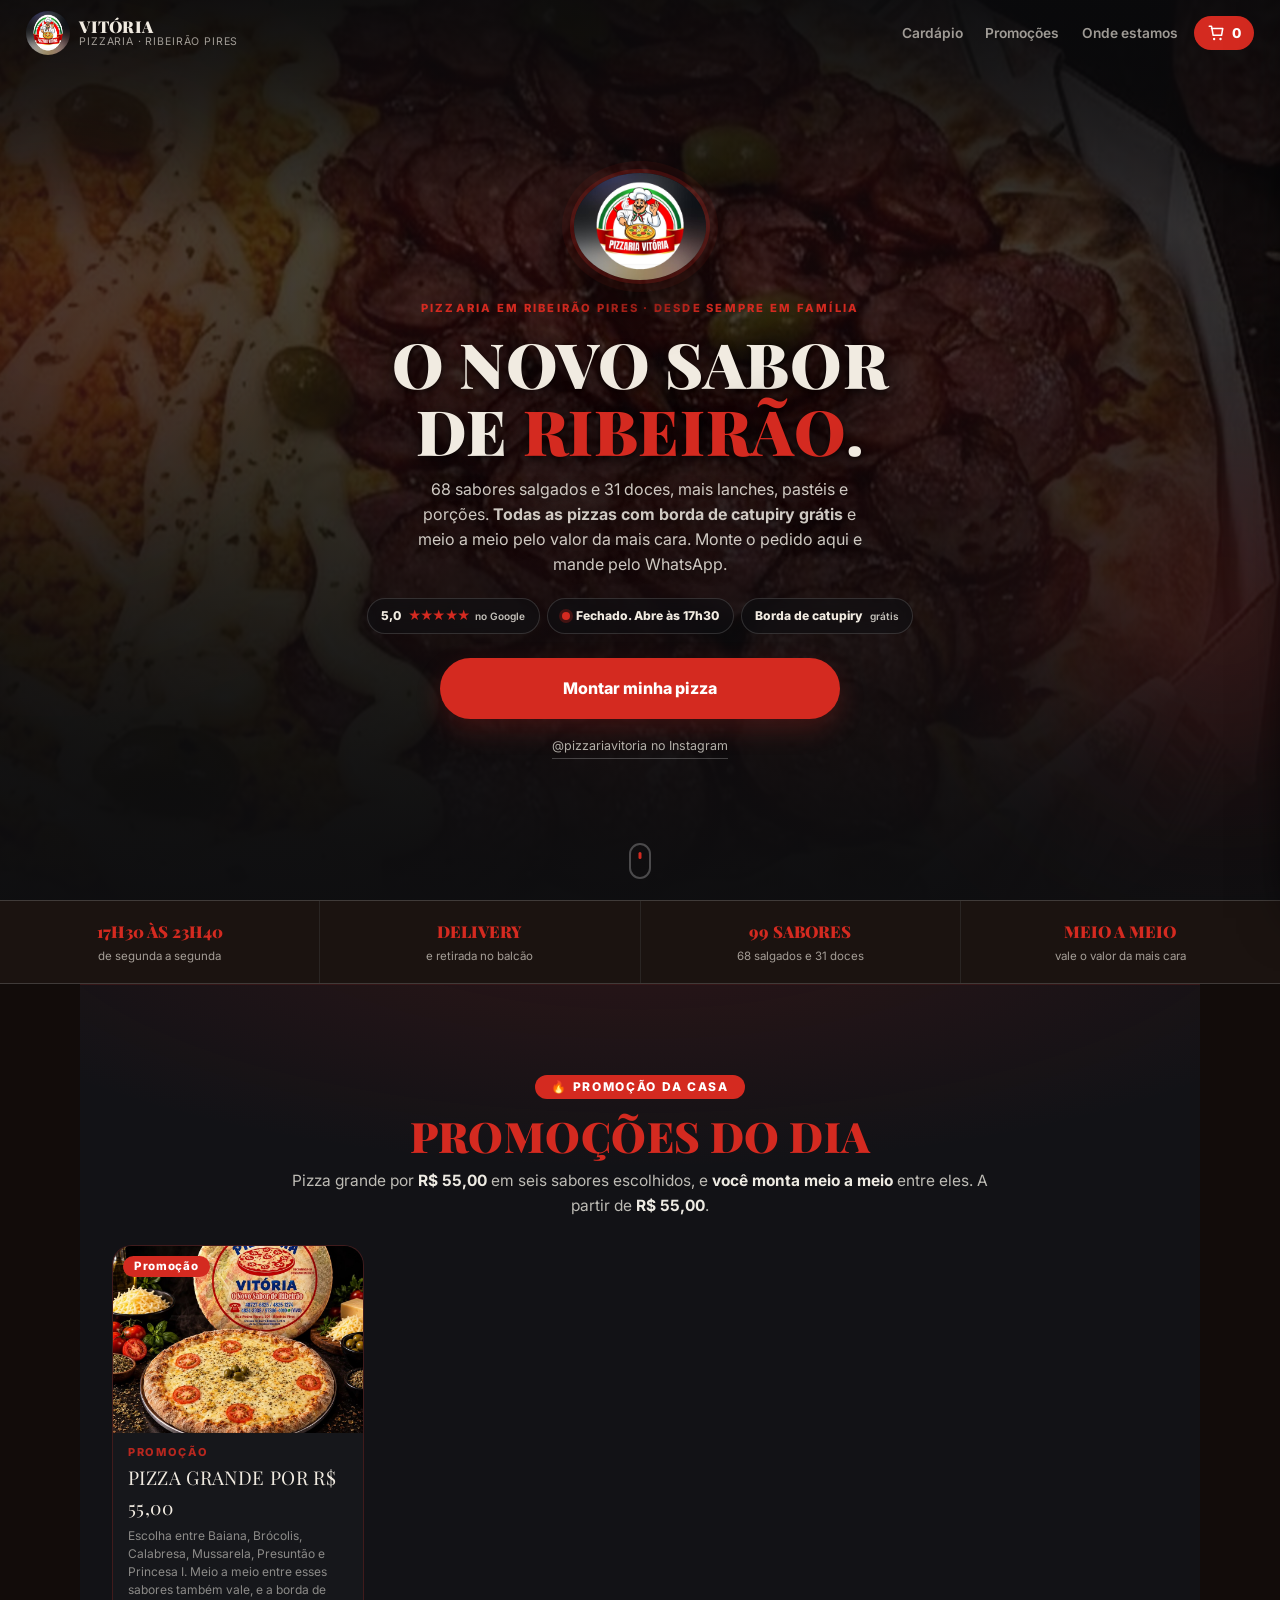
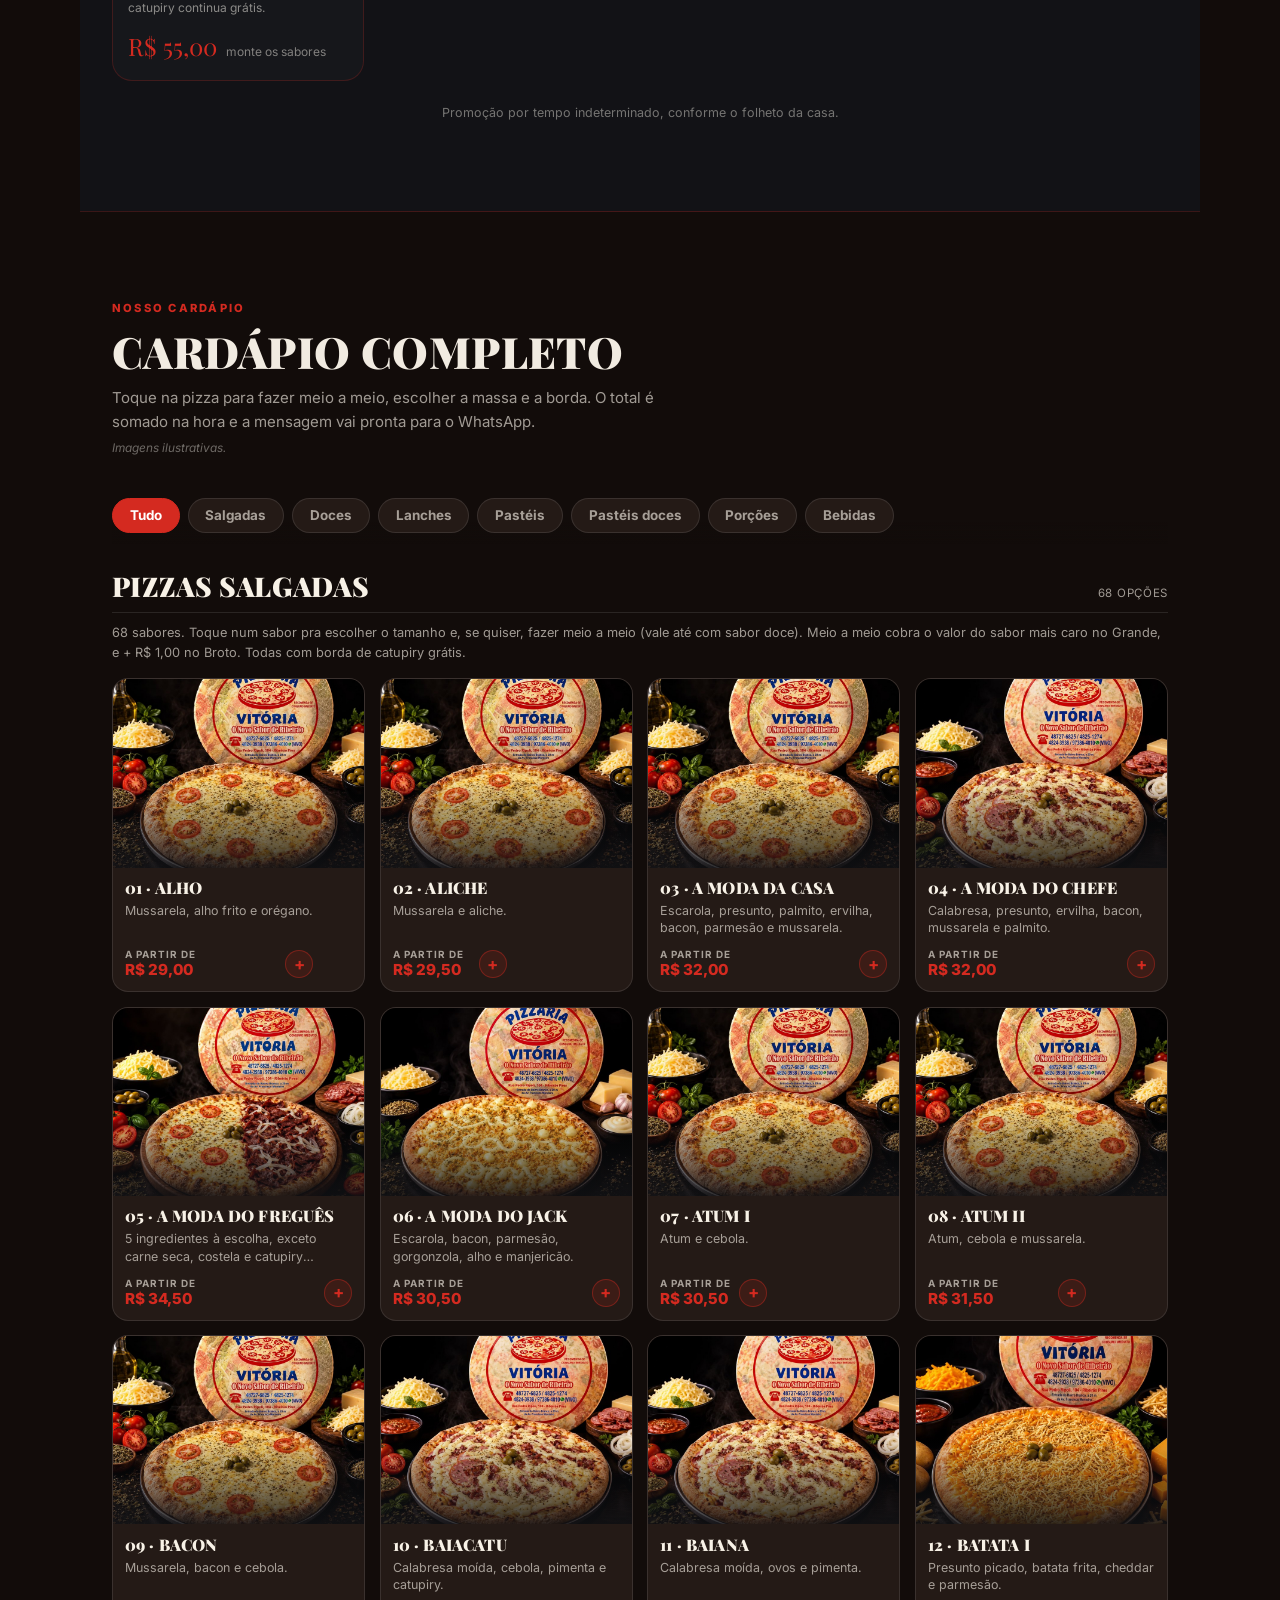
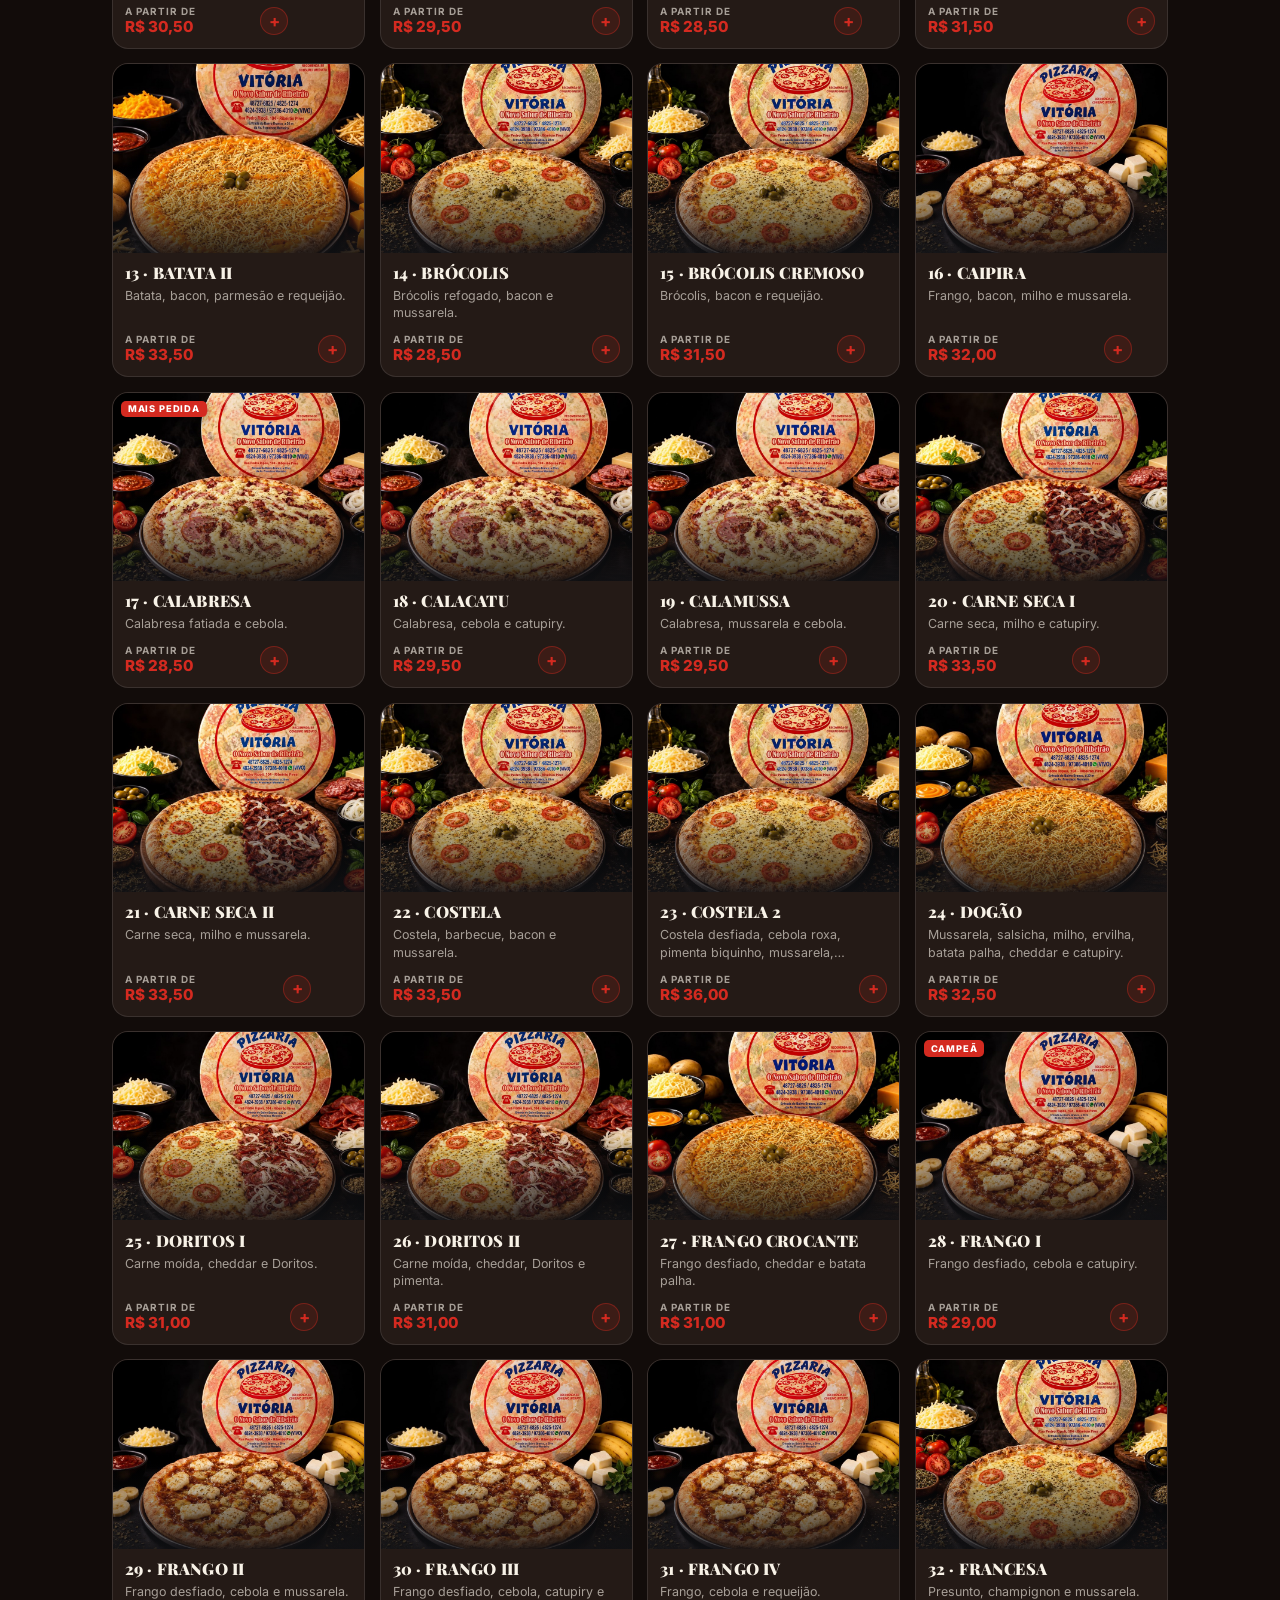
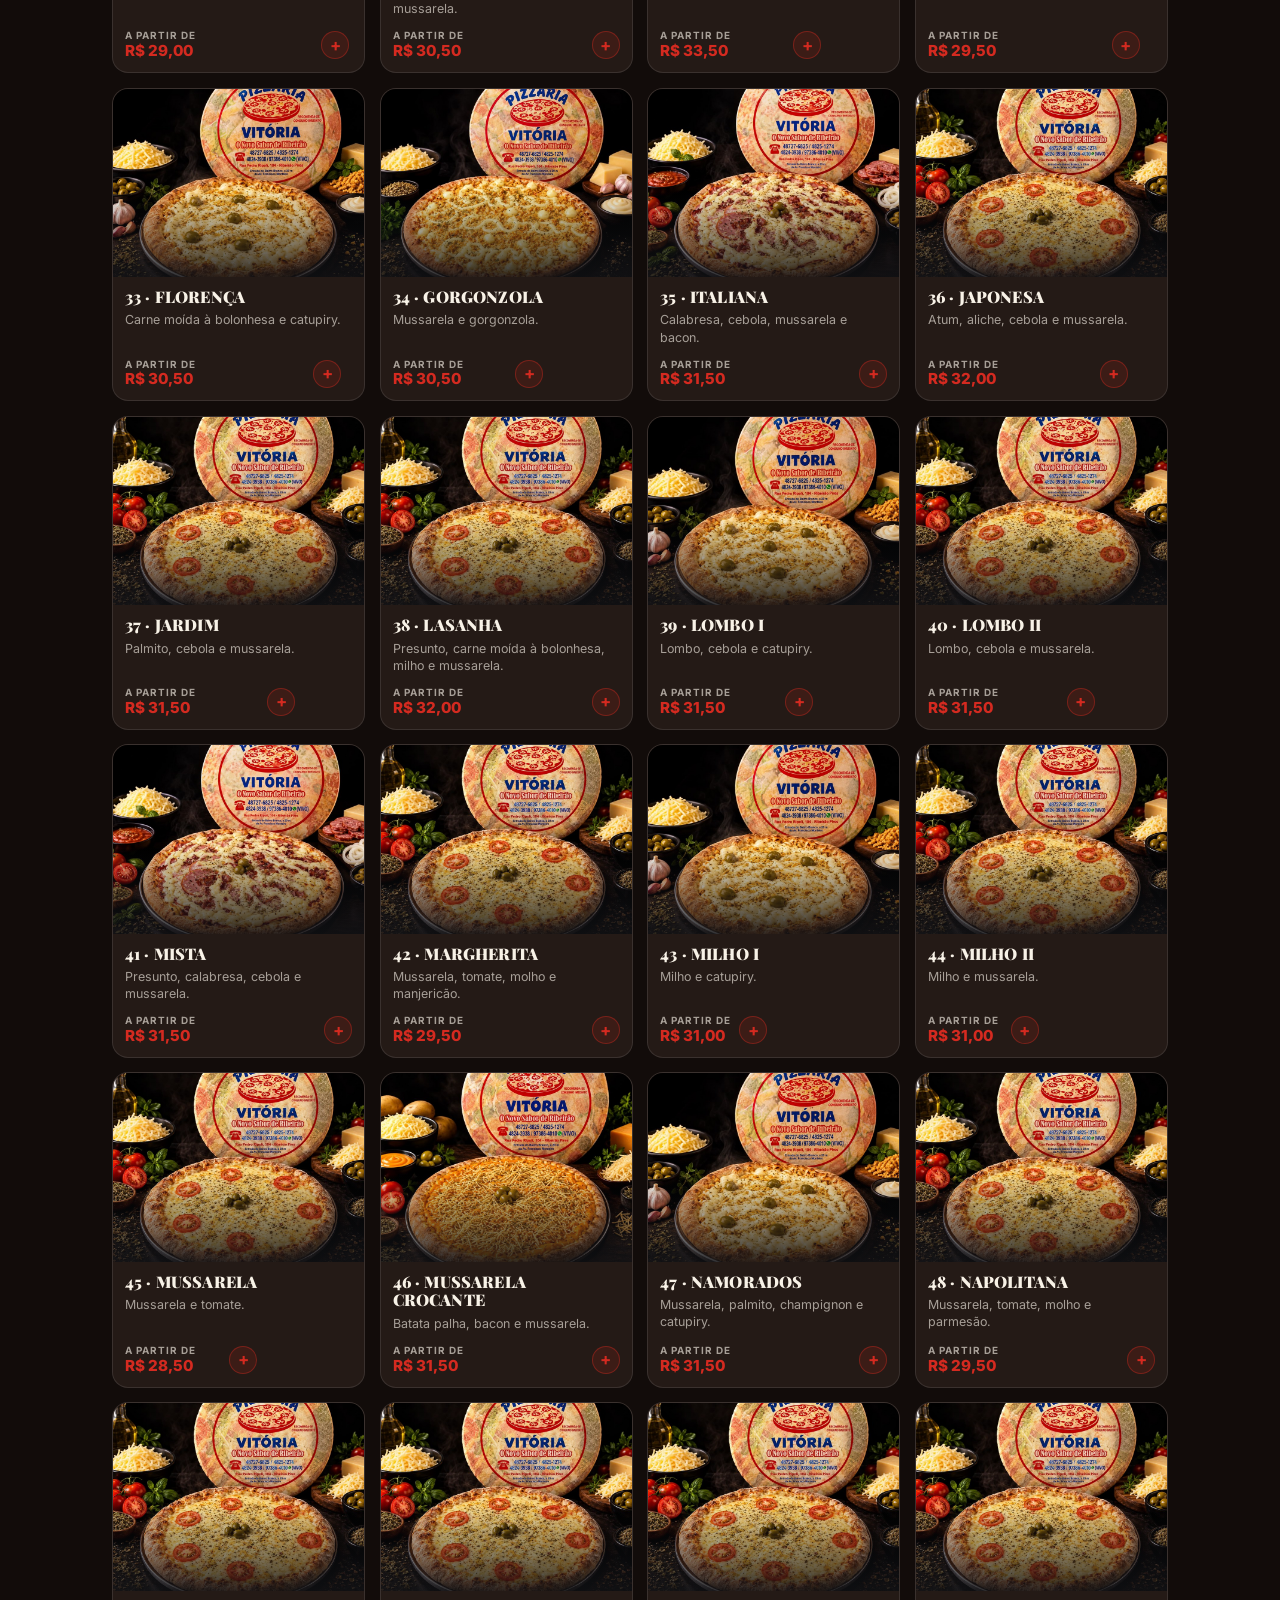
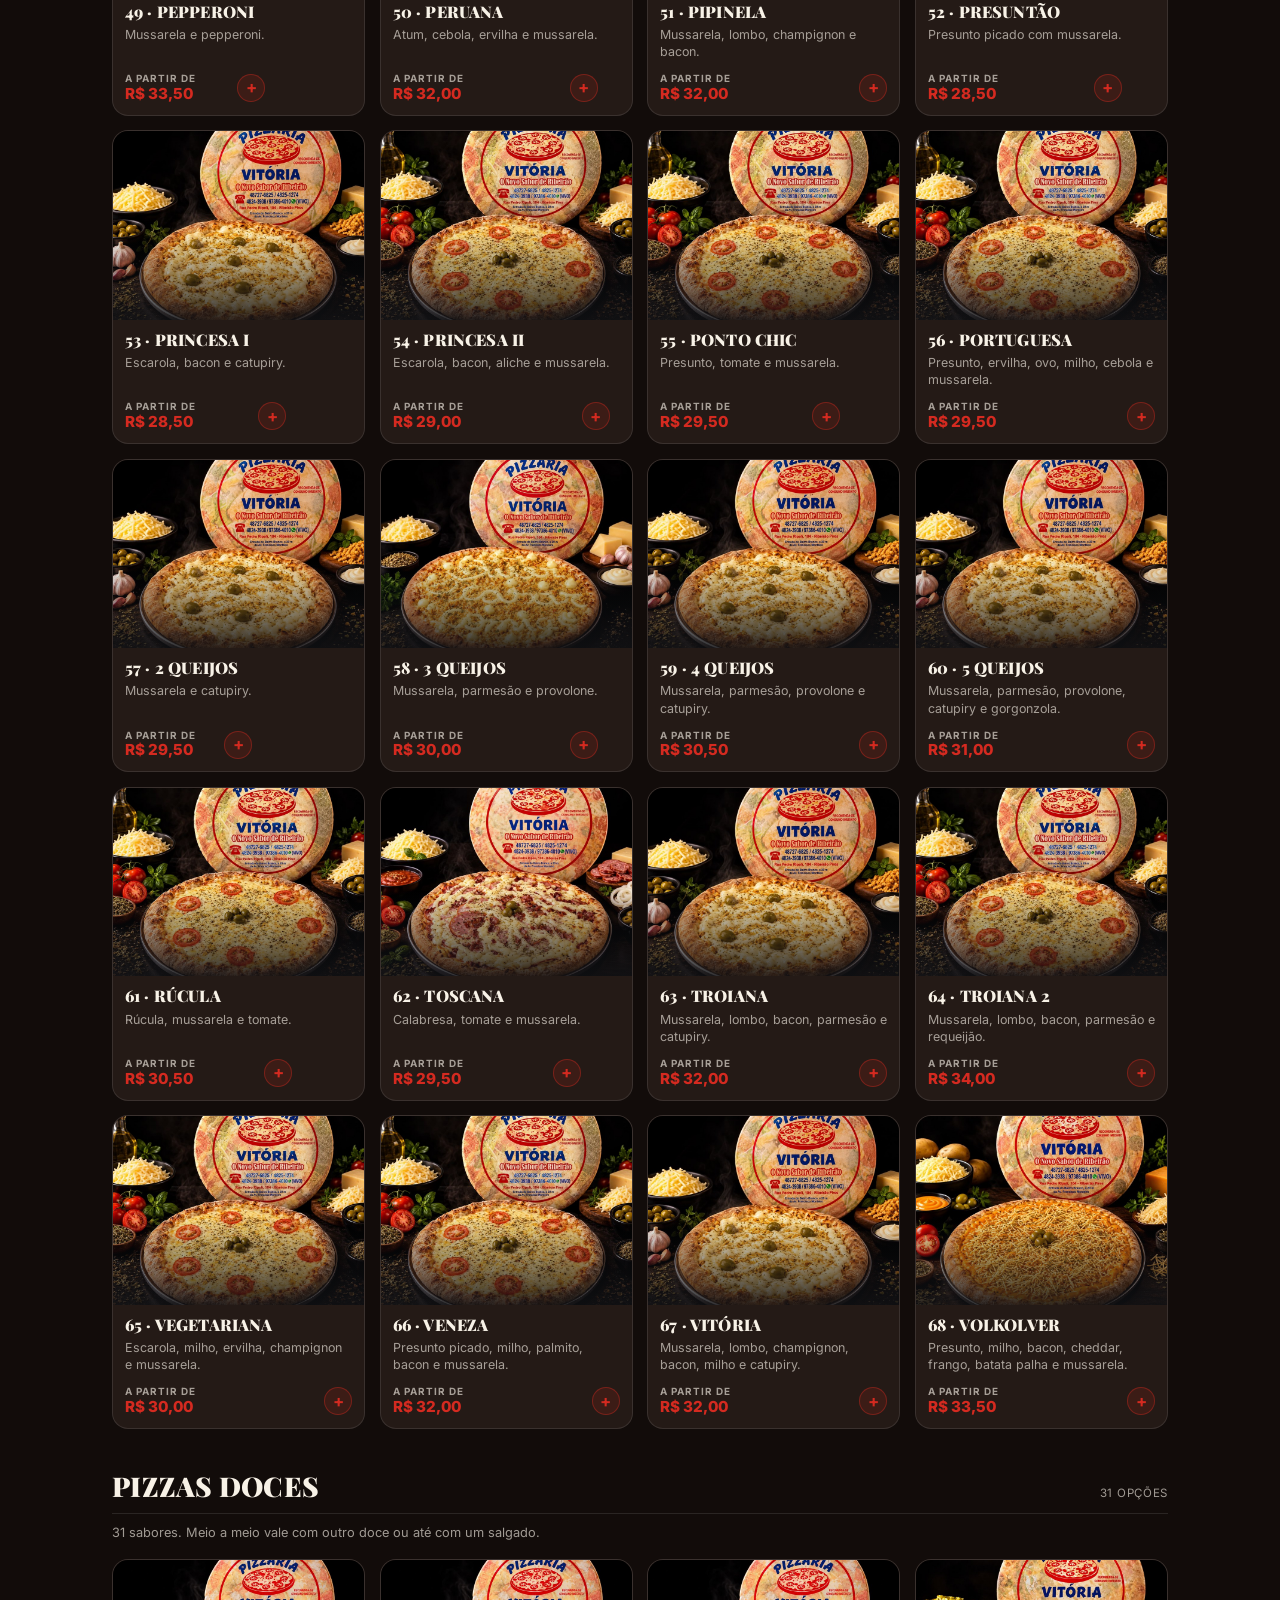
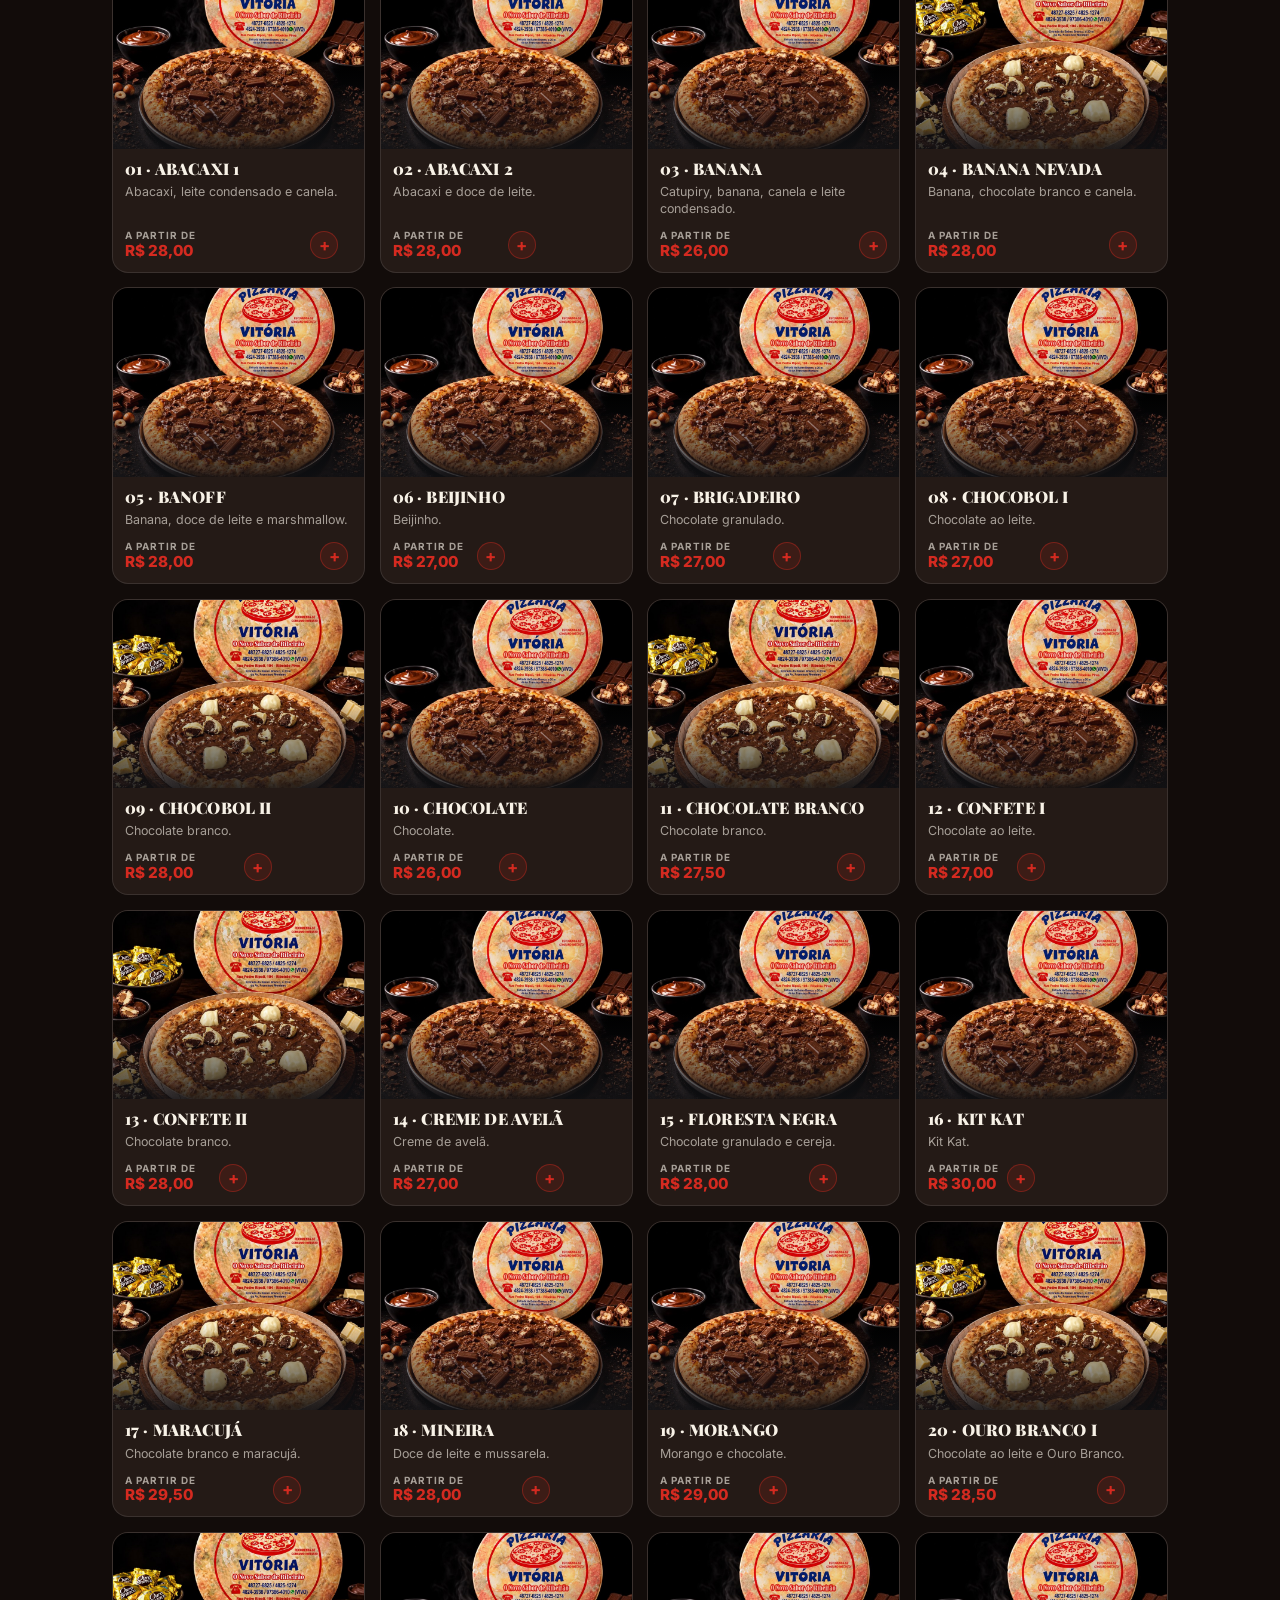
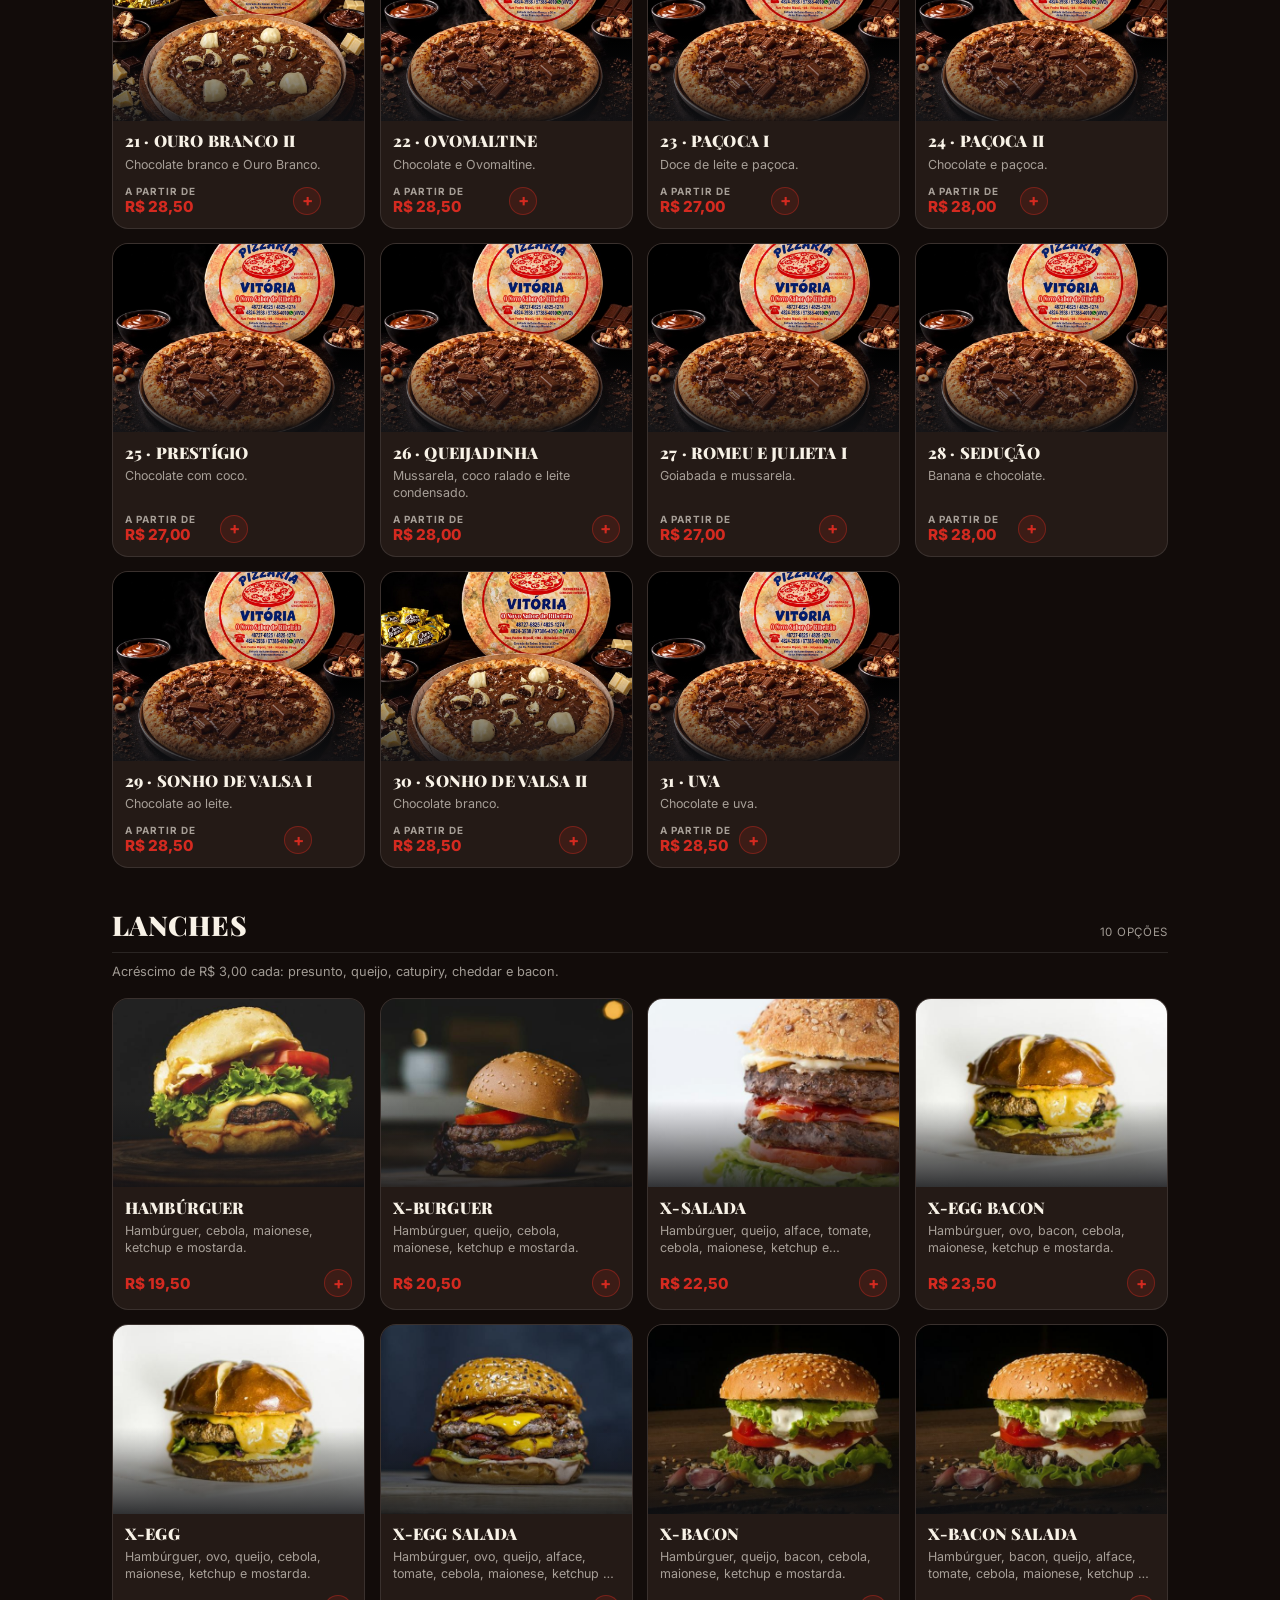
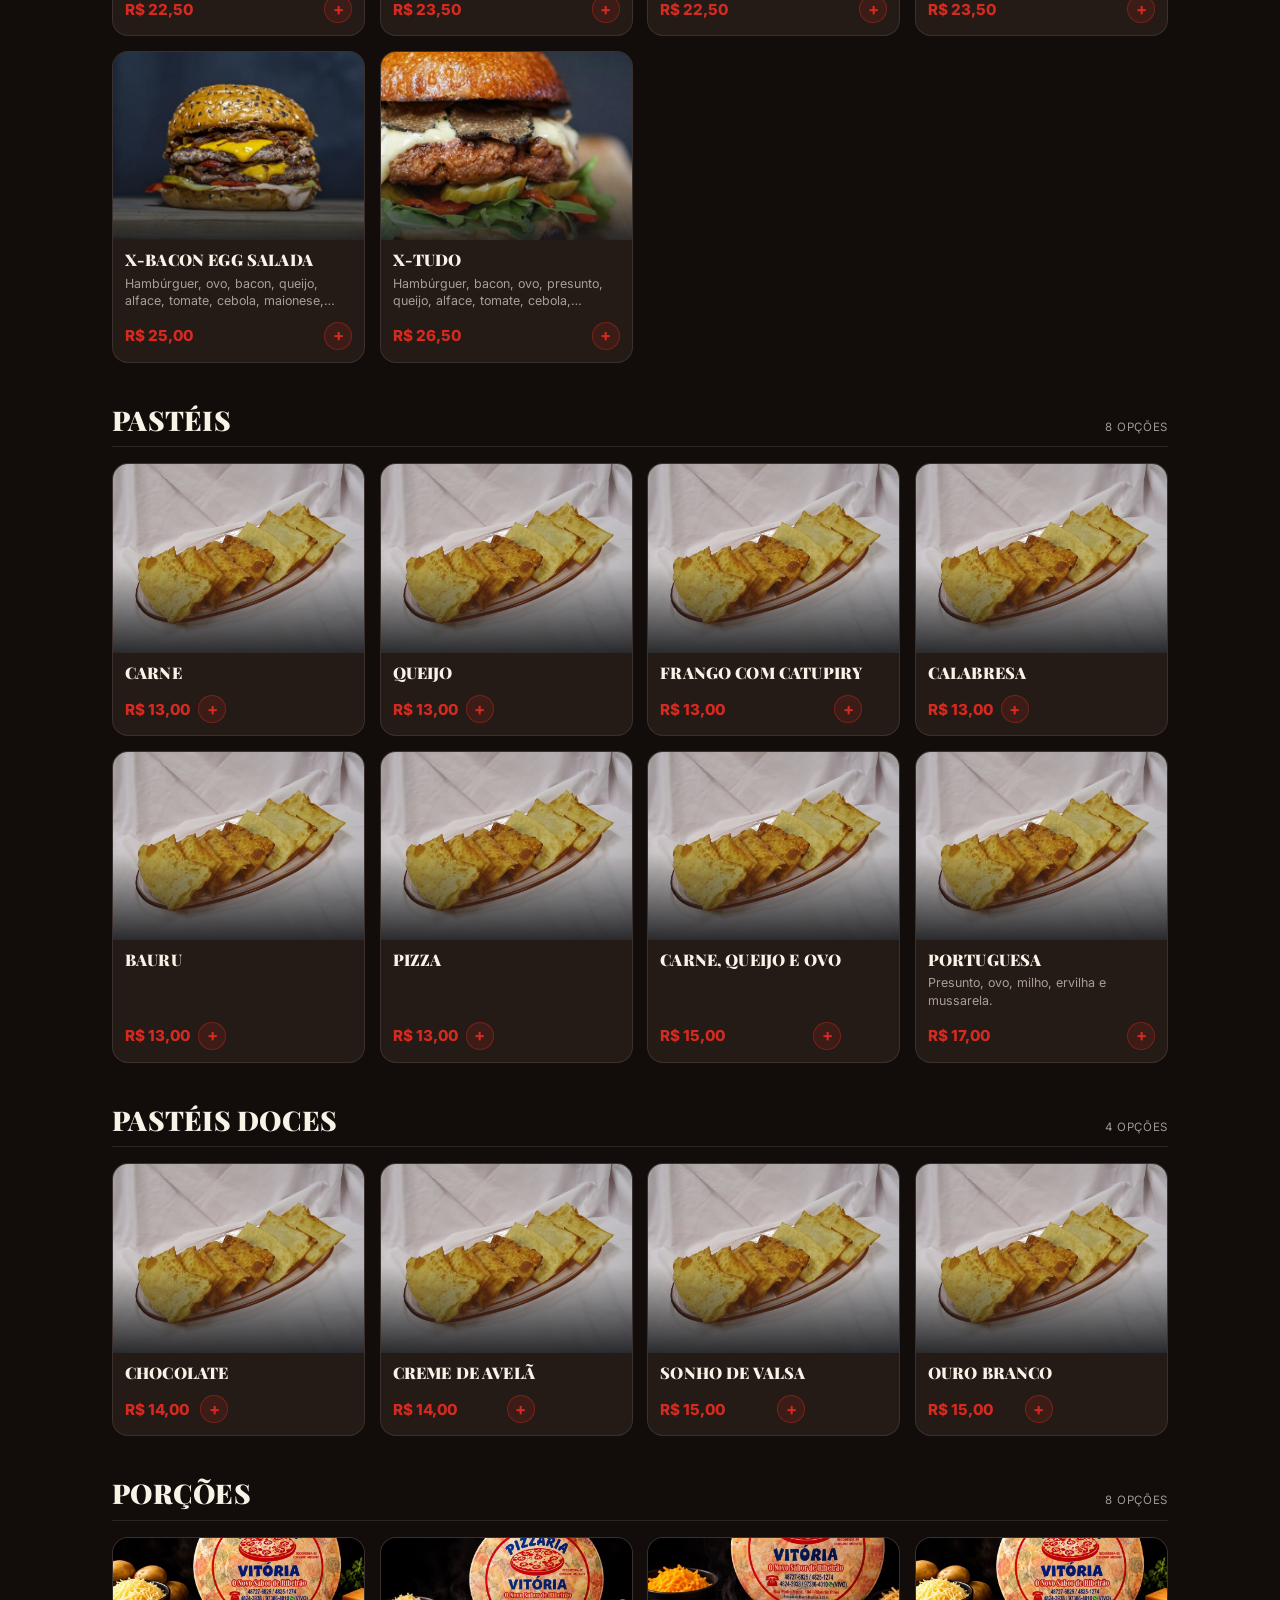
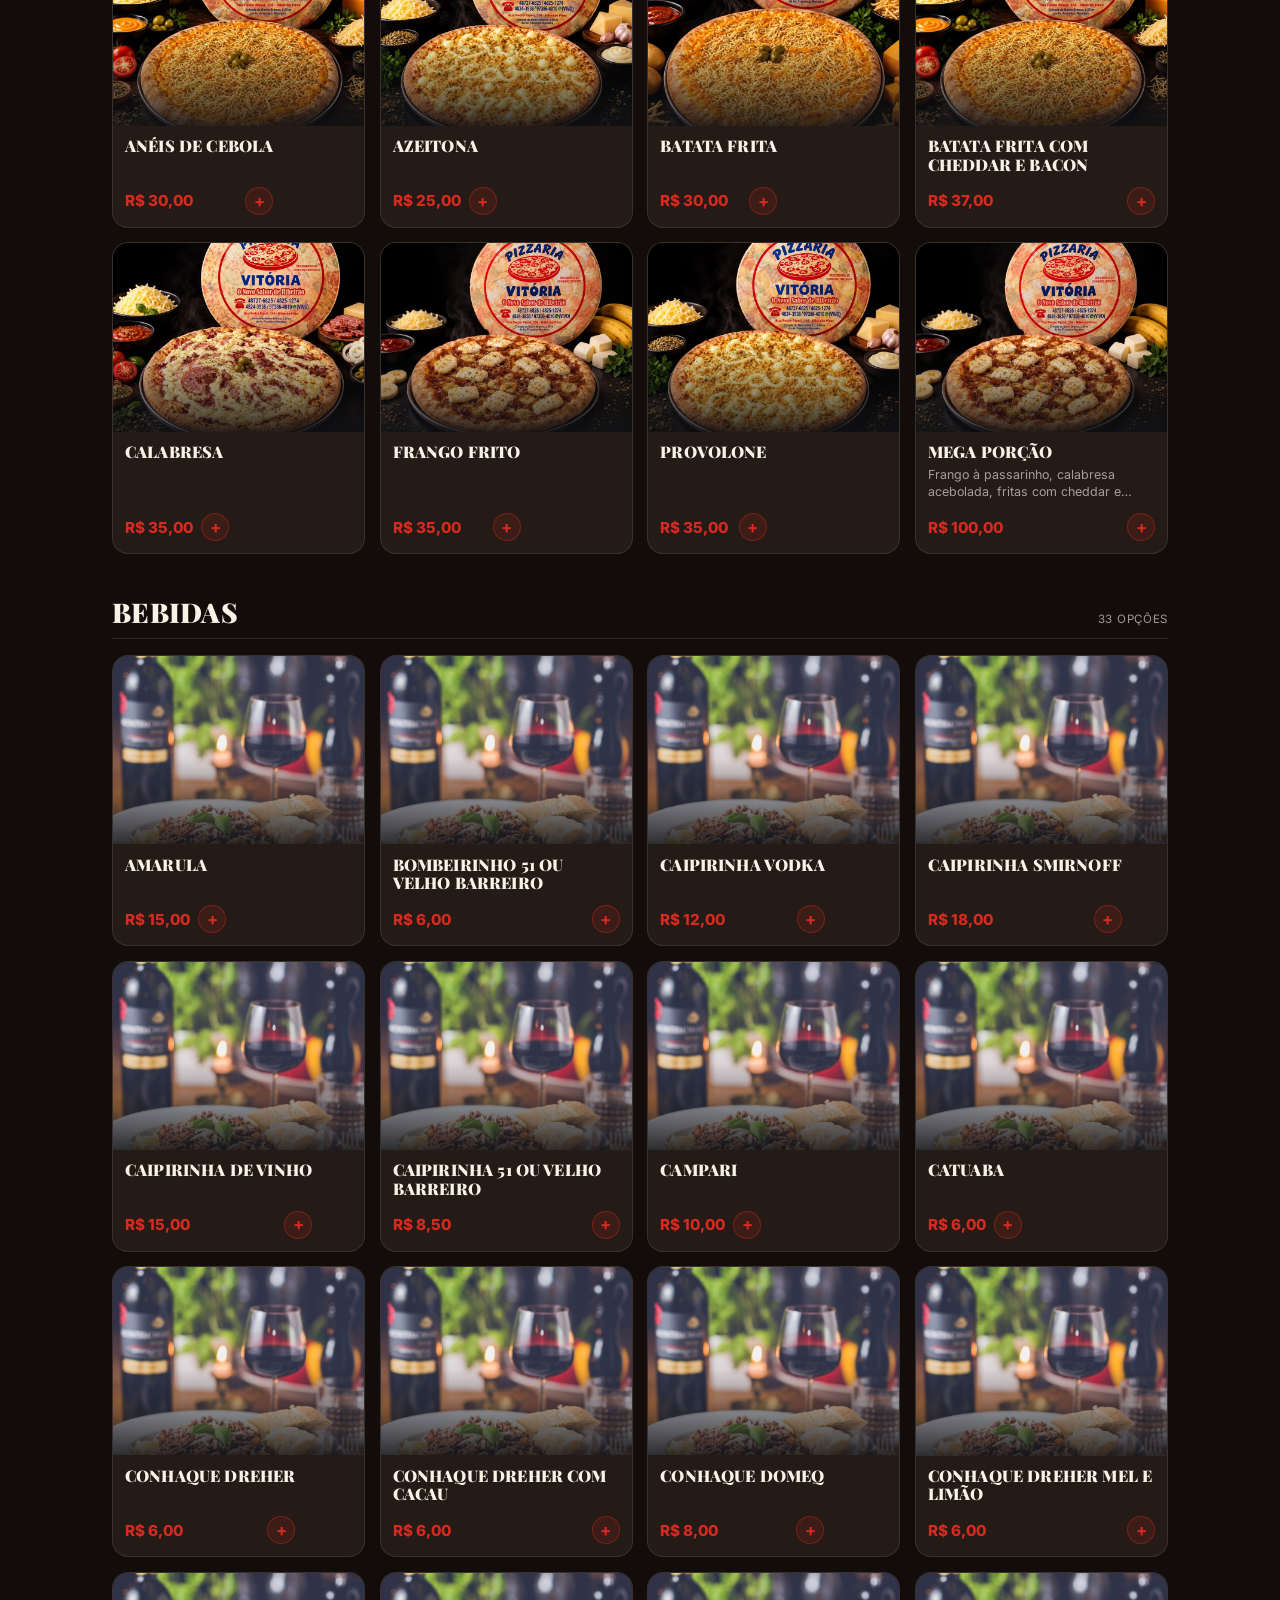
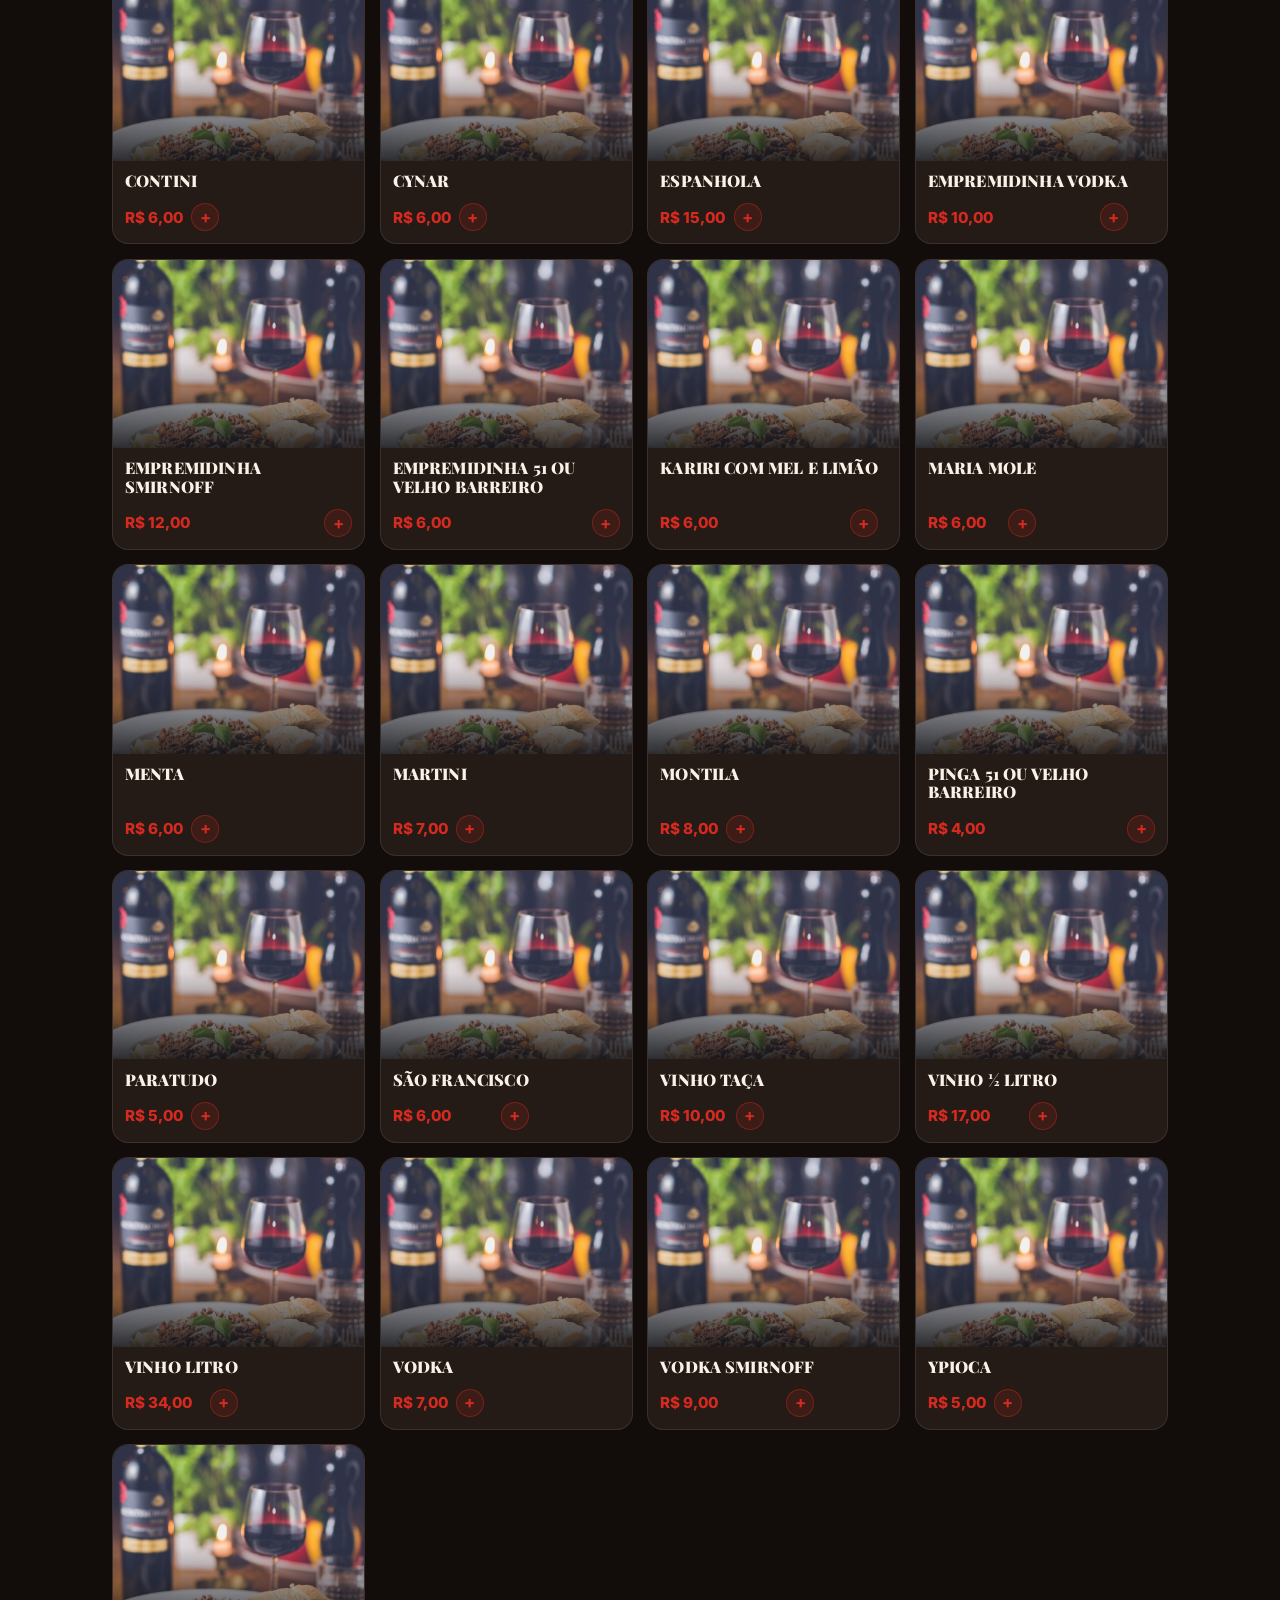
==== commit 6a532149: "Remove cupom, simplifica texto do botao de login Google" ====
--- a/index.html
+++ b/index.html
@@ -213,7 +213,7 @@
       <div class="carrinho-itens" data-itens></div>
       <div class="checkout-campos">
         <div class="login-google" data-login-google>
-          <button type="button" class="botao contorno" data-entrar-google>Entrar com Google (opcional) — preenche seus dados sozinho</button>
+          <button type="button" class="botao contorno" data-entrar-google>Entrar com Google</button>
         </div>
         <div class="login-google conta" data-conta-google hidden>
           <span>Olá, <b data-conta-nome></b>. Seus dados vêm preenchidos.</span>
@@ -287,13 +287,6 @@
       </div>
     </div>
     <div class="carrinho-rodape">
-      <div class="cupom">
-        <div class="cupom-linha">
-          <input type="text" data-campo-cupom placeholder="Tem um cupom? Digite aqui" autocomplete="off" aria-label="Cupom de desconto" />
-          <button type="button" class="botao contorno" data-aplicar-cupom>Aplicar</button>
-        </div>
-        <p class="cupom-aviso" data-cupom-aviso hidden role="status"></p>
-      </div>
       <div class="linha-total"><span>Subtotal</span><b data-subtotal>R$ 0,00</b></div>
       <div class="linha-total linha-taxa" data-linha-taxa hidden><span>Taxa de entrega</span><b data-taxa-valor>—</b></div>
       <div class="linha-total linha-desconto" data-linha-desconto hidden><span data-desconto-rot>Desconto</span><b data-desconto-valor>—</b></div>
--- a/assets/css/estilo.css
+++ b/assets/css/estilo.css
@@ -183,6 +183,9 @@
 .grupo-topo h3{font-size:clamp(1.25rem,5vw,1.7rem);color:var(--creme)}
 .grupo-topo span{font-size:.72rem;color:var(--texto-suave);letter-spacing:.06em;text-transform:uppercase;margin-left:auto;white-space:nowrap}
 .grupo-nota{font-size:.8rem;color:var(--texto-suave);margin:-.4rem 0 1rem}
+.subgrupo-titulo{font-size:.72rem;letter-spacing:.14em;text-transform:uppercase;font-weight:800;
+  color:var(--amarelo);margin:1.1rem 0 .6rem}
+.subgrupo-titulo:first-of-type{margin-top:0}
 .lista-itens{display:grid;gap:.7rem;grid-template-columns:repeat(2,minmax(0,1fr))}
 @media(min-width:680px){.lista-itens{grid-template-columns:repeat(3,minmax(0,1fr));gap:.9rem}}
 @media(min-width:980px){.lista-itens{grid-template-columns:repeat(4,minmax(0,1fr))}}
@@ -591,6 +594,12 @@
 /* =========================================================
    CUPOM DE DESCONTO
    ========================================================= */
+.login-google{margin-bottom:.9rem}
+.login-google .botao{width:100%;font-size:.82rem;padding:.7rem 1rem}
+.login-google.conta{display:flex;align-items:center;justify-content:space-between;gap:.6rem;
+  background:var(--giz);border:1px solid var(--linha);border-radius:12px;padding:.6rem .8rem;font-size:.82rem}
+.login-google.conta button{background:transparent;border:1px solid var(--linha);color:var(--texto-suave);
+  border-radius:999px;padding:.35rem .75rem;font-size:.76rem;cursor:pointer;font-family:inherit}
 .cupom{margin-bottom:.7rem}
 .cupom-linha{display:flex;gap:.5rem}
 .cupom-linha input{flex:1;min-width:0;background:var(--giz);border:1px solid var(--linha);border-radius:10px;
--- a/assets/css/estilo.css
+++ b/assets/css/estilo.css
@@ -183,6 +183,9 @@
 .grupo-topo h3{font-size:clamp(1.25rem,5vw,1.7rem);color:var(--creme)}
 .grupo-topo span{font-size:.72rem;color:var(--texto-suave);letter-spacing:.06em;text-transform:uppercase;margin-left:auto;white-space:nowrap}
 .grupo-nota{font-size:.8rem;color:var(--texto-suave);margin:-.4rem 0 1rem}
+.subgrupo-titulo{font-size:.72rem;letter-spacing:.14em;text-transform:uppercase;font-weight:800;
+  color:var(--amarelo);margin:1.1rem 0 .6rem}
+.subgrupo-titulo:first-of-type{margin-top:0}
 .lista-itens{display:grid;gap:.7rem;grid-template-columns:repeat(2,minmax(0,1fr))}
 @media(min-width:680px){.lista-itens{grid-template-columns:repeat(3,minmax(0,1fr));gap:.9rem}}
 @media(min-width:980px){.lista-itens{grid-template-columns:repeat(4,minmax(0,1fr))}}
@@ -591,6 +594,12 @@
 /* =========================================================
    CUPOM DE DESCONTO
    ========================================================= */
+.login-google{margin-bottom:.9rem}
+.login-google .botao{width:100%;font-size:.82rem;padding:.7rem 1rem}
+.login-google.conta{display:flex;align-items:center;justify-content:space-between;gap:.6rem;
+  background:var(--giz);border:1px solid var(--linha);border-radius:12px;padding:.6rem .8rem;font-size:.82rem}
+.login-google.conta button{background:transparent;border:1px solid var(--linha);color:var(--texto-suave);
+  border-radius:999px;padding:.35rem .75rem;font-size:.76rem;cursor:pointer;font-family:inherit}
 .cupom{margin-bottom:.7rem}
 .cupom-linha{display:flex;gap:.5rem}
 .cupom-linha input{flex:1;min-width:0;background:var(--giz);border:1px solid var(--linha);border-radius:10px;
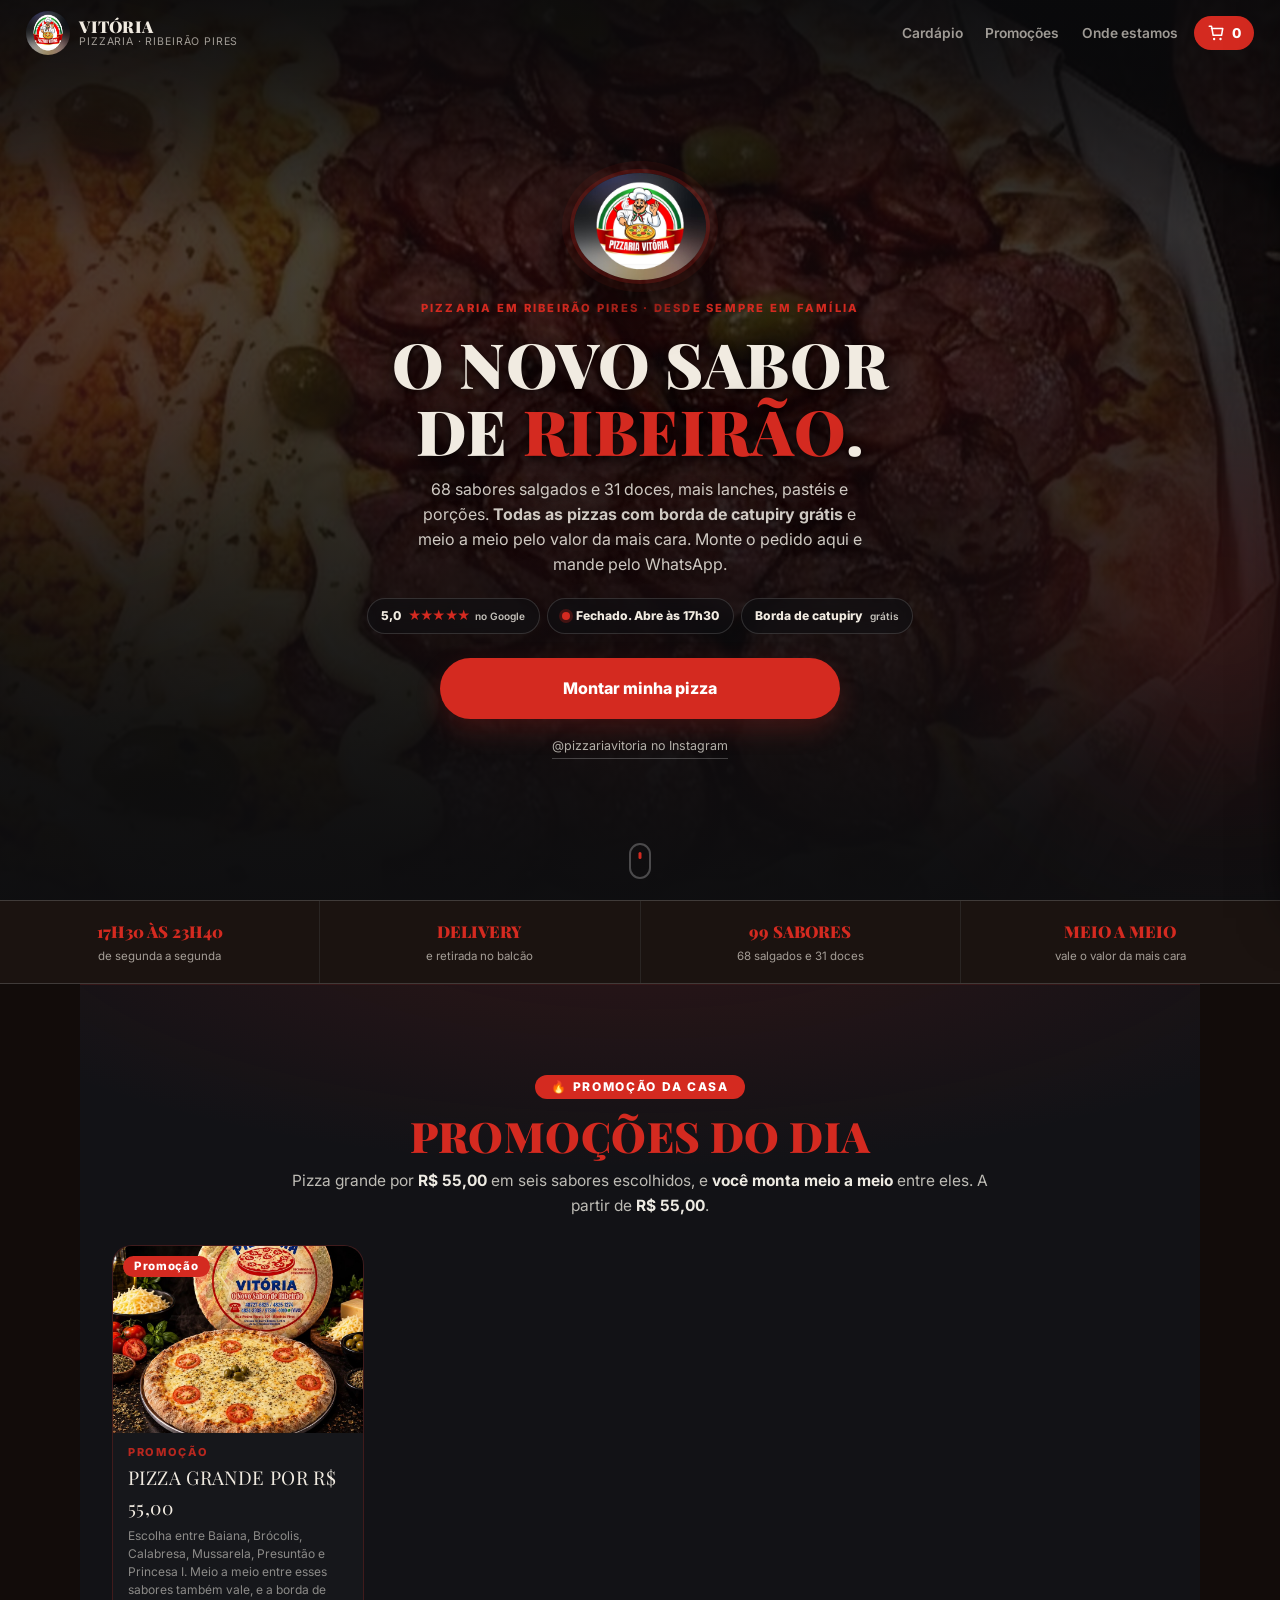
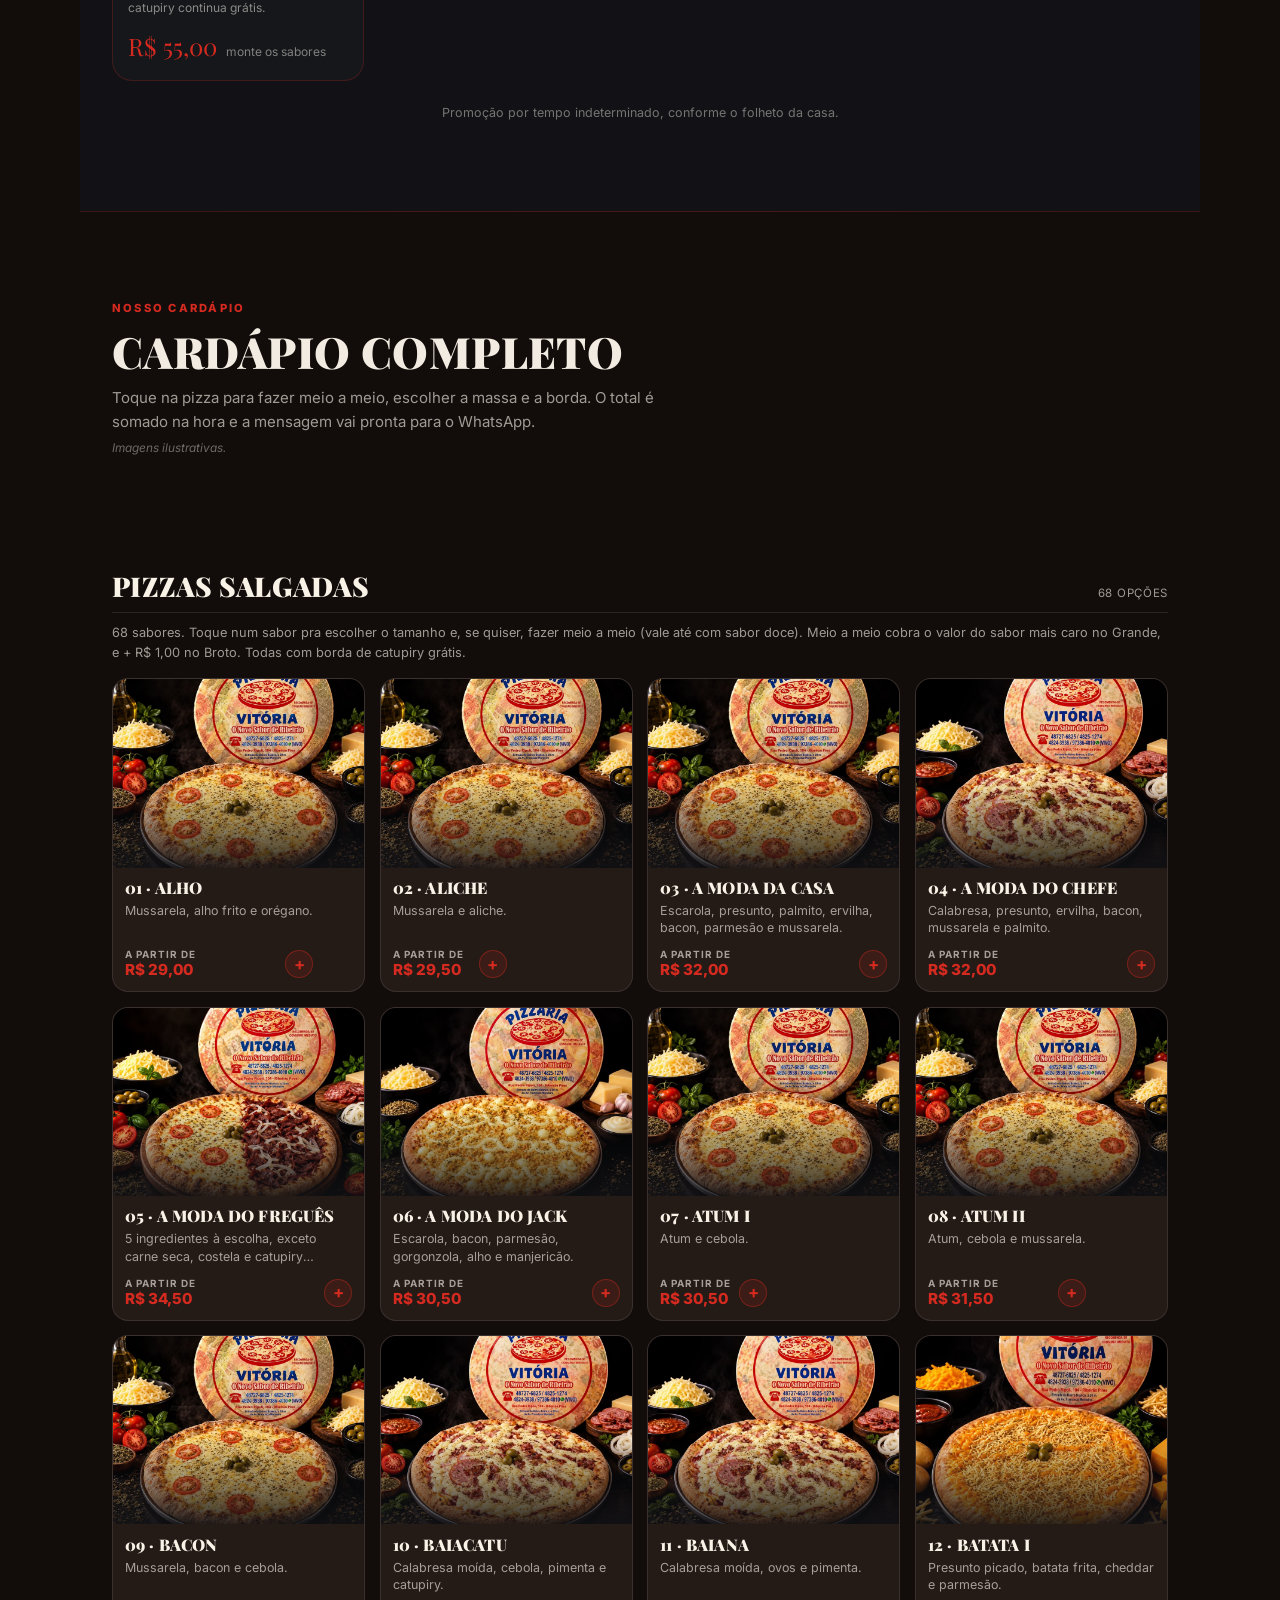
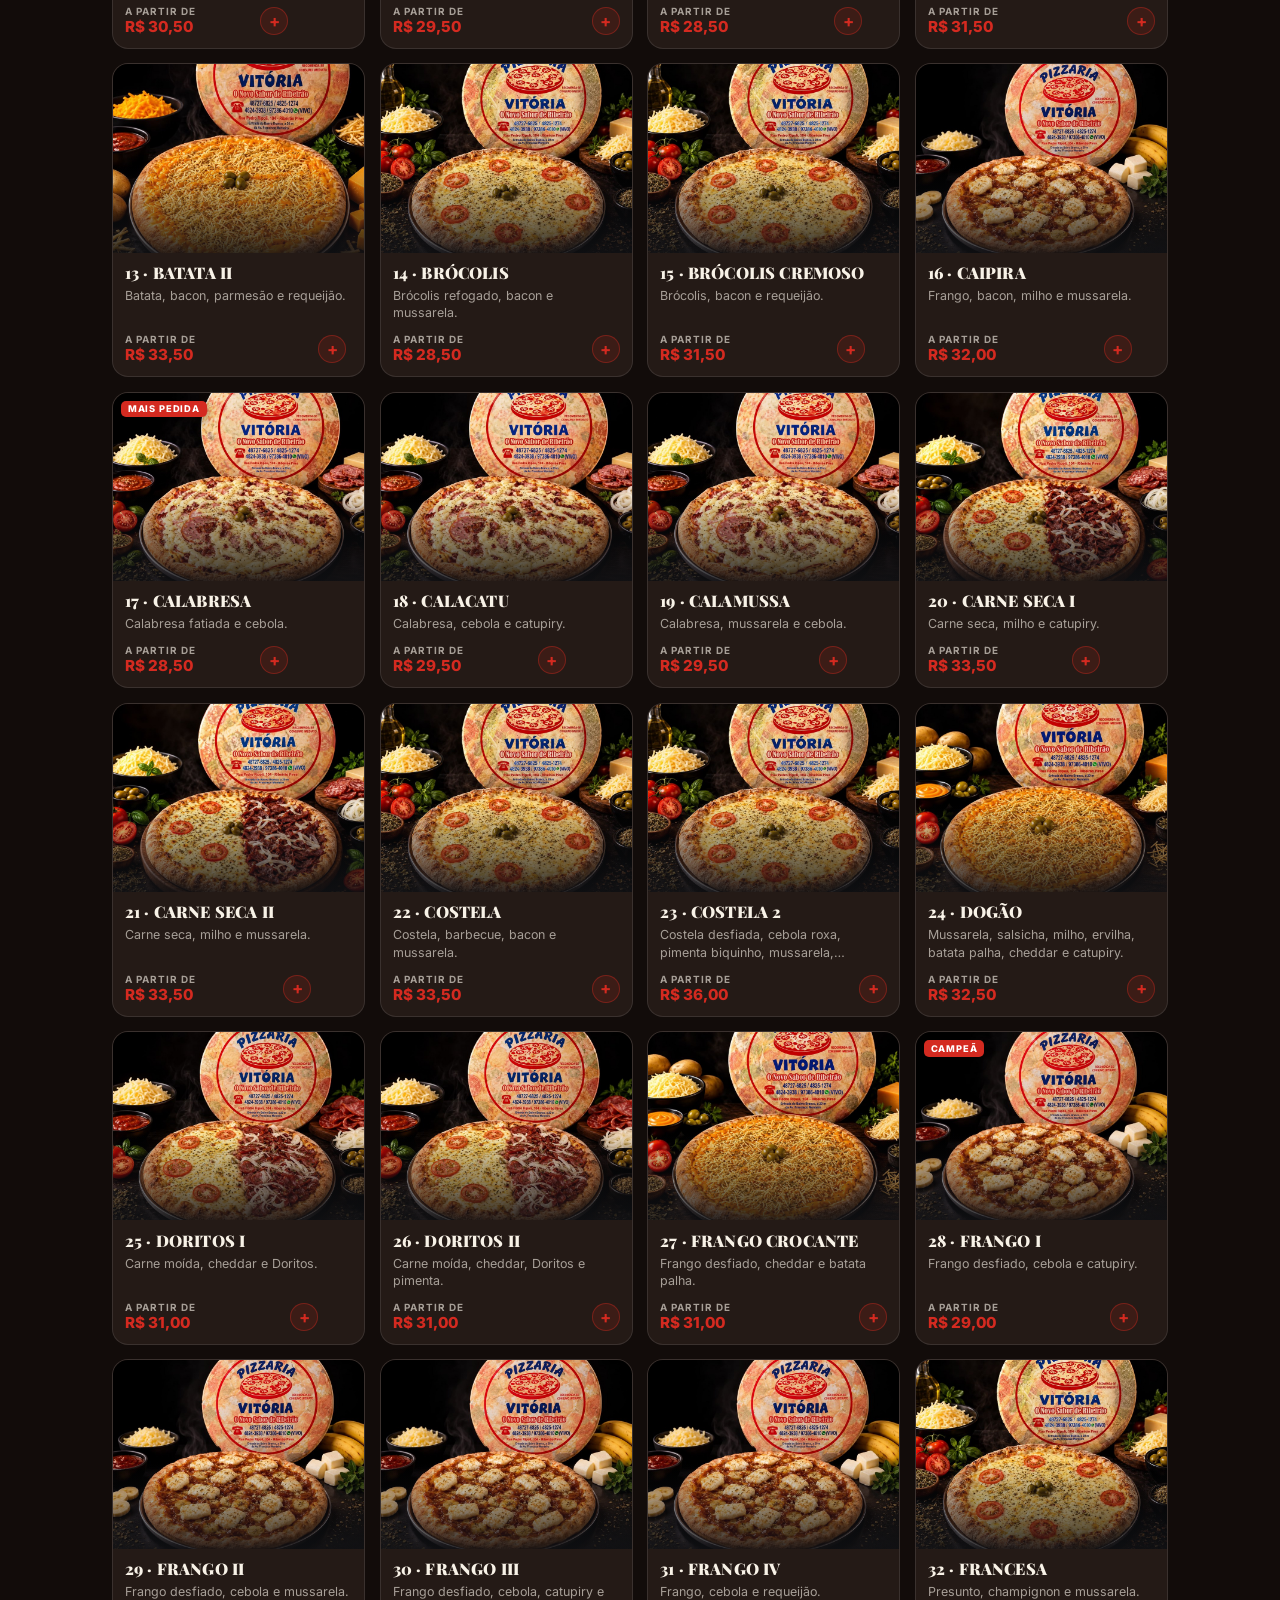
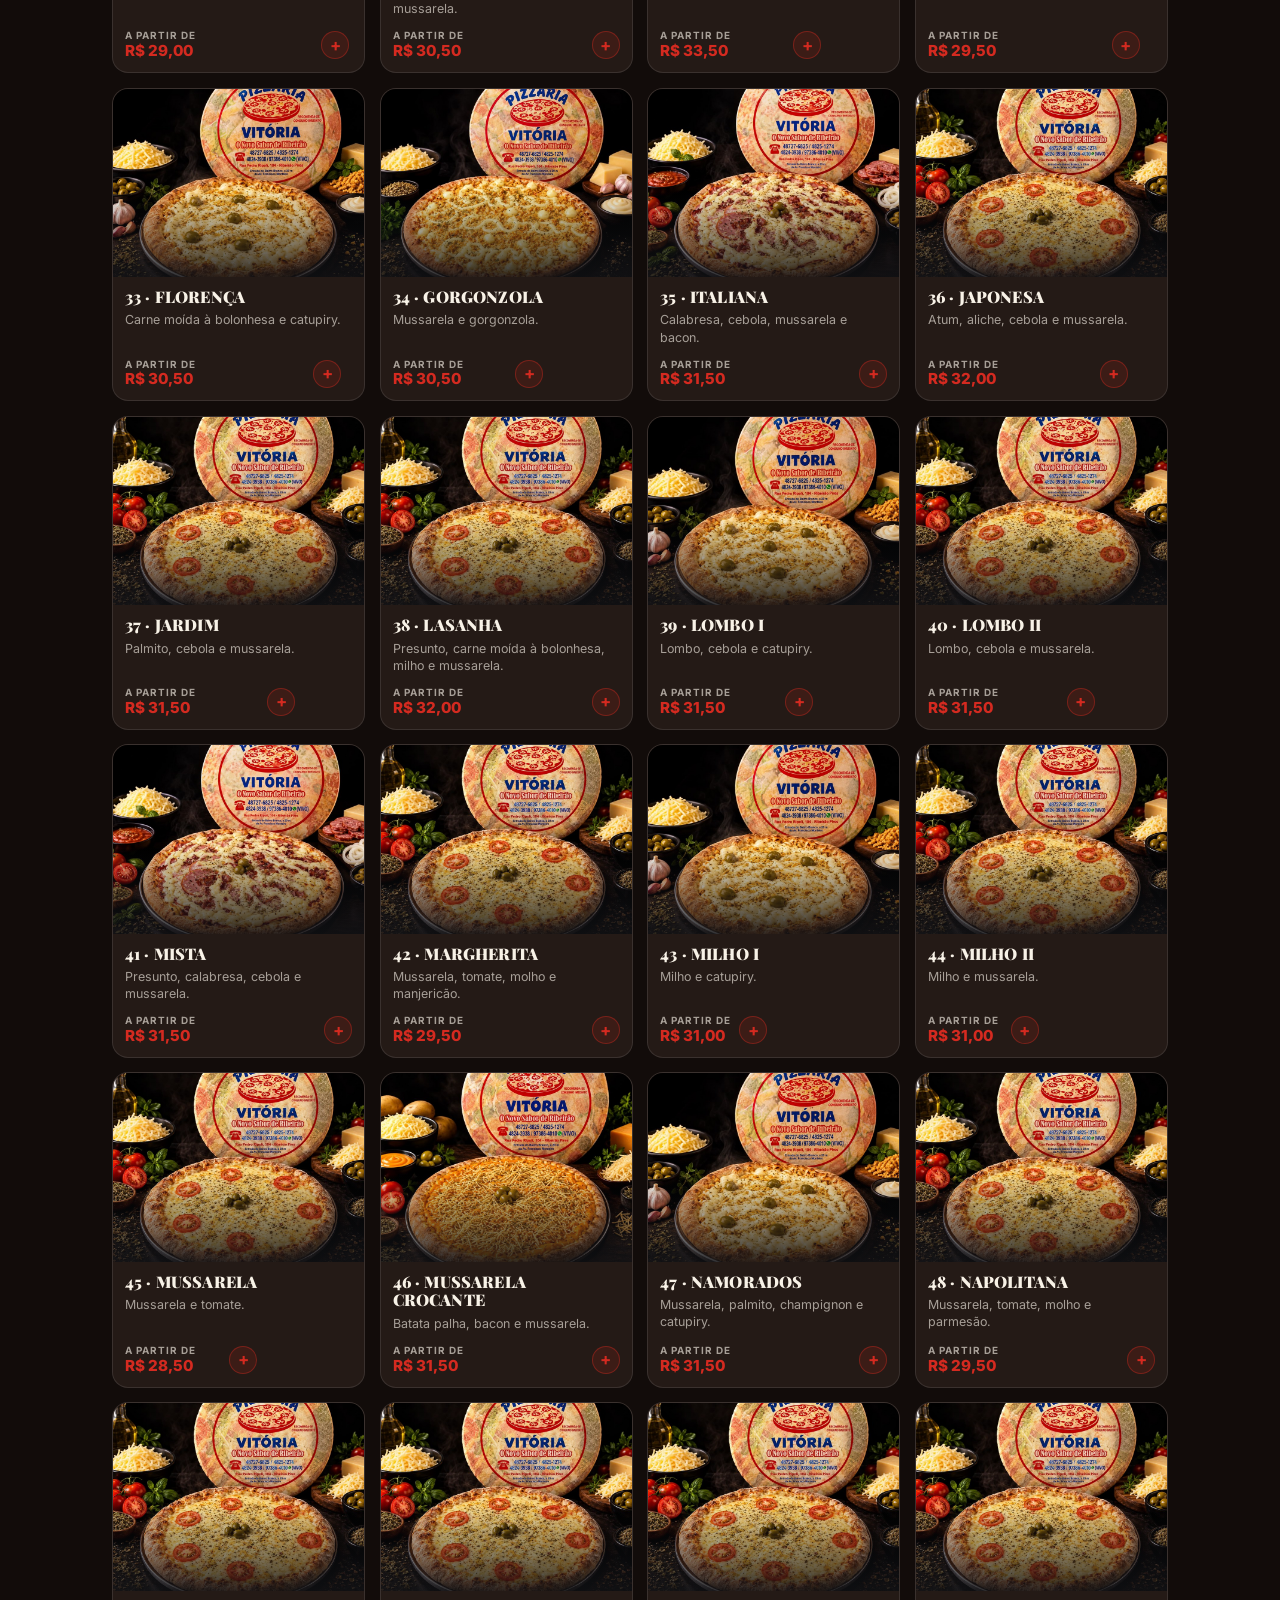
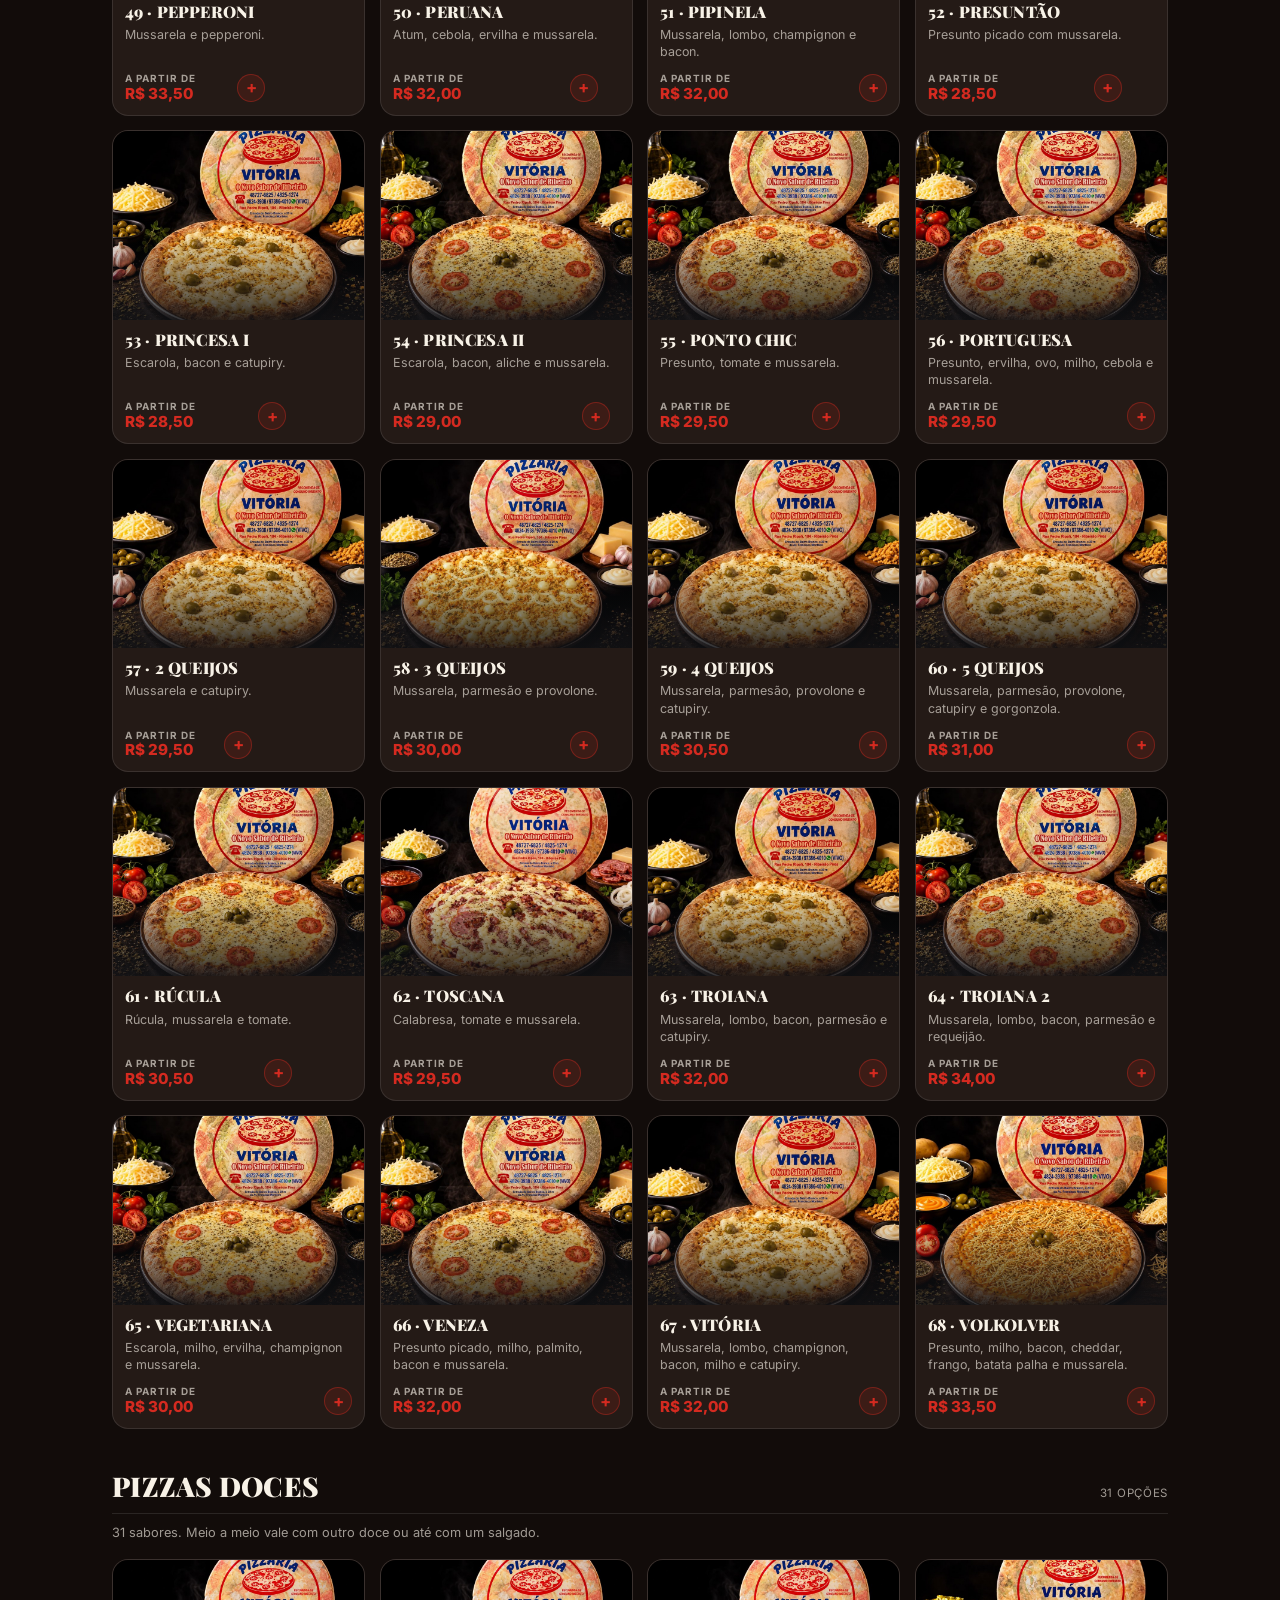
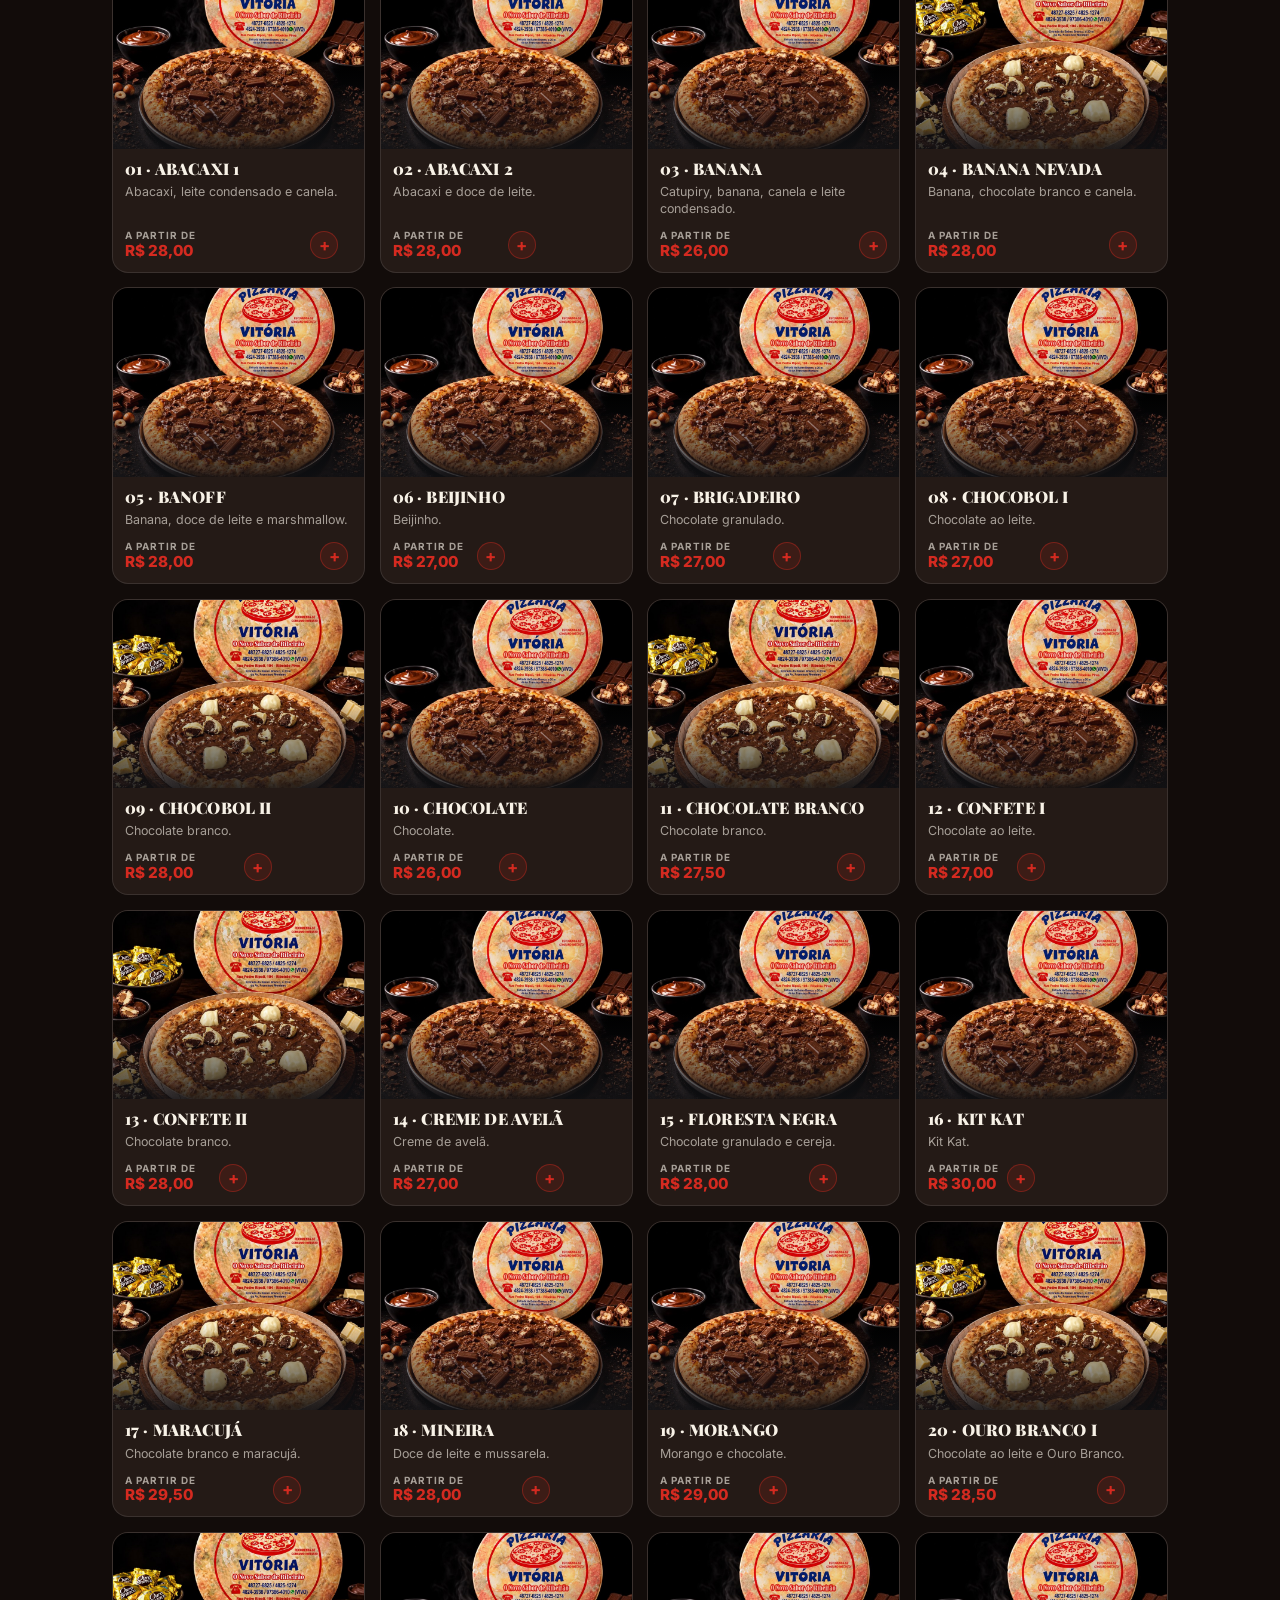
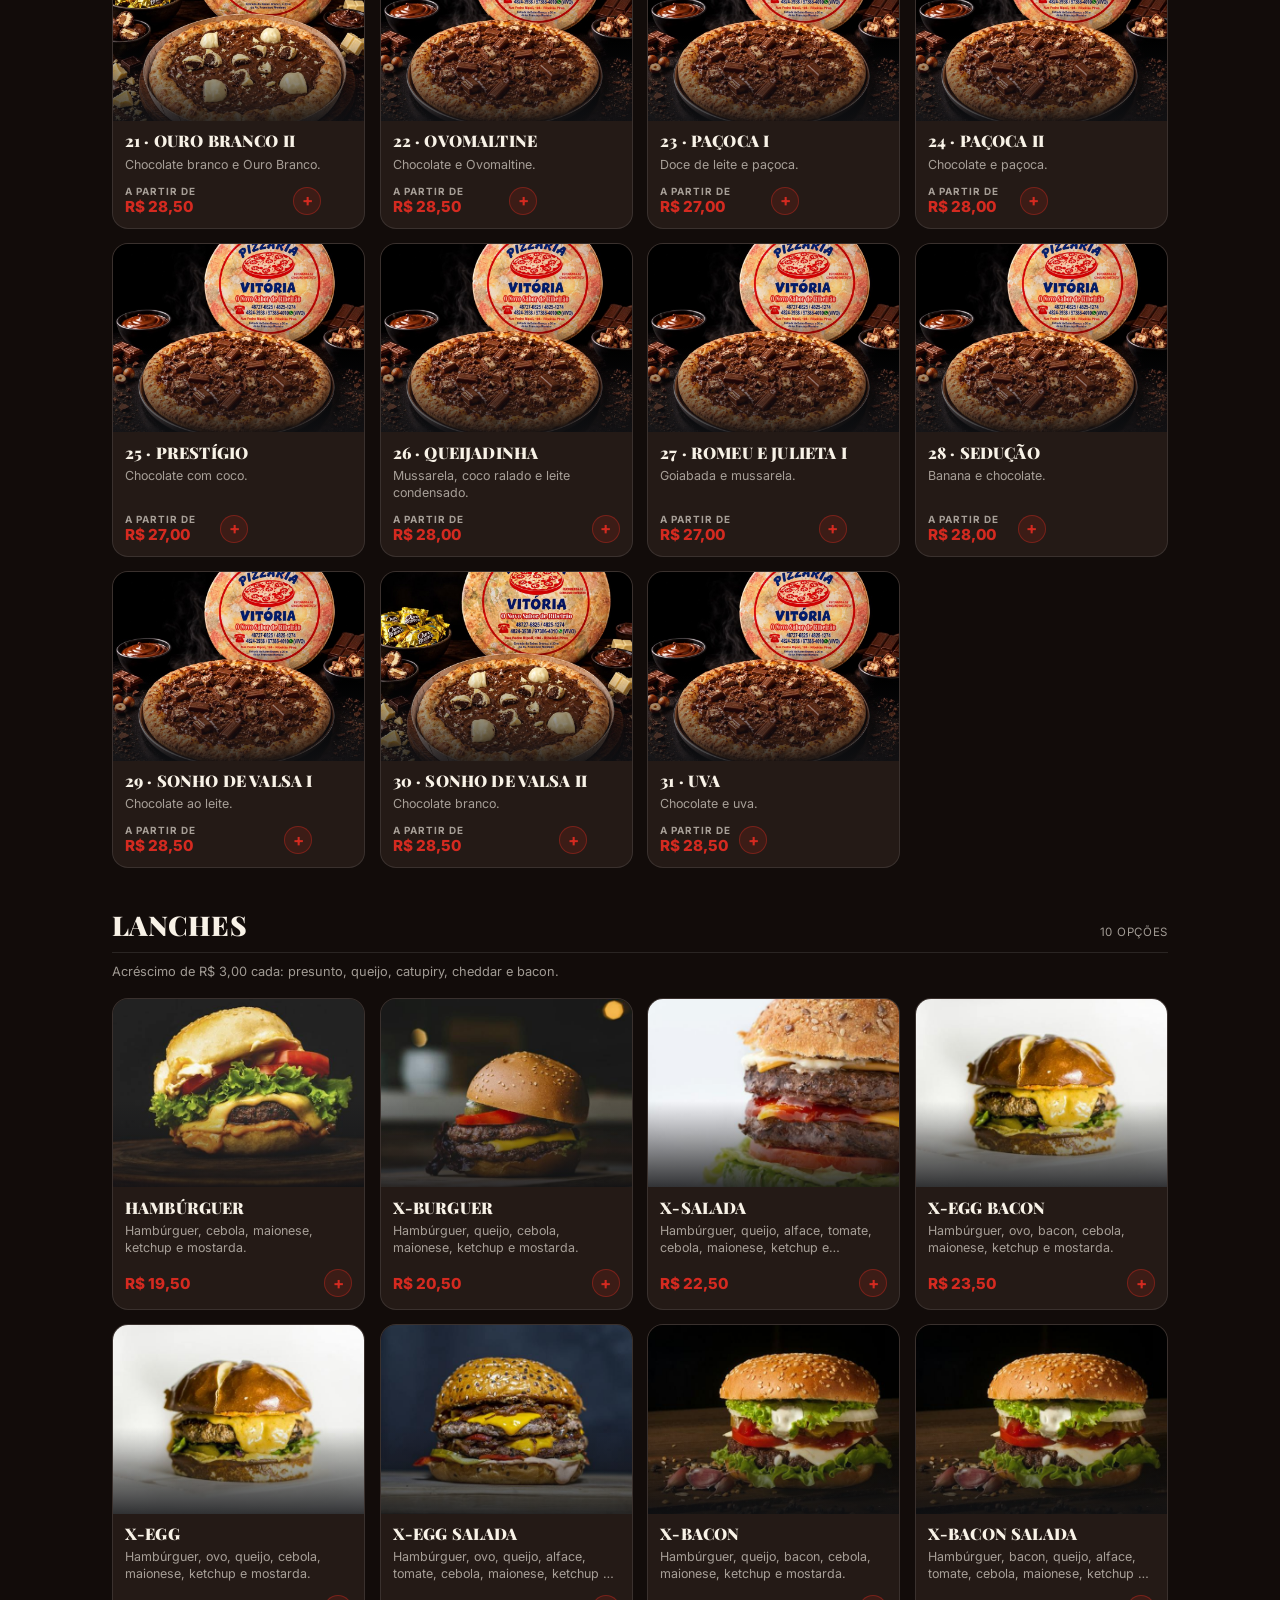
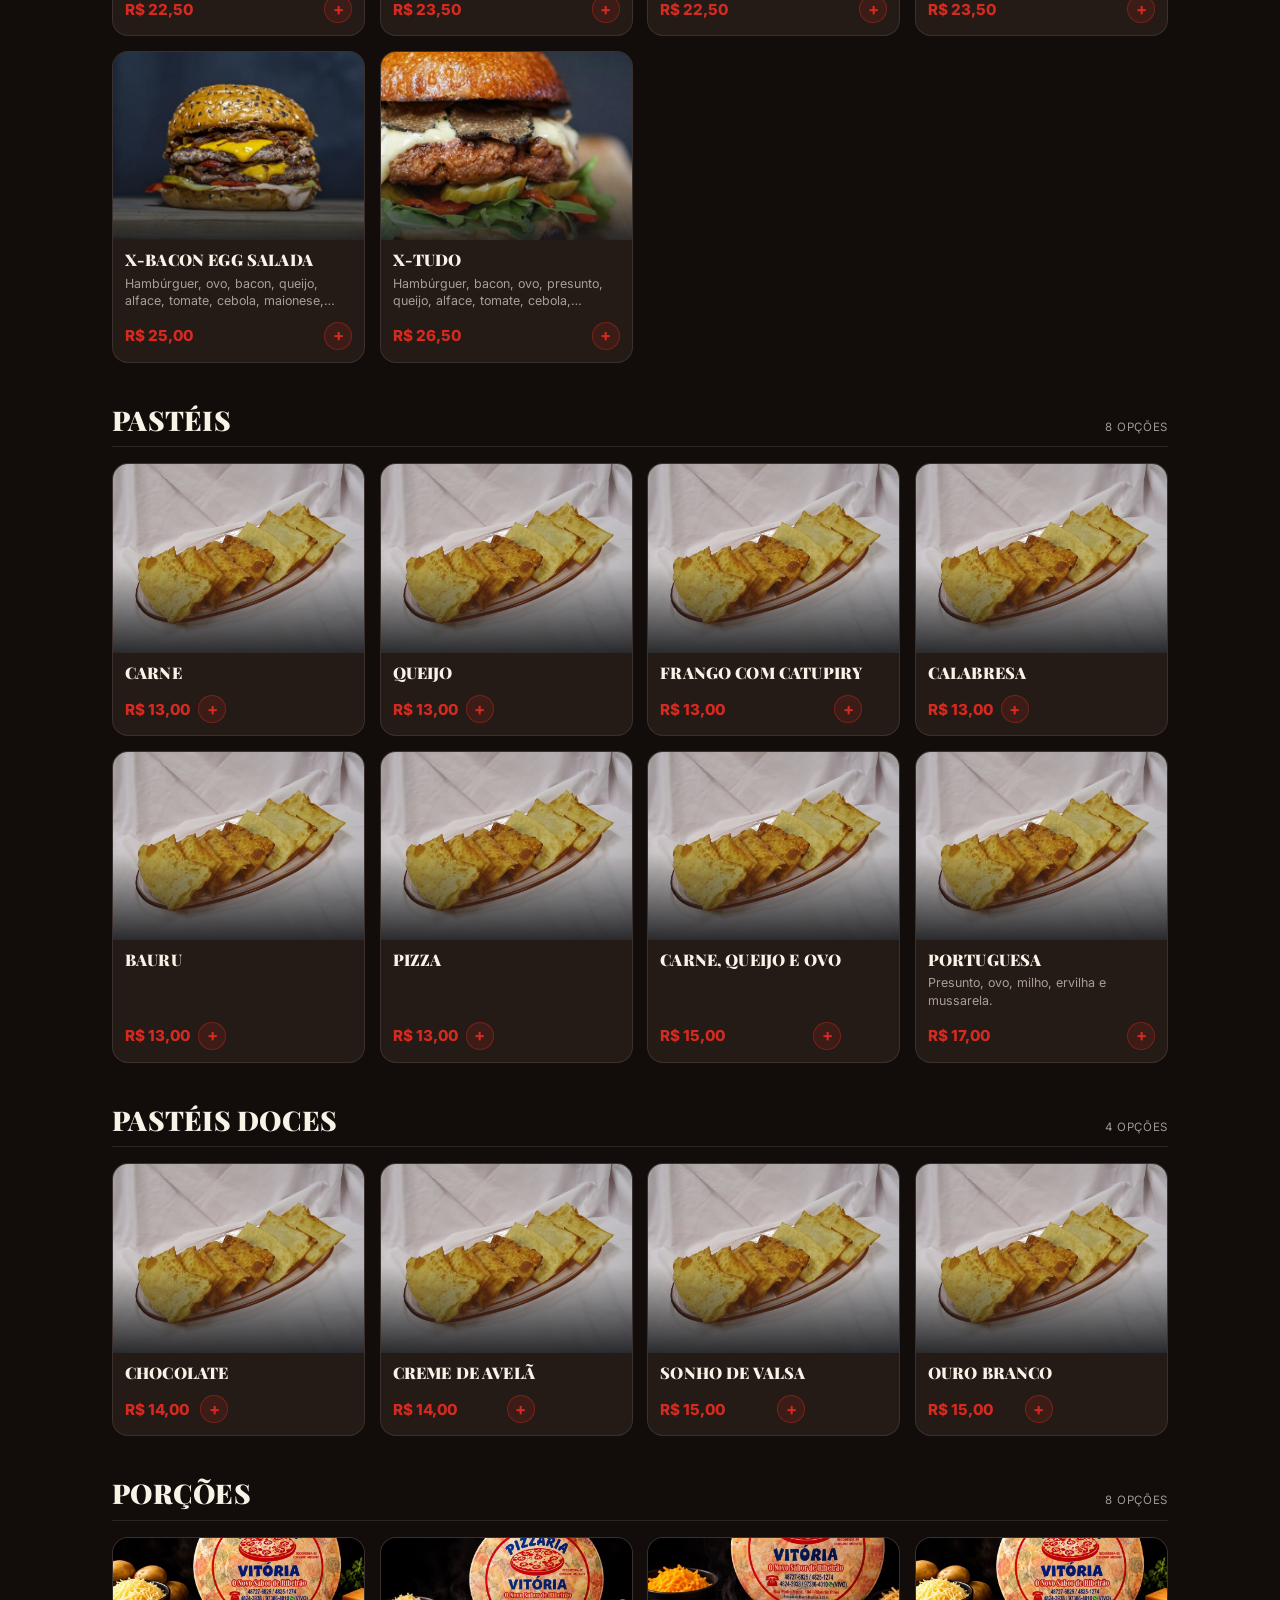
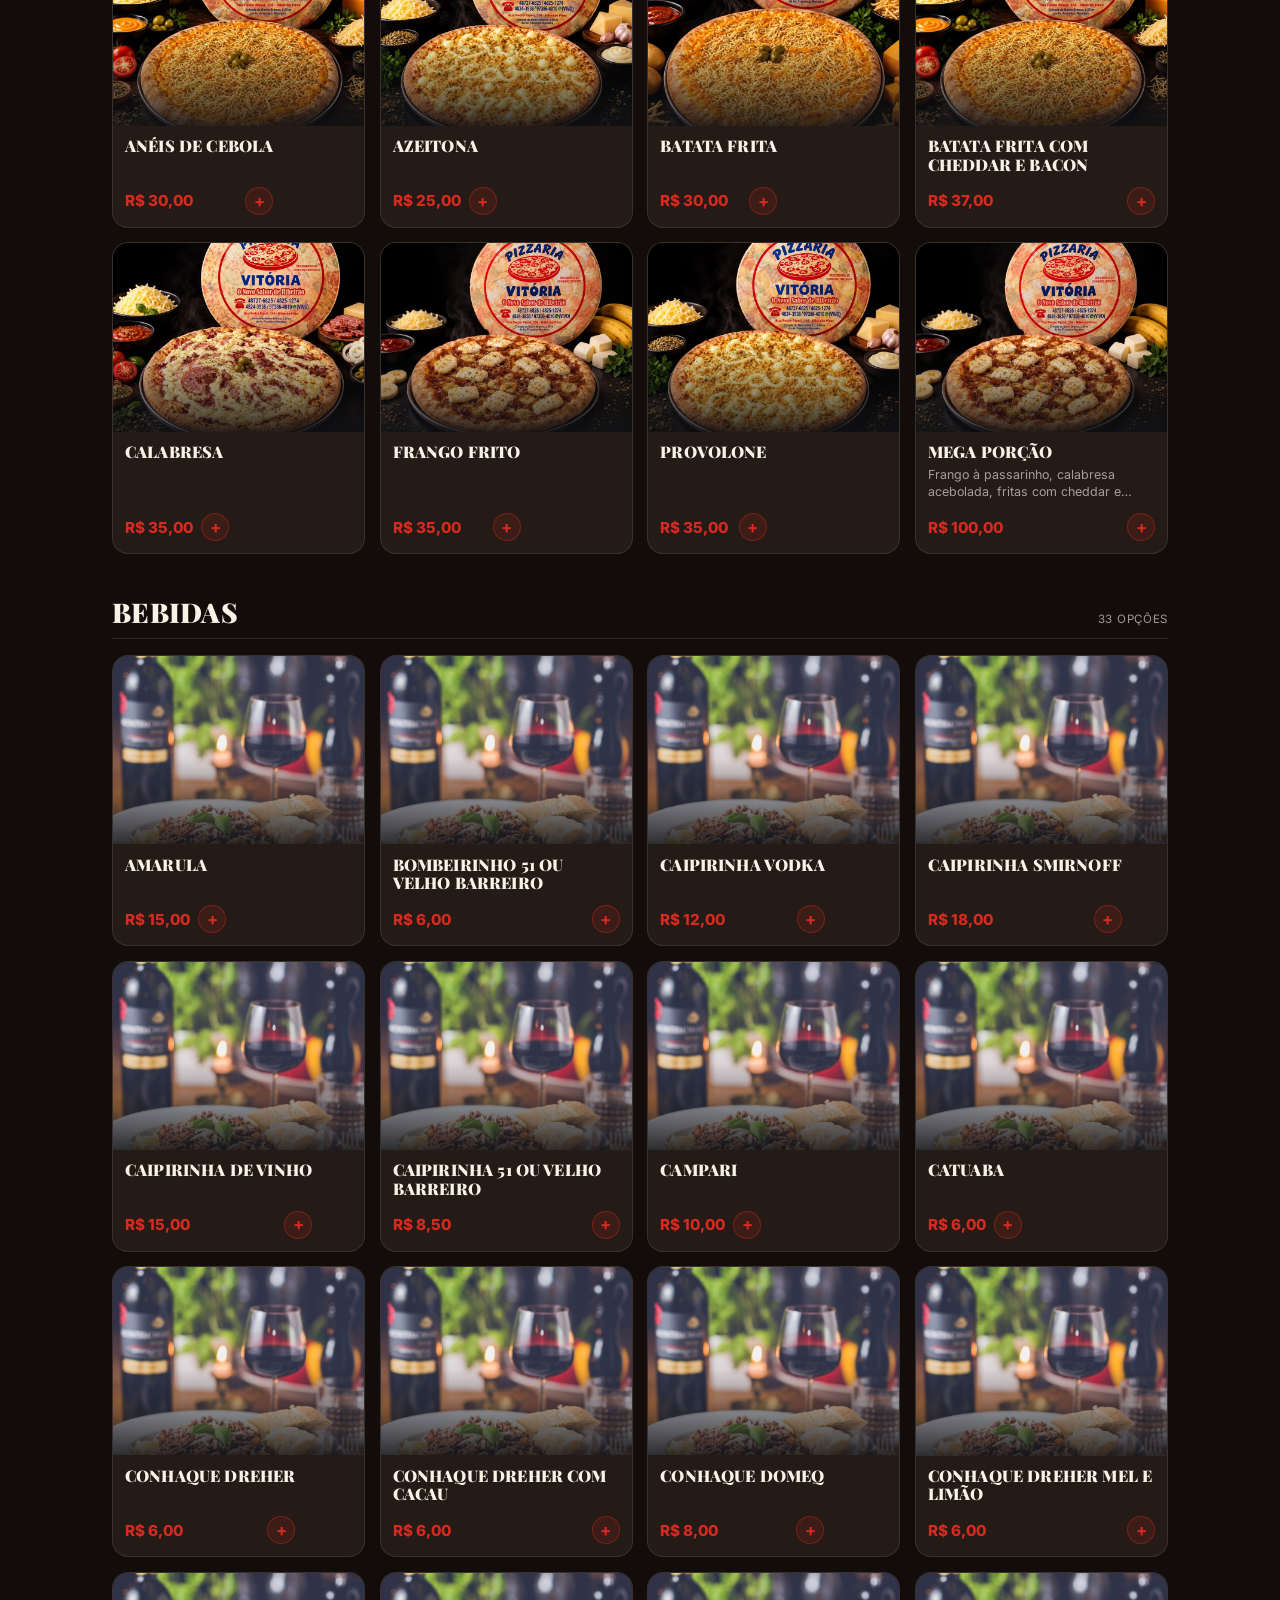
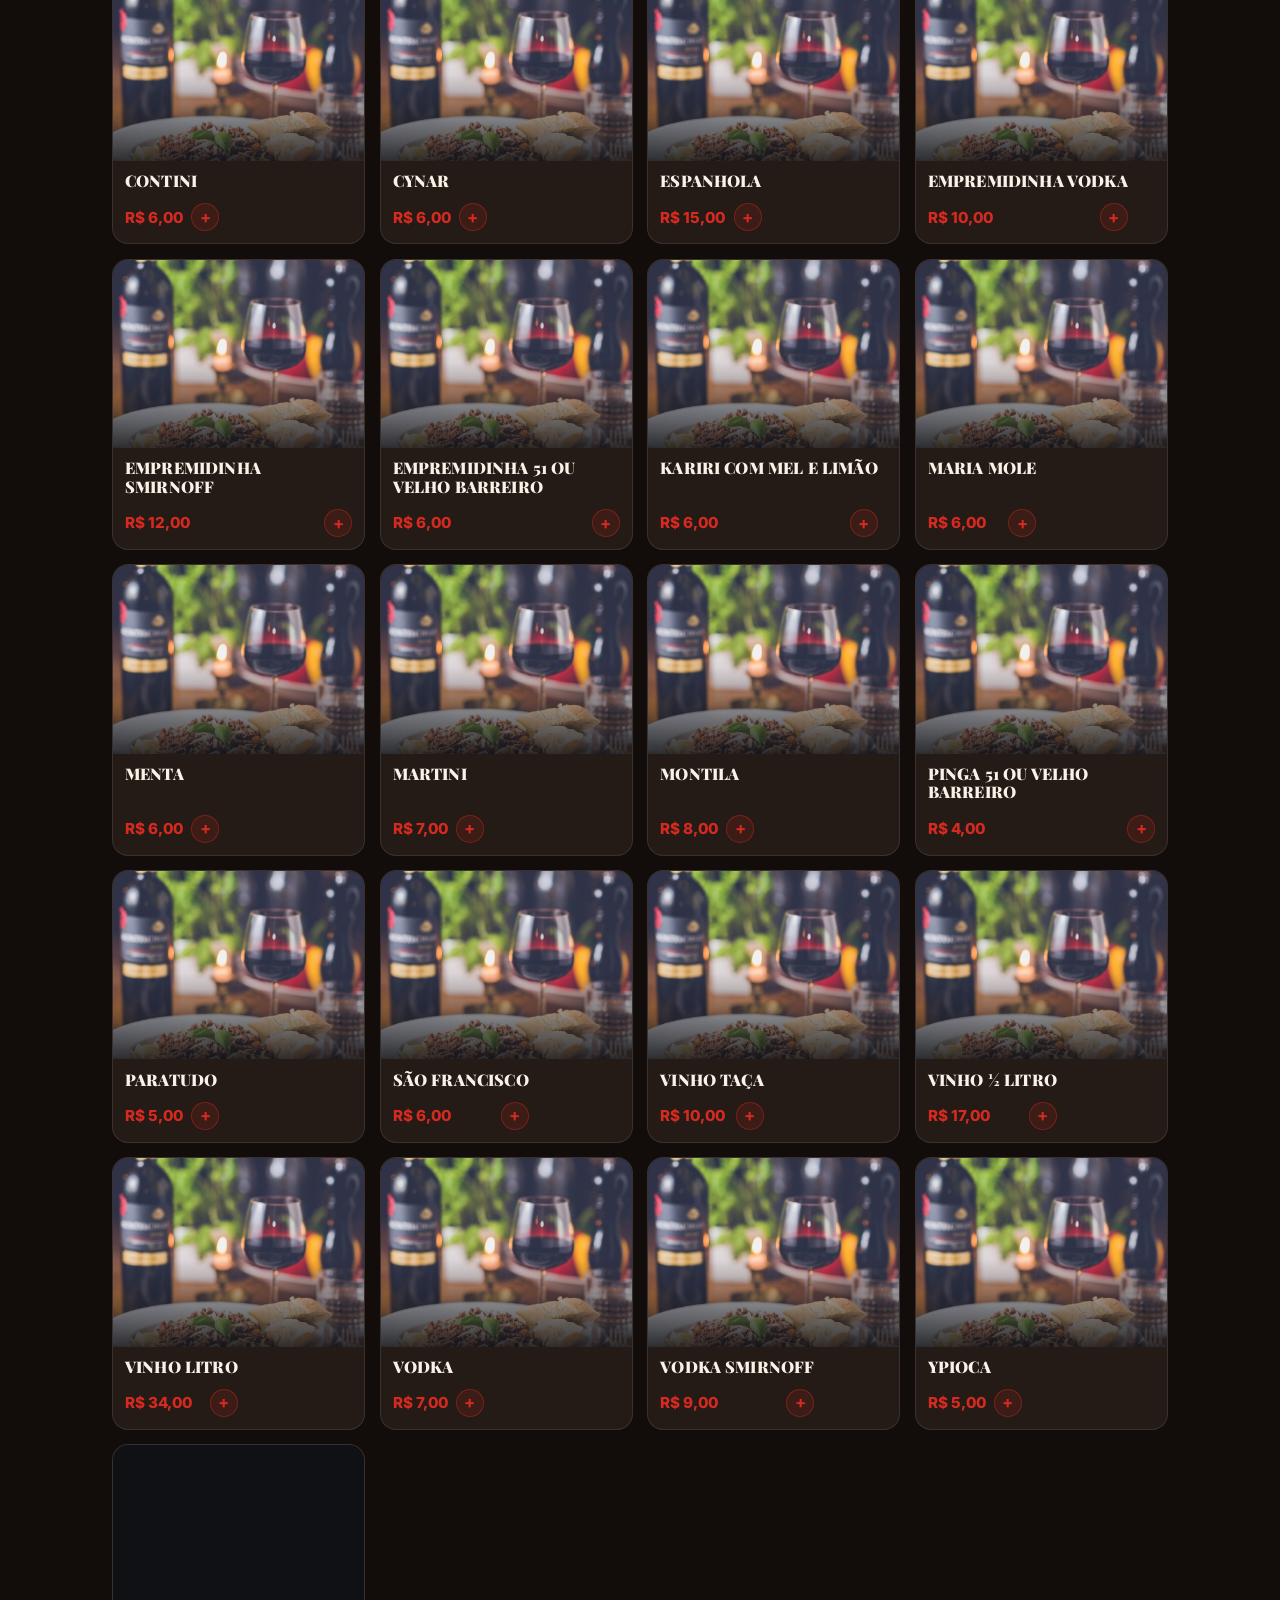
==== commit d14fef00: "Login Google so com icone, e filtro do cardapio acompanhando a rolagem" ====
--- a/index.html
+++ b/index.html
@@ -213,11 +213,13 @@
       <div class="carrinho-itens" data-itens></div>
       <div class="checkout-campos">
         <div class="login-google" data-login-google>
-          <button type="button" class="botao contorno" data-entrar-google>Entrar com Google</button>
+          <button type="button" class="google-bt" data-entrar-google aria-label="Entrar com Google">
+            <svg viewBox="0 0 48 48" aria-hidden="true"><path fill="#FFC107" d="M43.6 20.5H42V20H24v8h11.3C33.7 32.7 29.3 36 24 36c-6.6 0-12-5.4-12-12s5.4-12 12-12c3.1 0 5.8 1.1 8 3l5.7-5.7C34.6 6 29.6 4 24 4 12.9 4 4 12.9 4 24s8.9 20 20 20 20-8.9 20-20c0-1.3-.1-2.7-.4-3.5z"/><path fill="#FF3D00" d="M6.3 14.7l6.6 4.8C14.6 15.9 18.9 13 24 13c3.1 0 5.8 1.1 8 3l5.7-5.7C34.6 6 29.6 4 24 4 16 4 9.1 8.5 6.3 14.7z"/><path fill="#4CAF50" d="M24 44c5.5 0 10.4-1.9 14.3-5.1l-6.6-5.6C29.6 35 26.9 36 24 36c-5.3 0-9.7-3.3-11.3-8l-6.6 5.1C9 39.4 15.9 44 24 44z"/><path fill="#1976D2" d="M43.6 20.5H42V20H24v8h11.3c-.8 2.2-2.2 4-4.2 5.3l6.6 5.6C41.7 35.4 44 30.1 44 24c0-1.3-.1-2.7-.4-3.5z"/></svg>
+          </button>
         </div>
         <div class="login-google conta" data-conta-google hidden>
-          <span>Olá, <b data-conta-nome></b>. Seus dados vêm preenchidos.</span>
-          <button type="button" data-sair-google>Sair</button>
+          <b data-conta-nome></b>
+          <button type="button" data-sair-google aria-label="Sair">Sair</button>
         </div>
         <label>Seu nome
           <input name="nome" type="text" placeholder="Como te chamamos?" autocomplete="name" />
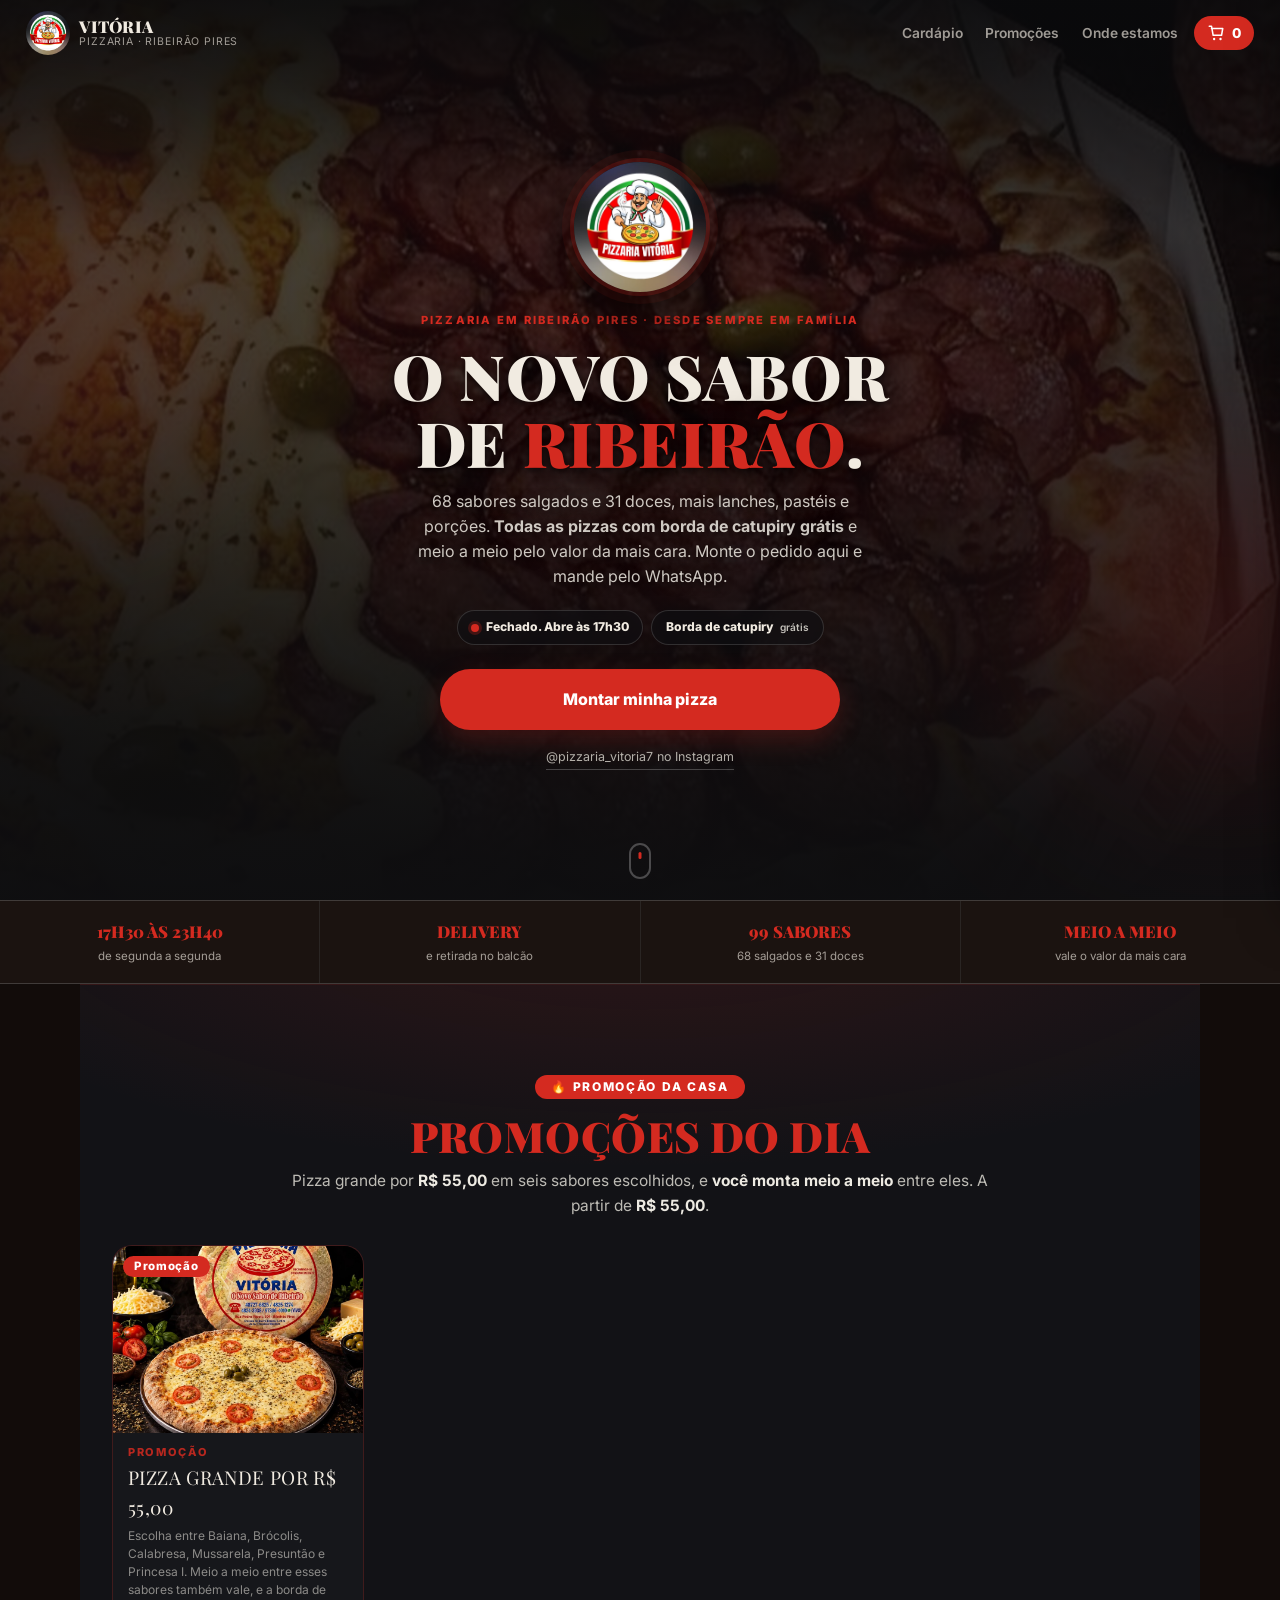
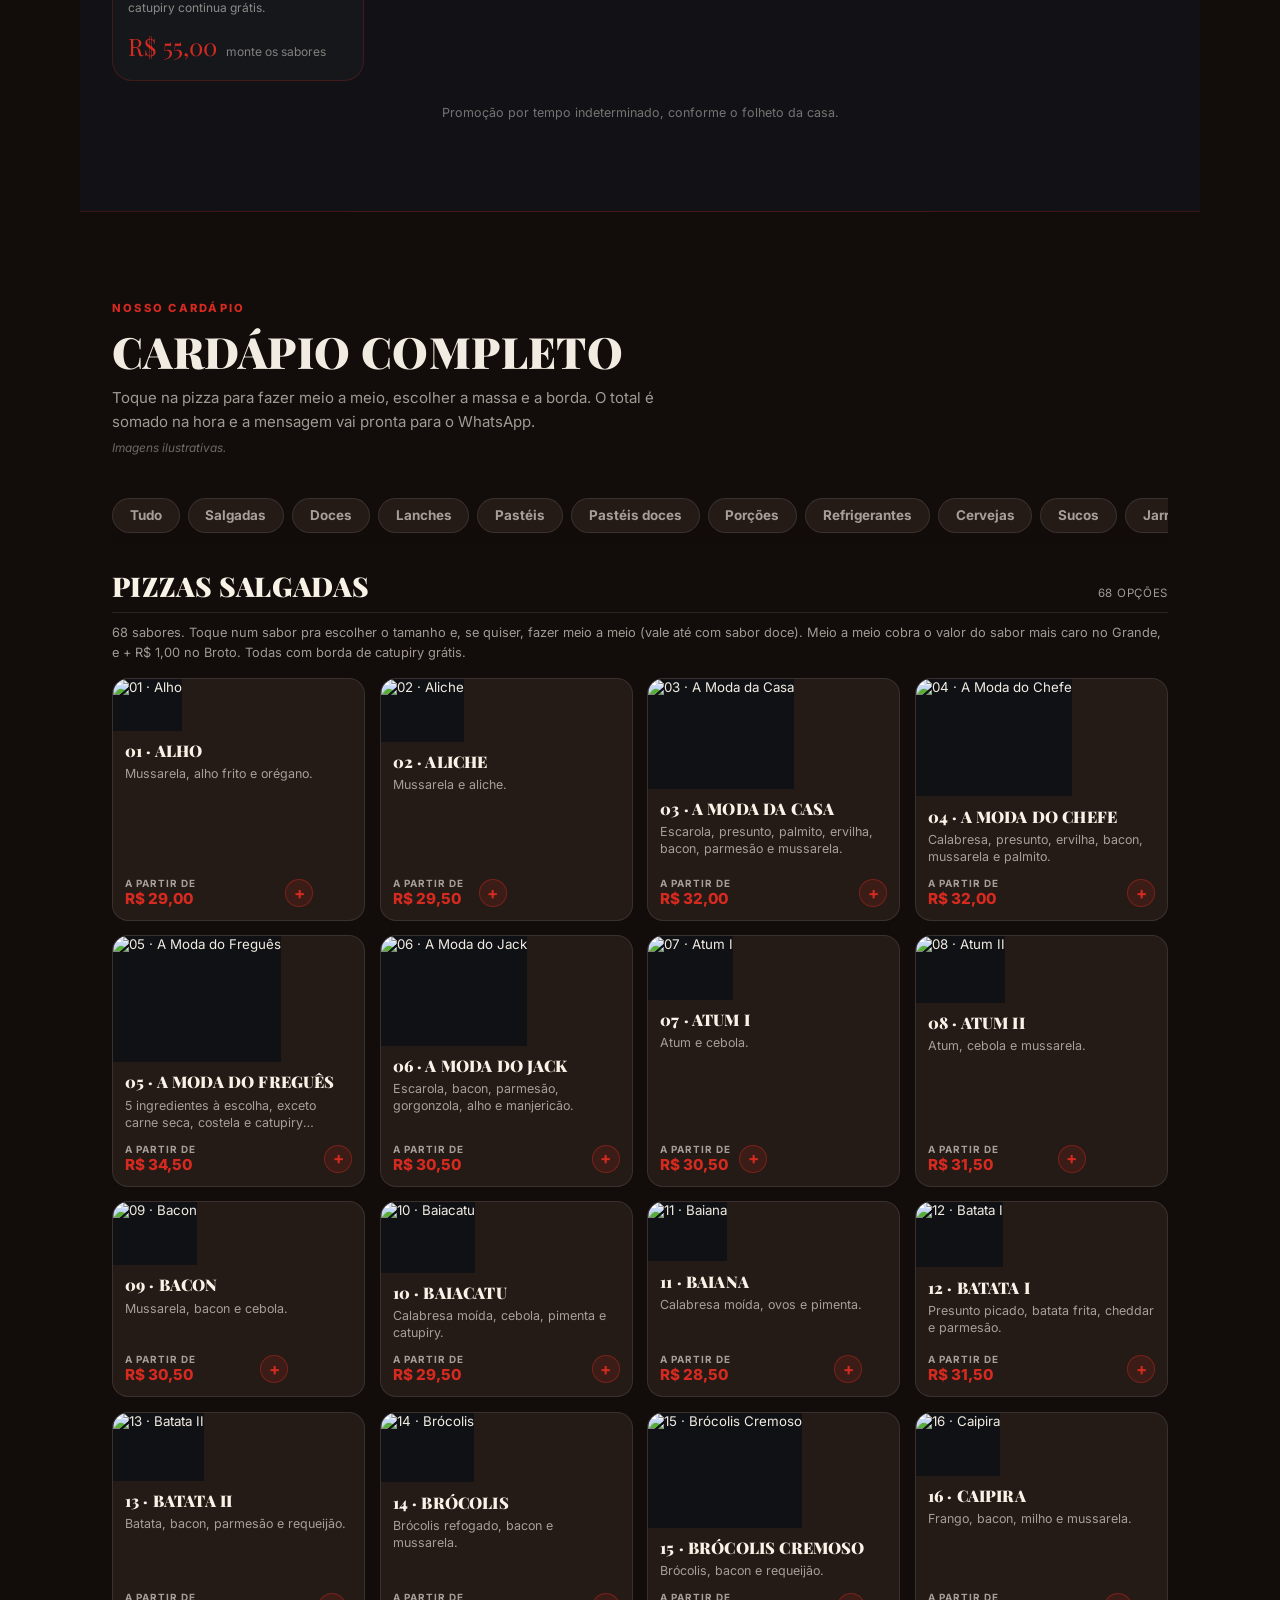
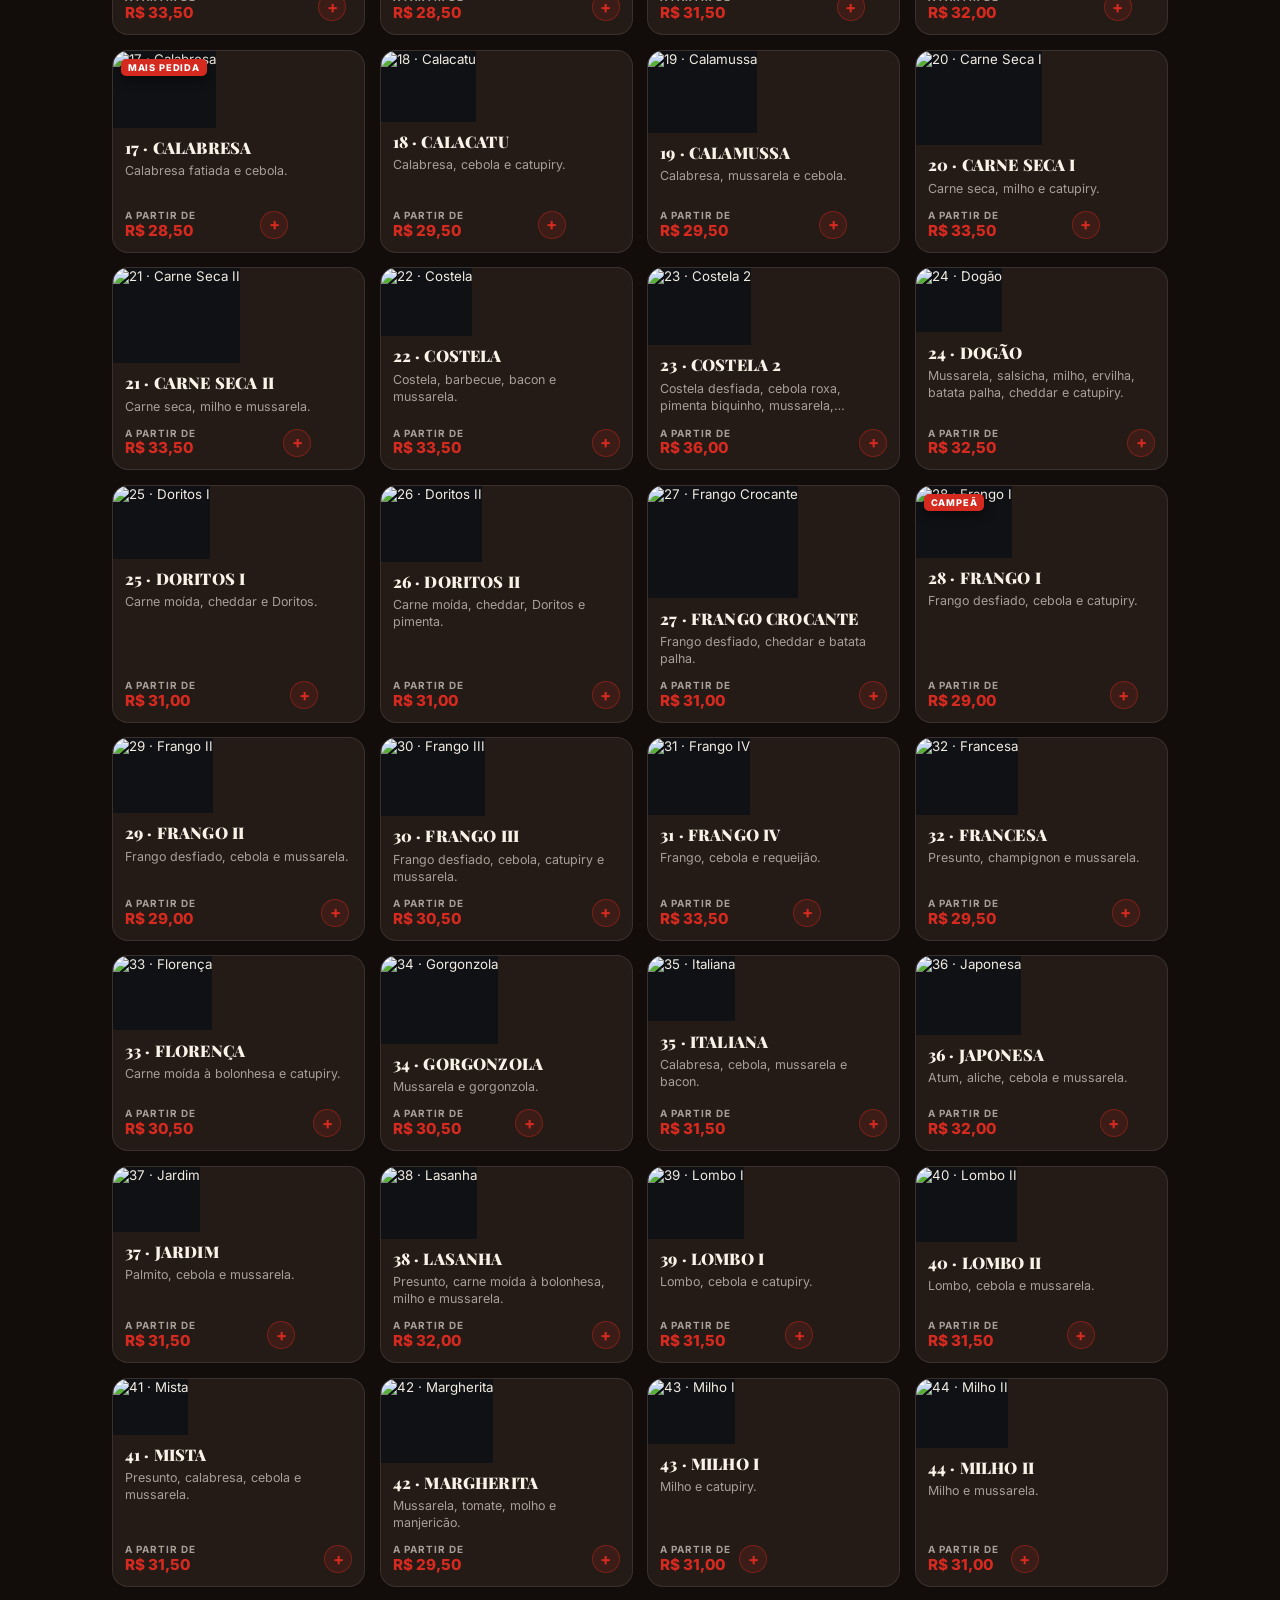
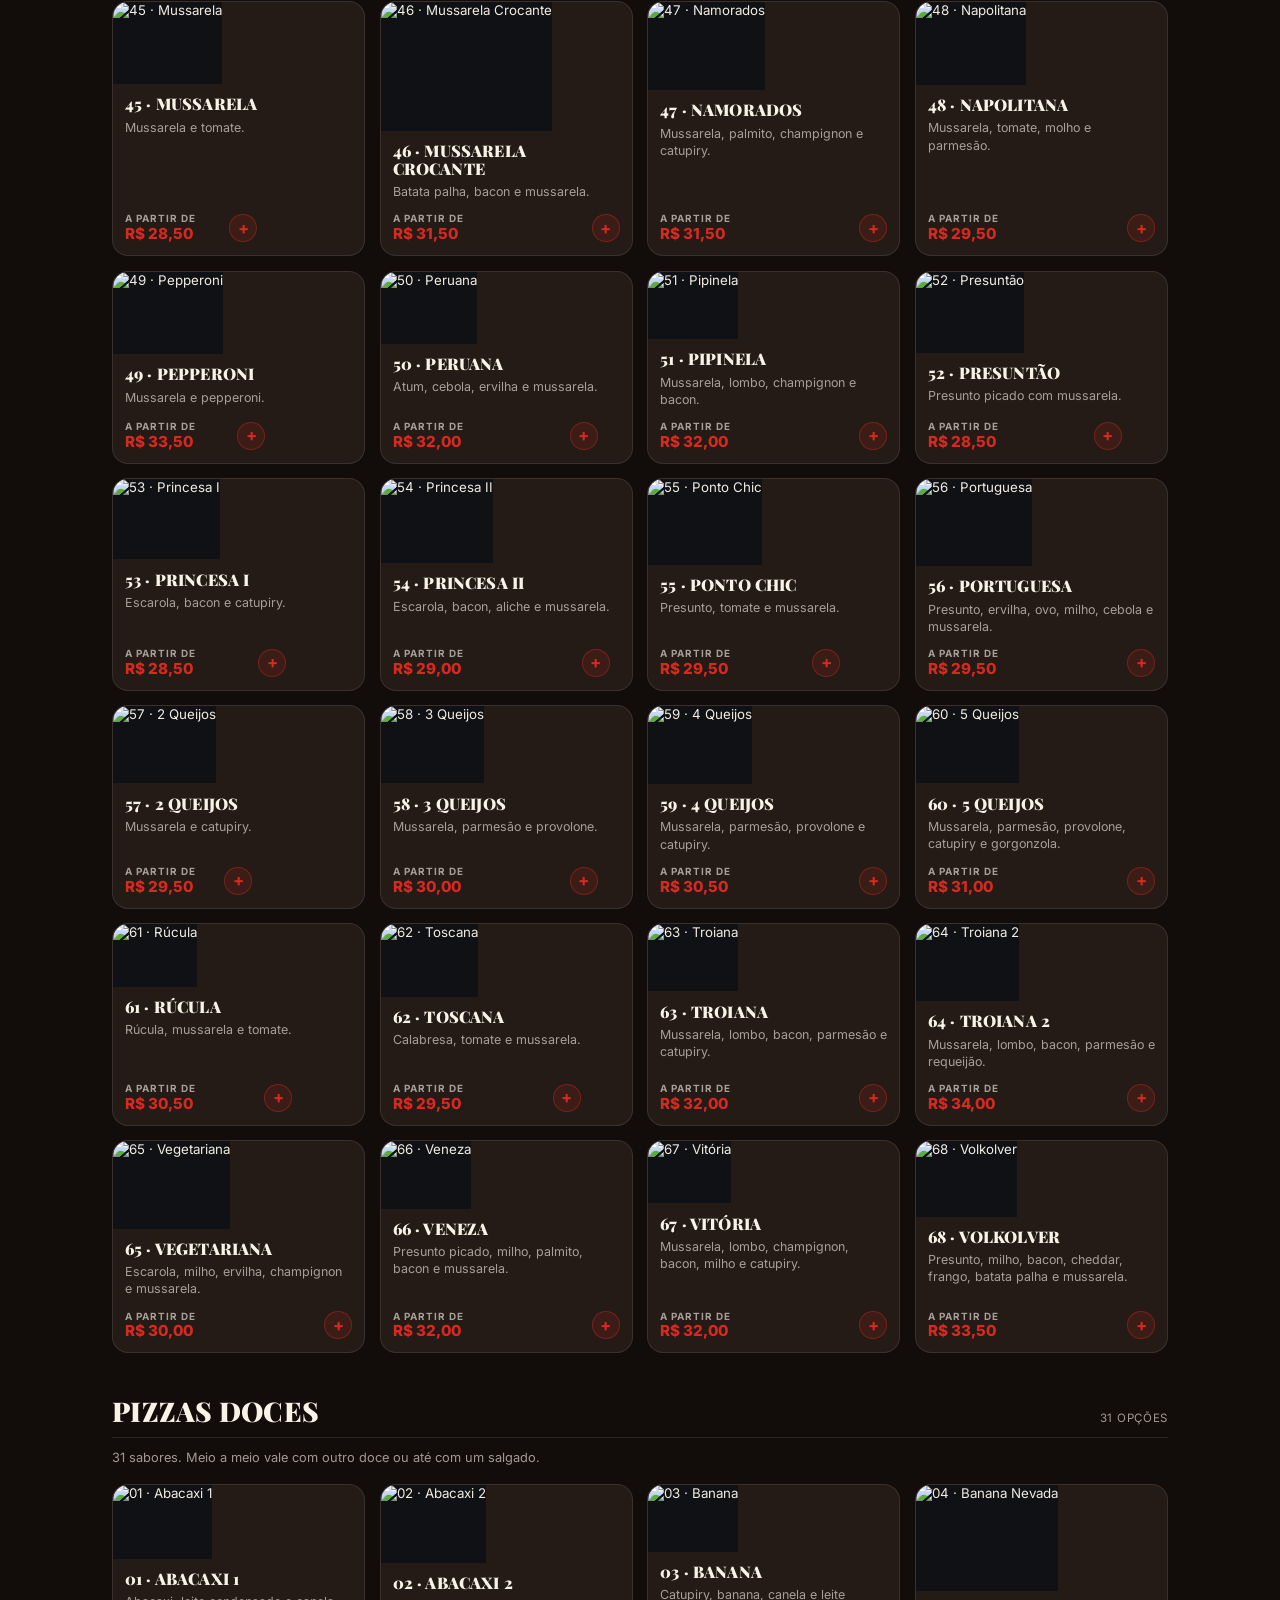
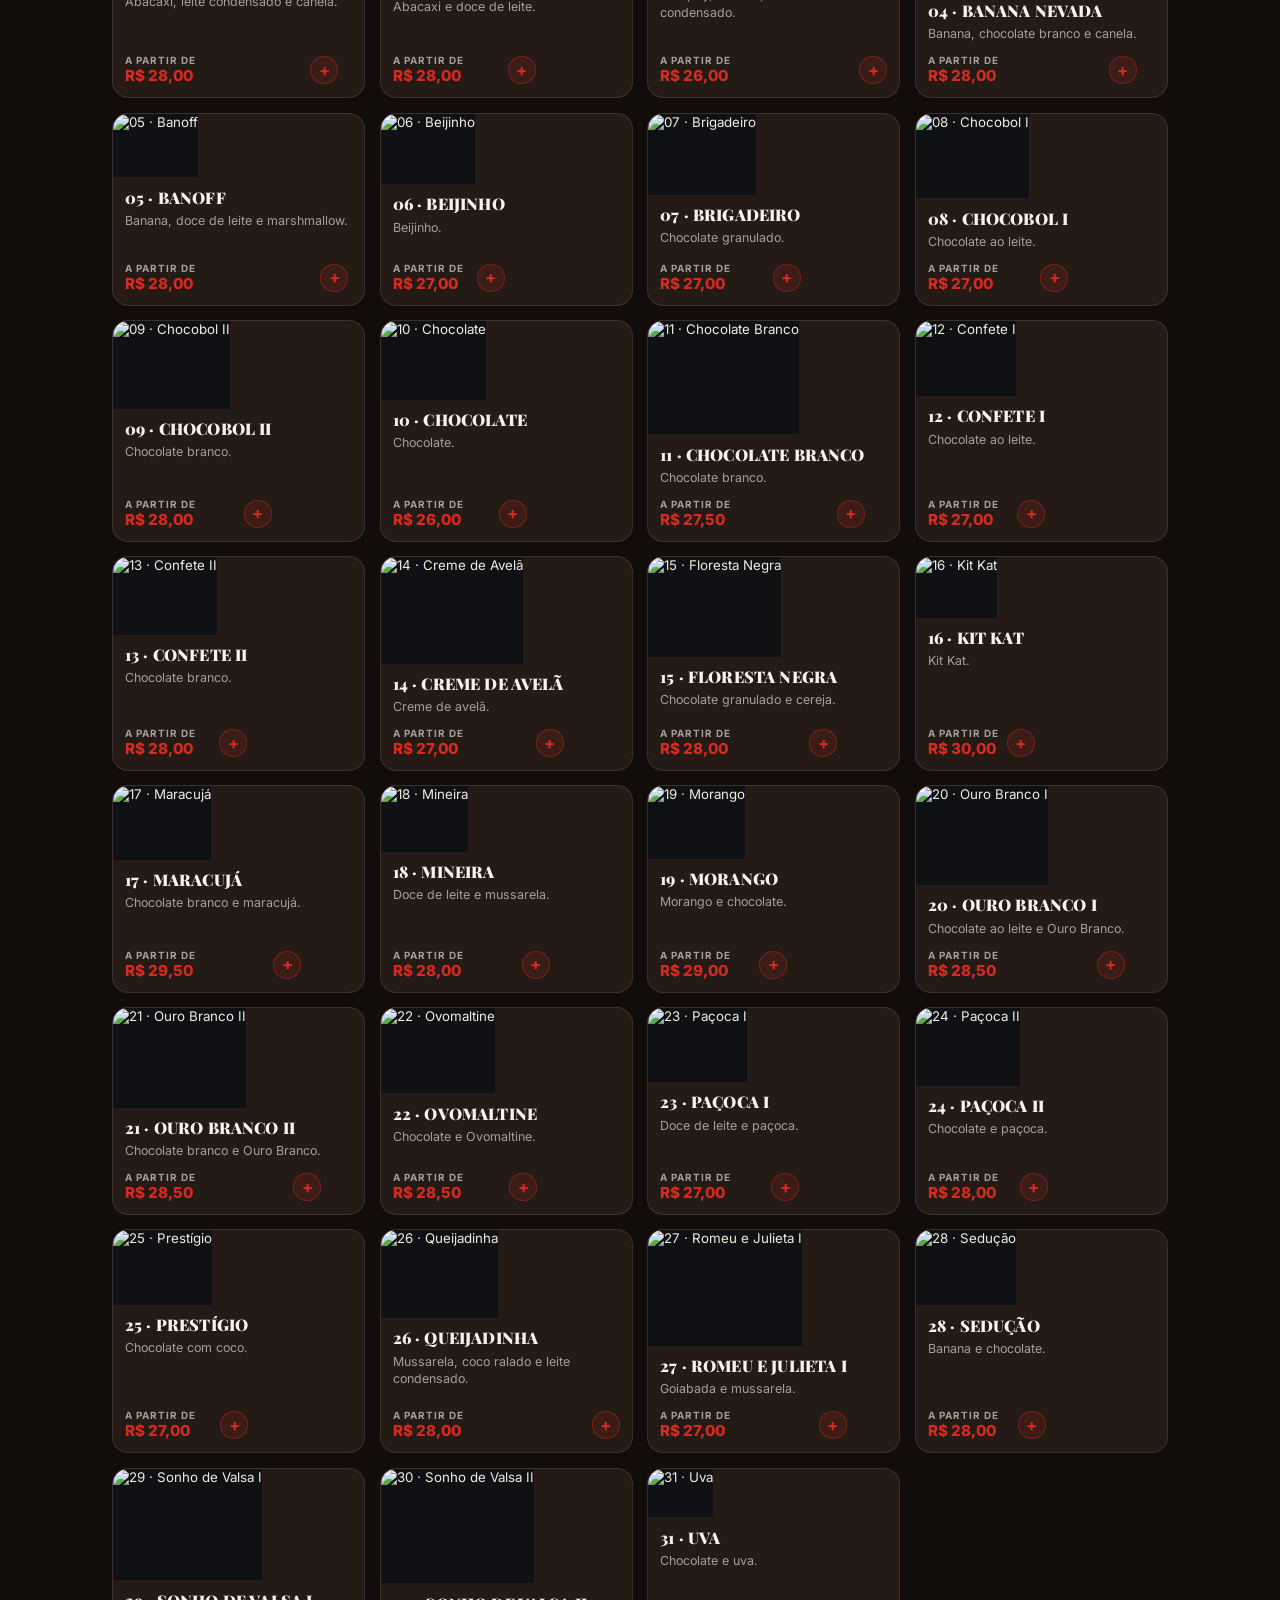
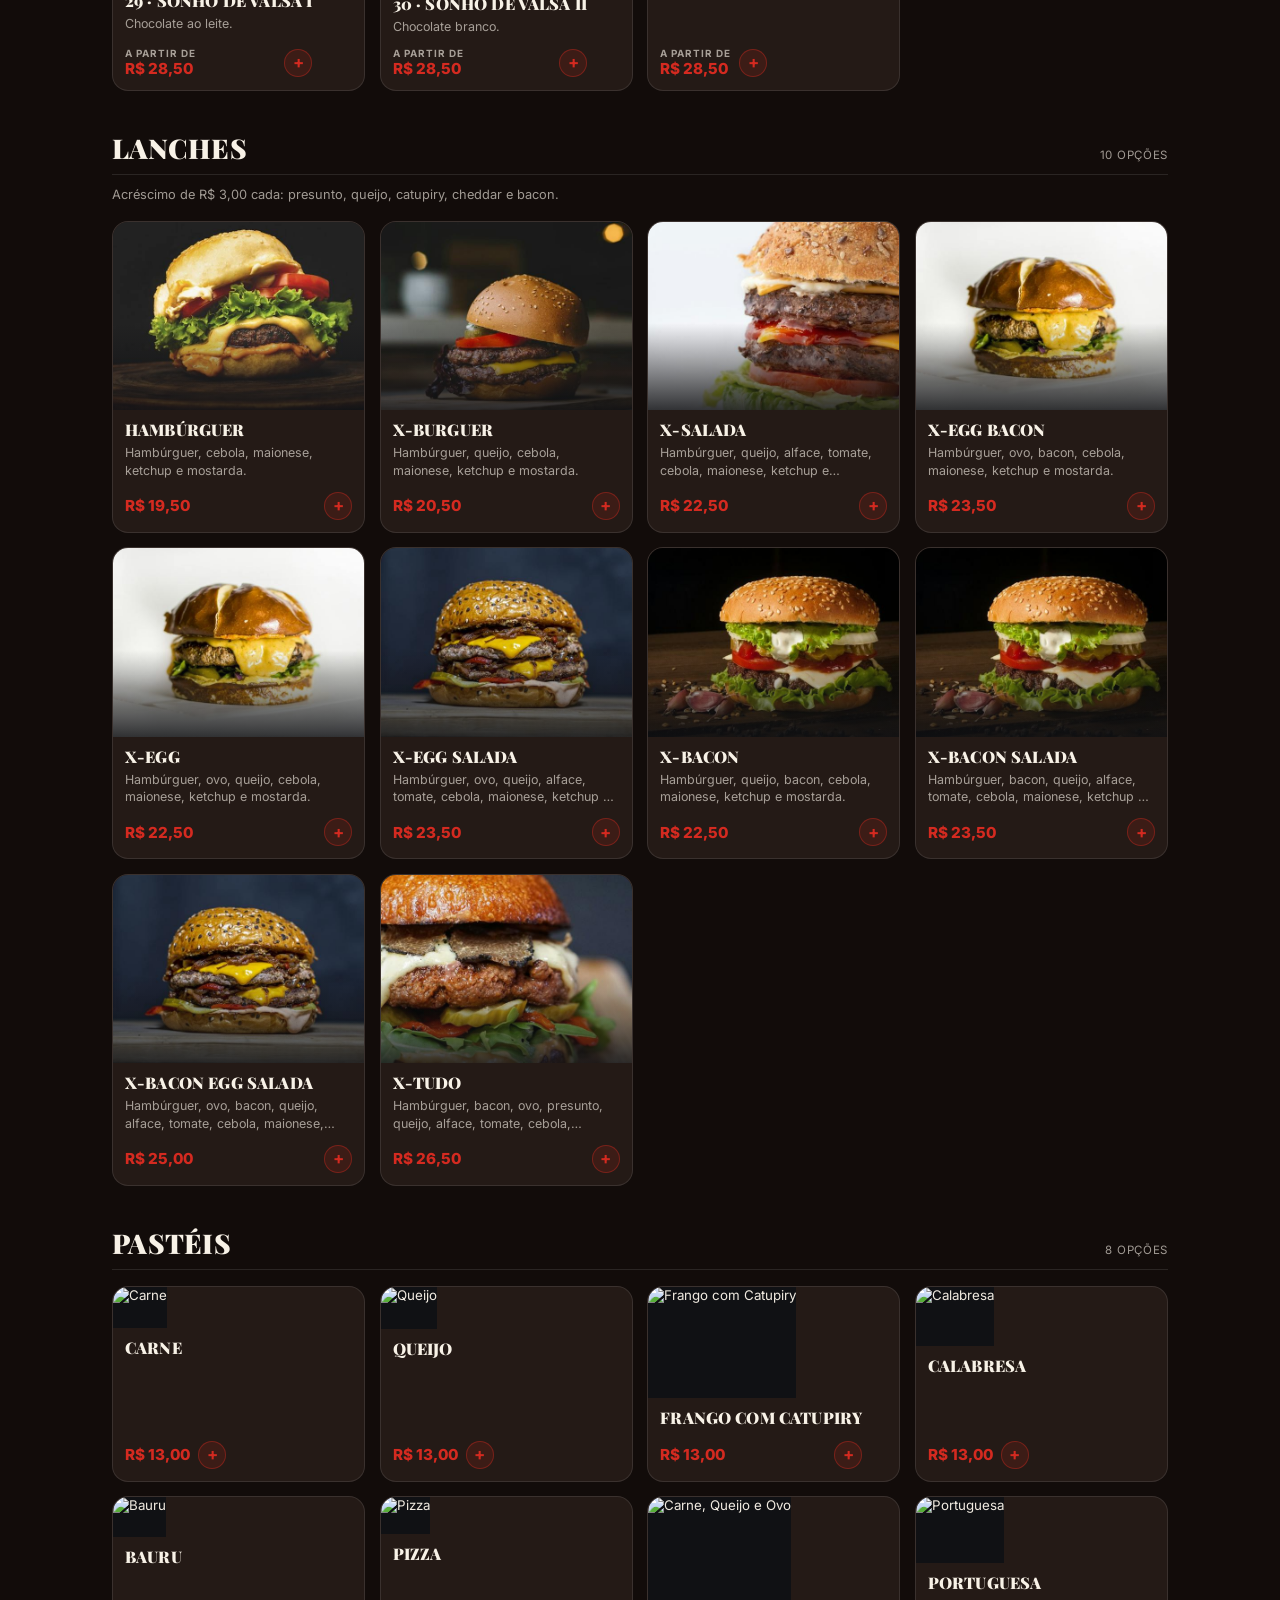
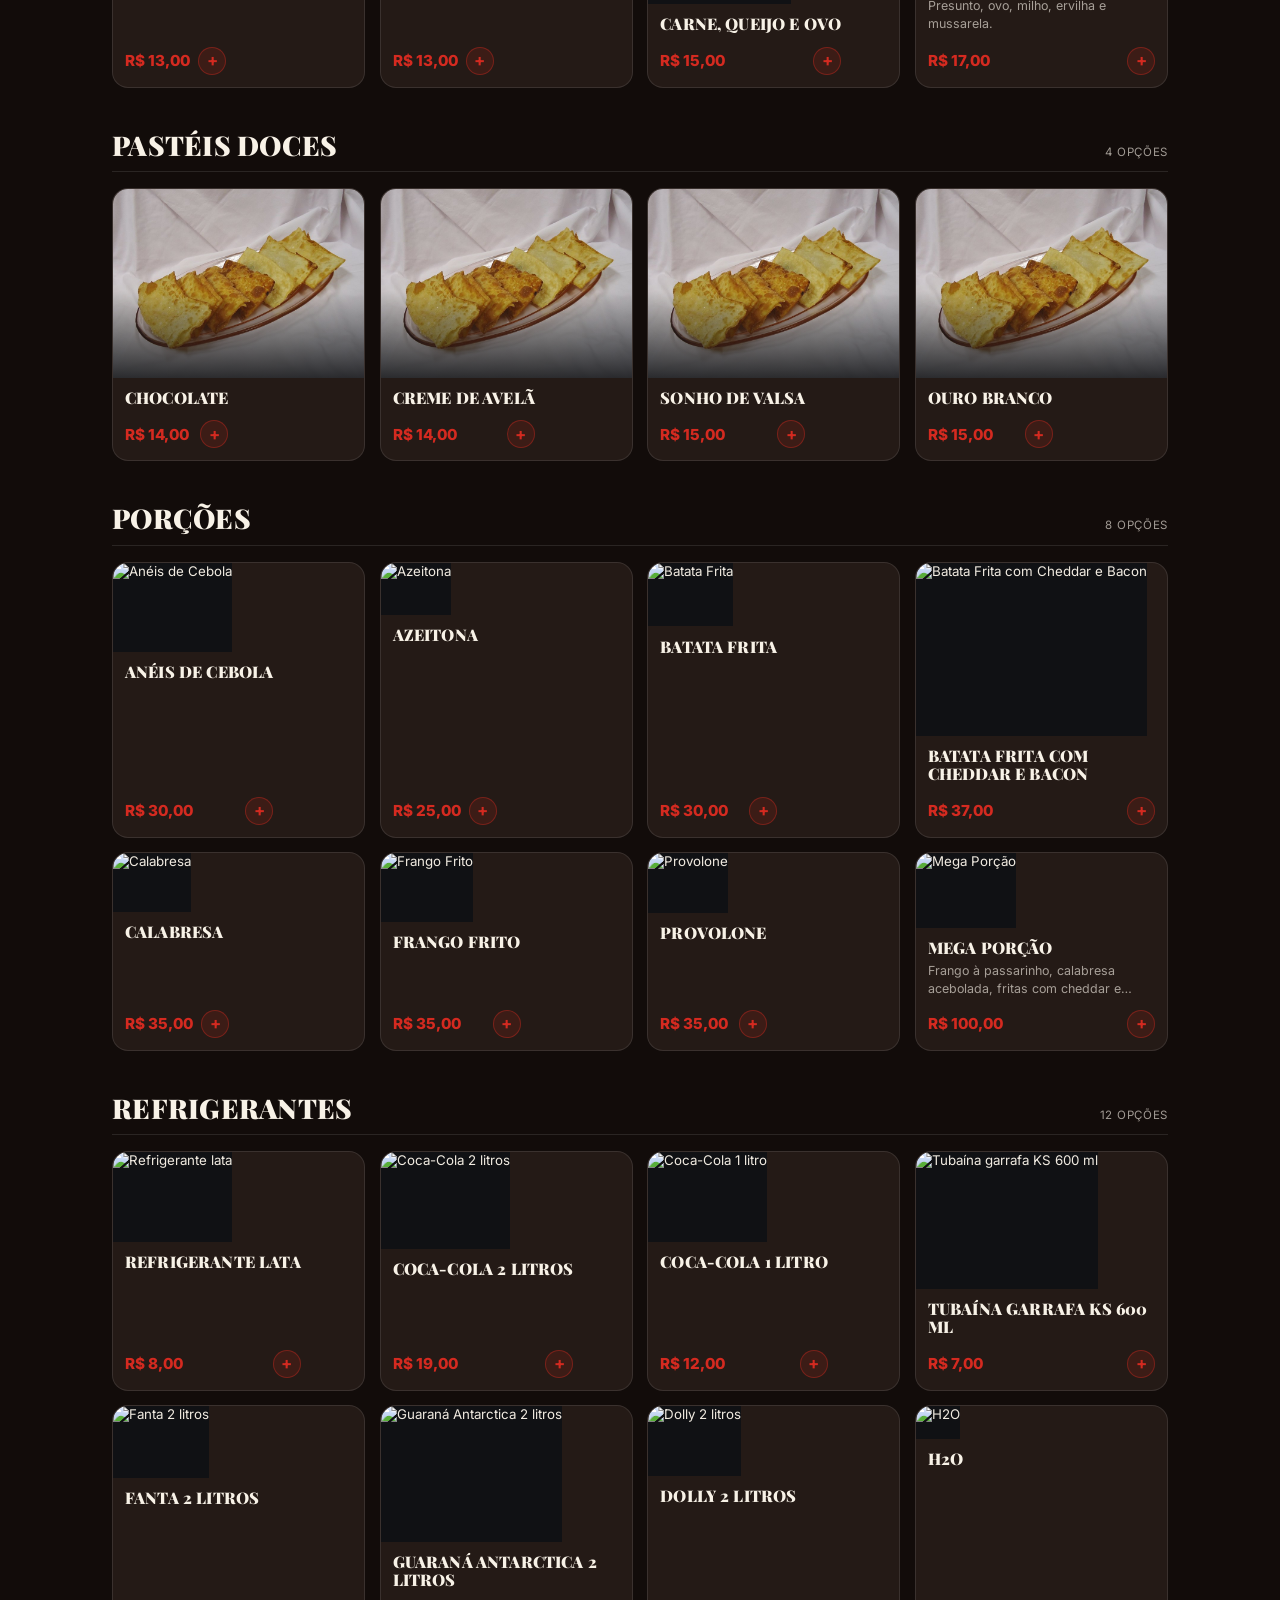
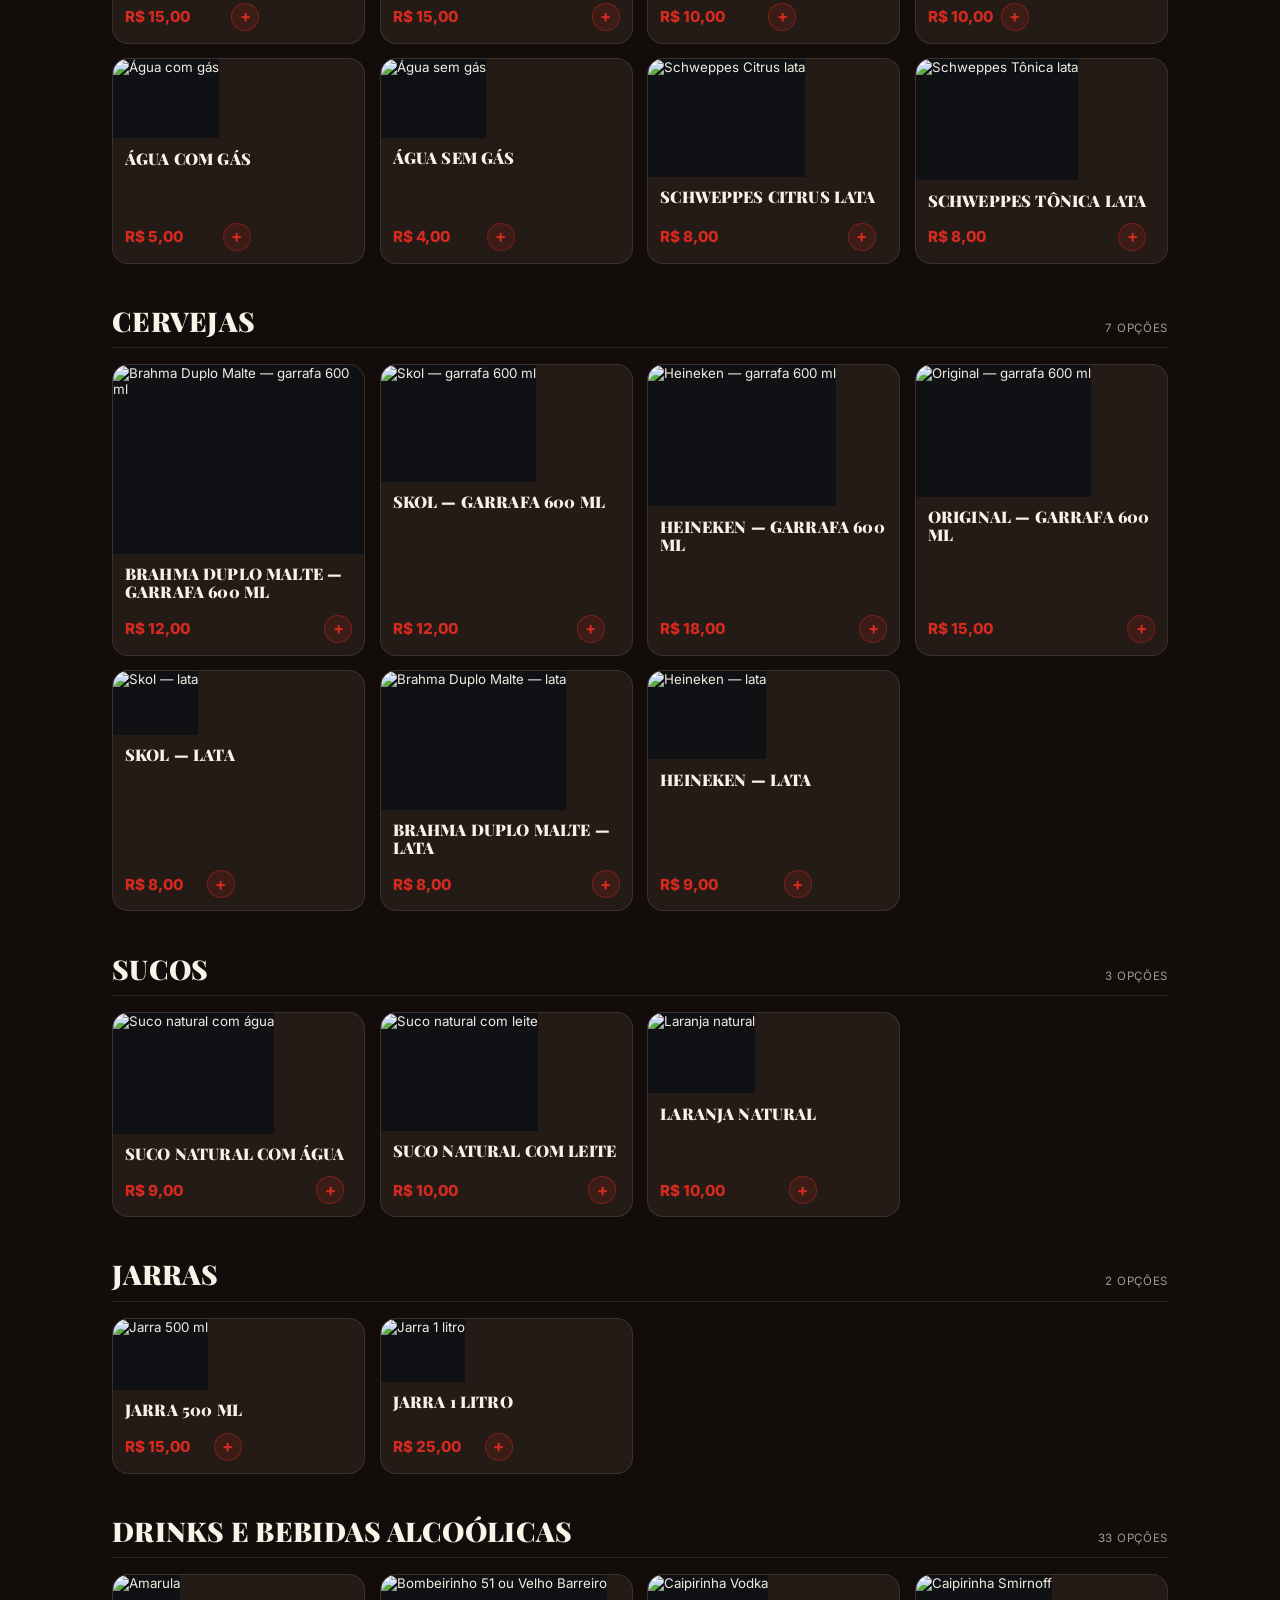
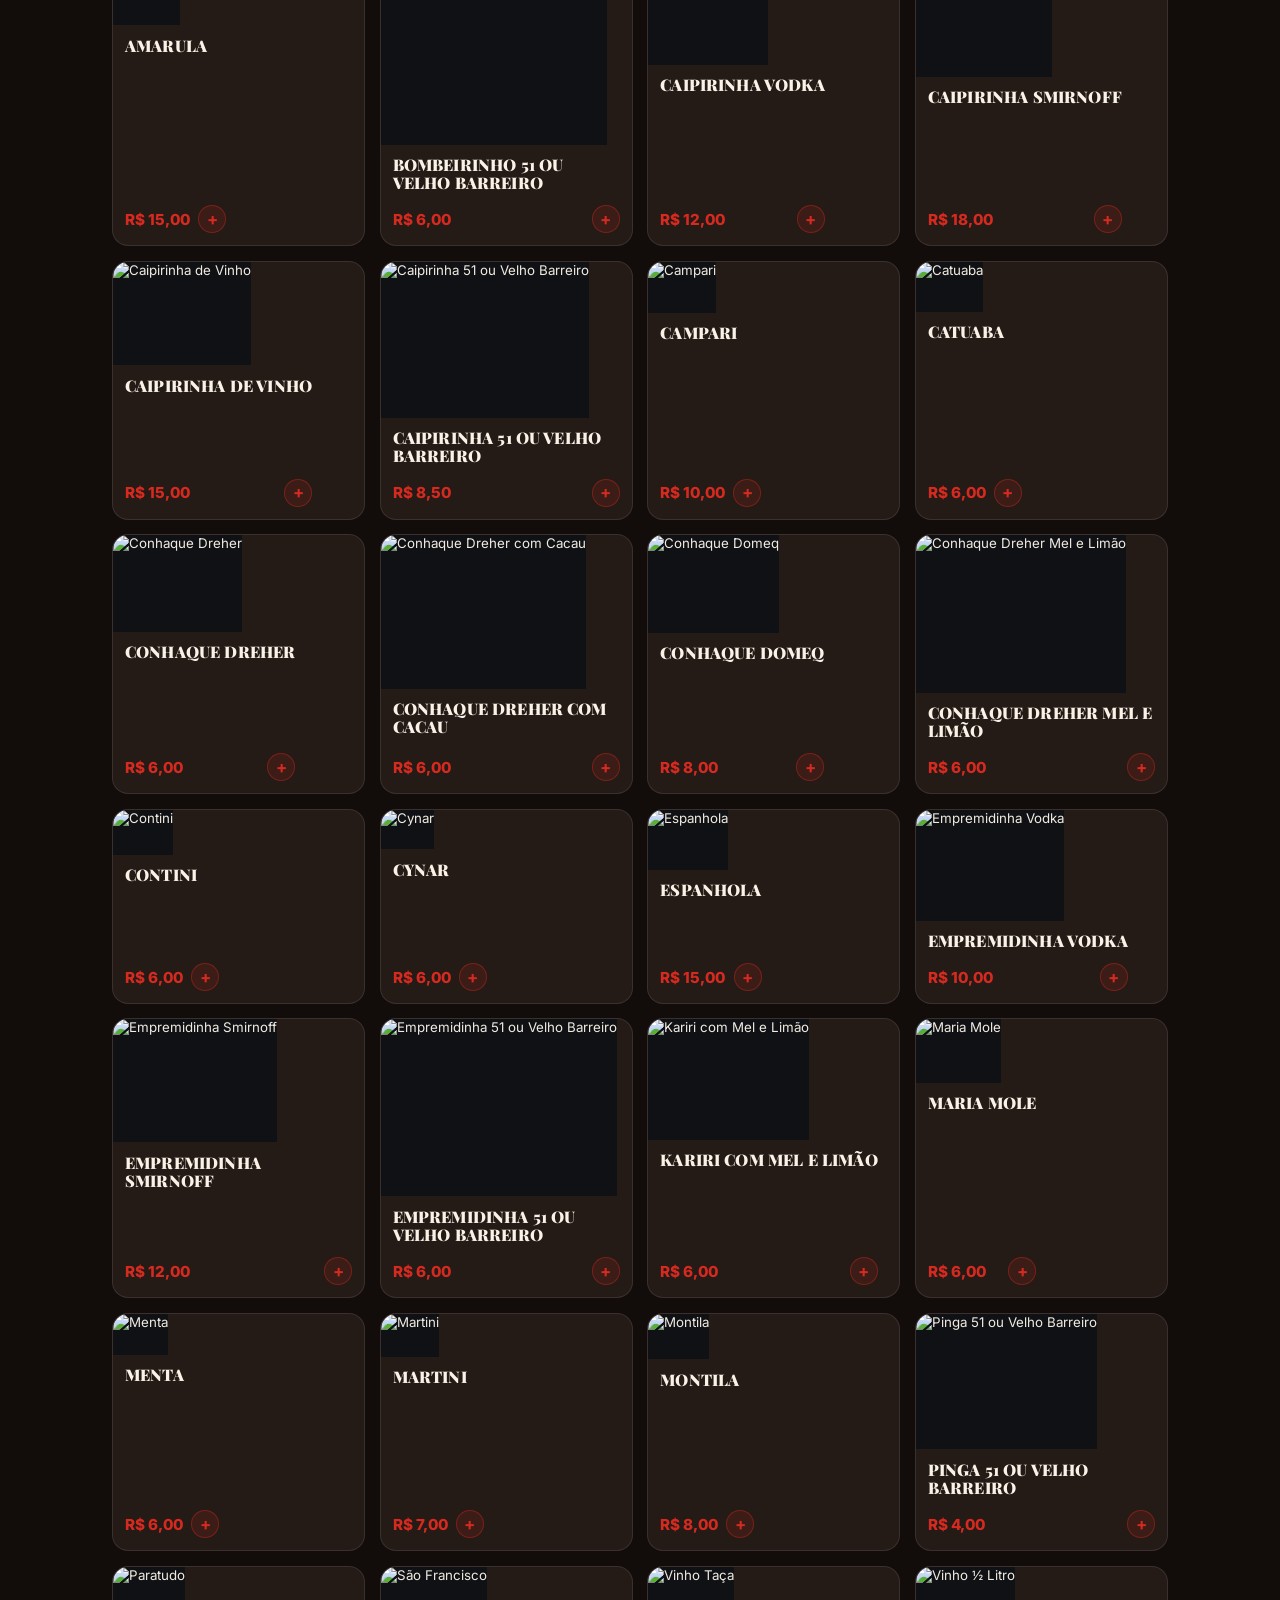
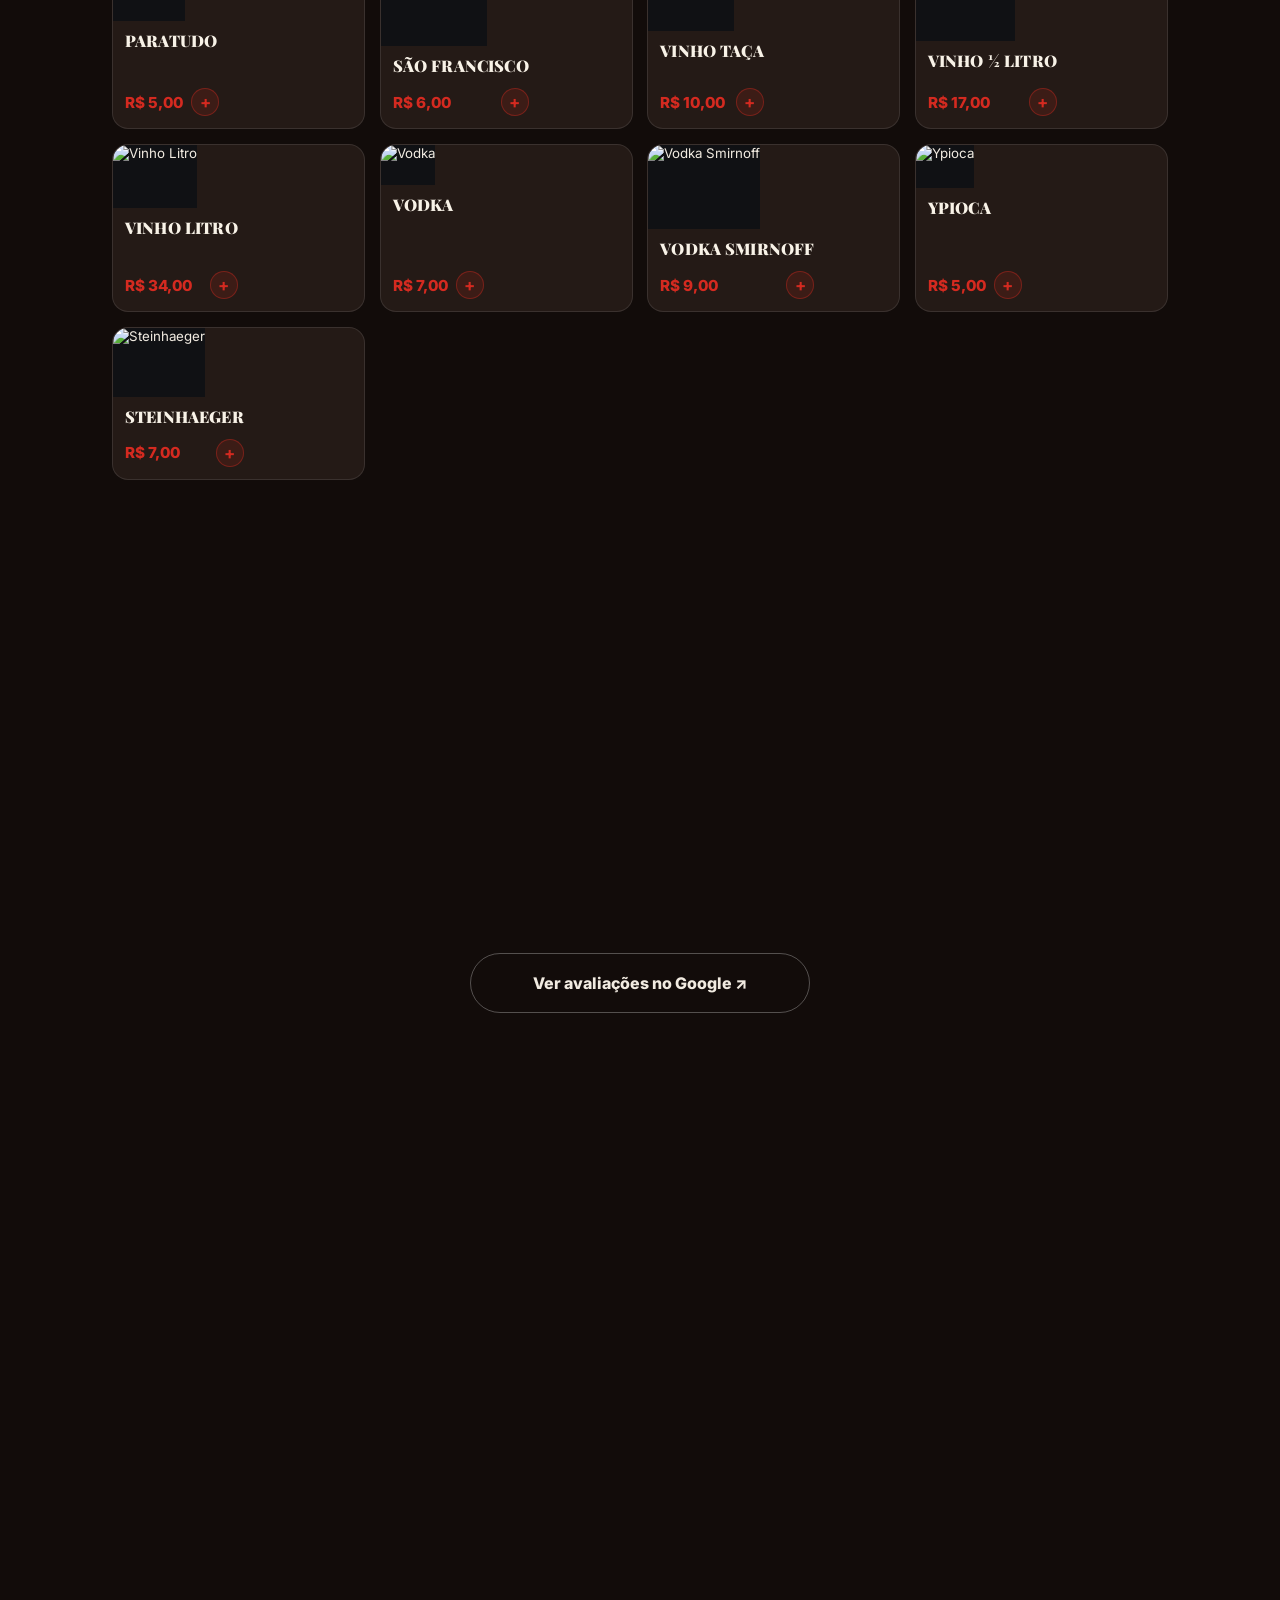
==== commit c5b9a569: "Lista 4: atualizacao cardapio, fotos, entrega, comanda, balcao" ====
--- a/index.html
+++ b/index.html
@@ -60,7 +60,6 @@
       <p class="sub">68 sabores salgados e 31 doces, mais lanches, pastéis e porções. <b>Todas as pizzas com borda de catupiry grátis</b> e meio a meio pelo valor da mais cara. Monte o pedido aqui e mande pelo WhatsApp.</p>
 
       <div class="selos">
-        <span class="selo nota"><b>5,0</b> <i aria-hidden="true">★★★★★</i> <small>no Google</small></span>
         <span class="selo" data-status-selo><i class="ponto" aria-hidden="true"></i> <b data-status-texto>Verificando…</b></span>
         <span class="selo"><b>Borda de catupiry</b> <small>grátis</small></span>
       </div>
@@ -68,7 +67,7 @@
       <div class="capa-botoes">
         <a class="botao primario grande" href="#cardapio">Montar minha pizza</a>
       </div>
-      <a class="insta" href="https://www.instagram.com/" target="_blank" rel="noopener">@pizzariavitoria no Instagram</a>
+      <a class="insta" href="https://www.instagram.com/pizzaria_vitoria7" target="_blank" rel="noopener">@pizzaria_vitoria7 no Instagram</a>
     </div>
     <div class="rolar" aria-hidden="true"><span></span></div>
   </section>
@@ -107,25 +106,11 @@
   <section class="secao avaliacoes" aria-labelledby="t-aval">
     <div class="titulo-secao" data-surge>
       <p class="chamada">Quem já pediu</p>
-      <h2 id="t-aval">Nota 5,0 no Google</h2>
-      <p class="apoio">Avaliações publicadas por clientes na ficha do Google da pizzaria.</p>
+      <h2 id="t-aval">Veja nossas avaliações no Google</h2>
+      <p class="apoio">Confira as avaliações reais de quem já pediu, direto na ficha do Google da pizzaria.</p>
     </div>
     <div class="cartoes-aval">
-      <article data-surge>
-        <i aria-hidden="true">★★★★★</i>
-        <p>“Pizza muito bem recheada e chegou quentinha. Virou a pizzaria da família.”</p>
-        <footer><b>Nelson Borges</b><small>Google · há 3 meses</small></footer>
-      </article>
-      <article data-surge>
-        <i aria-hidden="true">★★★★★</i>
-        <p>“Meio a meio de calabresa com carne seca, e a borda de catupiry vem de graça. Show.”</p>
-        <footer><b>Thiago Costa</b><small>Google · há 1 ano</small></footer>
-      </article>
-      <article data-surge>
-        <i aria-hidden="true">★★★★★</i>
-        <p>“Atendimento de família mesmo, e o pastel é excelente. Recomendo 👍”</p>
-        <footer><b>Rita Santos</b><small>Google · Local Guide</small></footer>
-      </article>
+      <a class="botao contorno grande" href="https://maps.app.goo.gl/vfuDamKHEhPnynf89" target="_blank" rel="noopener">Ver avaliações no Google ↗</a>
     </div>
   </section>
 
@@ -148,7 +133,7 @@
       <ul class="dados">
         <li><b>WhatsApp</b><span>(11) 99451-6869</span></li>
         <li><b>Horário</b><span>18:00 às 23:30 <em>de segunda a segunda</em></span></li>
-        <li><b>Entrega</b><span>Até 10 km · Ribeirão Pires, Rio Grande da Serra e Mauá</span></li>
+        <li><b>Entrega</b><span>Até 17 km · Ribeirão Pires e Suzano</span></li>
       </ul>
       <div class="onde-botoes">
         <a class="botao primario" href="https://wa.me/5511994516869?text=Ol%C3%A1%21%20Vim%20pelo%20site%20da%20Pizzaria%20Vit%C3%B3ria%20e%20quero%20fazer%20um%20pedido." target="_blank" rel="noopener">Chamar no WhatsApp</a>
@@ -185,7 +170,7 @@
   <p class="end">Rua Pedro Rípoli, 104 · Barro Branco · Ribeirão Pires — SP</p>
   <div class="rodape-links">
     <a href="https://wa.me/5511994516869" target="_blank" rel="noopener">WhatsApp (11) 99451-6869</a>
-    <a href="https://www.instagram.com/" target="_blank" rel="noopener">@pizzariavitoria</a>
+    <a href="https://www.instagram.com/pizzaria_vitoria7" target="_blank" rel="noopener">@pizzaria_vitoria7</a>
   </div>
   <small>Criado por <a href="https://criasite.site/cria-site-vitrine" target="_blank" rel="noopener">Cria Site</a></small>
 </footer>
--- a/assets/css/estilo.css
+++ b/assets/css/estilo.css
@@ -77,7 +77,7 @@
 }
 .topo[data-fixo="true"]{background:rgba(14,14,16,.9);backdrop-filter:blur(14px);border-bottom-color:var(--linha)}
 .marca{display:flex;align-items:center;gap:.6rem;text-decoration:none;margin-right:auto;min-width:0}
-.marca img{width:44px;height:44px;border-radius:50%;flex:none}
+.marca img{width:44px;height:44px;border-radius:50%;flex:none;object-fit:cover;object-position:center}
 .marca span{display:flex;flex-direction:column;line-height:1.1;min-width:0}
 .marca strong{font-family:"Playfair Display",Georgia,serif;font-weight:900;font-size:1.02rem;text-transform:uppercase;letter-spacing:.02em}
 .marca small{font-size:.66rem;color:var(--texto-suave);letter-spacing:.08em;text-transform:uppercase}
@@ -109,7 +109,8 @@
   background:radial-gradient(circle,rgba(216,38,28,.75),transparent 68%);animation:flutua 14s ease-in-out infinite alternate-reverse}
 @keyframes flutua{from{transform:translate3d(0,0,0) scale(1)}to{transform:translate3d(6%,-8%,0) scale(1.14)}}
 .capa-conteudo{position:relative;z-index:2;max-width:660px;display:flex;flex-direction:column;align-items:center}
-.capa-logo{width:clamp(104px,28vw,132px);height:auto;border-radius:50%;
+.capa-logo{width:clamp(104px,28vw,132px);aspect-ratio:1/1;border-radius:50%;
+  object-fit:cover;object-position:center;display:block;margin-left:auto;margin-right:auto;
   box-shadow:0 0 0 4px rgba(212,42,32,.2),0 0 0 12px rgba(212,42,32,.07),0 22px 48px rgba(0,0,0,.75);
   margin-bottom:1.25rem;animation:entra .8s ease both}
 @keyframes entra{from{opacity:0;transform:translateY(16px) scale(.94)}to{opacity:1;transform:none}}
@@ -234,8 +235,9 @@
 .lista-combo b{color:var(--amarelo);white-space:nowrap}
 
 /* ---------- avaliações ---------- */
-.cartoes-aval{display:grid;gap:.85rem}
-@media(min-width:760px){.cartoes-aval{grid-template-columns:repeat(3,1fr)}}
+.cartoes-aval{display:grid;gap:.85rem;justify-items:center}
+.cartoes-aval .botao{max-width:340px}
+@media(min-width:760px){.cartoes-aval:has(article){grid-template-columns:repeat(3,1fr)}}
 .cartoes-aval article{background:var(--giz);border:1px solid var(--linha);border-radius:var(--raio);padding:1.25rem}
 .cartoes-aval i{color:var(--amarelo);font-style:normal;letter-spacing:-.04em}
 .cartoes-aval p{margin:.7rem 0 1rem;font-size:.92rem;color:var(--creme);line-height:1.5}
@@ -594,12 +596,16 @@
 /* =========================================================
    CUPOM DE DESCONTO
    ========================================================= */
-.login-google{margin-bottom:.9rem}
-.login-google .botao{width:100%;font-size:.82rem;padding:.7rem 1rem}
+.login-google{margin-bottom:.9rem;display:flex}
+.google-bt{
+  width:42px;height:42px;padding:9px;border-radius:50%;cursor:pointer;
+  background:#fff;border:1px solid var(--linha);display:inline-flex;align-items:center;justify-content:center;
+}
+.google-bt svg{width:100%;height:100%;display:block}
 .login-google.conta{display:flex;align-items:center;justify-content:space-between;gap:.6rem;
-  background:var(--giz);border:1px solid var(--linha);border-radius:12px;padding:.6rem .8rem;font-size:.82rem}
+  background:var(--giz);border:1px solid var(--linha);border-radius:12px;padding:.5rem .7rem;font-size:.82rem}
 .login-google.conta button{background:transparent;border:1px solid var(--linha);color:var(--texto-suave);
-  border-radius:999px;padding:.35rem .75rem;font-size:.76rem;cursor:pointer;font-family:inherit}
+  border-radius:999px;padding:.3rem .7rem;font-size:.74rem;cursor:pointer;font-family:inherit}
 .cupom{margin-bottom:.7rem}
 .cupom-linha{display:flex;gap:.5rem}
 .cupom-linha input{flex:1;min-width:0;background:var(--giz);border:1px solid var(--linha);border-radius:10px;
--- a/assets/css/estilo.css
+++ b/assets/css/estilo.css
@@ -77,7 +77,7 @@
 }
 .topo[data-fixo="true"]{background:rgba(14,14,16,.9);backdrop-filter:blur(14px);border-bottom-color:var(--linha)}
 .marca{display:flex;align-items:center;gap:.6rem;text-decoration:none;margin-right:auto;min-width:0}
-.marca img{width:44px;height:44px;border-radius:50%;flex:none}
+.marca img{width:44px;height:44px;border-radius:50%;flex:none;object-fit:cover;object-position:center}
 .marca span{display:flex;flex-direction:column;line-height:1.1;min-width:0}
 .marca strong{font-family:"Playfair Display",Georgia,serif;font-weight:900;font-size:1.02rem;text-transform:uppercase;letter-spacing:.02em}
 .marca small{font-size:.66rem;color:var(--texto-suave);letter-spacing:.08em;text-transform:uppercase}
@@ -109,7 +109,8 @@
   background:radial-gradient(circle,rgba(216,38,28,.75),transparent 68%);animation:flutua 14s ease-in-out infinite alternate-reverse}
 @keyframes flutua{from{transform:translate3d(0,0,0) scale(1)}to{transform:translate3d(6%,-8%,0) scale(1.14)}}
 .capa-conteudo{position:relative;z-index:2;max-width:660px;display:flex;flex-direction:column;align-items:center}
-.capa-logo{width:clamp(104px,28vw,132px);height:auto;border-radius:50%;
+.capa-logo{width:clamp(104px,28vw,132px);aspect-ratio:1/1;border-radius:50%;
+  object-fit:cover;object-position:center;display:block;margin-left:auto;margin-right:auto;
   box-shadow:0 0 0 4px rgba(212,42,32,.2),0 0 0 12px rgba(212,42,32,.07),0 22px 48px rgba(0,0,0,.75);
   margin-bottom:1.25rem;animation:entra .8s ease both}
 @keyframes entra{from{opacity:0;transform:translateY(16px) scale(.94)}to{opacity:1;transform:none}}
@@ -234,8 +235,9 @@
 .lista-combo b{color:var(--amarelo);white-space:nowrap}
 
 /* ---------- avaliações ---------- */
-.cartoes-aval{display:grid;gap:.85rem}
-@media(min-width:760px){.cartoes-aval{grid-template-columns:repeat(3,1fr)}}
+.cartoes-aval{display:grid;gap:.85rem;justify-items:center}
+.cartoes-aval .botao{max-width:340px}
+@media(min-width:760px){.cartoes-aval:has(article){grid-template-columns:repeat(3,1fr)}}
 .cartoes-aval article{background:var(--giz);border:1px solid var(--linha);border-radius:var(--raio);padding:1.25rem}
 .cartoes-aval i{color:var(--amarelo);font-style:normal;letter-spacing:-.04em}
 .cartoes-aval p{margin:.7rem 0 1rem;font-size:.92rem;color:var(--creme);line-height:1.5}
@@ -594,12 +596,16 @@
 /* =========================================================
    CUPOM DE DESCONTO
    ========================================================= */
-.login-google{margin-bottom:.9rem}
-.login-google .botao{width:100%;font-size:.82rem;padding:.7rem 1rem}
+.login-google{margin-bottom:.9rem;display:flex}
+.google-bt{
+  width:42px;height:42px;padding:9px;border-radius:50%;cursor:pointer;
+  background:#fff;border:1px solid var(--linha);display:inline-flex;align-items:center;justify-content:center;
+}
+.google-bt svg{width:100%;height:100%;display:block}
 .login-google.conta{display:flex;align-items:center;justify-content:space-between;gap:.6rem;
-  background:var(--giz);border:1px solid var(--linha);border-radius:12px;padding:.6rem .8rem;font-size:.82rem}
+  background:var(--giz);border:1px solid var(--linha);border-radius:12px;padding:.5rem .7rem;font-size:.82rem}
 .login-google.conta button{background:transparent;border:1px solid var(--linha);color:var(--texto-suave);
-  border-radius:999px;padding:.35rem .75rem;font-size:.76rem;cursor:pointer;font-family:inherit}
+  border-radius:999px;padding:.3rem .7rem;font-size:.74rem;cursor:pointer;font-family:inherit}
 .cupom{margin-bottom:.7rem}
 .cupom-linha{display:flex;gap:.5rem}
 .cupom-linha input{flex:1;min-width:0;background:var(--giz);border:1px solid var(--linha);border-radius:10px;
